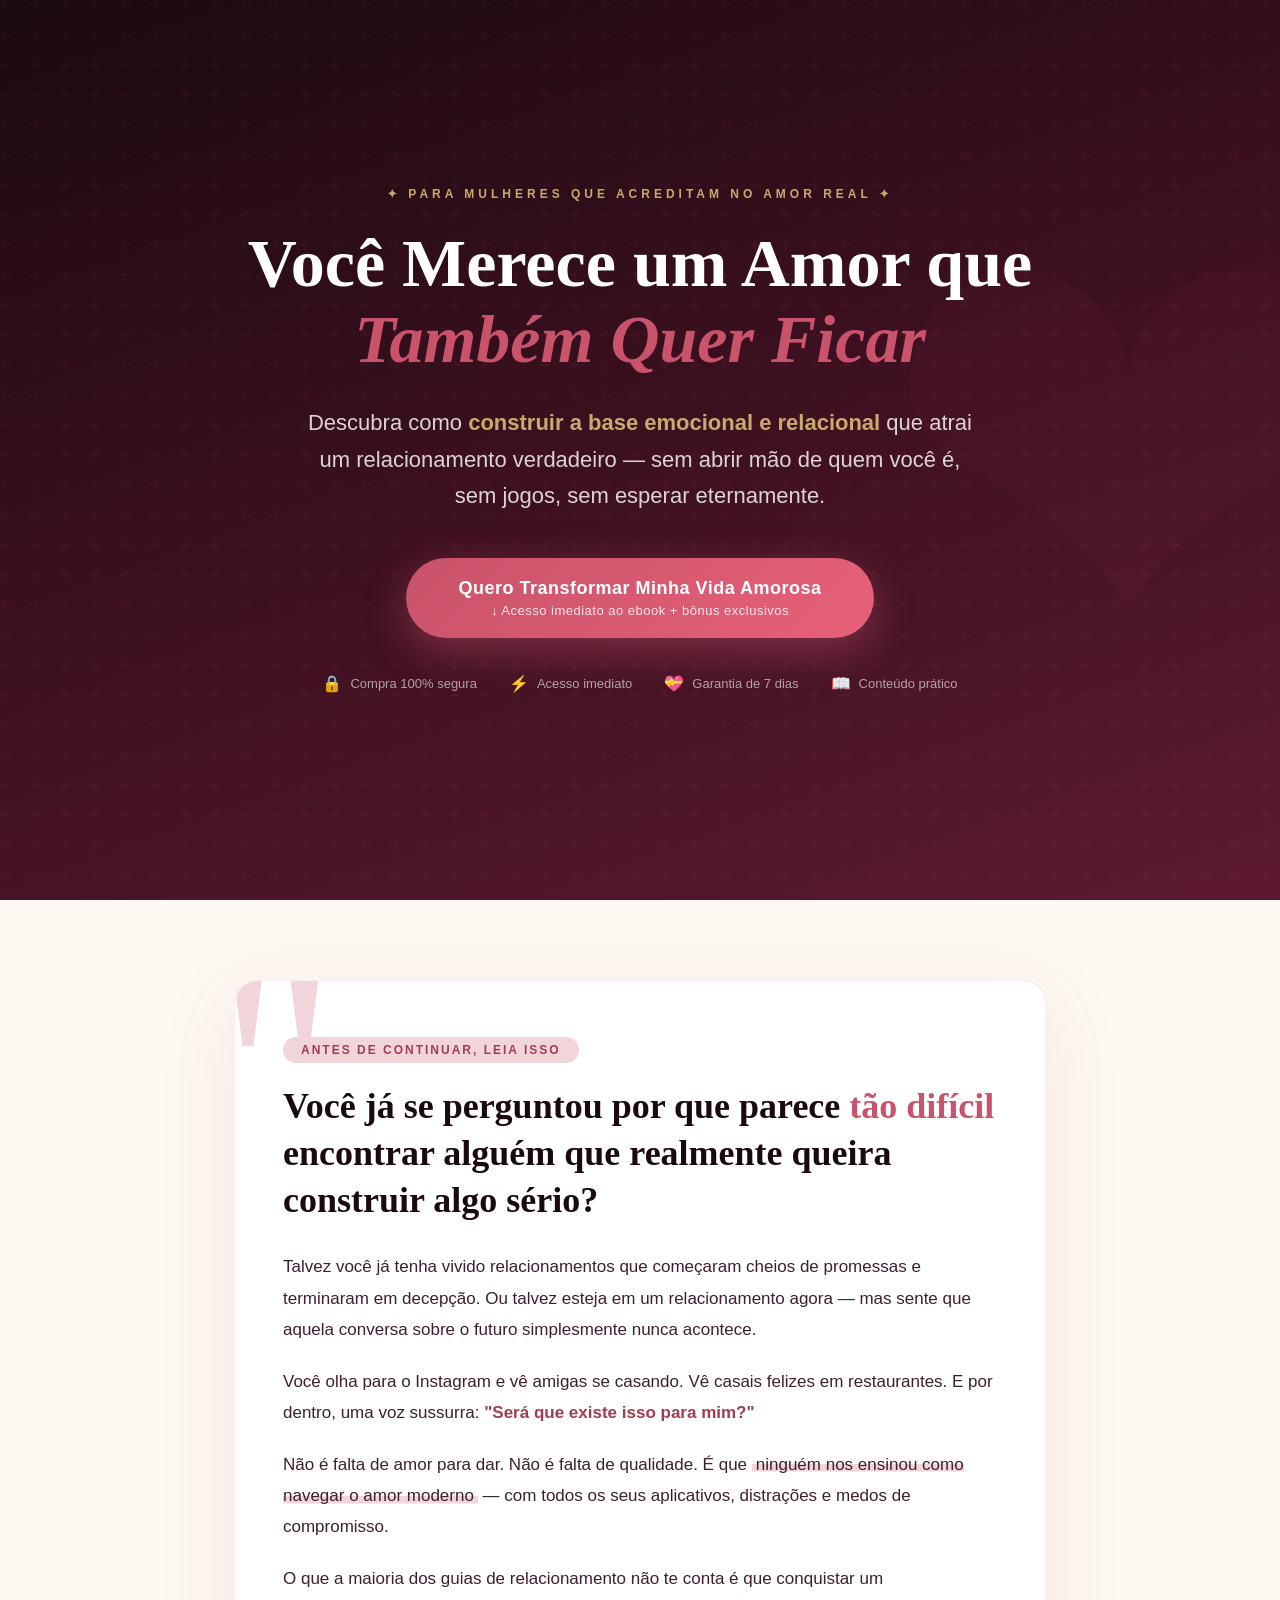
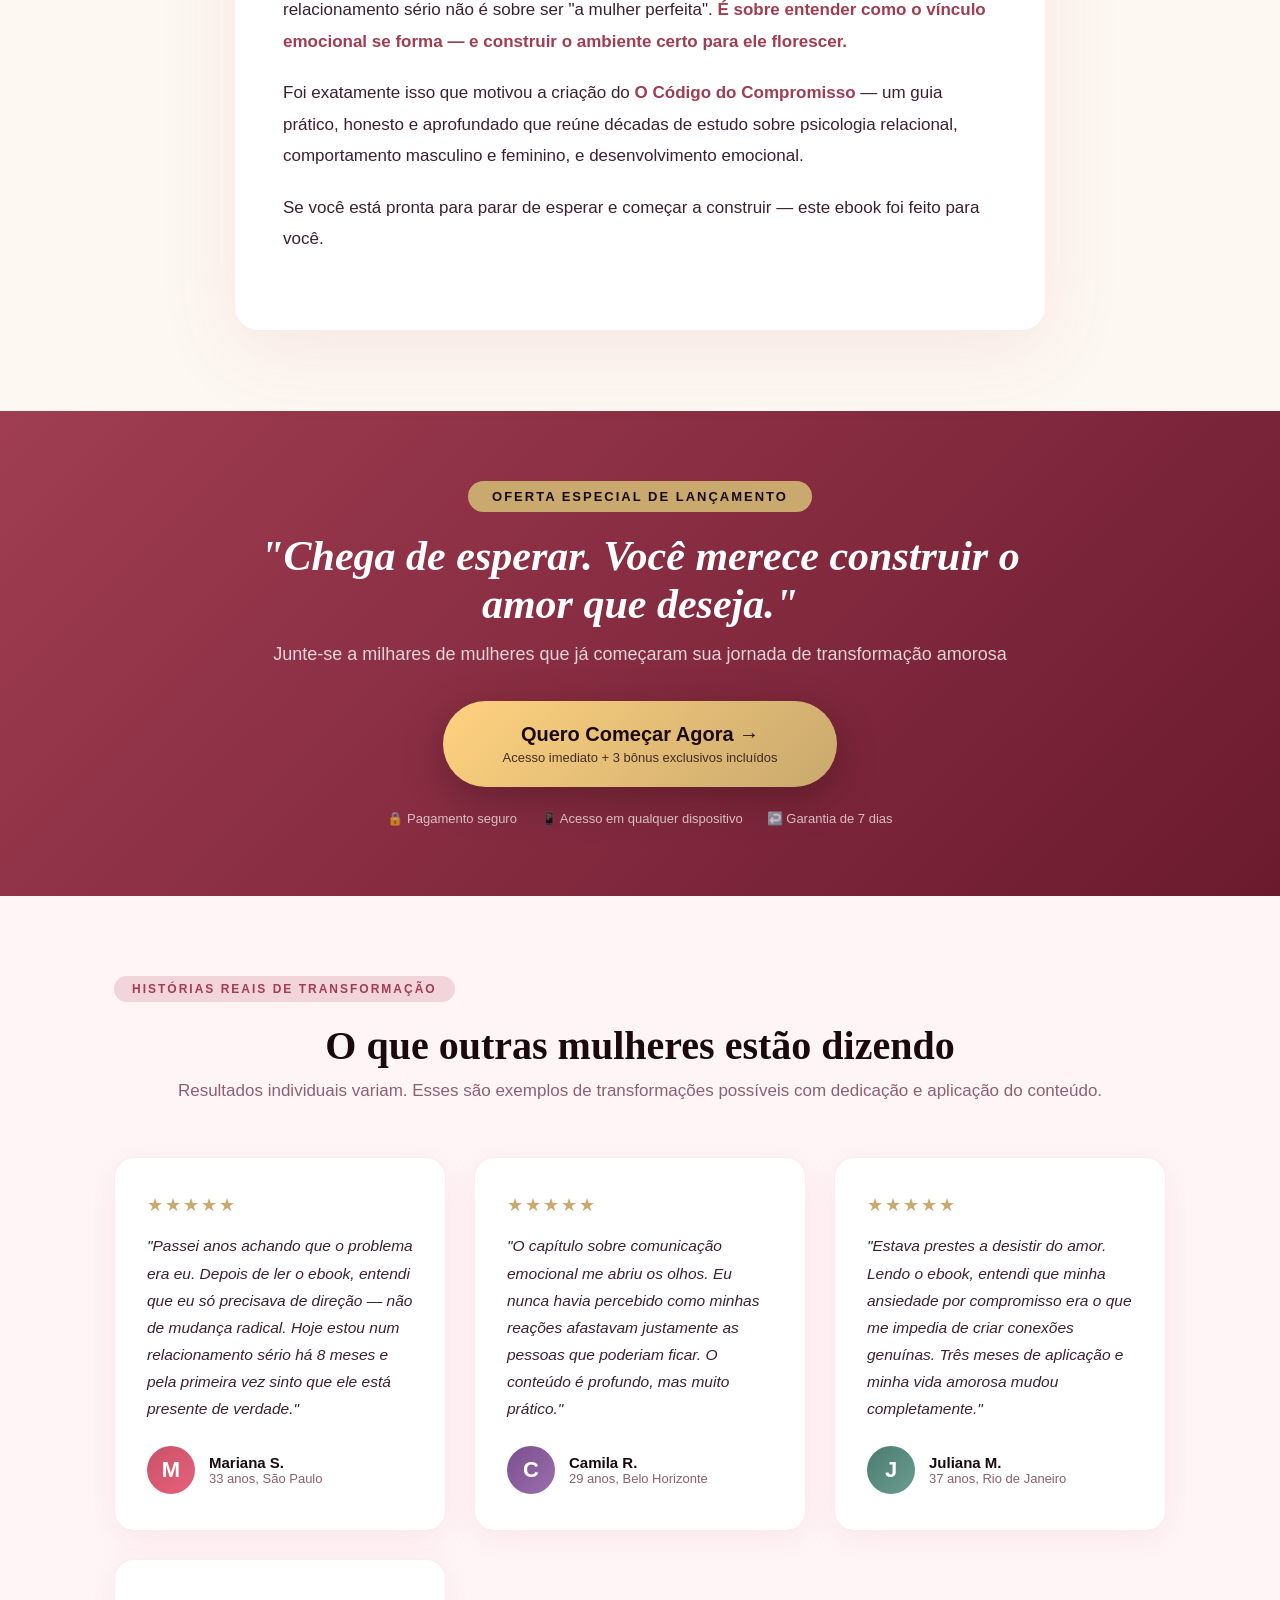
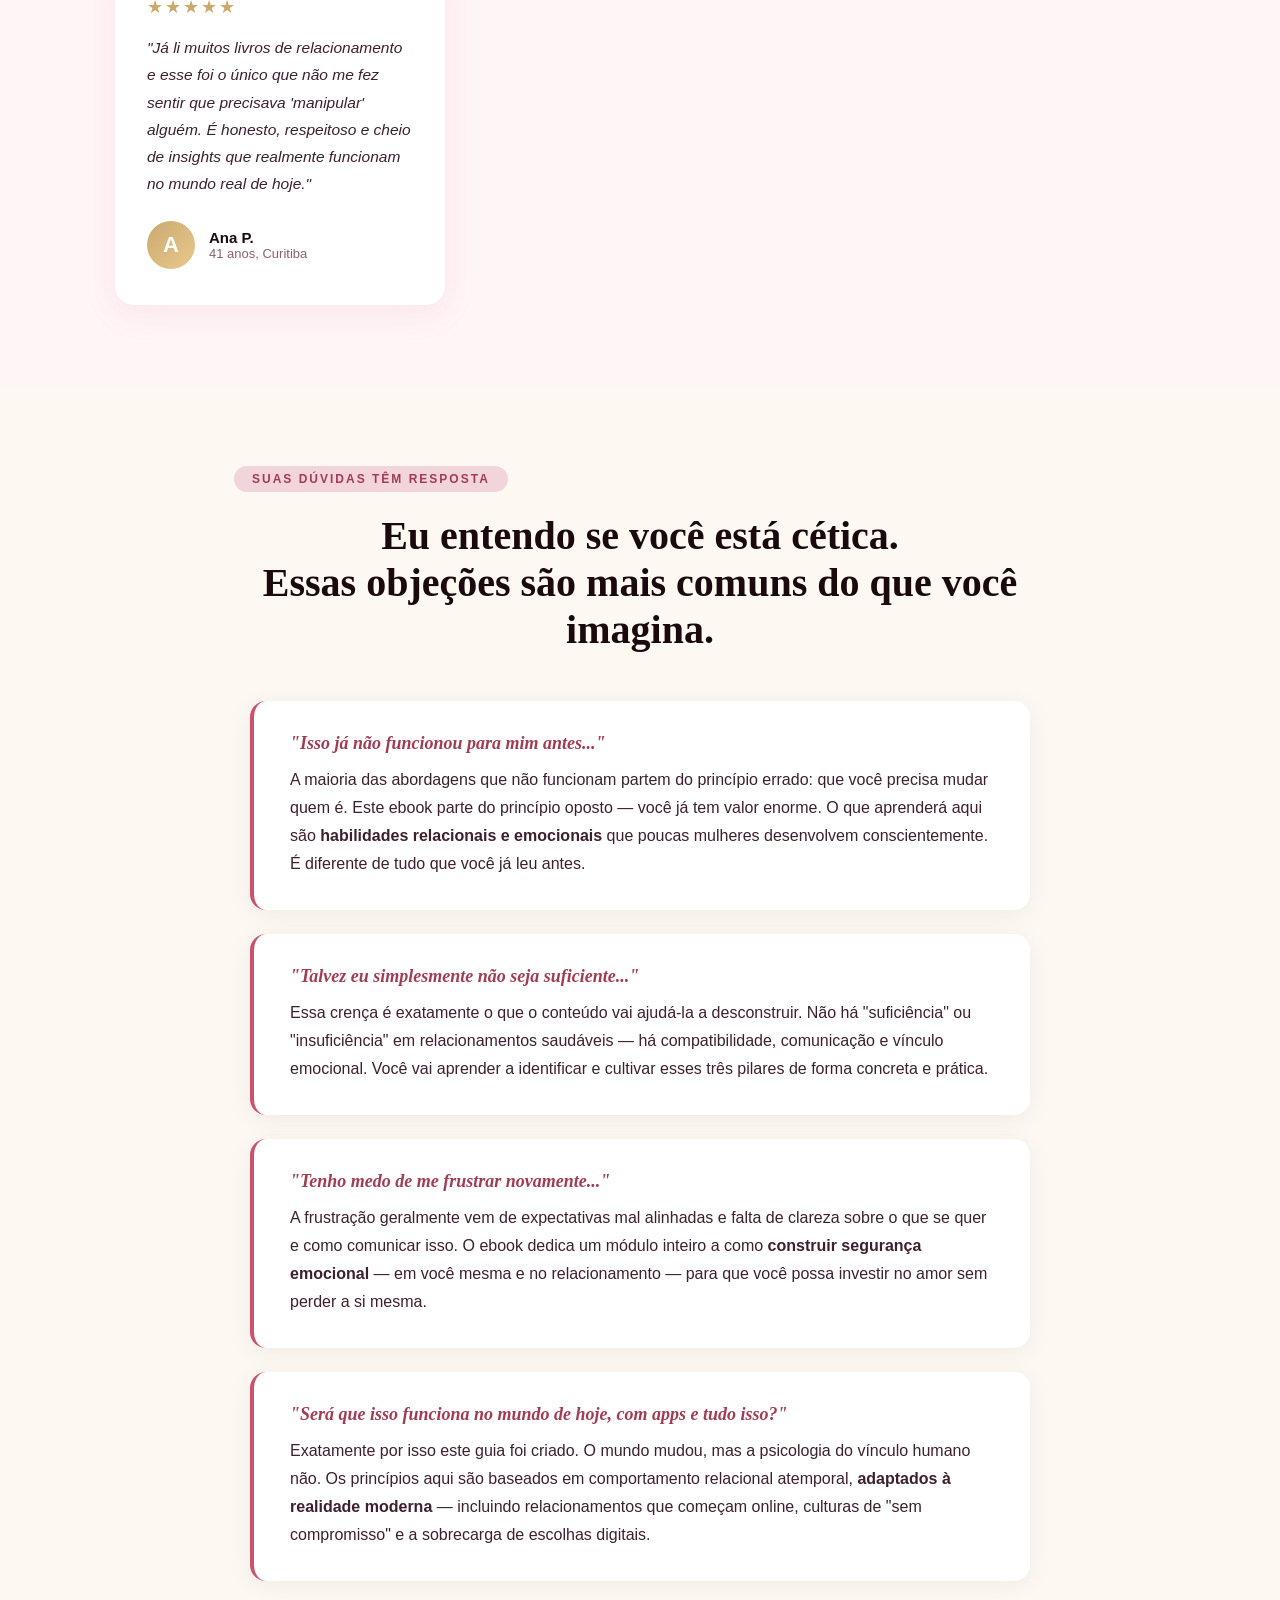
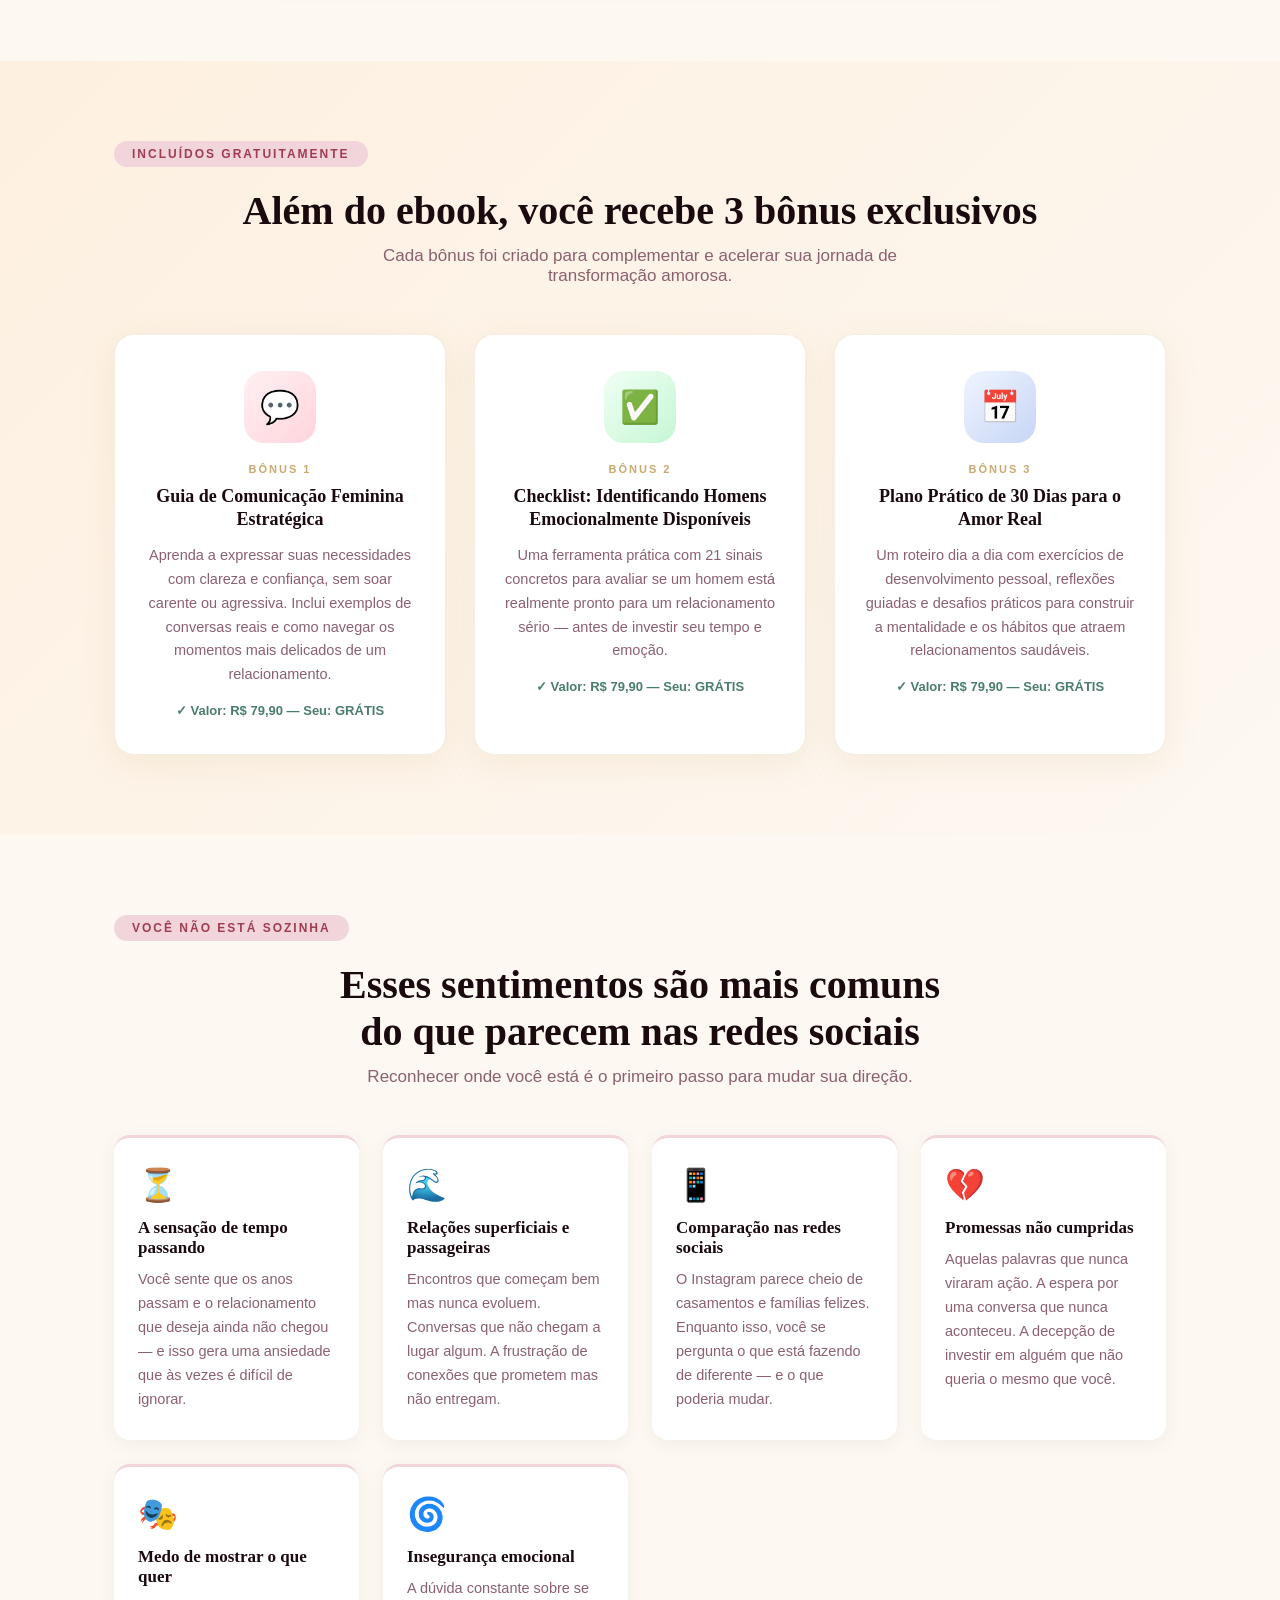
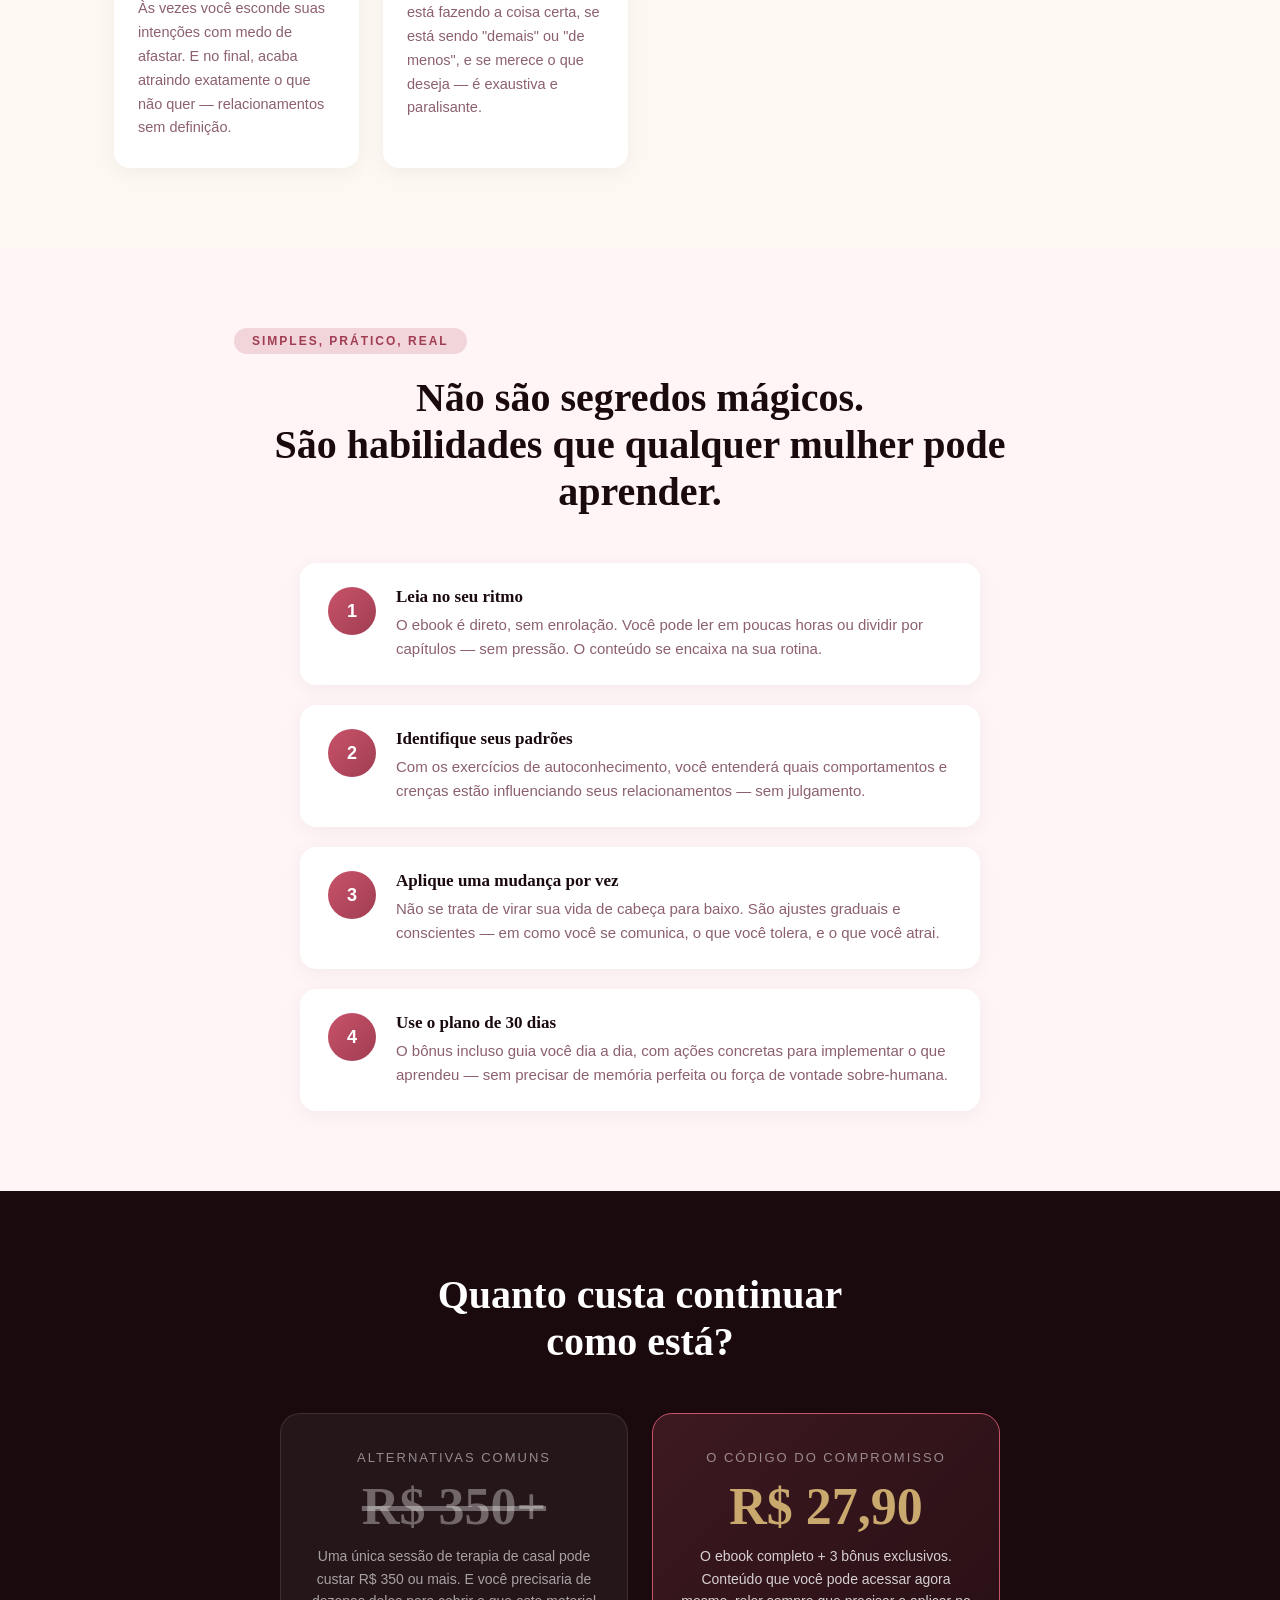
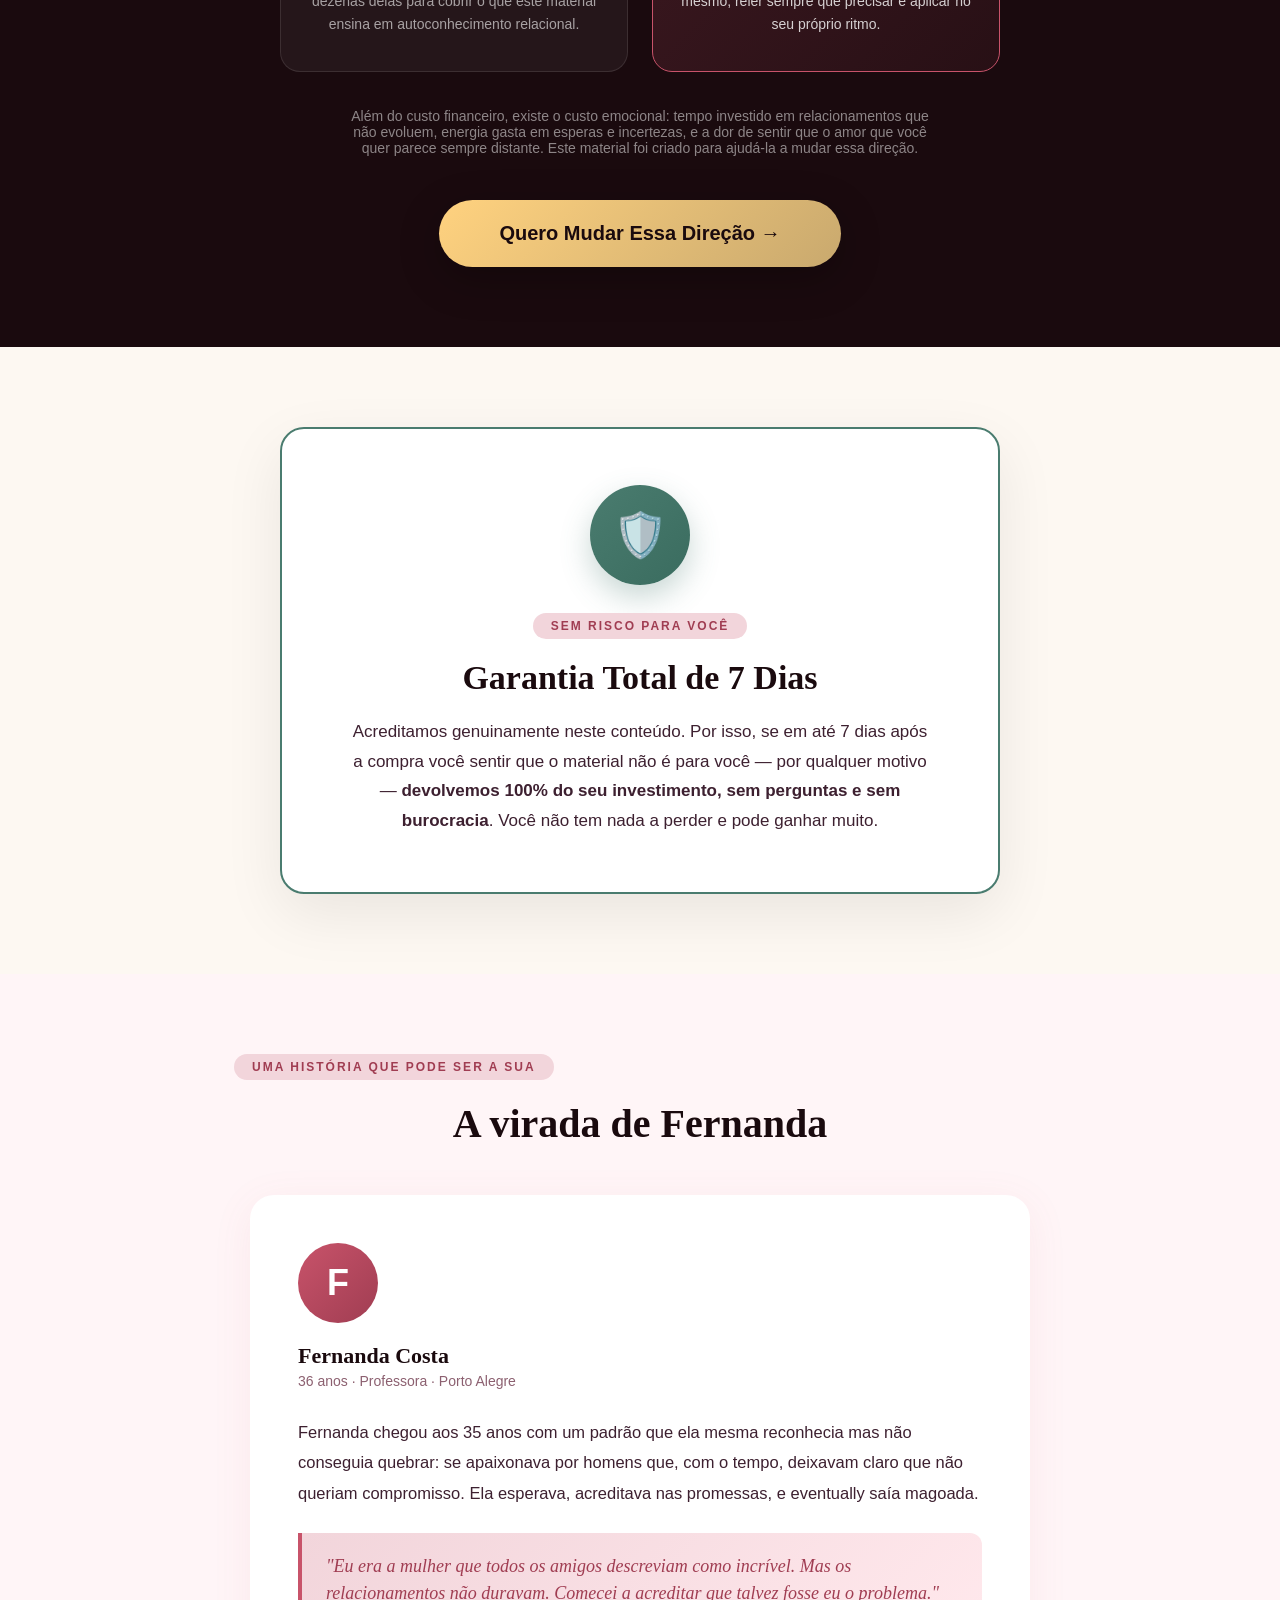
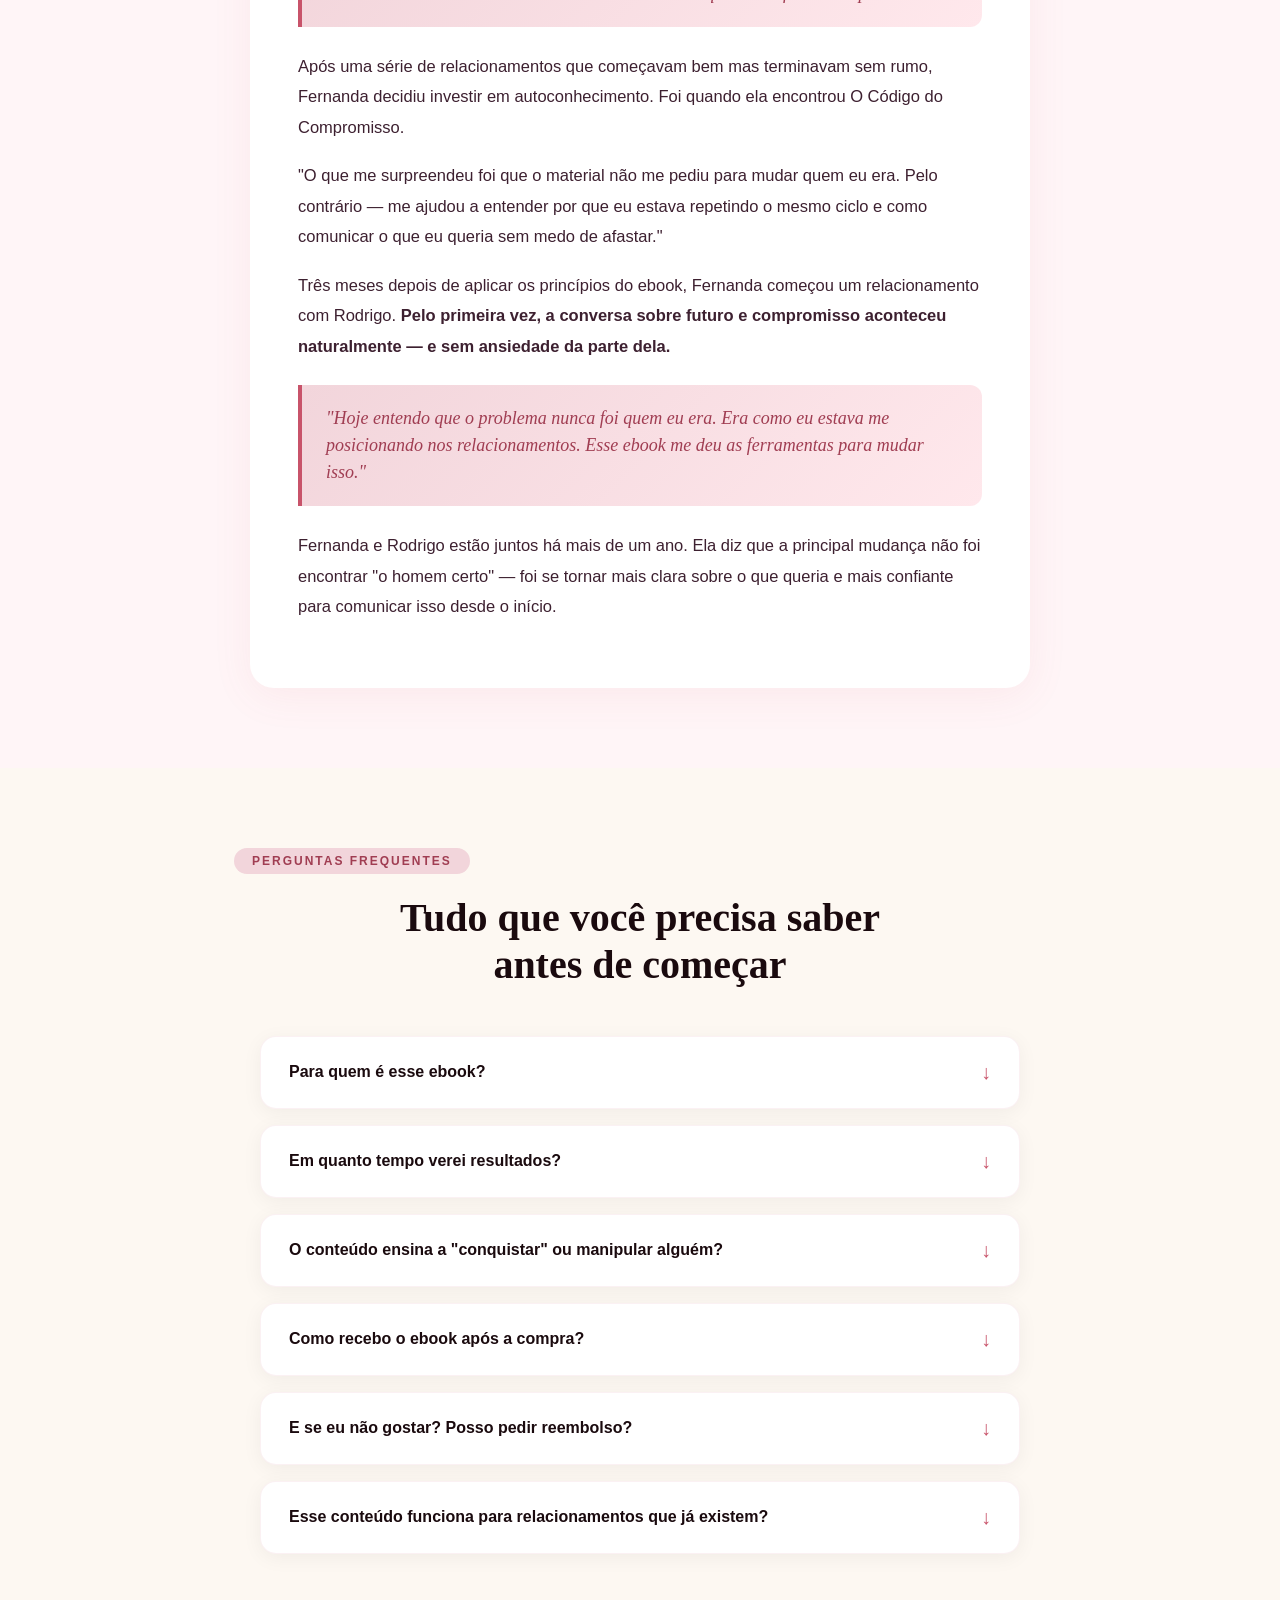
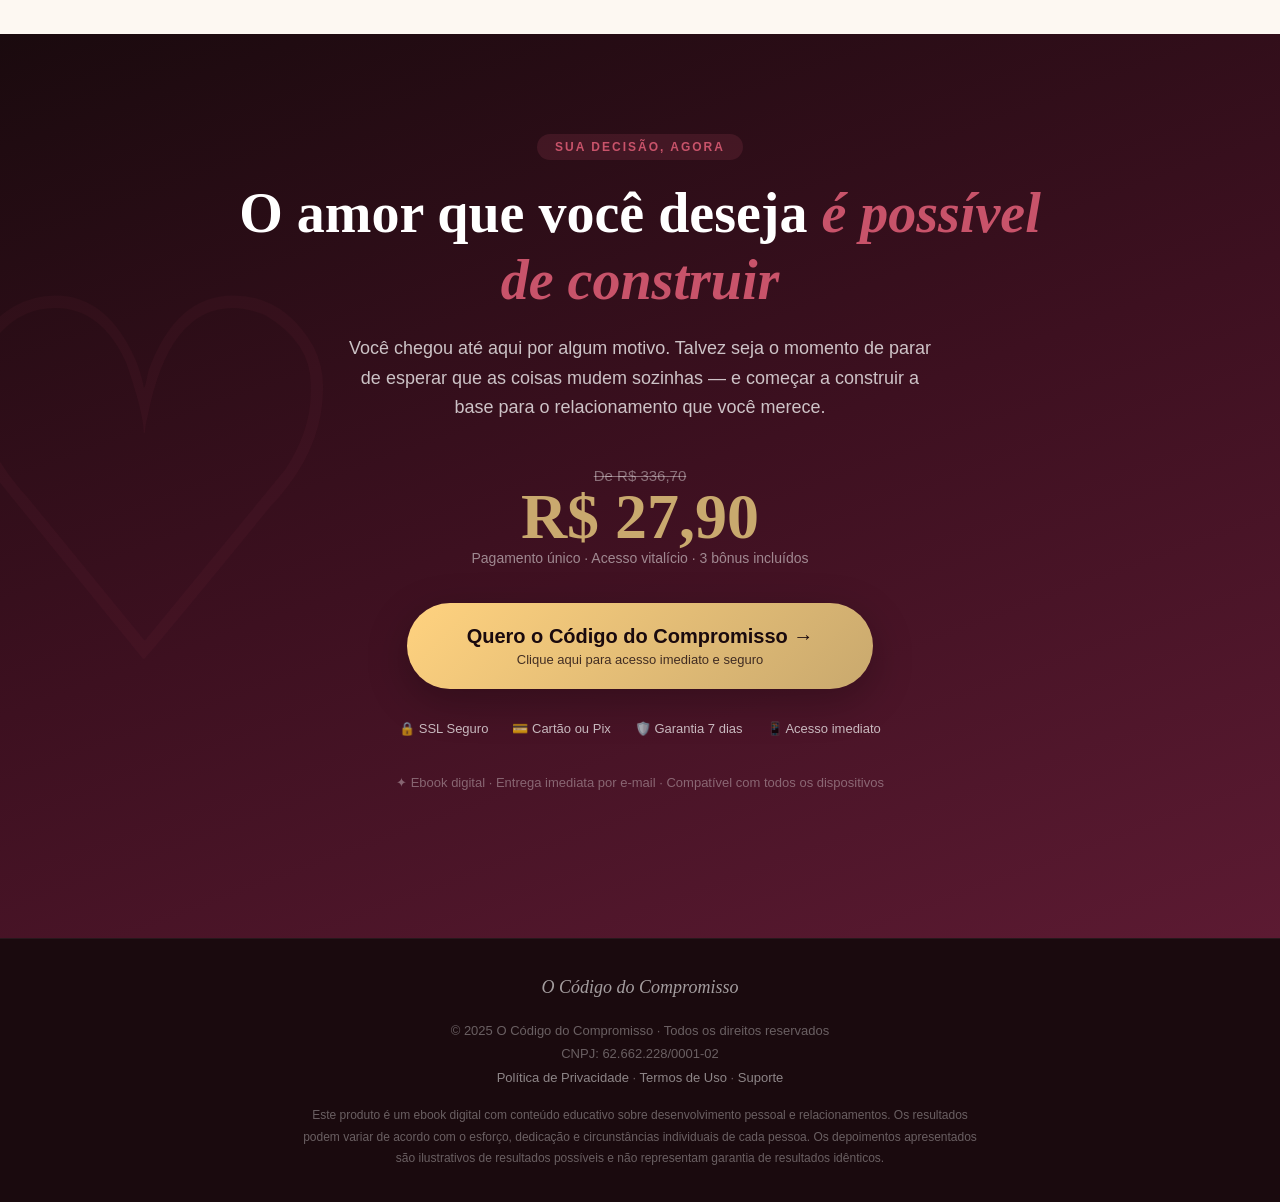
==== index.html @ a9b9dfe6 "Update price from R$ 27,00 to R$ 27,90" ====
<!DOCTYPE html>
<html lang="pt-BR">
<head>

<meta charset="UTF-8">
<meta name="viewport" content="width=device-width, initial-scale=1.0">
<title>O Código do Compromisso | Guia Prático para Construir um Amor Real</title>
<meta name="description" content="Descubra como construir relacionamentos verdadeiros e duradouros. Ebook + 3 bônus exclusivos para transformar sua vida amorosa de forma prática e segura.">

<!-- SEO Essencial -->
<link rel="canonical" href="https://metodocompromissoreal.com.br/">
<meta name="robots" content="index, follow">
<meta name="author" content="O Código do Compromisso">

<meta http-equiv="X-UA-Compatible" content="IE=edge">
<meta name="theme-color" content="#f97316">

<!-- Open Graph (Facebook / WhatsApp) -->
<meta property="og:title" content="O Código do Compromisso | Transforme sua Vida Amorosa">
<meta property="og:site_name" content="O Código do Compromisso">
<meta property="og:description" content="Aprenda a construir relacionamentos sérios e saudáveis com nosso guia prático e bônus exclusivos.">
<meta property="og:type" content="website">
<meta property="og:url" content="https://metodocompromissoreal.com.br/">
<meta property="og:image" content="https://metodocompromissoreal.com.br/imagem-compartilhamento.jpg">
<meta property="og:image:width" content="1200">
<meta property="og:image:height" content="630">
<meta property="og:locale" content="pt_BR">

<!-- Twitter Card -->
<meta name="twitter:card" content="summary_large_image">
<meta name="twitter:title" content="O Código do Compromisso">
<meta name="twitter:description" content="Construa relacionamentos reais com nosso guia prático e 3 bônus exclusivos.">
<meta name="twitter:image" content="https://metodocompromissoreal.com.br/imagem-compartilhamento.jpg">

<link rel="icon" href="/favicon.ico" type="image/x-icon">
<link rel="alternate" hreflang="pt-br" href="https://metodocompromissoreal.com.br/">

<script type="application/ld+json">
{
  "@context": "https://schema.org",
  "@type": "WebSite",
  "name": "O Código do Compromisso",
  "url": "https://metodocompromissoreal.com.br/",
  "logo": "https://metodocompromissoreal.com.br/imagem-compartilhamento.jpg",
  "description": "Guia prático para mulheres construírem relacionamentos reais e duradouros.",
  "publisher": {
    "@type": "Organization",
    "name": "O Código do Compromisso"
  },
  "inLanguage": "pt-BR"
}
</script>

<link rel="preconnect" href="https://fonts.googleapis.com">
<link rel="preconnect" href="https://fonts.gstatic.com" crossorigin>
<link rel="preload" as="image" href="/imagem-compartilhamento.jpg">
<link href="https://fonts.googleapis.com/css2?family=Crimson+Pro:wght@400;600;700&family=DM+Sans:wght@400;500;700&display=swap" rel="stylesheet">

<link rel="preload" href="/style.css" as="style">
<link rel="stylesheet" href="/style.css">

<!-- Meta Pixel Code -->
<script>
!function(f,b,e,v,n,t,s)
{if(f.fbq)return;n=f.fbq=function(){n.callMethod?
n.callMethod.apply(n,arguments):n.queue.push(arguments)};
if(!f._fbq)f._fbq=n;n.push=n;n.loaded=!0;n.version='2.0';
n.queue=[];t=b.createElement(e);t.async=!0;
t.src=v;s=b.getElementsByTagName(e)[0];
s.parentNode.insertBefore(t,s)}(window, document,'script',
'https://connect.facebook.net/en_US/fbevents.js');
fbq('init', '1723678015699316');
fbq('track', 'PageView');
</script>
<noscript><img height="1" width="1" style="display:none"
src="https://www.facebook.com/tr?id=1723678015699316&ev=PageView&noscript=1"
/></noscript>
<!-- End Meta Pixel Code -->
</head>
<body>

<!-- STICKY BAR -->
<div class="sticky-bar" id="stickyBar">
  <div class="logo">O Código do <span>Compromisso</span></div>
  <a href="#final-cta" class="btn-sm">Quero o Ebook →</a>
</div>

<!-- ═══════════════════════════════════════════
     1. HERO + MINI VSL
     ═══════════════════════════════════════════ -->
<section id="hero">
  <div class="container">
    <div class="hero-inner">
      <div class="hero-eyebrow">✦ Para mulheres que acreditam no amor real ✦</div>

      <h1>
        Você Merece um Amor que
        <em>Também Quer Ficar</em>
      </h1>

      <p class="hero-sub">
        Descubra como <strong>construir a base emocional e relacional</strong> que atrai um relacionamento verdadeiro — sem abrir mão de quem você é, sem jogos, sem esperar eternamente.
      </p>

      <a href="#final-cta" class="btn-primary">
        Quero Transformar Minha Vida Amorosa
        <span class="sub-text">↓ Acesso imediato ao ebook + bônus exclusivos</span>
      </a>

      <div class="hero-trust">
        <div class="trust-item"><span class="icon">🔒</span> Compra 100% segura</div>
        <div class="trust-item"><span class="icon">⚡</span> Acesso imediato</div>
        <div class="trust-item"><span class="icon">💝</span> Garantia de 7 dias</div>
        <div class="trust-item"><span class="icon">📖</span> Conteúdo prático</div>
      </div>
    </div>
  </div>
</section>

<!-- ─── MINI VSL ─── -->
<section id="vsl">
  <div class="container">
    <div class="vsl-box reveal">
      <div class="vsl-inner">
        <div class="tag">Antes de continuar, leia isso</div>
        <h2>Você já se perguntou por que parece <span>tão difícil</span> encontrar alguém que realmente queira construir algo sério?</h2>

        <div class="vsl-text">
          <p>Talvez você já tenha vivido relacionamentos que começaram cheios de promessas e terminaram em decepção. Ou talvez esteja em um relacionamento agora — mas sente que aquela conversa sobre o futuro simplesmente nunca acontece.</p>

          <p>Você olha para o Instagram e vê amigas se casando. Vê casais felizes em restaurantes. E por dentro, uma voz sussurra: <strong>"Será que existe isso para mim?"</strong></p>

          <p>Não é falta de amor para dar. Não é falta de qualidade. É que <span class="highlight">ninguém nos ensinou como navegar o amor moderno</span> — com todos os seus aplicativos, distrações e medos de compromisso.</p>

          <p>O que a maioria dos guias de relacionamento não te conta é que conquistar um relacionamento sério não é sobre ser "a mulher perfeita". <strong>É sobre entender como o vínculo emocional se forma — e construir o ambiente certo para ele florescer.</strong></p>

          <p>Foi exatamente isso que motivou a criação do <strong>O Código do Compromisso</strong> — um guia prático, honesto e aprofundado que reúne décadas de estudo sobre psicologia relacional, comportamento masculino e feminino, e desenvolvimento emocional.</p>

          <p>Se você está pronta para parar de esperar e começar a construir — este ebook foi feito para você.</p>
        </div>
      </div>
    </div>
  </div>
</section>

<!-- ═══════════════════════════════════════════
     2. CTA IMEDIATO
     ═══════════════════════════════════════════ -->
<section id="cta-1">
  <div class="container">
    <div class="price-tag">Oferta especial de lançamento</div>
    <h2>"Chega de esperar. Você merece construir o amor que deseja."</h2>
    <p>Junte-se a milhares de mulheres que já começaram sua jornada de transformação amorosa</p>

    <a href="#final-cta" class="btn-hero">
      Quero Começar Agora →
      <span class="sub-text">Acesso imediato + 3 bônus exclusivos incluídos</span>
    </a>

    <div class="security-badges">
      <div class="badge">🔒 Pagamento seguro</div>
      <div class="badge">📱 Acesso em qualquer dispositivo</div>
      <div class="badge">↩️ Garantia de 7 dias</div>
    </div>
  </div>
</section>

<!-- ═══════════════════════════════════════════
     3. PROVA SOCIAL
     ═══════════════════════════════════════════ -->
<section id="testimonials">
  <div class="container-wide">
    <div class="tag reveal">Histórias reais de transformação</div>
    <h2 class="reveal">O que outras mulheres estão dizendo</h2>
    <p class="subtitle reveal">Resultados individuais variam. Esses são exemplos de transformações possíveis com dedicação e aplicação do conteúdo.</p>

    <div class="testimonials-grid">

      <div class="testimonial-card reveal">
        <div class="stars">★★★★★</div>
        <p class="testimonial-text">"Passei anos achando que o problema era eu. Depois de ler o ebook, entendi que eu só precisava de direção — não de mudança radical. Hoje estou num relacionamento sério há 8 meses e pela primeira vez sinto que ele está presente de verdade."</p>
        <div class="testimonial-author">
          <div class="author-avatar av1">M</div>
          <div>
            <div class="author-name">Mariana S.</div>
            <div class="author-detail">33 anos, São Paulo</div>
          </div>
        </div>
      </div>

      <div class="testimonial-card reveal">
        <div class="stars">★★★★★</div>
        <p class="testimonial-text">"O capítulo sobre comunicação emocional me abriu os olhos. Eu nunca havia percebido como minhas reações afastavam justamente as pessoas que poderiam ficar. O conteúdo é profundo, mas muito prático."</p>
        <div class="testimonial-author">
          <div class="author-avatar av2">C</div>
          <div>
            <div class="author-name">Camila R.</div>
            <div class="author-detail">29 anos, Belo Horizonte</div>
          </div>
        </div>
      </div>

      <div class="testimonial-card reveal">
        <div class="stars">★★★★★</div>
        <p class="testimonial-text">"Estava prestes a desistir do amor. Lendo o ebook, entendi que minha ansiedade por compromisso era o que me impedia de criar conexões genuínas. Três meses de aplicação e minha vida amorosa mudou completamente."</p>
        <div class="testimonial-author">
          <div class="author-avatar av3">J</div>
          <div>
            <div class="author-name">Juliana M.</div>
            <div class="author-detail">37 anos, Rio de Janeiro</div>
          </div>
        </div>
      </div>

      <div class="testimonial-card reveal">
        <div class="stars">★★★★★</div>
        <p class="testimonial-text">"Já li muitos livros de relacionamento e esse foi o único que não me fez sentir que precisava 'manipular' alguém. É honesto, respeitoso e cheio de insights que realmente funcionam no mundo real de hoje."</p>
        <div class="testimonial-author">
          <div class="author-avatar av4">A</div>
          <div>
            <div class="author-name">Ana P.</div>
            <div class="author-detail">41 anos, Curitiba</div>
          </div>
        </div>
      </div>

    </div>
  </div>
</section>

<!-- ═══════════════════════════════════════════
     4. QUEBRA DE OBJEÇÕES
     ═══════════════════════════════════════════ -->
<section id="objections">
  <div class="container">
    <div class="tag reveal">Suas dúvidas têm resposta</div>
    <h2 class="reveal">Eu entendo se você está cética.<br>Essas objeções são mais comuns do que você imagina.</h2>

    <div class="objections-list">

      <div class="objection-card reveal">
        <div class="objection-q">"Isso já não funcionou para mim antes..."</div>
        <div class="objection-a">A maioria das abordagens que não funcionam partem do princípio errado: que você precisa mudar quem é. Este ebook parte do princípio oposto — você já tem valor enorme. O que aprenderá aqui são <strong>habilidades relacionais e emocionais</strong> que poucas mulheres desenvolvem conscientemente. É diferente de tudo que você já leu antes.</div>
      </div>

      <div class="objection-card reveal">
        <div class="objection-q">"Talvez eu simplesmente não seja suficiente..."</div>
        <div class="objection-a">Essa crença é exatamente o que o conteúdo vai ajudá-la a desconstruir. Não há "suficiência" ou "insuficiência" em relacionamentos saudáveis — há compatibilidade, comunicação e vínculo emocional. Você vai aprender a identificar e cultivar esses três pilares de forma concreta e prática.</div>
      </div>

      <div class="objection-card reveal">
        <div class="objection-q">"Tenho medo de me frustrar novamente..."</div>
        <div class="objection-a">A frustração geralmente vem de expectativas mal alinhadas e falta de clareza sobre o que se quer e como comunicar isso. O ebook dedica um módulo inteiro a como <strong>construir segurança emocional</strong> — em você mesma e no relacionamento — para que você possa investir no amor sem perder a si mesma.</div>
      </div>

      <div class="objection-card reveal">
        <div class="objection-q">"Será que isso funciona no mundo de hoje, com apps e tudo isso?"</div>
        <div class="objection-a">Exatamente por isso este guia foi criado. O mundo mudou, mas a psicologia do vínculo humano não. Os princípios aqui são baseados em comportamento relacional atemporal, <strong>adaptados à realidade moderna</strong> — incluindo relacionamentos que começam online, culturas de "sem compromisso" e a sobrecarga de escolhas digitais.</div>
      </div>

    </div>
  </div>
</section>

<!-- ═══════════════════════════════════════════
     5. BÔNUS
     ═══════════════════════════════════════════ -->
<section id="bonus">
  <div class="container-wide">
    <div class="tag reveal">Incluídos gratuitamente</div>
    <h2 class="reveal">Além do ebook, você recebe 3 bônus exclusivos</h2>
    <p style="text-align:center;color:var(--muted);font-size:17px;max-width:600px;margin:0 auto;" class="reveal">Cada bônus foi criado para complementar e acelerar sua jornada de transformação amorosa.</p>

    <div class="bonus-grid">

      <div class="bonus-card reveal">
        <div class="bonus-icon bi1">💬</div>
        <div class="bonus-label">Bônus 1</div>
        <div class="bonus-title">Guia de Comunicação Feminina Estratégica</div>
        <div class="bonus-desc">Aprenda a expressar suas necessidades com clareza e confiança, sem soar carente ou agressiva. Inclui exemplos de conversas reais e como navegar os momentos mais delicados de um relacionamento.</div>
        <div class="bonus-value">✓ Valor: R$ 79,90 — Seu: GRÁTIS</div>
      </div>

      <div class="bonus-card reveal">
        <div class="bonus-icon bi2">✅</div>
        <div class="bonus-label">Bônus 2</div>
        <div class="bonus-title">Checklist: Identificando Homens Emocionalmente Disponíveis</div>
        <div class="bonus-desc">Uma ferramenta prática com 21 sinais concretos para avaliar se um homem está realmente pronto para um relacionamento sério — antes de investir seu tempo e emoção.</div>
        <div class="bonus-value">✓ Valor: R$ 79,90 — Seu: GRÁTIS</div>
      </div>

      <div class="bonus-card reveal">
        <div class="bonus-icon bi3">📅</div>
        <div class="bonus-label">Bônus 3</div>
        <div class="bonus-title">Plano Prático de 30 Dias para o Amor Real</div>
        <div class="bonus-desc">Um roteiro dia a dia com exercícios de desenvolvimento pessoal, reflexões guiadas e desafios práticos para construir a mentalidade e os hábitos que atraem relacionamentos saudáveis.</div>
        <div class="bonus-value">✓ Valor: R$ 79,90 — Seu: GRÁTIS</div>
      </div>

    </div>
<!--
    <div class="total-value-box reveal">
      <div class="label">Valor total do pacote completo</div>
      <div class="value">R$ 336,70</div>
      <div class="sub">Ebook + 3 bônus exclusivos — por uma fração desse valor</div>
    </div>
  </div>
    -->
</section>

<!-- ═══════════════════════════════════════════
     6. DORES FREQUENTES
     ═══════════════════════════════════════════ -->
<section id="pains" class="section">
  <div class="container-wide">
    <div class="tag reveal">Você não está sozinha</div>
    <h2 class="reveal">Esses sentimentos são mais comuns<br>do que parecem nas redes sociais</h2>
    <p style="text-align:center;color:var(--muted);font-size:17px;max-width:600px;margin:12px auto 0;" class="reveal">Reconhecer onde você está é o primeiro passo para mudar sua direção.</p>

    <div class="pains-grid">

      <div class="pain-card reveal">
        <div class="pain-icon">⏳</div>
        <div class="pain-title">A sensação de tempo passando</div>
        <div class="pain-text">Você sente que os anos passam e o relacionamento que deseja ainda não chegou — e isso gera uma ansiedade que às vezes é difícil de ignorar.</div>
      </div>

      <div class="pain-card reveal">
        <div class="pain-icon">🌊</div>
        <div class="pain-title">Relações superficiais e passageiras</div>
        <div class="pain-text">Encontros que começam bem mas nunca evoluem. Conversas que não chegam a lugar algum. A frustração de conexões que prometem mas não entregam.</div>
      </div>

      <div class="pain-card reveal">
        <div class="pain-icon">📱</div>
        <div class="pain-title">Comparação nas redes sociais</div>
        <div class="pain-text">O Instagram parece cheio de casamentos e famílias felizes. Enquanto isso, você se pergunta o que está fazendo de diferente — e o que poderia mudar.</div>
      </div>

      <div class="pain-card reveal">
        <div class="pain-icon">💔</div>
        <div class="pain-title">Promessas não cumpridas</div>
        <div class="pain-text">Aquelas palavras que nunca viraram ação. A espera por uma conversa que nunca aconteceu. A decepção de investir em alguém que não queria o mesmo que você.</div>
      </div>

      <div class="pain-card reveal">
        <div class="pain-icon">🎭</div>
        <div class="pain-title">Medo de mostrar o que quer</div>
        <div class="pain-text">Às vezes você esconde suas intenções com medo de afastar. E no final, acaba atraindo exatamente o que não quer — relacionamentos sem definição.</div>
      </div>

      <div class="pain-card reveal">
        <div class="pain-icon">🌀</div>
        <div class="pain-title">Insegurança emocional</div>
        <div class="pain-text">A dúvida constante sobre se está fazendo a coisa certa, se está sendo "demais" ou "de menos", e se merece o que deseja — é exaustiva e paralisante.</div>
      </div>

    </div>
  </div>
</section>

<!-- ═══════════════════════════════════════════
     7. FACILIDADE DE APLICAÇÃO
     ═══════════════════════════════════════════ -->
<section id="easy">
  <div class="container">
    <div class="tag reveal">Simples, prático, real</div>
    <h2 class="reveal">Não são segredos mágicos.<br>São habilidades que qualquer mulher pode aprender.</h2>

    <div class="steps">

      <div class="step reveal">
        <div class="step-num">1</div>
        <div class="step-content">
          <h3>Leia no seu ritmo</h3>
          <p>O ebook é direto, sem enrolação. Você pode ler em poucas horas ou dividir por capítulos — sem pressão. O conteúdo se encaixa na sua rotina.</p>
        </div>
      </div>

      <div class="step reveal">
        <div class="step-num">2</div>
        <div class="step-content">
          <h3>Identifique seus padrões</h3>
          <p>Com os exercícios de autoconhecimento, você entenderá quais comportamentos e crenças estão influenciando seus relacionamentos — sem julgamento.</p>
        </div>
      </div>

      <div class="step reveal">
        <div class="step-num">3</div>
        <div class="step-content">
          <h3>Aplique uma mudança por vez</h3>
          <p>Não se trata de virar sua vida de cabeça para baixo. São ajustes graduais e conscientes — em como você se comunica, o que você tolera, e o que você atrai.</p>
        </div>
      </div>

      <div class="step reveal">
        <div class="step-num">4</div>
        <div class="step-content">
          <h3>Use o plano de 30 dias</h3>
          <p>O bônus incluso guia você dia a dia, com ações concretas para implementar o que aprendeu — sem precisar de memória perfeita ou força de vontade sobre-humana.</p>
        </div>
      </div>

    </div>
  </div>
</section>

<!-- ═══════════════════════════════════════════
     8. ANCORAGEM SUPREMA
     ═══════════════════════════════════════════ -->
<section id="anchor" class="section-dark">
  <div class="container">
    <h2 class="reveal">Quanto custa continuar<br>como está?</h2>

    <div class="price-comparison reveal">
      <div class="price-col regular">
        <div class="label">Alternativas comuns</div>
        <div class="amount">R$ 350+</div>
        <div class="detail">Uma única sessão de terapia de casal pode custar R$ 350 ou mais. E você precisaria de dezenas delas para cobrir o que este material ensina em autoconhecimento relacional.</div>
      </div>
      <div class="price-col featured">
        <div class="label">O Código do Compromisso</div>
        <div class="amount">R$ 27,90</div>
        <div class="detail">O ebook completo + 3 bônus exclusivos. Conteúdo que você pode acessar agora mesmo, reler sempre que precisar e aplicar no seu próprio ritmo.</div>
      </div>
    </div>

    <p style="text-align:center;color:rgba(255,255,255,0.5);font-size:14px;margin-top:36px;max-width:600px;margin-left:auto;margin-right:auto;" class="reveal">Além do custo financeiro, existe o custo emocional: tempo investido em relacionamentos que não evoluem, energia gasta em esperas e incertezas, e a dor de sentir que o amor que você quer parece sempre distante. Este material foi criado para ajudá-la a mudar essa direção.</p>

    <div style="text-align:center;margin-top:44px;" class="reveal">
      <a href="#final-cta" class="btn-hero">Quero Mudar Essa Direção →</a>
    </div>
  </div>
</section>

<!-- ═══════════════════════════════════════════
     9. GARANTIA
     ═══════════════════════════════════════════ -->
<section id="guarantee" class="section">
  <div class="container">
    <div class="guarantee-box reveal">
      <div class="guarantee-badge">🛡️</div>
      <div class="tag">Sem risco para você</div>
      <h2>Garantia Total de 7 Dias</h2>
      <p>Acreditamos genuinamente neste conteúdo. Por isso, se em até 7 dias após a compra você sentir que o material não é para você — por qualquer motivo — <strong>devolvemos 100% do seu investimento, sem perguntas e sem burocracia</strong>. Você não tem nada a perder e pode ganhar muito.</p>
    </div>
  </div>
</section>

<!-- ═══════════════════════════════════════════
     10. HISTÓRIA DE SUCESSO
     ═══════════════════════════════════════════ -->
<section id="story">
  <div class="container">
    <div class="tag reveal">Uma história que pode ser a sua</div>
    <h2 class="reveal">A virada de Fernanda</h2>

    <div class="story-box reveal">
      <div class="story-avatar">F</div>
      <div class="story-name">Fernanda Costa</div>
      <div class="story-meta">36 anos · Professora · Porto Alegre</div>

      <div class="story-text">
        <p>Fernanda chegou aos 35 anos com um padrão que ela mesma reconhecia mas não conseguia quebrar: se apaixonava por homens que, com o tempo, deixavam claro que não queriam compromisso. Ela esperava, acreditava nas promessas, e eventually saía magoada.</p>

        <div class="story-highlight">"Eu era a mulher que todos os amigos descreviam como incrível. Mas os relacionamentos não duravam. Comecei a acreditar que talvez fosse eu o problema."</div>

        <p>Após uma série de relacionamentos que começavam bem mas terminavam sem rumo, Fernanda decidiu investir em autoconhecimento. Foi quando ela encontrou O Código do Compromisso.</p>

        <p>"O que me surpreendeu foi que o material não me pediu para mudar quem eu era. Pelo contrário — me ajudou a entender por que eu estava repetindo o mesmo ciclo e como comunicar o que eu queria sem medo de afastar."</p>

        <p>Três meses depois de aplicar os princípios do ebook, Fernanda começou um relacionamento com Rodrigo. <strong>Pelo primeira vez, a conversa sobre futuro e compromisso aconteceu naturalmente — e sem ansiedade da parte dela.</strong></p>

        <div class="story-highlight">"Hoje entendo que o problema nunca foi quem eu era. Era como eu estava me posicionando nos relacionamentos. Esse ebook me deu as ferramentas para mudar isso."</div>

        <p>Fernanda e Rodrigo estão juntos há mais de um ano. Ela diz que a principal mudança não foi encontrar "o homem certo" — foi se tornar mais clara sobre o que queria e mais confiante para comunicar isso desde o início.</p>
      </div>
    </div>
  </div>
</section>

<!-- ═══════════════════════════════════════════
     11. FAQ
     ═══════════════════════════════════════════ -->
<section id="faq" class="section">
  <div class="container">
    <div class="tag reveal">Perguntas frequentes</div>
    <h2 class="reveal">Tudo que você precisa saber<br>antes de começar</h2>

    <div class="faq-list">

      <div class="faq-item reveal">
        <div class="faq-q">Para quem é esse ebook? <span class="faq-arrow">↓</span></div>
        <div class="faq-a">Para mulheres que desejam construir um relacionamento sério e duradouro, que já viveram decepções amorosas e querem entender como mudar o padrão — de forma saudável, sem manipulação, focando em crescimento pessoal e emocional. Funciona tanto para quem está solteira quanto para quem está em um relacionamento sem perspectiva de compromisso.</div>
      </div>

      <div class="faq-item reveal">
        <div class="faq-q">Em quanto tempo verei resultados? <span class="faq-arrow">↓</span></div>
        <div class="faq-a">Resultados em relacionamentos dependem de muitos fatores individuais, e seria irresponsável prometer um prazo fixo. O que posemos dizer é que as primeiras mudanças internas — clareza, confiança, autoconhecimento — costumam aparecer logo nas primeiras semanas de aplicação. Transformações relacionais duradouras levam tempo e dedicação consistente.</div>
      </div>

      <div class="faq-item reveal">
        <div class="faq-q">O conteúdo ensina a "conquistar" ou manipular alguém? <span class="faq-arrow">↓</span></div>
        <div class="faq-a">Absolutamente não. Este material é baseado em desenvolvimento pessoal, autoconhecimento e comunicação saudável. Não há técnicas de manipulação, jogos ou estratégias de sedução duvidosas. O objetivo é ajudá-la a construir relacionamentos autênticos e saudáveis, baseados em atração mútua genuína.</div>
      </div>

      <div class="faq-item reveal">
        <div class="faq-q">Como recebo o ebook após a compra? <span class="faq-arrow">↓</span></div>
        <div class="faq-a">Imediatamente após a confirmação do pagamento, você receberá um e-mail com o link para download do ebook e de todos os bônus. O acesso é instantâneo e você pode ler em qualquer dispositivo — celular, tablet ou computador.</div>
      </div>

      <div class="faq-item reveal">
        <div class="faq-q">E se eu não gostar? Posso pedir reembolso? <span class="faq-arrow">↓</span></div>
        <div class="faq-a">Sim, sem nenhuma complicação. Você tem 7 dias a partir da compra para solicitar o reembolso completo, sem precisar dar explicações. Basta entrar em contato com nossa equipe de suporte e a devolução será processada integralmente.</div>
      </div>

      <div class="faq-item reveal">
        <div class="faq-q">Esse conteúdo funciona para relacionamentos que já existem? <span class="faq-arrow">↓</span></div>
        <div class="faq-a">Sim. Muitas leitoras aplicaram os princípios em relacionamentos que estavam estagnados — sem definição, sem evolução. O material aborda tanto como atrair e construir novos vínculos quanto como fortalecer e direcionar relacionamentos existentes.</div>
      </div>

    </div>
  </div>
</section>

<!-- ═══════════════════════════════════════════
     FINAL CTA
     ═══════════════════════════════════════════ -->
<section id="final-cta">
  <div class="container">
    <div class="final-inner">
      <div class="tag reveal" style="background:rgba(200,83,106,0.15);color:var(--rose);">Sua decisão, agora</div>
      <h2 class="reveal">
        O amor que você deseja
        <em>é possível de construir</em>
      </h2>
      <p class="reveal">Você chegou até aqui por algum motivo. Talvez seja o momento de parar de esperar que as coisas mudem sozinhas — e começar a construir a base para o relacionamento que você merece.</p>

      <div class="final-price reveal">
        <span class="from">De R$ 336,70</span>
        <span class="to">R$ 27,90</span>
        <span class="per">Pagamento único · Acesso vitalício · 3 bônus incluídos</span>
      </div>

      <a href="https://pay.kiwify.com.br/aOHl2EX" target="_blank" class="btn-hero reveal">
        Quero o Código do Compromisso →
        <span class="sub-text">Clique aqui para acesso imediato e seguro</span>
      </a>

      <div class="security-badges reveal" style="margin-top:32px;">
        <div class="badge">🔒 SSL Seguro</div>
        <div class="badge">💳 Cartão ou Pix</div>
        <div class="badge">🛡️ Garantia 7 dias</div>
        <div class="badge">📱 Acesso imediato</div>
      </div>

      <p style="color:rgba(255,255,255,0.35);font-size:13px;margin-top:36px;" class="reveal">
        ✦ Ebook digital · Entrega imediata por e-mail · Compatível com todos os dispositivos
      </p>
    </div>
  </div>
</section>

<!-- ─── FOOTER ─── -->
<footer>
  <div class="container">
    <p style="font-family:'Playfair Display',serif;font-style:italic;color:rgba(255,255,255,0.6);font-size:18px;margin-bottom:16px;">O Código do Compromisso</p>
    <p>© 2025 O Código do Compromisso · Todos os direitos reservados<br>
    CNPJ: 62.662.228/0001-02<br>
    <a href="https://metodocompromissoreal.com.br/politica">Política de Privacidade</a> · <a href="https://metodocompromissoreal.com.br/termodeuso">Termos de Uso</a> · <a href="#">Suporte</a></p>
    <p style="margin-top:16px;font-size:12px;max-width:680px;margin-left:auto;margin-right:auto;">
      Este produto é um ebook digital com conteúdo educativo sobre desenvolvimento pessoal e relacionamentos. Os resultados podem variar de acordo com o esforço, dedicação e circunstâncias individuais de cada pessoa. Os depoimentos apresentados são ilustrativos de resultados possíveis e não representam garantia de resultados idênticos.
    </p>
  </div>
</footer>

<script>
  // Sticky bar on scroll
  const stickyBar = document.getElementById('stickyBar');
  window.addEventListener('scroll', () => {
    if (window.scrollY > 600) stickyBar.classList.add('visible');
    else stickyBar.classList.remove('visible');
  });

  // Reveal on scroll
  const reveals = document.querySelectorAll('.reveal');
  const observer = new IntersectionObserver((entries) => {
    entries.forEach((entry, i) => {
      if (entry.isIntersecting) {
        setTimeout(() => entry.target.classList.add('visible'), i * 80);
        observer.unobserve(entry.target);
      }
    });
  }, { threshold: 0.12 });
  reveals.forEach(el => observer.observe(el));

  // FAQ toggle
  document.querySelectorAll('.faq-q').forEach(q => {
    q.addEventListener('click', () => {
      const item = q.parentElement;
      const a = item.querySelector('.faq-a');
      const arrow = q.querySelector('.faq-arrow');
      const isOpen = a.style.display === 'block';
      // Close all
      document.querySelectorAll('.faq-a').forEach(el => el.style.display = 'none');
      document.querySelectorAll('.faq-arrow').forEach(el => { el.textContent = '↓'; el.style.transform = ''; });
      // Toggle clicked
      if (!isOpen) {
        a.style.display = 'block';
        arrow.textContent = '↑';
      }
    });
  });

  // Init FAQ hidden
  document.querySelectorAll('.faq-a').forEach(el => el.style.display = 'none');
</script>

</body>
</html>
---- style.css ----
:root {
    --rose: #C8536A;
    --rose-dark: #A03D52;
    --rose-light: #F2D5DB;
    --gold: #C9A96E;
    --gold-light: #F0E6D3;
    --cream: #FDF8F2;
    --deep: #1A0A0E;
    --text: #3D2030;
    --muted: #8C6070;
    --white: #FFFFFF;
    --green: #4A7C6F;
    --shadow: rgba(200, 83, 106, 0.18);
  }

  * { margin: 0; padding: 0; box-sizing: border-box; }

  html { scroll-behavior: smooth; }

  body {
    font-family: 'Lato', sans-serif;
    background: var(--cream);
    color: var(--text);
    overflow-x: hidden;
  }

  /* ─── UTILITIES ─── */
  .container { max-width: 860px; margin: 0 auto; padding: 0 24px; }
  .container-wide { max-width: 1100px; margin: 0 auto; padding: 0 24px; }
  .tag {
    display: inline-block;
    background: var(--rose-light);
    color: var(--rose-dark);
    font-size: 12px;
    font-weight: 700;
    letter-spacing: 2px;
    text-transform: uppercase;
    padding: 6px 18px;
    border-radius: 50px;
    margin-bottom: 20px;
  }
  .divider {
    width: 60px; height: 3px;
    background: linear-gradient(90deg, var(--rose), var(--gold));
    margin: 24px auto;
    border-radius: 2px;
  }
  .section { padding: 80px 0; }
  .section-alt { background: #FFF5F7; }
  .section-dark { background: var(--deep); color: var(--white); }
  .section-gold { background: linear-gradient(135deg, #FDF0E0, #FDF8F2); }

  /* ─── HERO ─── */
  #hero {
    background: linear-gradient(160deg, #1A0A0E 0%, #3D1020 50%, #5C1A32 100%);
    min-height: 100vh;
    display: flex;
    align-items: center;
    position: relative;
    overflow: hidden;
    padding: 60px 0 80px;
  }
  #hero::before {
    content: '';
    position: absolute; inset: 0;
    background: url("data:image/svg+xml,%3Csvg width='60' height='60' viewBox='0 0 60 60' xmlns='http://www.w3.org/2000/svg'%3E%3Cg fill='none' fill-rule='evenodd'%3E%3Cg fill='%23C8536A' fill-opacity='0.06'%3E%3Cpath d='M36 34v-4h-2v4h-4v2h4v4h2v-4h4v-2h-4zm0-30V0h-2v4h-4v2h4v4h2V6h4V4h-4zM6 34v-4H4v4H0v2h4v4h2v-4h4v-2H6zM6 4V0H4v4H0v2h4v4h2V6h4V4H6z'/%3E%3C/g%3E%3C/g%3E%3C/svg%3E");
  }
  #hero::after {
    content: '❤';
    position: absolute;
    font-size: 600px;
    color: rgba(200,83,106,0.04);
    right: -100px; top: 50%;
    transform: translateY(-50%);
    line-height: 1;
    pointer-events: none;
  }

  .hero-inner { position: relative; z-index: 2; text-align: center; }

  .hero-eyebrow {
    font-size: 12px;
    font-weight: 700;
    letter-spacing: 4px;
    text-transform: uppercase;
    color: var(--gold);
    margin-bottom: 24px;
    opacity: 0;
    animation: fadeUp 0.8s 0.2s forwards;
  }

  #hero h1 {
    font-family: 'Playfair Display', serif;
    font-size: clamp(36px, 6vw, 68px);
    font-weight: 900;
    color: var(--white);
    line-height: 1.12;
    margin-bottom: 28px;
    opacity: 0;
    animation: fadeUp 0.8s 0.4s forwards;
  }
  #hero h1 em {
    color: var(--rose);
    font-style: italic;
    display: block;
  }

  .hero-sub {
    font-size: clamp(17px, 2.2vw, 22px);
    color: rgba(255,255,255,0.82);
    line-height: 1.65;
    max-width: 680px;
    margin: 0 auto 44px;
    font-weight: 300;
    opacity: 0;
    animation: fadeUp 0.8s 0.6s forwards;
  }
  .hero-sub strong { color: var(--gold); font-weight: 700; }

  .btn-primary {
    display: inline-block;
    background: linear-gradient(135deg, var(--rose) 0%, #E8607A 100%);
    color: #fff;
    font-family: 'Lato', sans-serif;
    font-size: 18px;
    font-weight: 700;
    letter-spacing: 0.5px;
    padding: 20px 52px;
    border-radius: 60px;
    text-decoration: none;
    box-shadow: 0 12px 40px rgba(200,83,106,0.45);
    transition: all 0.3s;
    border: none; cursor: pointer;
    opacity: 0;
    animation: fadeUp 0.8s 0.8s forwards;
  }
  .btn-primary:hover {
    transform: translateY(-3px) scale(1.03);
    box-shadow: 0 20px 50px rgba(200,83,106,0.55);
  }
  .btn-primary .sub-text {
    display: block;
    font-size: 13px;
    font-weight: 400;
    opacity: 0.85;
    margin-top: 4px;
  }

  .hero-trust {
    margin-top: 36px;
    display: flex;
    justify-content: center;
    gap: 32px;
    flex-wrap: wrap;
    opacity: 0;
    animation: fadeUp 0.8s 1s forwards;
  }
  .trust-item {
    color: rgba(255,255,255,0.6);
    font-size: 13px;
    display: flex;
    align-items: center;
    gap: 8px;
  }
  .trust-item .icon { color: var(--gold); font-size: 16px; }

  /* ─── MINI VSL ─── */
  #vsl { padding: 80px 0; }
  .vsl-box {
    background: #fff;
    border-radius: 24px;
    padding: 56px 48px;
    box-shadow: 0 20px 80px rgba(200,83,106,0.1);
    border: 1px solid rgba(200,83,106,0.1);
    position: relative;
    overflow: hidden;
  }
  .vsl-box::before {
    content: '"';
    position: absolute;
    font-family: 'Playfair Display', serif;
    font-size: 300px;
    color: var(--rose-light);
    top: -60px; left: -20px;
    line-height: 1;
    pointer-events: none;
    z-index: 0;
  }
  .vsl-inner { position: relative; z-index: 1; }
  .vsl-box h2 {
    font-family: 'Playfair Display', serif;
    font-size: clamp(24px, 3.5vw, 36px);
    font-weight: 700;
    color: var(--deep);
    margin-bottom: 28px;
    line-height: 1.3;
  }
  .vsl-box h2 span { color: var(--rose); }
  .vsl-text {
    font-size: 17px;
    line-height: 1.85;
    color: var(--text);
  }
  .vsl-text p { margin-bottom: 20px; }
  .vsl-text strong { color: var(--rose-dark); }
  .vsl-text .highlight {
    background: linear-gradient(120deg, var(--rose-light) 0%, var(--rose-light) 100%);
    background-repeat: no-repeat;
    background-size: 100% 40%;
    background-position: 0 85%;
    padding: 0 4px;
  }

  /* ─── CTA SECTION ─── */
  #cta-1 {
    background: linear-gradient(135deg, var(--rose-dark) 0%, #6B1A2E 100%);
    padding: 70px 0;
    text-align: center;
  }
  #cta-1 h2 {
    font-family: 'Playfair Display', serif;
    font-size: clamp(28px, 4vw, 42px);
    color: var(--white);
    margin-bottom: 16px;
    font-style: italic;
  }
  #cta-1 p { color: rgba(255,255,255,0.8); font-size: 18px; margin-bottom: 36px; }
  .price-tag {
    display: inline-block;
    background: var(--gold);
    color: var(--deep);
    font-size: 13px;
    font-weight: 700;
    letter-spacing: 2px;
    text-transform: uppercase;
    padding: 8px 24px;
    border-radius: 50px;
    margin-bottom: 20px;
  }
  .btn-hero {
    display: inline-block;
    background: linear-gradient(135deg, #FFD27F 0%, var(--gold) 100%);
    color: var(--deep);
    font-family: 'Lato', sans-serif;
    font-size: 20px;
    font-weight: 700;
    padding: 22px 60px;
    border-radius: 60px;
    text-decoration: none;
    box-shadow: 0 12px 40px rgba(0,0,0,0.25);
    transition: all 0.3s;
    border: none; cursor: pointer;
  }
  .btn-hero:hover { transform: translateY(-3px) scale(1.03); box-shadow: 0 20px 50px rgba(0,0,0,0.35); }
  .btn-hero .sub-text { display: block; font-size: 13px; font-weight: 400; margin-top: 4px; opacity: 0.8; }
  .security-badges {
    margin-top: 24px;
    display: flex;
    justify-content: center;
    gap: 24px;
    flex-wrap: wrap;
  }
  .badge {
    color: rgba(255,255,255,0.7);
    font-size: 13px;
    display: flex;
    align-items: center;
    gap: 6px;
  }

  /* ─── TESTIMONIALS ─── */
  #testimonials { padding: 80px 0; background: #FFF5F7; }
  #testimonials h2 {
    font-family: 'Playfair Display', serif;
    font-size: clamp(28px, 4vw, 40px);
    text-align: center;
    color: var(--deep);
    margin-bottom: 12px;
  }
  #testimonials .subtitle {
    text-align: center;
    color: var(--muted);
    font-size: 17px;
    margin-bottom: 56px;
  }
  .testimonials-grid {
    display: grid;
    grid-template-columns: repeat(auto-fit, minmax(260px, 1fr));
    gap: 28px;
  }
  .testimonial-card {
    background: #fff;
    border-radius: 20px;
    padding: 36px 32px;
    box-shadow: 0 8px 32px rgba(200,83,106,0.09);
    border: 1px solid rgba(200,83,106,0.1);
    position: relative;
  }
  .stars { color: var(--gold); font-size: 18px; margin-bottom: 16px; letter-spacing: 2px; }
  .testimonial-text {
    font-size: 15.5px;
    line-height: 1.75;
    color: var(--text);
    margin-bottom: 24px;
    font-style: italic;
  }
  .testimonial-author {
    display: flex;
    align-items: center;
    gap: 14px;
  }
  .author-avatar {
    width: 48px; height: 48px;
    border-radius: 50%;
    display: flex;
    align-items: center;
    justify-content: center;
    font-size: 22px;
    font-weight: 700;
    color: #fff;
    flex-shrink: 0;
  }
  .av1 { background: linear-gradient(135deg, #C8536A, #E8607A); }
  .av2 { background: linear-gradient(135deg, #7B4F8E, #9B6FAE); }
  .av3 { background: linear-gradient(135deg, #4A7C6F, #6A9C8F); }
  .av4 { background: linear-gradient(135deg, #C9A96E, #E9C98E); }
  .author-name { font-weight: 700; font-size: 15px; color: var(--deep); }
  .author-detail { font-size: 13px; color: var(--muted); }

  /* ─── OBJECTIONS ─── */
  #objections { padding: 80px 0; }
  #objections h2 {
    font-family: 'Playfair Display', serif;
    font-size: clamp(28px, 4vw, 40px);
    text-align: center;
    color: var(--deep);
    margin-bottom: 12px;
  }
  .objections-list { max-width: 780px; margin: 48px auto 0; display: flex; flex-direction: column; gap: 24px; }
  .objection-card {
    background: #fff;
    border-radius: 16px;
    padding: 32px 36px;
    box-shadow: 0 4px 24px rgba(0,0,0,0.06);
    border-left: 4px solid var(--rose);
  }
  .objection-q {
    font-family: 'Playfair Display', serif;
    font-size: 18px;
    font-weight: 700;
    color: var(--rose-dark);
    margin-bottom: 12px;
    font-style: italic;
  }
  .objection-a { font-size: 16px; line-height: 1.75; color: var(--text); }

  /* ─── BONUS ─── */
  #bonus { padding: 80px 0; background: linear-gradient(135deg, #FDF0E0, #FDF8F2); }
  #bonus h2 {
    font-family: 'Playfair Display', serif;
    font-size: clamp(28px, 4vw, 40px);
    text-align: center;
    color: var(--deep);
    margin-bottom: 12px;
  }
  .bonus-grid {
    display: grid;
    grid-template-columns: repeat(auto-fit, minmax(240px, 1fr));
    gap: 28px;
    margin-top: 48px;
  }
  .bonus-card {
    background: #fff;
    border-radius: 20px;
    padding: 36px 28px;
    text-align: center;
    box-shadow: 0 8px 32px rgba(201,169,110,0.15);
    border: 1px solid rgba(201,169,110,0.2);
    transition: transform 0.3s;
  }
  .bonus-card:hover { transform: translateY(-6px); }
  .bonus-icon {
    width: 72px; height: 72px;
    border-radius: 20px;
    margin: 0 auto 20px;
    display: flex;
    align-items: center;
    justify-content: center;
    font-size: 32px;
  }
  .bi1 { background: linear-gradient(135deg, #FFF0F3, #FFD5DC); }
  .bi2 { background: linear-gradient(135deg, #F0FFF4, #C6F6D5); }
  .bi3 { background: linear-gradient(135deg, #F0F4FF, #C6D6F6); }
  .bonus-label {
    font-size: 11px;
    font-weight: 700;
    letter-spacing: 2px;
    text-transform: uppercase;
    color: var(--gold);
    margin-bottom: 10px;
  }
  .bonus-title {
    font-family: 'Playfair Display', serif;
    font-size: 18px;
    font-weight: 700;
    color: var(--deep);
    margin-bottom: 12px;
    line-height: 1.3;
  }
  .bonus-desc { font-size: 14.5px; color: var(--muted); line-height: 1.65; }
  .bonus-value {
    margin-top: 16px;
    font-size: 13px;
    font-weight: 700;
    color: var(--green);
  }
  .total-value-box {
    max-width: 500px;
    margin: 48px auto 0;
    background: #fff;
    border-radius: 20px;
    padding: 32px;
    text-align: center;
    box-shadow: 0 8px 40px rgba(0,0,0,0.08);
    border: 2px solid var(--gold);
  }
  .total-value-box .label { font-size: 13px; font-weight: 700; letter-spacing: 2px; text-transform: uppercase; color: var(--muted); }
  .total-value-box .value { font-family: 'Playfair Display', serif; font-size: 48px; font-weight: 900; color: var(--rose); }
  .total-value-box .sub { font-size: 14px; color: var(--muted); margin-top: 4px; }

  /* ─── PAINS ─── */
  #pains { padding: 80px 0; }
  #pains h2 {
    font-family: 'Playfair Display', serif;
    font-size: clamp(28px, 4vw, 40px);
    text-align: center;
    color: var(--deep);
    margin-bottom: 12px;
  }
  .pains-grid {
    display: grid;
    grid-template-columns: repeat(auto-fit, minmax(220px, 1fr));
    gap: 24px;
    margin-top: 48px;
  }
  .pain-card {
    background: #fff;
    border-radius: 16px;
    padding: 28px 24px;
    border-top: 3px solid var(--rose-light);
    box-shadow: 0 4px 20px rgba(0,0,0,0.05);
    transition: all 0.3s;
  }
  .pain-card:hover { border-top-color: var(--rose); transform: translateY(-4px); }
  .pain-icon { font-size: 32px; margin-bottom: 14px; }
  .pain-title { font-family: 'Playfair Display', serif; font-size: 17px; font-weight: 700; color: var(--deep); margin-bottom: 10px; }
  .pain-text { font-size: 14.5px; color: var(--muted); line-height: 1.65; }

  /* ─── EASY ─── */
  #easy { padding: 80px 0; background: #FFF5F7; }
  #easy h2 {
    font-family: 'Playfair Display', serif;
    font-size: clamp(28px, 4vw, 40px);
    text-align: center;
    color: var(--deep);
    margin-bottom: 12px;
  }
  .steps { max-width: 680px; margin: 48px auto 0; display: flex; flex-direction: column; gap: 20px; }
  .step {
    display: flex;
    gap: 20px;
    align-items: flex-start;
    background: #fff;
    border-radius: 16px;
    padding: 24px 28px;
    box-shadow: 0 4px 20px rgba(0,0,0,0.05);
  }
  .step-num {
    width: 48px; height: 48px;
    background: linear-gradient(135deg, var(--rose), var(--rose-dark));
    border-radius: 50%;
    display: flex;
    align-items: center;
    justify-content: center;
    color: #fff;
    font-weight: 900;
    font-size: 18px;
    flex-shrink: 0;
  }
  .step-content h3 { font-family: 'Playfair Display', serif; font-size: 17px; font-weight: 700; color: var(--deep); margin-bottom: 6px; }
  .step-content p { font-size: 15px; color: var(--muted); line-height: 1.6; }

  /* ─── ANCHOR ─── */
  #anchor { padding: 80px 0; background: var(--deep); }
  #anchor h2 {
    font-family: 'Playfair Display', serif;
    font-size: clamp(28px, 4vw, 40px);
    text-align: center;
    color: var(--white);
    margin-bottom: 48px;
  }
  .price-comparison {
    max-width: 720px;
    margin: 0 auto;
    display: grid;
    grid-template-columns: 1fr 1fr;
    gap: 24px;
  }
  @media(max-width: 580px) { .price-comparison { grid-template-columns: 1fr; } }
  .price-col {
    background: rgba(255,255,255,0.05);
    border-radius: 20px;
    padding: 36px 28px;
    text-align: center;
    border: 1px solid rgba(255,255,255,0.1);
  }
  .price-col.featured {
    background: linear-gradient(135deg, rgba(200,83,106,0.2), rgba(200,83,106,0.08));
    border-color: var(--rose);
  }
  .price-col .label { font-size: 13px; letter-spacing: 2px; text-transform: uppercase; color: rgba(255,255,255,0.5); margin-bottom: 16px; }
  .price-col .amount { font-family: 'Playfair Display', serif; font-size: 52px; font-weight: 900; line-height: 1; margin-bottom: 8px; }
  .price-col.regular .amount { color: rgba(255,255,255,0.35); text-decoration: line-through; }
  .price-col.featured .amount { color: var(--gold); }
  .price-col .detail { font-size: 14px; color: rgba(255,255,255,0.6); line-height: 1.6; margin-top: 12px; }
  .price-col.featured .detail { color: rgba(255,255,255,0.8); }

  /* ─── GUARANTEE ─── */
  #guarantee { padding: 80px 0; }
  .guarantee-box {
    max-width: 720px;
    margin: 0 auto;
    background: #fff;
    border-radius: 24px;
    padding: 56px 48px;
    text-align: center;
    box-shadow: 0 20px 60px rgba(0,0,0,0.08);
    border: 2px solid var(--green);
    position: relative;
  }
  .guarantee-badge {
    width: 100px; height: 100px;
    background: linear-gradient(135deg, var(--green), #3A6C5F);
    border-radius: 50%;
    display: flex;
    align-items: center;
    justify-content: center;
    font-size: 44px;
    margin: 0 auto 28px;
    box-shadow: 0 12px 30px rgba(74,124,111,0.3);
  }
  #guarantee h2 {
    font-family: 'Playfair Display', serif;
    font-size: clamp(24px, 3.5vw, 34px);
    color: var(--deep);
    margin-bottom: 20px;
  }
  #guarantee p { font-size: 17px; line-height: 1.75; color: var(--text); max-width: 580px; margin: 0 auto; }

  /* ─── STORY ─── */
  #story { padding: 80px 0; background: #FFF5F7; }
  #story h2 {
    font-family: 'Playfair Display', serif;
    font-size: clamp(28px, 4vw, 40px);
    text-align: center;
    color: var(--deep);
    margin-bottom: 48px;
  }
  .story-box {
    max-width: 780px;
    margin: 0 auto;
    background: #fff;
    border-radius: 24px;
    padding: 48px 48px;
    box-shadow: 0 8px 40px rgba(200,83,106,0.08);
    position: relative;
  }
  .story-avatar {
    width: 80px; height: 80px;
    background: linear-gradient(135deg, var(--rose), var(--rose-dark));
    border-radius: 50%;
    display: flex;
    align-items: center;
    justify-content: center;
    font-size: 36px;
    font-weight: 700;
    color: #fff;
    margin-bottom: 20px;
  }
  .story-name { font-family: 'Playfair Display', serif; font-size: 22px; font-weight: 700; color: var(--deep); margin-bottom: 4px; }
  .story-meta { font-size: 14px; color: var(--muted); margin-bottom: 28px; }
  .story-text { font-size: 16.5px; line-height: 1.85; color: var(--text); }
  .story-text p { margin-bottom: 18px; }
  .story-highlight {
    background: linear-gradient(135deg, var(--rose-light), #FFE8EC);
    border-left: 4px solid var(--rose);
    padding: 20px 24px;
    border-radius: 0 12px 12px 0;
    margin: 24px 0;
    font-style: italic;
    font-family: 'Playfair Display', serif;
    font-size: 18px;
    color: var(--rose-dark);
    line-height: 1.5;
  }

  /* ─── FAQ ─── */
  #faq { padding: 80px 0; }
  #faq h2 {
    font-family: 'Playfair Display', serif;
    font-size: clamp(28px, 4vw, 40px);
    text-align: center;
    color: var(--deep);
    margin-bottom: 48px;
  }
  .faq-list { max-width: 760px; margin: 0 auto; display: flex; flex-direction: column; gap: 16px; }
  .faq-item {
    background: #fff;
    border-radius: 16px;
    overflow: hidden;
    box-shadow: 0 4px 20px rgba(0,0,0,0.05);
    border: 1px solid rgba(200,83,106,0.08);
  }
  .faq-q {
    padding: 24px 28px;
    font-weight: 700;
    font-size: 16px;
    color: var(--deep);
    cursor: pointer;
    display: flex;
    justify-content: space-between;
    align-items: center;
    gap: 16px;
  }
  .faq-q:hover { color: var(--rose); }
  .faq-arrow { color: var(--rose); font-size: 20px; flex-shrink: 0; transition: transform 0.3s; }
  .faq-a {
    padding: 0 28px 24px;
    font-size: 15.5px;
    line-height: 1.75;
    color: var(--muted);
  }

  /* ─── FINAL CTA ─── */
  #final-cta {
    background: linear-gradient(160deg, #1A0A0E 0%, #3D1020 50%, #5C1A32 100%);
    padding: 100px 0;
    text-align: center;
    position: relative;
    overflow: hidden;
  }
  #final-cta::after {
    content: '♡';
    position: absolute;
    font-size: 500px;
    color: rgba(200,83,106,0.05);
    left: -80px; top: 50%;
    transform: translateY(-50%);
    pointer-events: none;
  }
  .final-inner { position: relative; z-index: 2; }
  #final-cta h2 {
    font-family: 'Playfair Display', serif;
    font-size: clamp(32px, 5vw, 56px);
    color: var(--white);
    margin-bottom: 20px;
    line-height: 1.2;
  }
  #final-cta h2 em { color: var(--rose); font-style: italic; }
  #final-cta p { color: rgba(255,255,255,0.75); font-size: 18px; max-width: 600px; margin: 0 auto 44px; line-height: 1.65; }
  .final-price {
    margin-bottom: 36px;
  }
  .final-price .from { font-size: 15px; color: rgba(255,255,255,0.4); text-decoration: line-through; }
  .final-price .to {
    font-family: 'Playfair Display', serif;
    font-size: 64px;
    font-weight: 900;
    color: var(--gold);
    line-height: 1;
    display: block;
  }
  .final-price .per { font-size: 14px; color: rgba(255,255,255,0.5); margin-top: 4px; }

  /* ─── FOOTER ─── */
  footer {
    background: var(--deep);
    padding: 32px 0;
    text-align: center;
    border-top: 1px solid rgba(255,255,255,0.06);
  }
  footer p { color: rgba(255,255,255,0.35); font-size: 13px; line-height: 1.8; }
  footer a { color: rgba(255,255,255,0.5); text-decoration: none; }
  footer a:hover { color: var(--rose); }

  /* ─── STICKY BAR ─── */
  .sticky-bar {
    position: fixed;
    top: 0; left: 0; right: 0;
    background: rgba(26,10,14,0.97);
    backdrop-filter: blur(12px);
    padding: 12px 24px;
    display: flex;
    justify-content: space-between;
    align-items: center;
    z-index: 1000;
    border-bottom: 1px solid rgba(200,83,106,0.2);
    transform: translateY(-100%);
    transition: transform 0.4s;
  }
  .sticky-bar.visible { transform: translateY(0); }
  .sticky-bar .logo {
    font-family: 'Playfair Display', serif;
    font-style: italic;
    color: var(--white);
    font-size: 18px;
    font-weight: 700;
  }
  .sticky-bar .logo span { color: var(--rose); }
  .btn-sm {
    background: var(--rose);
    color: #fff;
    font-size: 14px;
    font-weight: 700;
    padding: 10px 28px;
    border-radius: 50px;
    text-decoration: none;
    transition: all 0.3s;
    border: none; cursor: pointer;
  }
  .btn-sm:hover { background: var(--rose-dark); }

  /* ─── ANIMATIONS ─── */
  @keyframes fadeUp {
    from { opacity: 0; transform: translateY(28px); }
    to   { opacity: 1; transform: translateY(0); }
  }
  .reveal {
    opacity: 0;
    transform: translateY(32px);
    transition: opacity 0.7s, transform 0.7s;
  }
  .reveal.visible { opacity: 1; transform: translateY(0); }

  /* ─── RESPONSIVE ─── */
  @media(max-width: 768px) {
    .vsl-box { padding: 36px 24px; }
    .story-box { padding: 36px 24px; }
    .guarantee-box { padding: 40px 24px; }
    .hero-trust { gap: 16px; }
    .objection-card { padding: 28px 24px; }
  }
---- style.css ----
:root {
    --rose: #C8536A;
    --rose-dark: #A03D52;
    --rose-light: #F2D5DB;
    --gold: #C9A96E;
    --gold-light: #F0E6D3;
    --cream: #FDF8F2;
    --deep: #1A0A0E;
    --text: #3D2030;
    --muted: #8C6070;
    --white: #FFFFFF;
    --green: #4A7C6F;
    --shadow: rgba(200, 83, 106, 0.18);
  }

  * { margin: 0; padding: 0; box-sizing: border-box; }

  html { scroll-behavior: smooth; }

  body {
    font-family: 'Lato', sans-serif;
    background: var(--cream);
    color: var(--text);
    overflow-x: hidden;
  }

  /* ─── UTILITIES ─── */
  .container { max-width: 860px; margin: 0 auto; padding: 0 24px; }
  .container-wide { max-width: 1100px; margin: 0 auto; padding: 0 24px; }
  .tag {
    display: inline-block;
    background: var(--rose-light);
    color: var(--rose-dark);
    font-size: 12px;
    font-weight: 700;
    letter-spacing: 2px;
    text-transform: uppercase;
    padding: 6px 18px;
    border-radius: 50px;
    margin-bottom: 20px;
  }
  .divider {
    width: 60px; height: 3px;
    background: linear-gradient(90deg, var(--rose), var(--gold));
    margin: 24px auto;
    border-radius: 2px;
  }
  .section { padding: 80px 0; }
  .section-alt { background: #FFF5F7; }
  .section-dark { background: var(--deep); color: var(--white); }
  .section-gold { background: linear-gradient(135deg, #FDF0E0, #FDF8F2); }

  /* ─── HERO ─── */
  #hero {
    background: linear-gradient(160deg, #1A0A0E 0%, #3D1020 50%, #5C1A32 100%);
    min-height: 100vh;
    display: flex;
    align-items: center;
    position: relative;
    overflow: hidden;
    padding: 60px 0 80px;
  }
  #hero::before {
    content: '';
    position: absolute; inset: 0;
    background: url("data:image/svg+xml,%3Csvg width='60' height='60' viewBox='0 0 60 60' xmlns='http://www.w3.org/2000/svg'%3E%3Cg fill='none' fill-rule='evenodd'%3E%3Cg fill='%23C8536A' fill-opacity='0.06'%3E%3Cpath d='M36 34v-4h-2v4h-4v2h4v4h2v-4h4v-2h-4zm0-30V0h-2v4h-4v2h4v4h2V6h4V4h-4zM6 34v-4H4v4H0v2h4v4h2v-4h4v-2H6zM6 4V0H4v4H0v2h4v4h2V6h4V4H6z'/%3E%3C/g%3E%3C/g%3E%3C/svg%3E");
  }
  #hero::after {
    content: '❤';
    position: absolute;
    font-size: 600px;
    color: rgba(200,83,106,0.04);
    right: -100px; top: 50%;
    transform: translateY(-50%);
    line-height: 1;
    pointer-events: none;
  }

  .hero-inner { position: relative; z-index: 2; text-align: center; }

  .hero-eyebrow {
    font-size: 12px;
    font-weight: 700;
    letter-spacing: 4px;
    text-transform: uppercase;
    color: var(--gold);
    margin-bottom: 24px;
    opacity: 0;
    animation: fadeUp 0.8s 0.2s forwards;
  }

  #hero h1 {
    font-family: 'Playfair Display', serif;
    font-size: clamp(36px, 6vw, 68px);
    font-weight: 900;
    color: var(--white);
    line-height: 1.12;
    margin-bottom: 28px;
    opacity: 0;
    animation: fadeUp 0.8s 0.4s forwards;
  }
  #hero h1 em {
    color: var(--rose);
    font-style: italic;
    display: block;
  }

  .hero-sub {
    font-size: clamp(17px, 2.2vw, 22px);
    color: rgba(255,255,255,0.82);
    line-height: 1.65;
    max-width: 680px;
    margin: 0 auto 44px;
    font-weight: 300;
    opacity: 0;
    animation: fadeUp 0.8s 0.6s forwards;
  }
  .hero-sub strong { color: var(--gold); font-weight: 700; }

  .btn-primary {
    display: inline-block;
    background: linear-gradient(135deg, var(--rose) 0%, #E8607A 100%);
    color: #fff;
    font-family: 'Lato', sans-serif;
    font-size: 18px;
    font-weight: 700;
    letter-spacing: 0.5px;
    padding: 20px 52px;
    border-radius: 60px;
    text-decoration: none;
    box-shadow: 0 12px 40px rgba(200,83,106,0.45);
    transition: all 0.3s;
    border: none; cursor: pointer;
    opacity: 0;
    animation: fadeUp 0.8s 0.8s forwards;
  }
  .btn-primary:hover {
    transform: translateY(-3px) scale(1.03);
    box-shadow: 0 20px 50px rgba(200,83,106,0.55);
  }
  .btn-primary .sub-text {
    display: block;
    font-size: 13px;
    font-weight: 400;
    opacity: 0.85;
    margin-top: 4px;
  }

  .hero-trust {
    margin-top: 36px;
    display: flex;
    justify-content: center;
    gap: 32px;
    flex-wrap: wrap;
    opacity: 0;
    animation: fadeUp 0.8s 1s forwards;
  }
  .trust-item {
    color: rgba(255,255,255,0.6);
    font-size: 13px;
    display: flex;
    align-items: center;
    gap: 8px;
  }
  .trust-item .icon { color: var(--gold); font-size: 16px; }

  /* ─── MINI VSL ─── */
  #vsl { padding: 80px 0; }
  .vsl-box {
    background: #fff;
    border-radius: 24px;
    padding: 56px 48px;
    box-shadow: 0 20px 80px rgba(200,83,106,0.1);
    border: 1px solid rgba(200,83,106,0.1);
    position: relative;
    overflow: hidden;
  }
  .vsl-box::before {
    content: '"';
    position: absolute;
    font-family: 'Playfair Display', serif;
    font-size: 300px;
    color: var(--rose-light);
    top: -60px; left: -20px;
    line-height: 1;
    pointer-events: none;
    z-index: 0;
  }
  .vsl-inner { position: relative; z-index: 1; }
  .vsl-box h2 {
    font-family: 'Playfair Display', serif;
    font-size: clamp(24px, 3.5vw, 36px);
    font-weight: 700;
    color: var(--deep);
    margin-bottom: 28px;
    line-height: 1.3;
  }
  .vsl-box h2 span { color: var(--rose); }
  .vsl-text {
    font-size: 17px;
    line-height: 1.85;
    color: var(--text);
  }
  .vsl-text p { margin-bottom: 20px; }
  .vsl-text strong { color: var(--rose-dark); }
  .vsl-text .highlight {
    background: linear-gradient(120deg, var(--rose-light) 0%, var(--rose-light) 100%);
    background-repeat: no-repeat;
    background-size: 100% 40%;
    background-position: 0 85%;
    padding: 0 4px;
  }

  /* ─── CTA SECTION ─── */
  #cta-1 {
    background: linear-gradient(135deg, var(--rose-dark) 0%, #6B1A2E 100%);
    padding: 70px 0;
    text-align: center;
  }
  #cta-1 h2 {
    font-family: 'Playfair Display', serif;
    font-size: clamp(28px, 4vw, 42px);
    color: var(--white);
    margin-bottom: 16px;
    font-style: italic;
  }
  #cta-1 p { color: rgba(255,255,255,0.8); font-size: 18px; margin-bottom: 36px; }
  .price-tag {
    display: inline-block;
    background: var(--gold);
    color: var(--deep);
    font-size: 13px;
    font-weight: 700;
    letter-spacing: 2px;
    text-transform: uppercase;
    padding: 8px 24px;
    border-radius: 50px;
    margin-bottom: 20px;
  }
  .btn-hero {
    display: inline-block;
    background: linear-gradient(135deg, #FFD27F 0%, var(--gold) 100%);
    color: var(--deep);
    font-family: 'Lato', sans-serif;
    font-size: 20px;
    font-weight: 700;
    padding: 22px 60px;
    border-radius: 60px;
    text-decoration: none;
    box-shadow: 0 12px 40px rgba(0,0,0,0.25);
    transition: all 0.3s;
    border: none; cursor: pointer;
  }
  .btn-hero:hover { transform: translateY(-3px) scale(1.03); box-shadow: 0 20px 50px rgba(0,0,0,0.35); }
  .btn-hero .sub-text { display: block; font-size: 13px; font-weight: 400; margin-top: 4px; opacity: 0.8; }
  .security-badges {
    margin-top: 24px;
    display: flex;
    justify-content: center;
    gap: 24px;
    flex-wrap: wrap;
  }
  .badge {
    color: rgba(255,255,255,0.7);
    font-size: 13px;
    display: flex;
    align-items: center;
    gap: 6px;
  }

  /* ─── TESTIMONIALS ─── */
  #testimonials { padding: 80px 0; background: #FFF5F7; }
  #testimonials h2 {
    font-family: 'Playfair Display', serif;
    font-size: clamp(28px, 4vw, 40px);
    text-align: center;
    color: var(--deep);
    margin-bottom: 12px;
  }
  #testimonials .subtitle {
    text-align: center;
    color: var(--muted);
    font-size: 17px;
    margin-bottom: 56px;
  }
  .testimonials-grid {
    display: grid;
    grid-template-columns: repeat(auto-fit, minmax(260px, 1fr));
    gap: 28px;
  }
  .testimonial-card {
    background: #fff;
    border-radius: 20px;
    padding: 36px 32px;
    box-shadow: 0 8px 32px rgba(200,83,106,0.09);
    border: 1px solid rgba(200,83,106,0.1);
    position: relative;
  }
  .stars { color: var(--gold); font-size: 18px; margin-bottom: 16px; letter-spacing: 2px; }
  .testimonial-text {
    font-size: 15.5px;
    line-height: 1.75;
    color: var(--text);
    margin-bottom: 24px;
    font-style: italic;
  }
  .testimonial-author {
    display: flex;
    align-items: center;
    gap: 14px;
  }
  .author-avatar {
    width: 48px; height: 48px;
    border-radius: 50%;
    display: flex;
    align-items: center;
    justify-content: center;
    font-size: 22px;
    font-weight: 700;
    color: #fff;
    flex-shrink: 0;
  }
  .av1 { background: linear-gradient(135deg, #C8536A, #E8607A); }
  .av2 { background: linear-gradient(135deg, #7B4F8E, #9B6FAE); }
  .av3 { background: linear-gradient(135deg, #4A7C6F, #6A9C8F); }
  .av4 { background: linear-gradient(135deg, #C9A96E, #E9C98E); }
  .author-name { font-weight: 700; font-size: 15px; color: var(--deep); }
  .author-detail { font-size: 13px; color: var(--muted); }

  /* ─── OBJECTIONS ─── */
  #objections { padding: 80px 0; }
  #objections h2 {
    font-family: 'Playfair Display', serif;
    font-size: clamp(28px, 4vw, 40px);
    text-align: center;
    color: var(--deep);
    margin-bottom: 12px;
  }
  .objections-list { max-width: 780px; margin: 48px auto 0; display: flex; flex-direction: column; gap: 24px; }
  .objection-card {
    background: #fff;
    border-radius: 16px;
    padding: 32px 36px;
    box-shadow: 0 4px 24px rgba(0,0,0,0.06);
    border-left: 4px solid var(--rose);
  }
  .objection-q {
    font-family: 'Playfair Display', serif;
    font-size: 18px;
    font-weight: 700;
    color: var(--rose-dark);
    margin-bottom: 12px;
    font-style: italic;
  }
  .objection-a { font-size: 16px; line-height: 1.75; color: var(--text); }

  /* ─── BONUS ─── */
  #bonus { padding: 80px 0; background: linear-gradient(135deg, #FDF0E0, #FDF8F2); }
  #bonus h2 {
    font-family: 'Playfair Display', serif;
    font-size: clamp(28px, 4vw, 40px);
    text-align: center;
    color: var(--deep);
    margin-bottom: 12px;
  }
  .bonus-grid {
    display: grid;
    grid-template-columns: repeat(auto-fit, minmax(240px, 1fr));
    gap: 28px;
    margin-top: 48px;
  }
  .bonus-card {
    background: #fff;
    border-radius: 20px;
    padding: 36px 28px;
    text-align: center;
    box-shadow: 0 8px 32px rgba(201,169,110,0.15);
    border: 1px solid rgba(201,169,110,0.2);
    transition: transform 0.3s;
  }
  .bonus-card:hover { transform: translateY(-6px); }
  .bonus-icon {
    width: 72px; height: 72px;
    border-radius: 20px;
    margin: 0 auto 20px;
    display: flex;
    align-items: center;
    justify-content: center;
    font-size: 32px;
  }
  .bi1 { background: linear-gradient(135deg, #FFF0F3, #FFD5DC); }
  .bi2 { background: linear-gradient(135deg, #F0FFF4, #C6F6D5); }
  .bi3 { background: linear-gradient(135deg, #F0F4FF, #C6D6F6); }
  .bonus-label {
    font-size: 11px;
    font-weight: 700;
    letter-spacing: 2px;
    text-transform: uppercase;
    color: var(--gold);
    margin-bottom: 10px;
  }
  .bonus-title {
    font-family: 'Playfair Display', serif;
    font-size: 18px;
    font-weight: 700;
    color: var(--deep);
    margin-bottom: 12px;
    line-height: 1.3;
  }
  .bonus-desc { font-size: 14.5px; color: var(--muted); line-height: 1.65; }
  .bonus-value {
    margin-top: 16px;
    font-size: 13px;
    font-weight: 700;
    color: var(--green);
  }
  .total-value-box {
    max-width: 500px;
    margin: 48px auto 0;
    background: #fff;
    border-radius: 20px;
    padding: 32px;
    text-align: center;
    box-shadow: 0 8px 40px rgba(0,0,0,0.08);
    border: 2px solid var(--gold);
  }
  .total-value-box .label { font-size: 13px; font-weight: 700; letter-spacing: 2px; text-transform: uppercase; color: var(--muted); }
  .total-value-box .value { font-family: 'Playfair Display', serif; font-size: 48px; font-weight: 900; color: var(--rose); }
  .total-value-box .sub { font-size: 14px; color: var(--muted); margin-top: 4px; }

  /* ─── PAINS ─── */
  #pains { padding: 80px 0; }
  #pains h2 {
    font-family: 'Playfair Display', serif;
    font-size: clamp(28px, 4vw, 40px);
    text-align: center;
    color: var(--deep);
    margin-bottom: 12px;
  }
  .pains-grid {
    display: grid;
    grid-template-columns: repeat(auto-fit, minmax(220px, 1fr));
    gap: 24px;
    margin-top: 48px;
  }
  .pain-card {
    background: #fff;
    border-radius: 16px;
    padding: 28px 24px;
    border-top: 3px solid var(--rose-light);
    box-shadow: 0 4px 20px rgba(0,0,0,0.05);
    transition: all 0.3s;
  }
  .pain-card:hover { border-top-color: var(--rose); transform: translateY(-4px); }
  .pain-icon { font-size: 32px; margin-bottom: 14px; }
  .pain-title { font-family: 'Playfair Display', serif; font-size: 17px; font-weight: 700; color: var(--deep); margin-bottom: 10px; }
  .pain-text { font-size: 14.5px; color: var(--muted); line-height: 1.65; }

  /* ─── EASY ─── */
  #easy { padding: 80px 0; background: #FFF5F7; }
  #easy h2 {
    font-family: 'Playfair Display', serif;
    font-size: clamp(28px, 4vw, 40px);
    text-align: center;
    color: var(--deep);
    margin-bottom: 12px;
  }
  .steps { max-width: 680px; margin: 48px auto 0; display: flex; flex-direction: column; gap: 20px; }
  .step {
    display: flex;
    gap: 20px;
    align-items: flex-start;
    background: #fff;
    border-radius: 16px;
    padding: 24px 28px;
    box-shadow: 0 4px 20px rgba(0,0,0,0.05);
  }
  .step-num {
    width: 48px; height: 48px;
    background: linear-gradient(135deg, var(--rose), var(--rose-dark));
    border-radius: 50%;
    display: flex;
    align-items: center;
    justify-content: center;
    color: #fff;
    font-weight: 900;
    font-size: 18px;
    flex-shrink: 0;
  }
  .step-content h3 { font-family: 'Playfair Display', serif; font-size: 17px; font-weight: 700; color: var(--deep); margin-bottom: 6px; }
  .step-content p { font-size: 15px; color: var(--muted); line-height: 1.6; }

  /* ─── ANCHOR ─── */
  #anchor { padding: 80px 0; background: var(--deep); }
  #anchor h2 {
    font-family: 'Playfair Display', serif;
    font-size: clamp(28px, 4vw, 40px);
    text-align: center;
    color: var(--white);
    margin-bottom: 48px;
  }
  .price-comparison {
    max-width: 720px;
    margin: 0 auto;
    display: grid;
    grid-template-columns: 1fr 1fr;
    gap: 24px;
  }
  @media(max-width: 580px) { .price-comparison { grid-template-columns: 1fr; } }
  .price-col {
    background: rgba(255,255,255,0.05);
    border-radius: 20px;
    padding: 36px 28px;
    text-align: center;
    border: 1px solid rgba(255,255,255,0.1);
  }
  .price-col.featured {
    background: linear-gradient(135deg, rgba(200,83,106,0.2), rgba(200,83,106,0.08));
    border-color: var(--rose);
  }
  .price-col .label { font-size: 13px; letter-spacing: 2px; text-transform: uppercase; color: rgba(255,255,255,0.5); margin-bottom: 16px; }
  .price-col .amount { font-family: 'Playfair Display', serif; font-size: 52px; font-weight: 900; line-height: 1; margin-bottom: 8px; }
  .price-col.regular .amount { color: rgba(255,255,255,0.35); text-decoration: line-through; }
  .price-col.featured .amount { color: var(--gold); }
  .price-col .detail { font-size: 14px; color: rgba(255,255,255,0.6); line-height: 1.6; margin-top: 12px; }
  .price-col.featured .detail { color: rgba(255,255,255,0.8); }

  /* ─── GUARANTEE ─── */
  #guarantee { padding: 80px 0; }
  .guarantee-box {
    max-width: 720px;
    margin: 0 auto;
    background: #fff;
    border-radius: 24px;
    padding: 56px 48px;
    text-align: center;
    box-shadow: 0 20px 60px rgba(0,0,0,0.08);
    border: 2px solid var(--green);
    position: relative;
  }
  .guarantee-badge {
    width: 100px; height: 100px;
    background: linear-gradient(135deg, var(--green), #3A6C5F);
    border-radius: 50%;
    display: flex;
    align-items: center;
    justify-content: center;
    font-size: 44px;
    margin: 0 auto 28px;
    box-shadow: 0 12px 30px rgba(74,124,111,0.3);
  }
  #guarantee h2 {
    font-family: 'Playfair Display', serif;
    font-size: clamp(24px, 3.5vw, 34px);
    color: var(--deep);
    margin-bottom: 20px;
  }
  #guarantee p { font-size: 17px; line-height: 1.75; color: var(--text); max-width: 580px; margin: 0 auto; }

  /* ─── STORY ─── */
  #story { padding: 80px 0; background: #FFF5F7; }
  #story h2 {
    font-family: 'Playfair Display', serif;
    font-size: clamp(28px, 4vw, 40px);
    text-align: center;
    color: var(--deep);
    margin-bottom: 48px;
  }
  .story-box {
    max-width: 780px;
    margin: 0 auto;
    background: #fff;
    border-radius: 24px;
    padding: 48px 48px;
    box-shadow: 0 8px 40px rgba(200,83,106,0.08);
    position: relative;
  }
  .story-avatar {
    width: 80px; height: 80px;
    background: linear-gradient(135deg, var(--rose), var(--rose-dark));
    border-radius: 50%;
    display: flex;
    align-items: center;
    justify-content: center;
    font-size: 36px;
    font-weight: 700;
    color: #fff;
    margin-bottom: 20px;
  }
  .story-name { font-family: 'Playfair Display', serif; font-size: 22px; font-weight: 700; color: var(--deep); margin-bottom: 4px; }
  .story-meta { font-size: 14px; color: var(--muted); margin-bottom: 28px; }
  .story-text { font-size: 16.5px; line-height: 1.85; color: var(--text); }
  .story-text p { margin-bottom: 18px; }
  .story-highlight {
    background: linear-gradient(135deg, var(--rose-light), #FFE8EC);
    border-left: 4px solid var(--rose);
    padding: 20px 24px;
    border-radius: 0 12px 12px 0;
    margin: 24px 0;
    font-style: italic;
    font-family: 'Playfair Display', serif;
    font-size: 18px;
    color: var(--rose-dark);
    line-height: 1.5;
  }

  /* ─── FAQ ─── */
  #faq { padding: 80px 0; }
  #faq h2 {
    font-family: 'Playfair Display', serif;
    font-size: clamp(28px, 4vw, 40px);
    text-align: center;
    color: var(--deep);
    margin-bottom: 48px;
  }
  .faq-list { max-width: 760px; margin: 0 auto; display: flex; flex-direction: column; gap: 16px; }
  .faq-item {
    background: #fff;
    border-radius: 16px;
    overflow: hidden;
    box-shadow: 0 4px 20px rgba(0,0,0,0.05);
    border: 1px solid rgba(200,83,106,0.08);
  }
  .faq-q {
    padding: 24px 28px;
    font-weight: 700;
    font-size: 16px;
    color: var(--deep);
    cursor: pointer;
    display: flex;
    justify-content: space-between;
    align-items: center;
    gap: 16px;
  }
  .faq-q:hover { color: var(--rose); }
  .faq-arrow { color: var(--rose); font-size: 20px; flex-shrink: 0; transition: transform 0.3s; }
  .faq-a {
    padding: 0 28px 24px;
    font-size: 15.5px;
    line-height: 1.75;
    color: var(--muted);
  }

  /* ─── FINAL CTA ─── */
  #final-cta {
    background: linear-gradient(160deg, #1A0A0E 0%, #3D1020 50%, #5C1A32 100%);
    padding: 100px 0;
    text-align: center;
    position: relative;
    overflow: hidden;
  }
  #final-cta::after {
    content: '♡';
    position: absolute;
    font-size: 500px;
    color: rgba(200,83,106,0.05);
    left: -80px; top: 50%;
    transform: translateY(-50%);
    pointer-events: none;
  }
  .final-inner { position: relative; z-index: 2; }
  #final-cta h2 {
    font-family: 'Playfair Display', serif;
    font-size: clamp(32px, 5vw, 56px);
    color: var(--white);
    margin-bottom: 20px;
    line-height: 1.2;
  }
  #final-cta h2 em { color: var(--rose); font-style: italic; }
  #final-cta p { color: rgba(255,255,255,0.75); font-size: 18px; max-width: 600px; margin: 0 auto 44px; line-height: 1.65; }
  .final-price {
    margin-bottom: 36px;
  }
  .final-price .from { font-size: 15px; color: rgba(255,255,255,0.4); text-decoration: line-through; }
  .final-price .to {
    font-family: 'Playfair Display', serif;
    font-size: 64px;
    font-weight: 900;
    color: var(--gold);
    line-height: 1;
    display: block;
  }
  .final-price .per { font-size: 14px; color: rgba(255,255,255,0.5); margin-top: 4px; }

  /* ─── FOOTER ─── */
  footer {
    background: var(--deep);
    padding: 32px 0;
    text-align: center;
    border-top: 1px solid rgba(255,255,255,0.06);
  }
  footer p { color: rgba(255,255,255,0.35); font-size: 13px; line-height: 1.8; }
  footer a { color: rgba(255,255,255,0.5); text-decoration: none; }
  footer a:hover { color: var(--rose); }

  /* ─── STICKY BAR ─── */
  .sticky-bar {
    position: fixed;
    top: 0; left: 0; right: 0;
    background: rgba(26,10,14,0.97);
    backdrop-filter: blur(12px);
    padding: 12px 24px;
    display: flex;
    justify-content: space-between;
    align-items: center;
    z-index: 1000;
    border-bottom: 1px solid rgba(200,83,106,0.2);
    transform: translateY(-100%);
    transition: transform 0.4s;
  }
  .sticky-bar.visible { transform: translateY(0); }
  .sticky-bar .logo {
    font-family: 'Playfair Display', serif;
    font-style: italic;
    color: var(--white);
    font-size: 18px;
    font-weight: 700;
  }
  .sticky-bar .logo span { color: var(--rose); }
  .btn-sm {
    background: var(--rose);
    color: #fff;
    font-size: 14px;
    font-weight: 700;
    padding: 10px 28px;
    border-radius: 50px;
    text-decoration: none;
    transition: all 0.3s;
    border: none; cursor: pointer;
  }
  .btn-sm:hover { background: var(--rose-dark); }

  /* ─── ANIMATIONS ─── */
  @keyframes fadeUp {
    from { opacity: 0; transform: translateY(28px); }
    to   { opacity: 1; transform: translateY(0); }
  }
  .reveal {
    opacity: 0;
    transform: translateY(32px);
    transition: opacity 0.7s, transform 0.7s;
  }
  .reveal.visible { opacity: 1; transform: translateY(0); }

  /* ─── RESPONSIVE ─── */
  @media(max-width: 768px) {
    .vsl-box { padding: 36px 24px; }
    .story-box { padding: 36px 24px; }
    .guarantee-box { padding: 40px 24px; }
    .hero-trust { gap: 16px; }
    .objection-card { padding: 28px 24px; }
  }
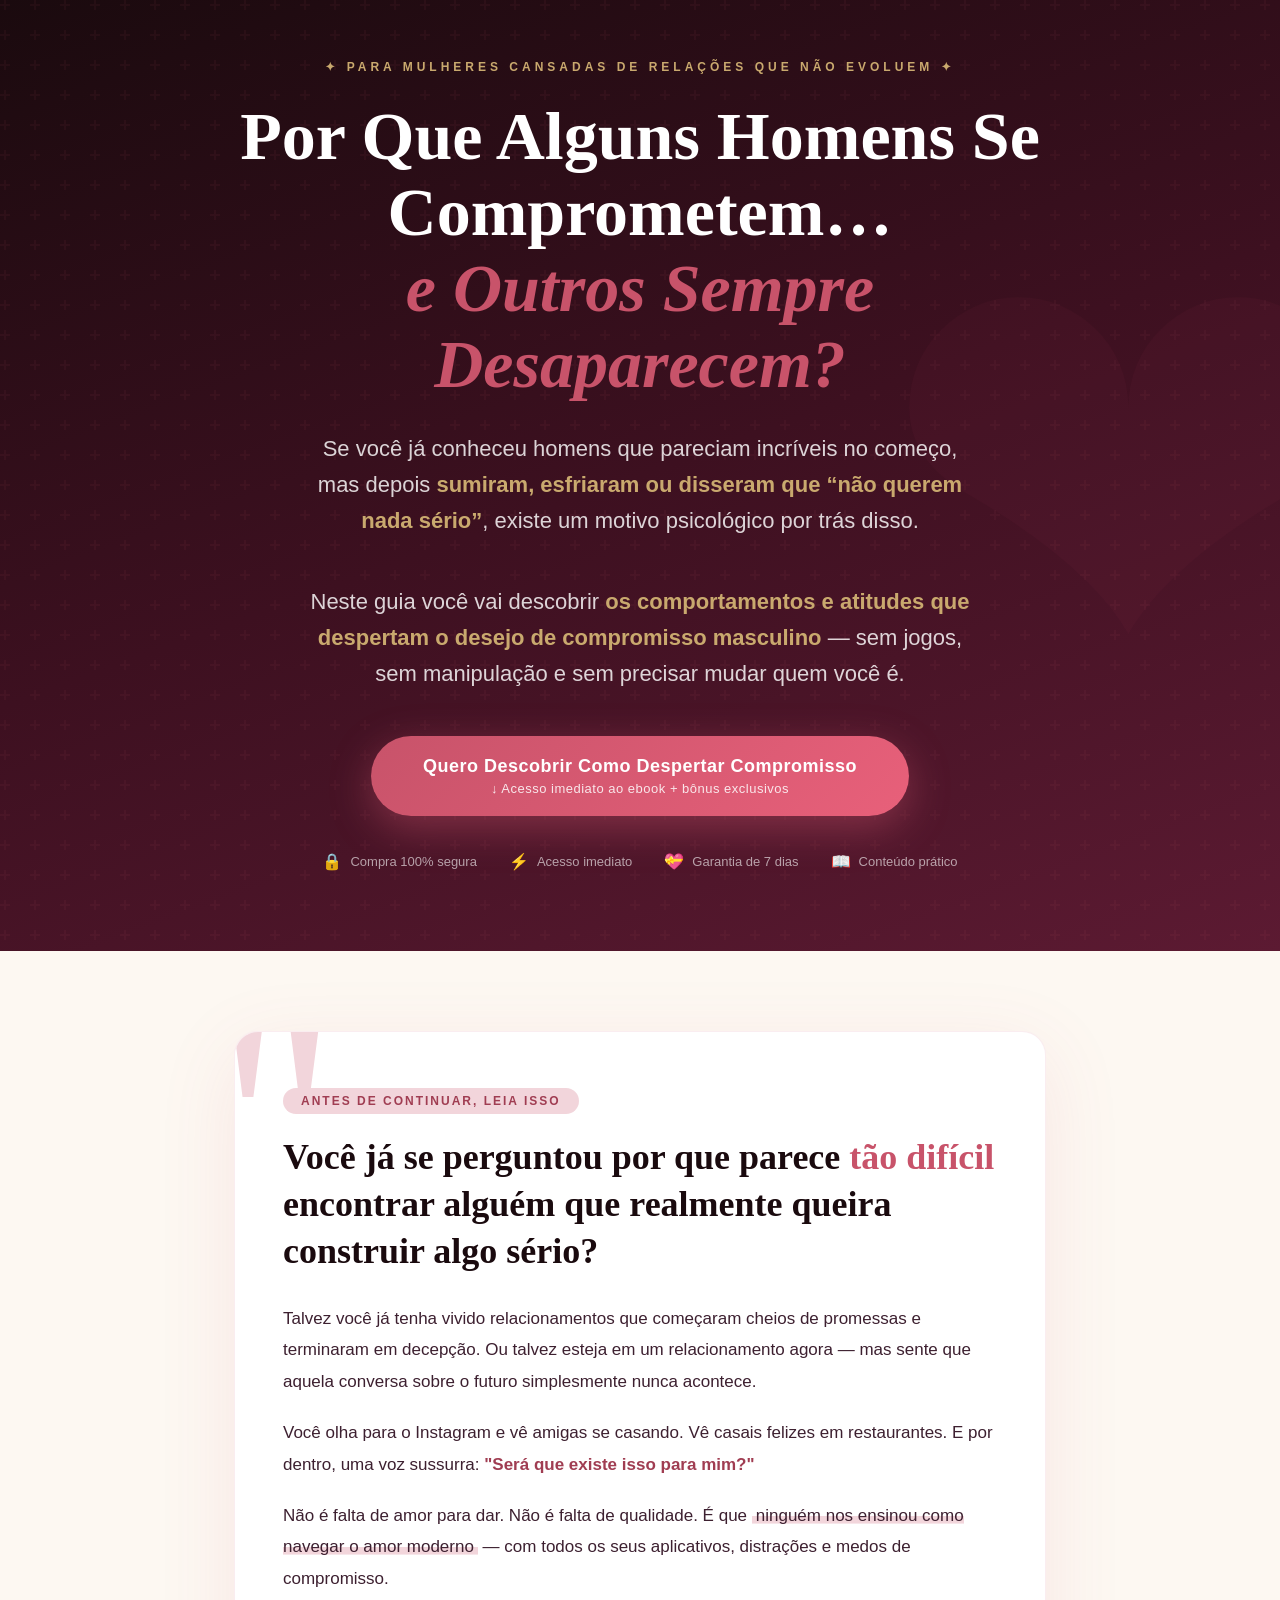
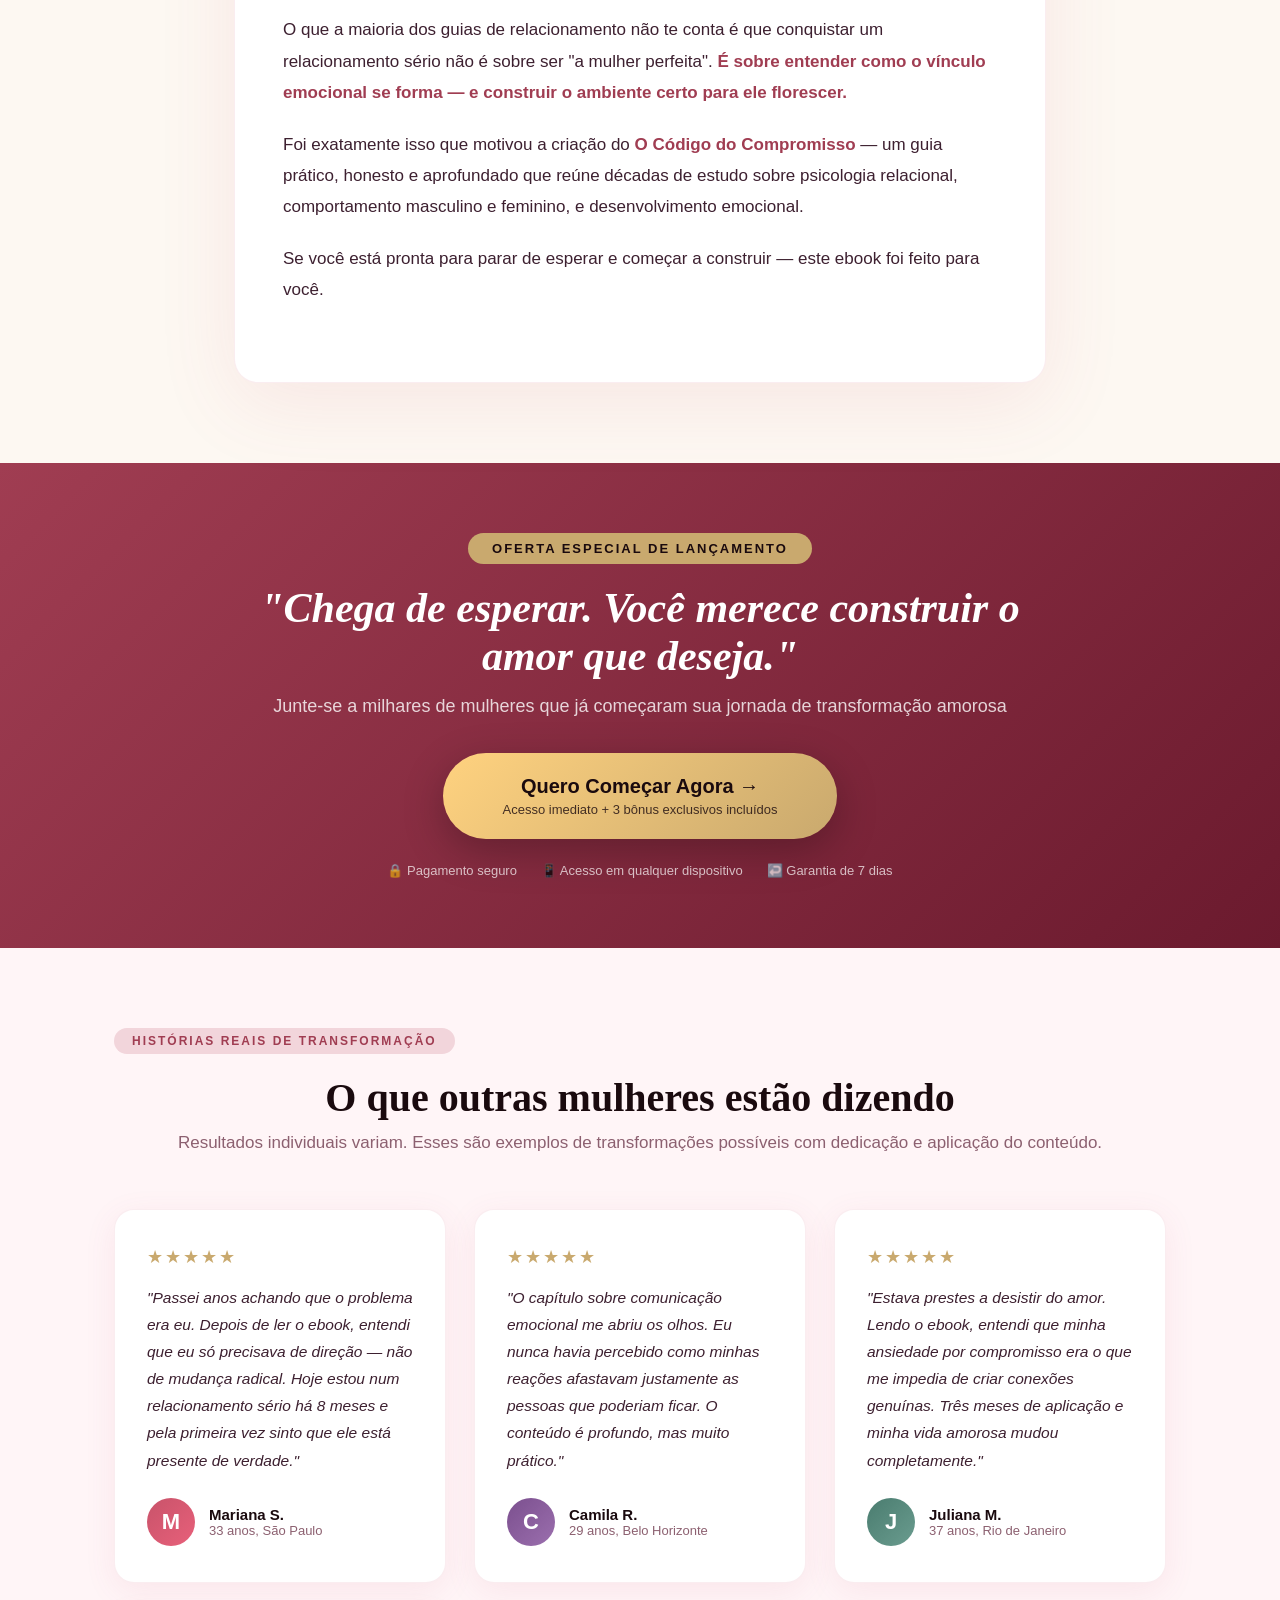
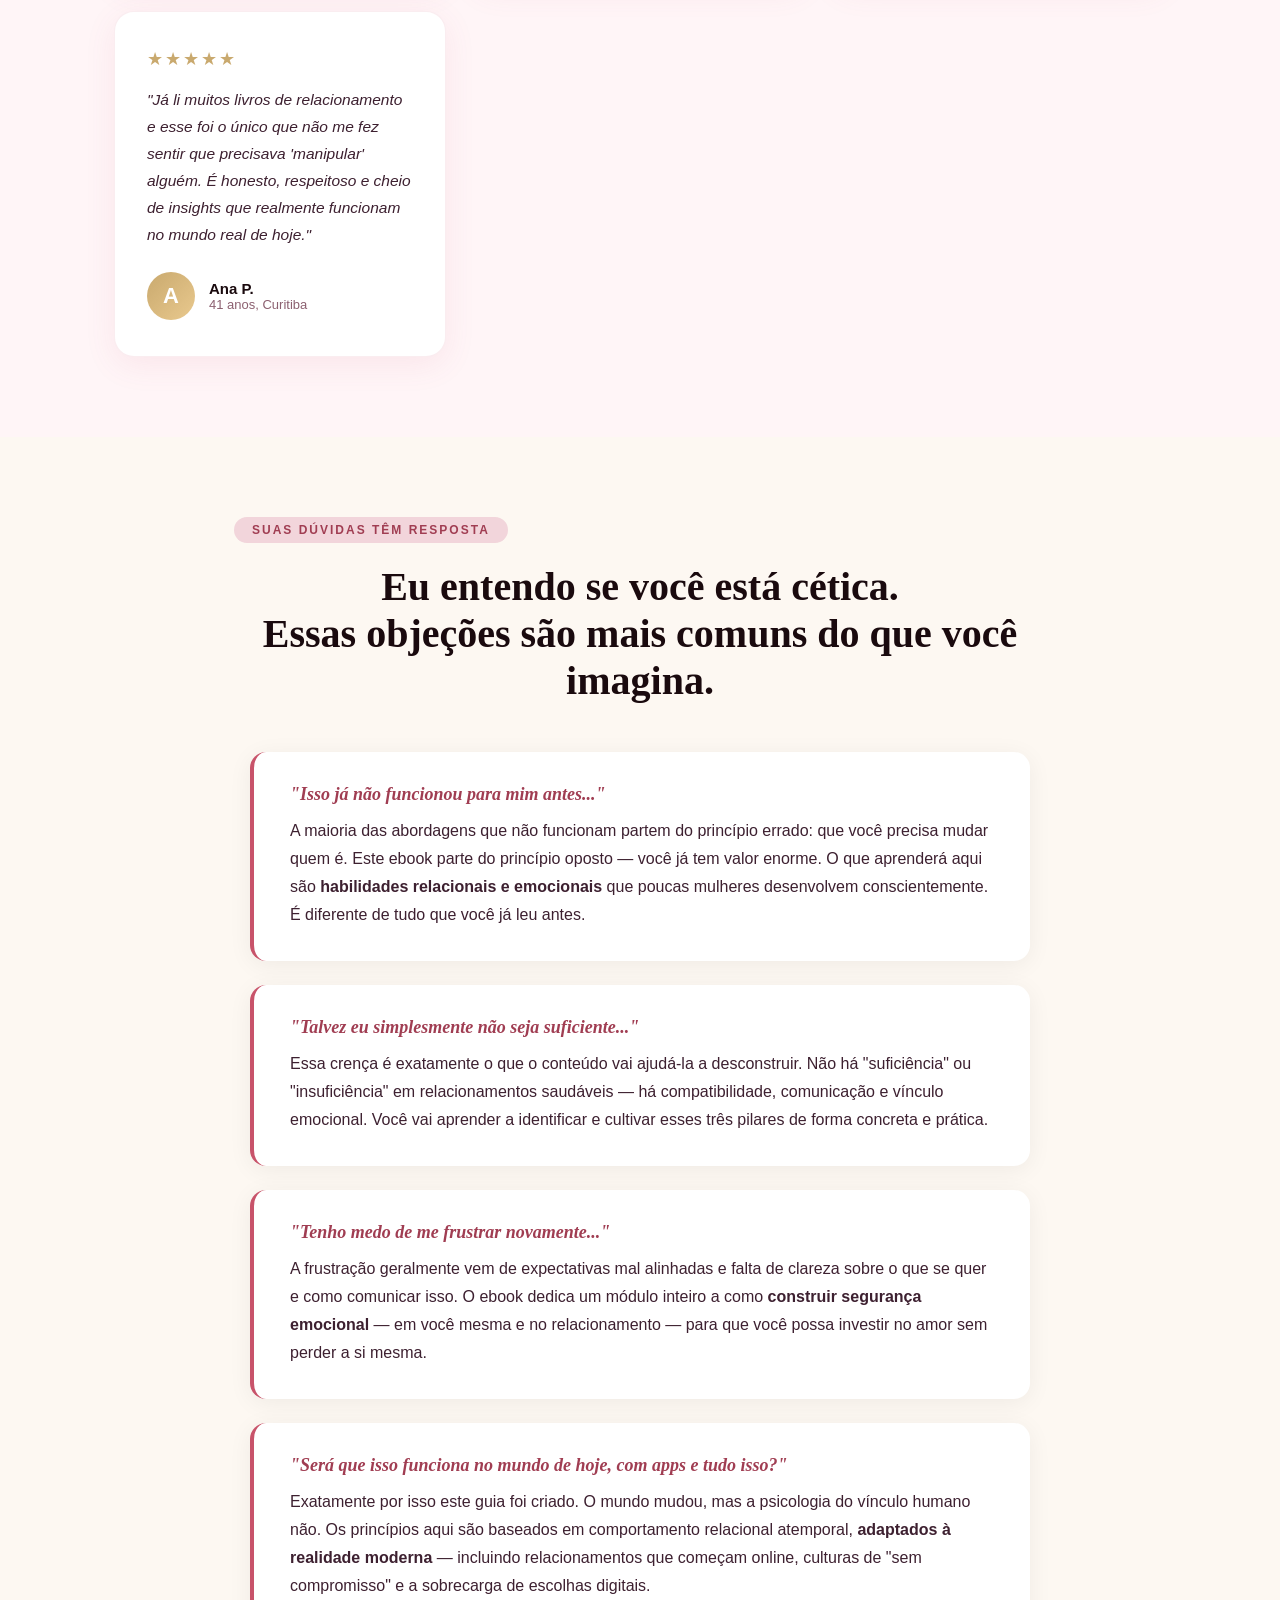
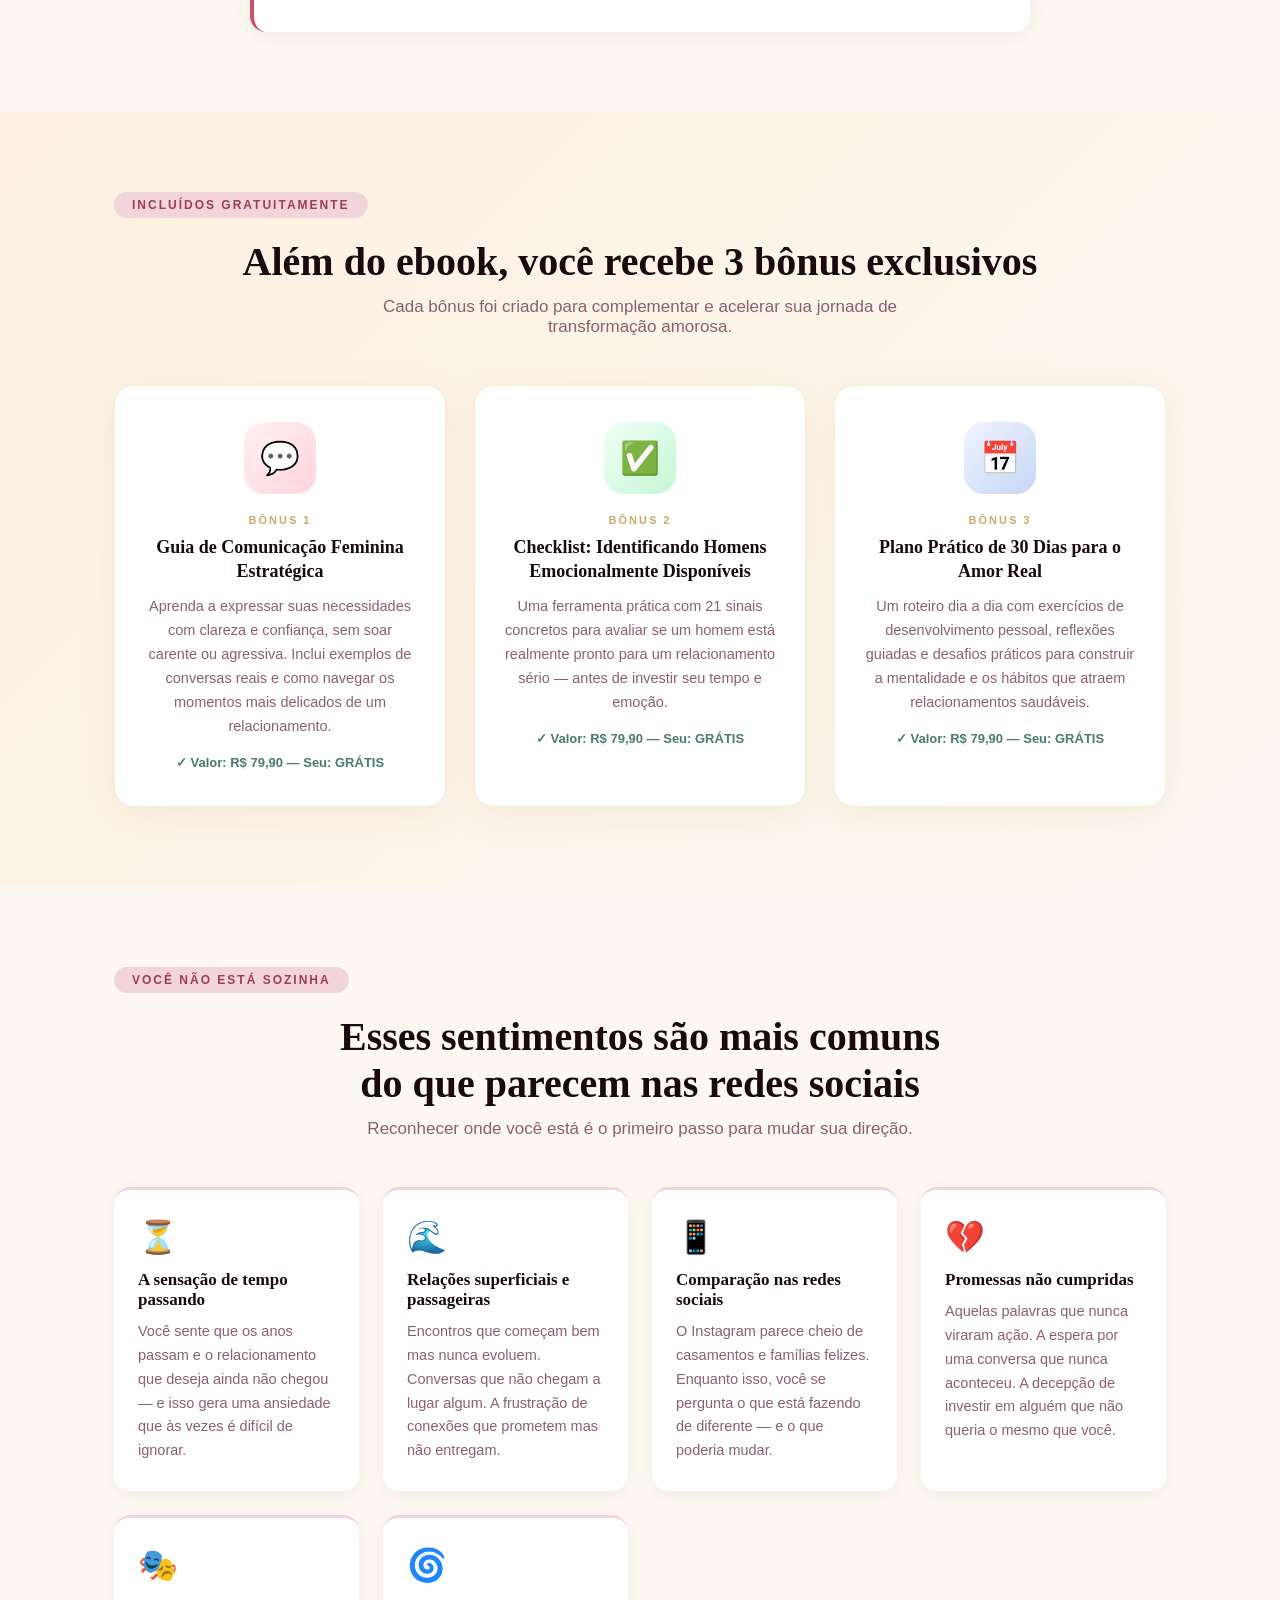
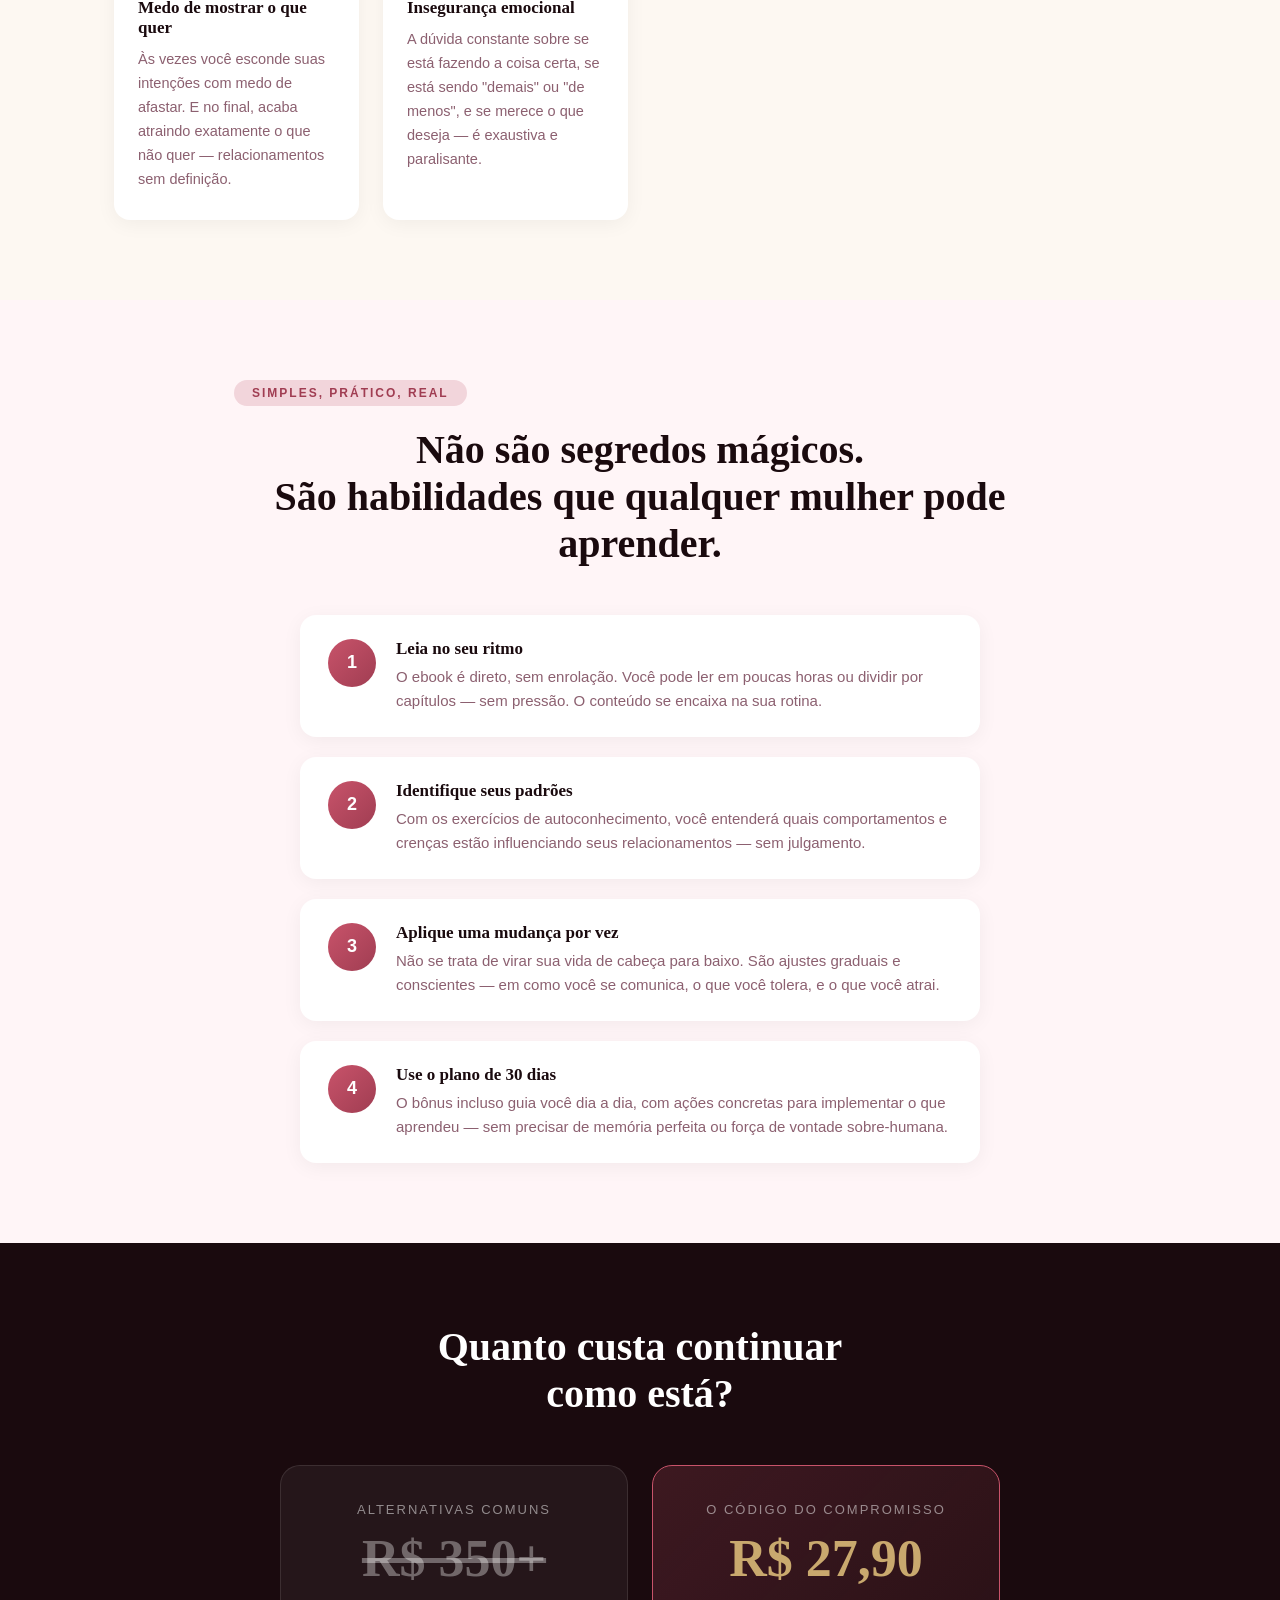
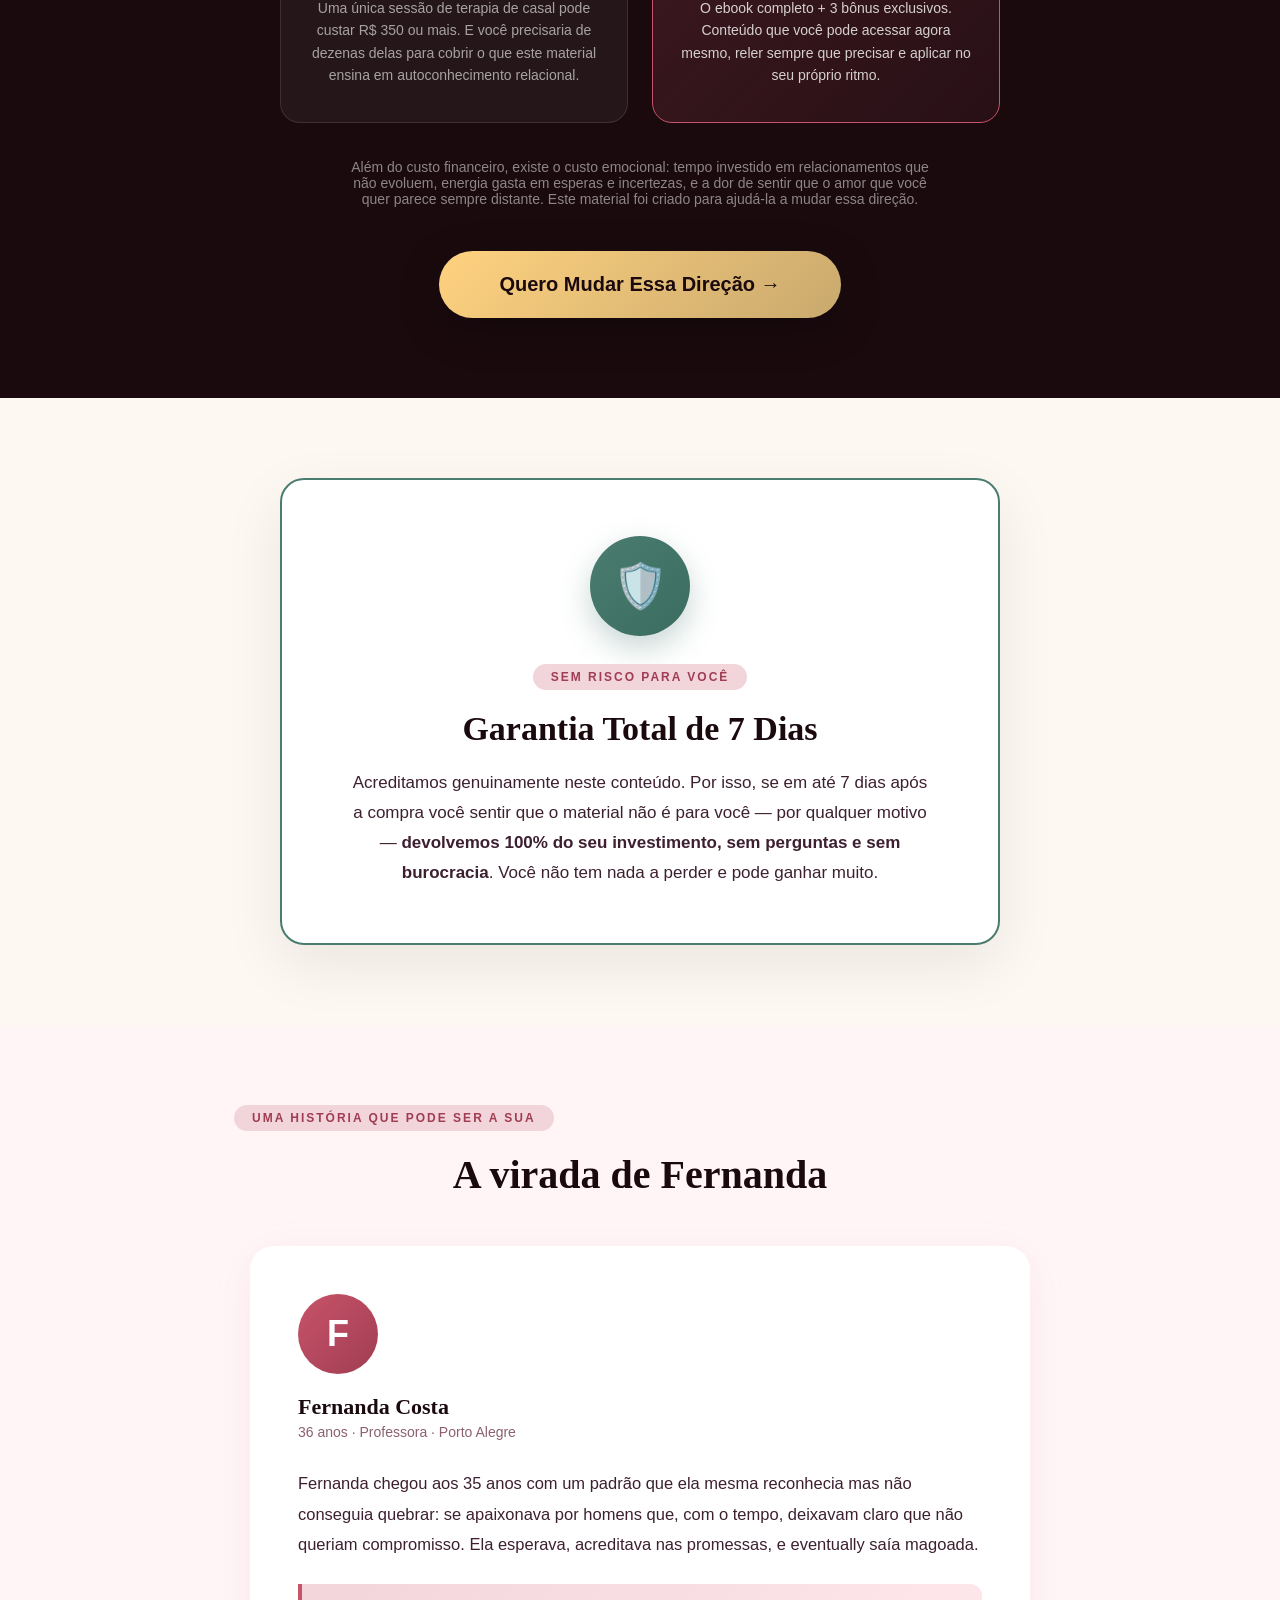
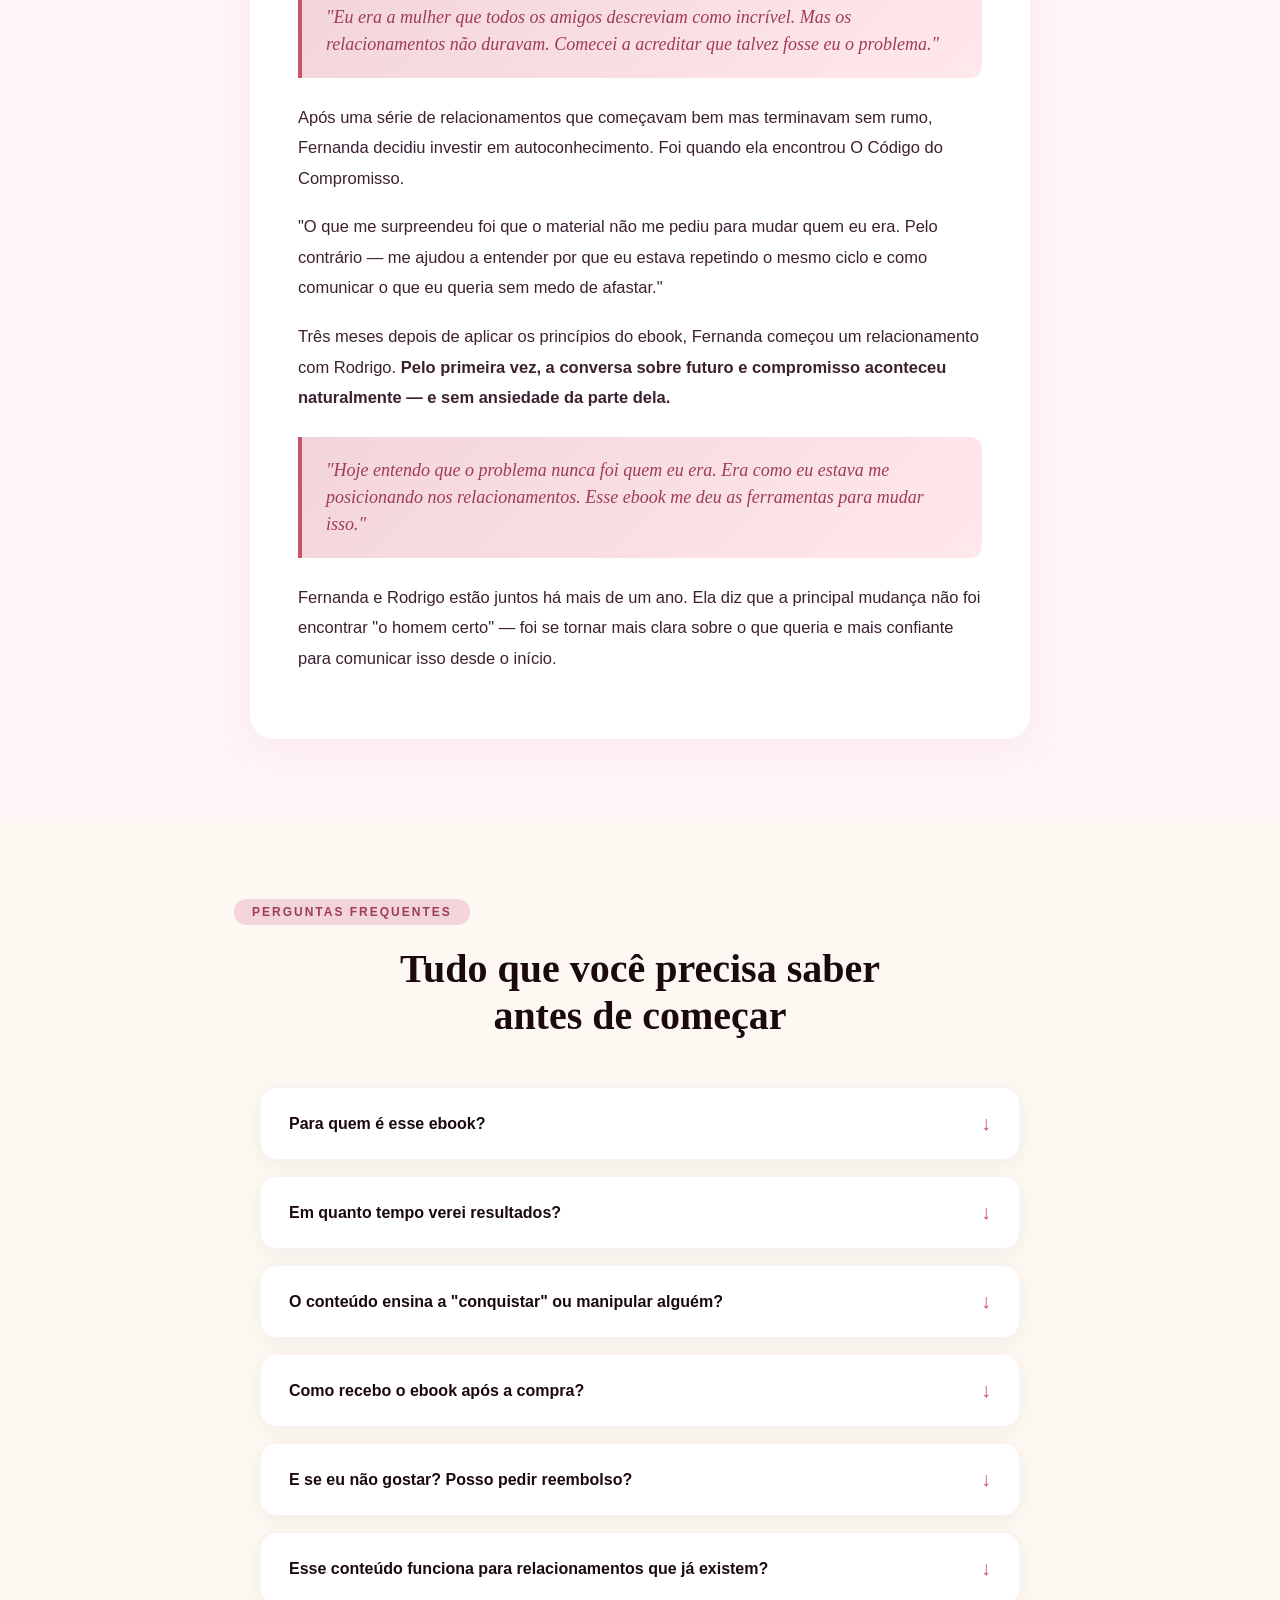
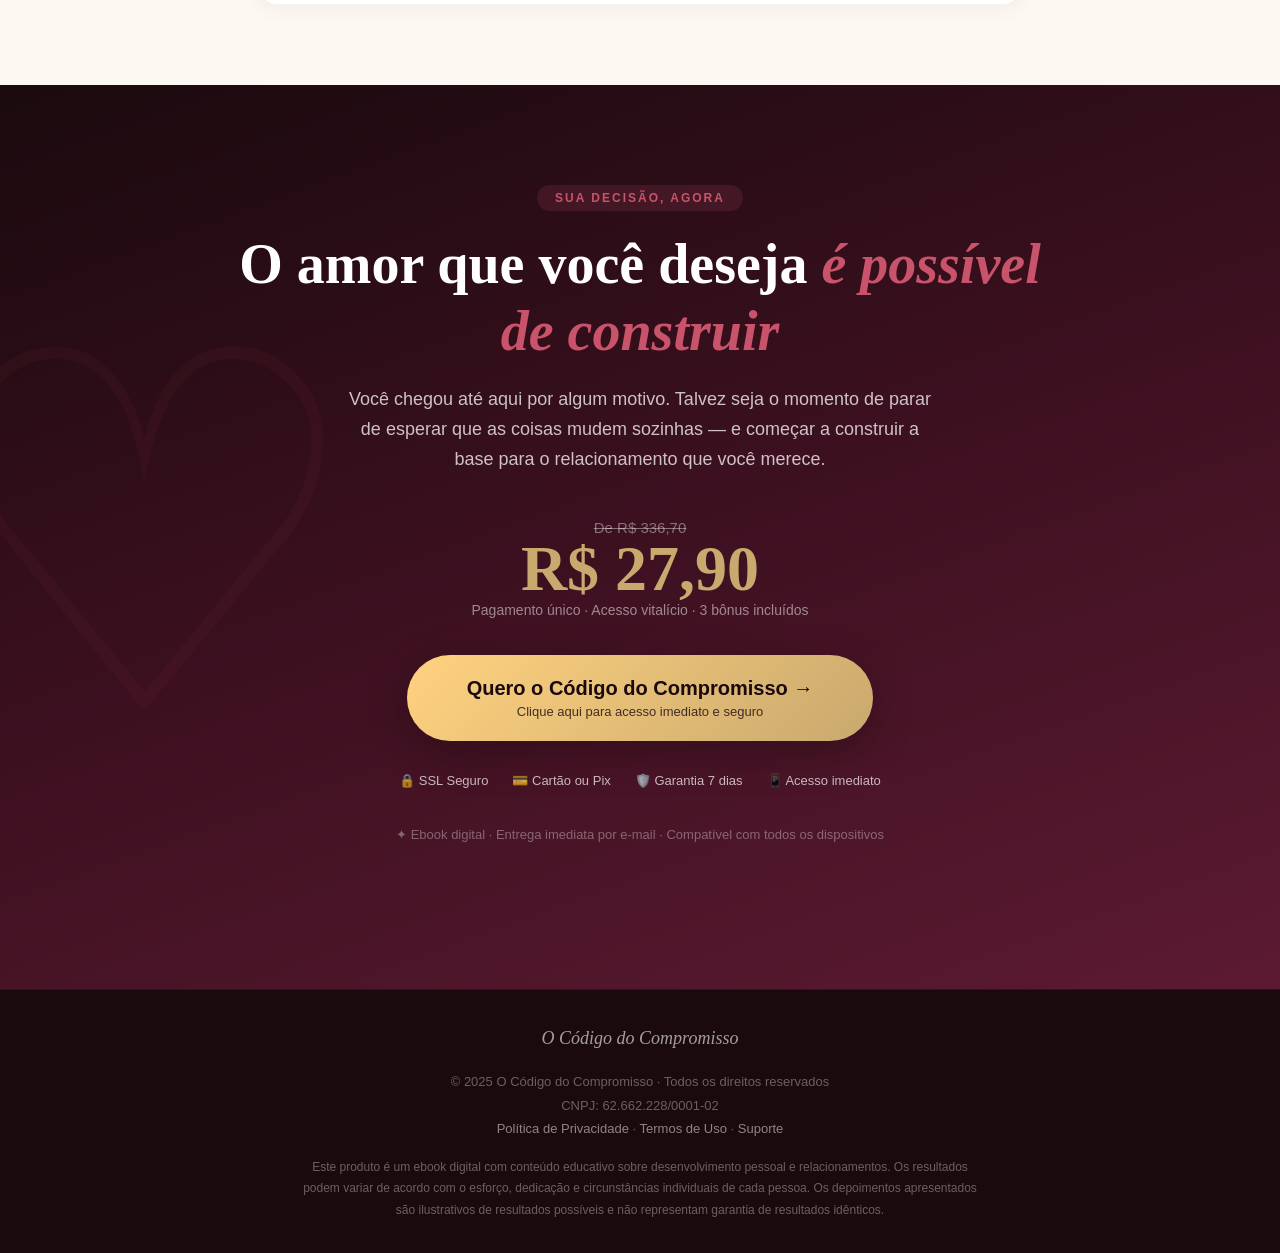
==== commit ed234884: "Update hero section content in index.html" ====
--- a/index.html
+++ b/index.html
@@ -89,34 +89,62 @@
      1. HERO + MINI VSL
      ═══════════════════════════════════════════ -->
 <section id="hero">
-  <div class="container">
+
+  <div class="container">
+
     <div class="hero-inner">
-      <div class="hero-eyebrow">✦ Para mulheres que acreditam no amor real ✦</div>
+
+      <div class="hero-eyebrow">
+        ✦ Para mulheres cansadas de relações que não evoluem ✦
+      </div>
 
       <h1>
-        Você Merece um Amor que
-        <em>Também Quer Ficar</em>
+        Por Que Alguns Homens Se Comprometem…
+        <em>e Outros Sempre Desaparecem?</em>
       </h1>
 
       <p class="hero-sub">
-        Descubra como <strong>construir a base emocional e relacional</strong> que atrai um relacionamento verdadeiro — sem abrir mão de quem você é, sem jogos, sem esperar eternamente.
+        Se você já conheceu homens que pareciam incríveis no começo,
+        mas depois <strong>sumiram, esfriaram ou disseram que “não querem nada sério”</strong>,
+        existe um motivo psicológico por trás disso.
       </p>
 
-      <a href="#final-cta" class="btn-primary">
-        Quero Transformar Minha Vida Amorosa
-        <span class="sub-text">↓ Acesso imediato ao ebook + bônus exclusivos</span>
+      <p class="hero-sub">
+        Neste guia você vai descobrir <strong>os comportamentos e atitudes que despertam o desejo de compromisso masculino</strong> — sem jogos, sem manipulação e sem precisar mudar quem você é.
+      </p>
+
+      <a href="#final-cta" class="btn-primary" role="button">
+        Quero Descobrir Como Despertar Compromisso
+        <span class="sub-text">
+          ↓ Acesso imediato ao ebook + bônus exclusivos
+        </span>
       </a>
 
       <div class="hero-trust">
-        <div class="trust-item"><span class="icon">🔒</span> Compra 100% segura</div>
-        <div class="trust-item"><span class="icon">⚡</span> Acesso imediato</div>
-        <div class="trust-item"><span class="icon">💝</span> Garantia de 7 dias</div>
-        <div class="trust-item"><span class="icon">📖</span> Conteúdo prático</div>
-      </div>
-    </div>
-  </div>
-</section>
-
+
+        <div class="trust-item">
+          <span class="icon">🔒</span> Compra 100% segura
+        </div>
+
+        <div class="trust-item">
+          <span class="icon">⚡</span> Acesso imediato
+        </div>
+
+        <div class="trust-item">
+          <span class="icon">💝</span> Garantia de 7 dias
+        </div>
+
+        <div class="trust-item">
+          <span class="icon">📖</span> Conteúdo prático
+        </div>
+
+      </div>
+
+    </div>
+
+  </div>
+
+</section>
 <!-- ─── MINI VSL ─── -->
 <section id="vsl">
   <div class="container">
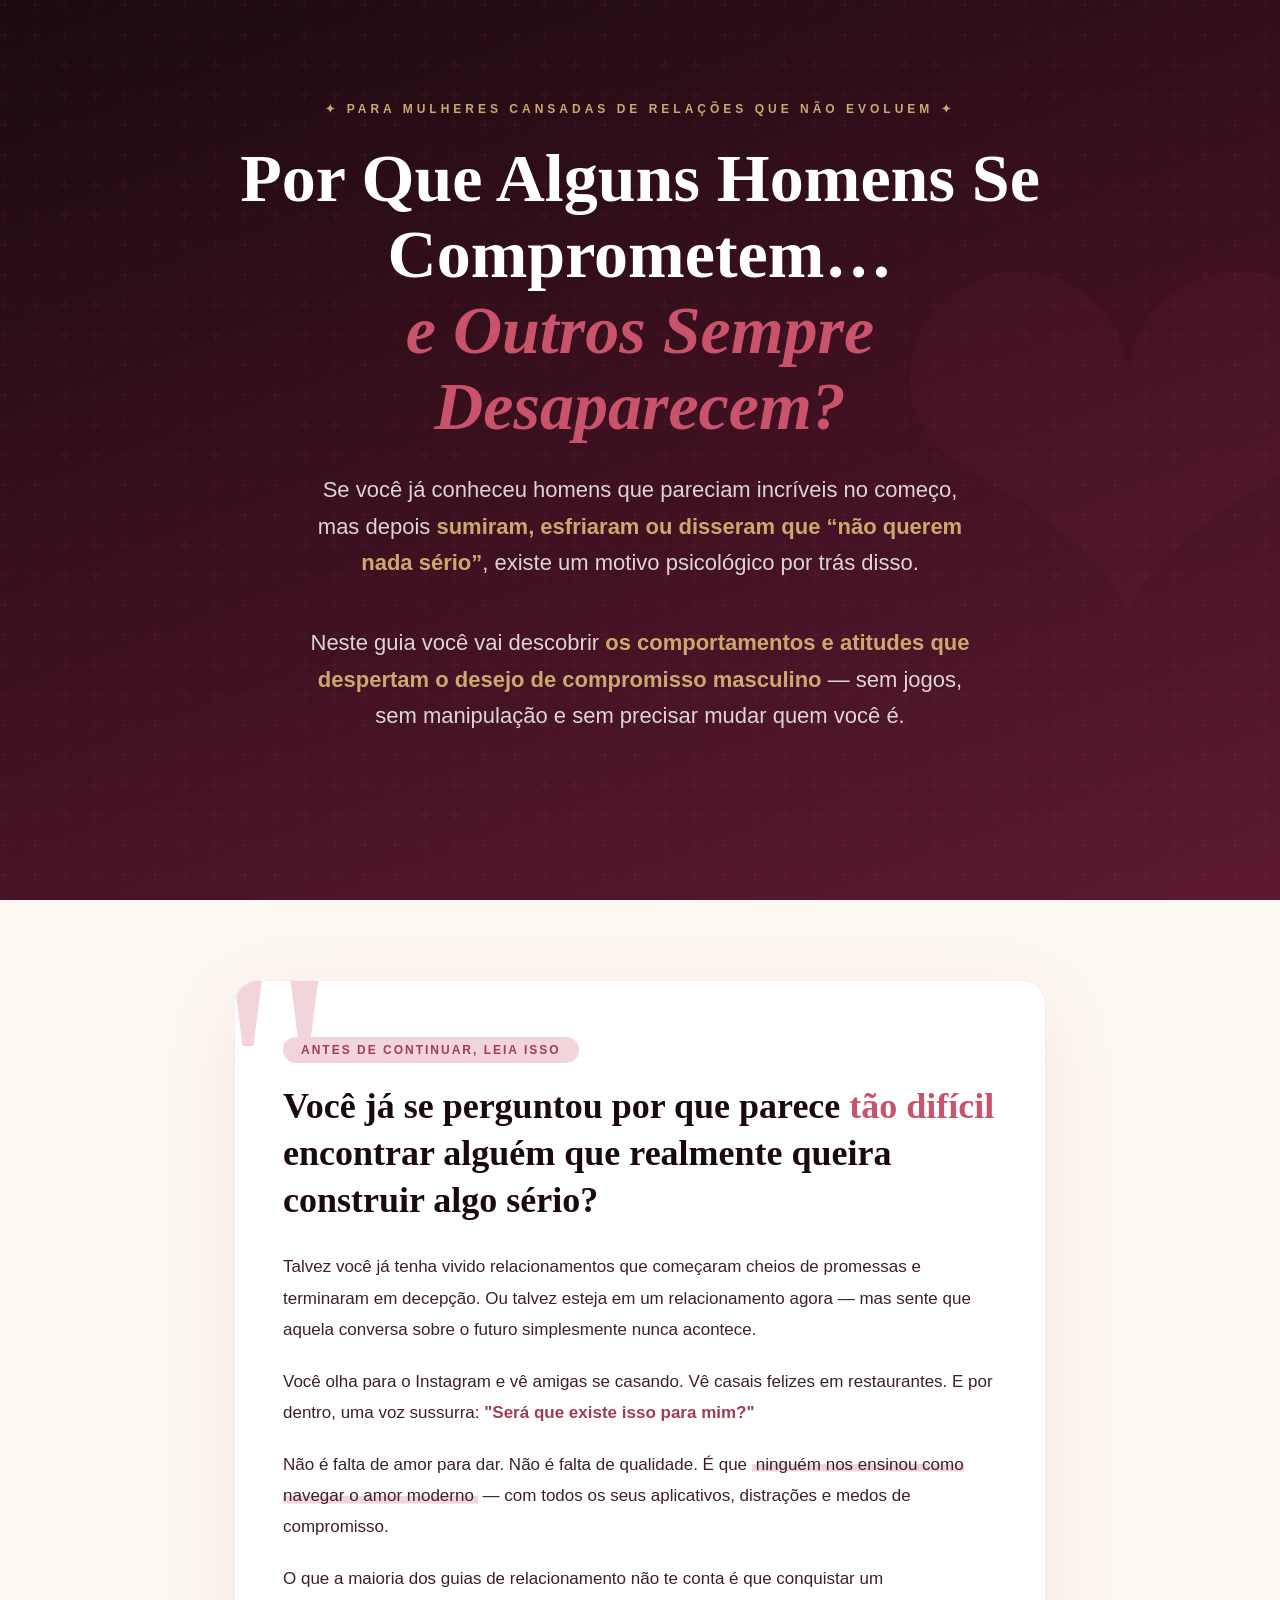
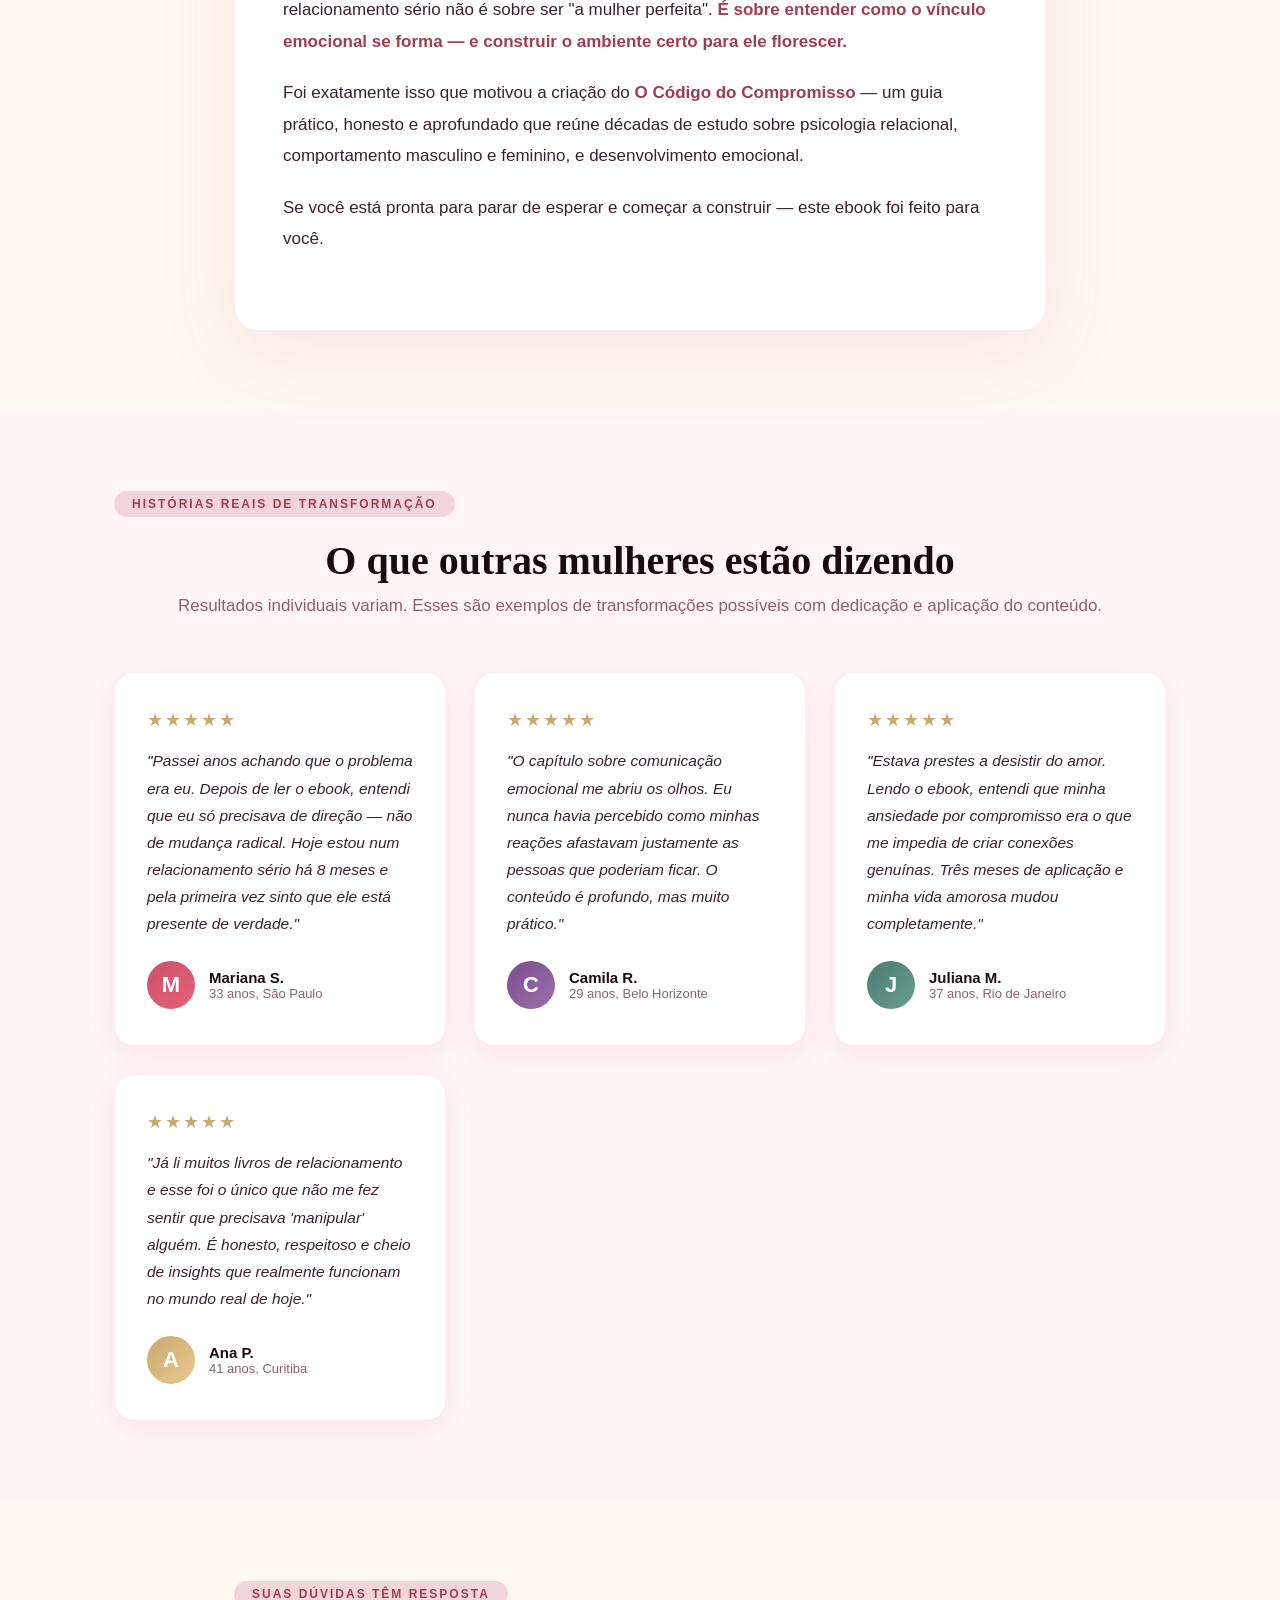
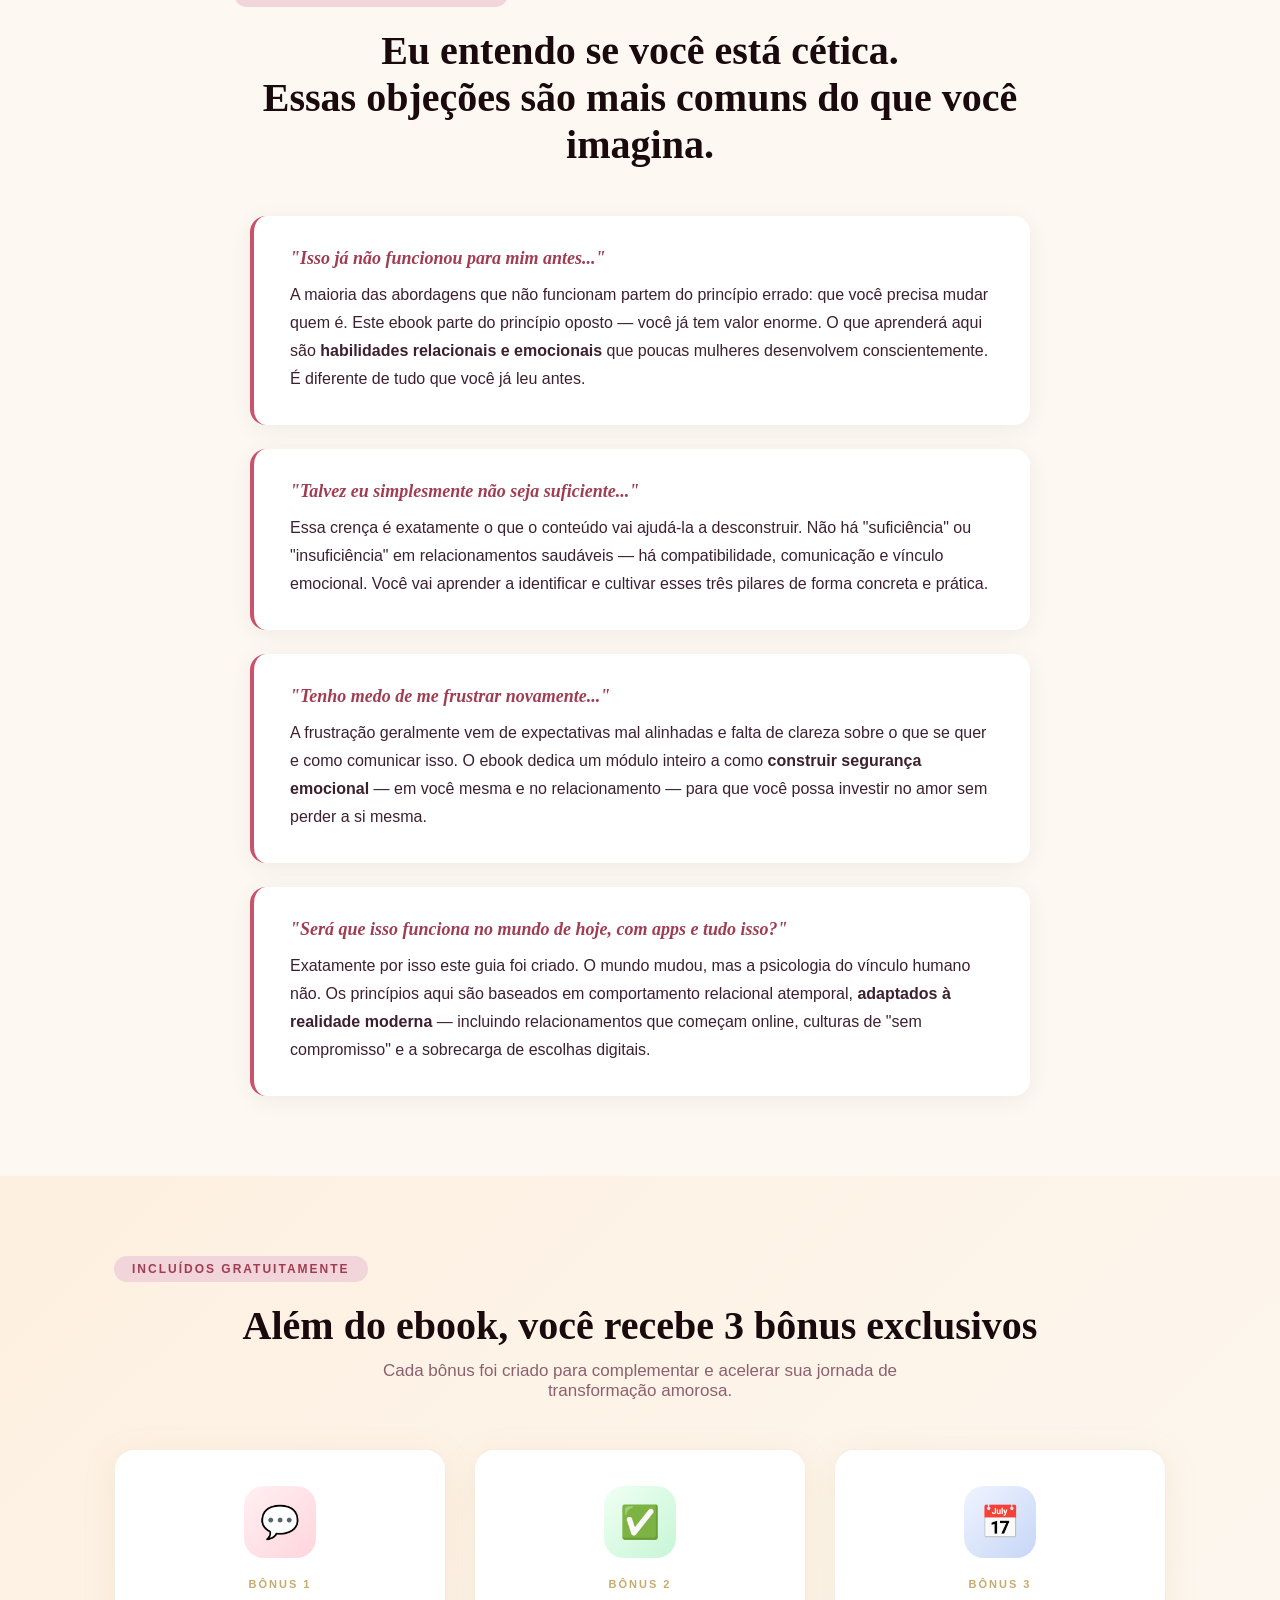
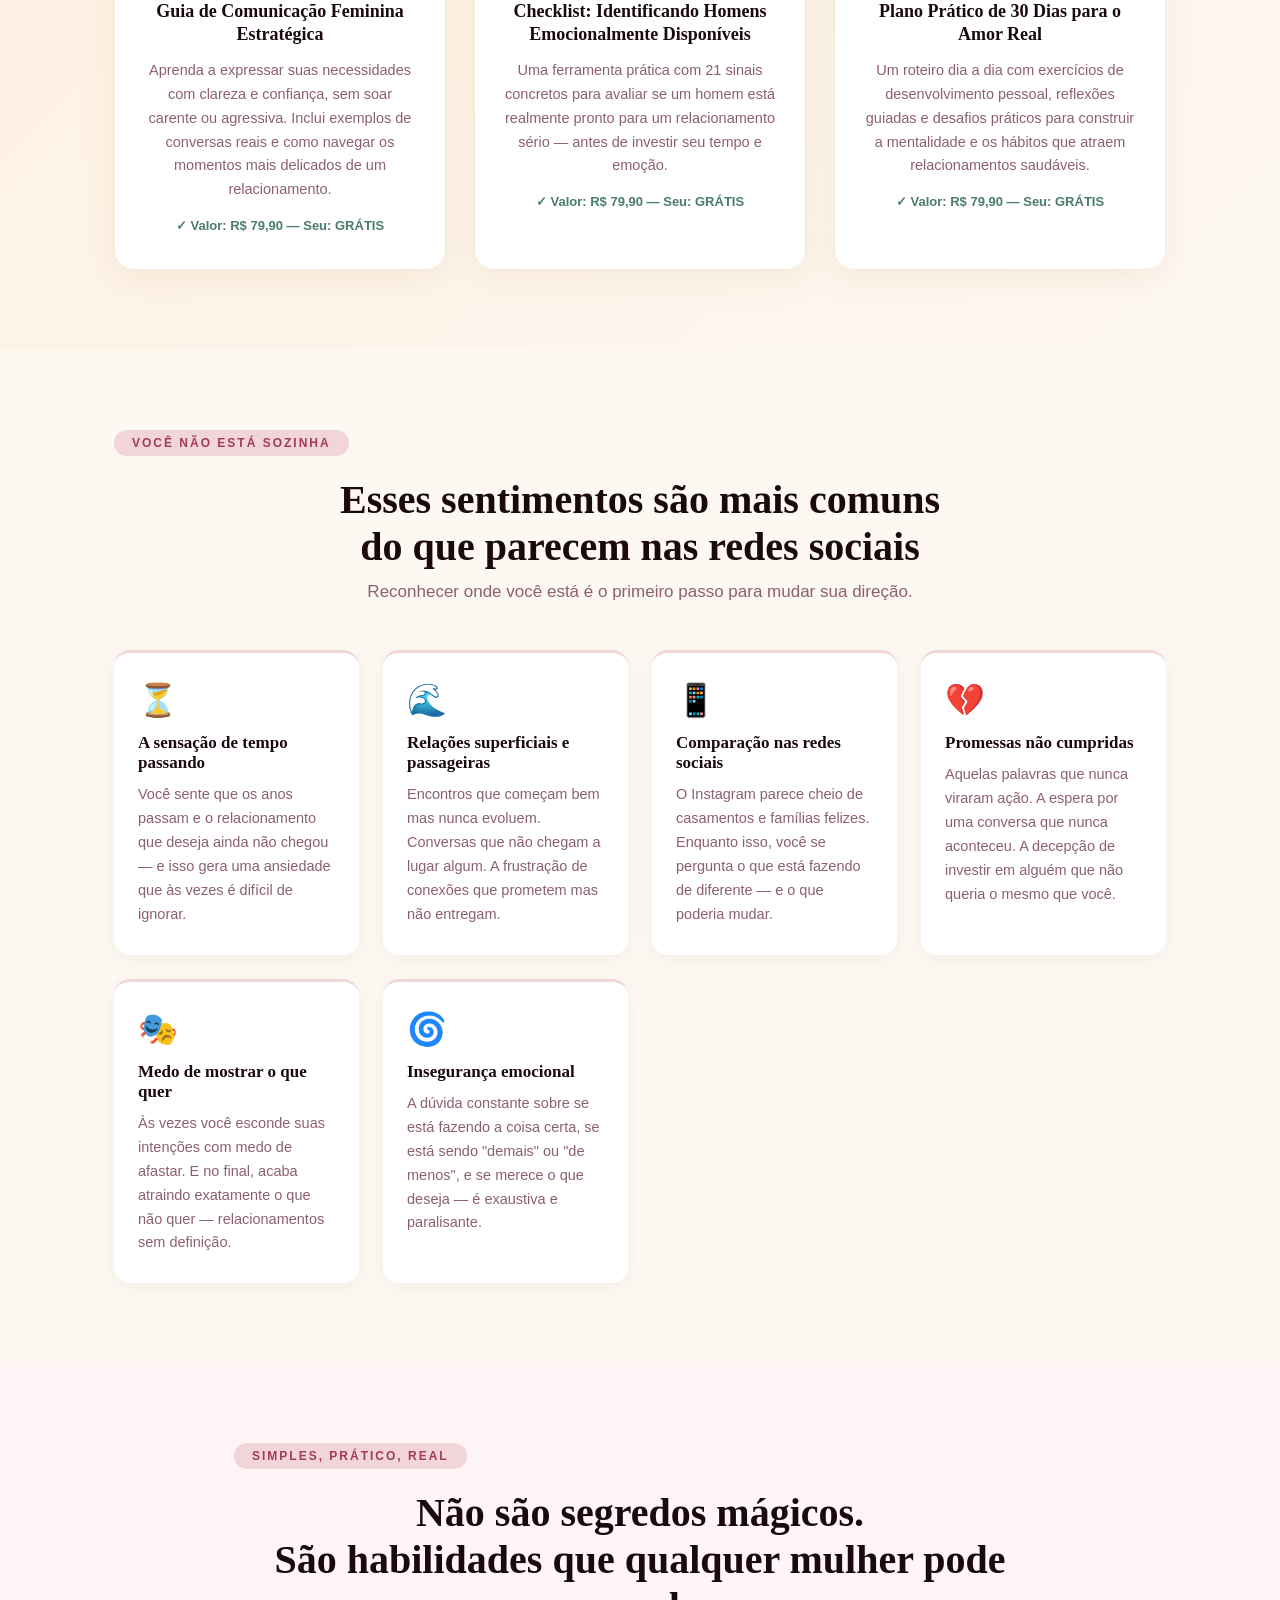
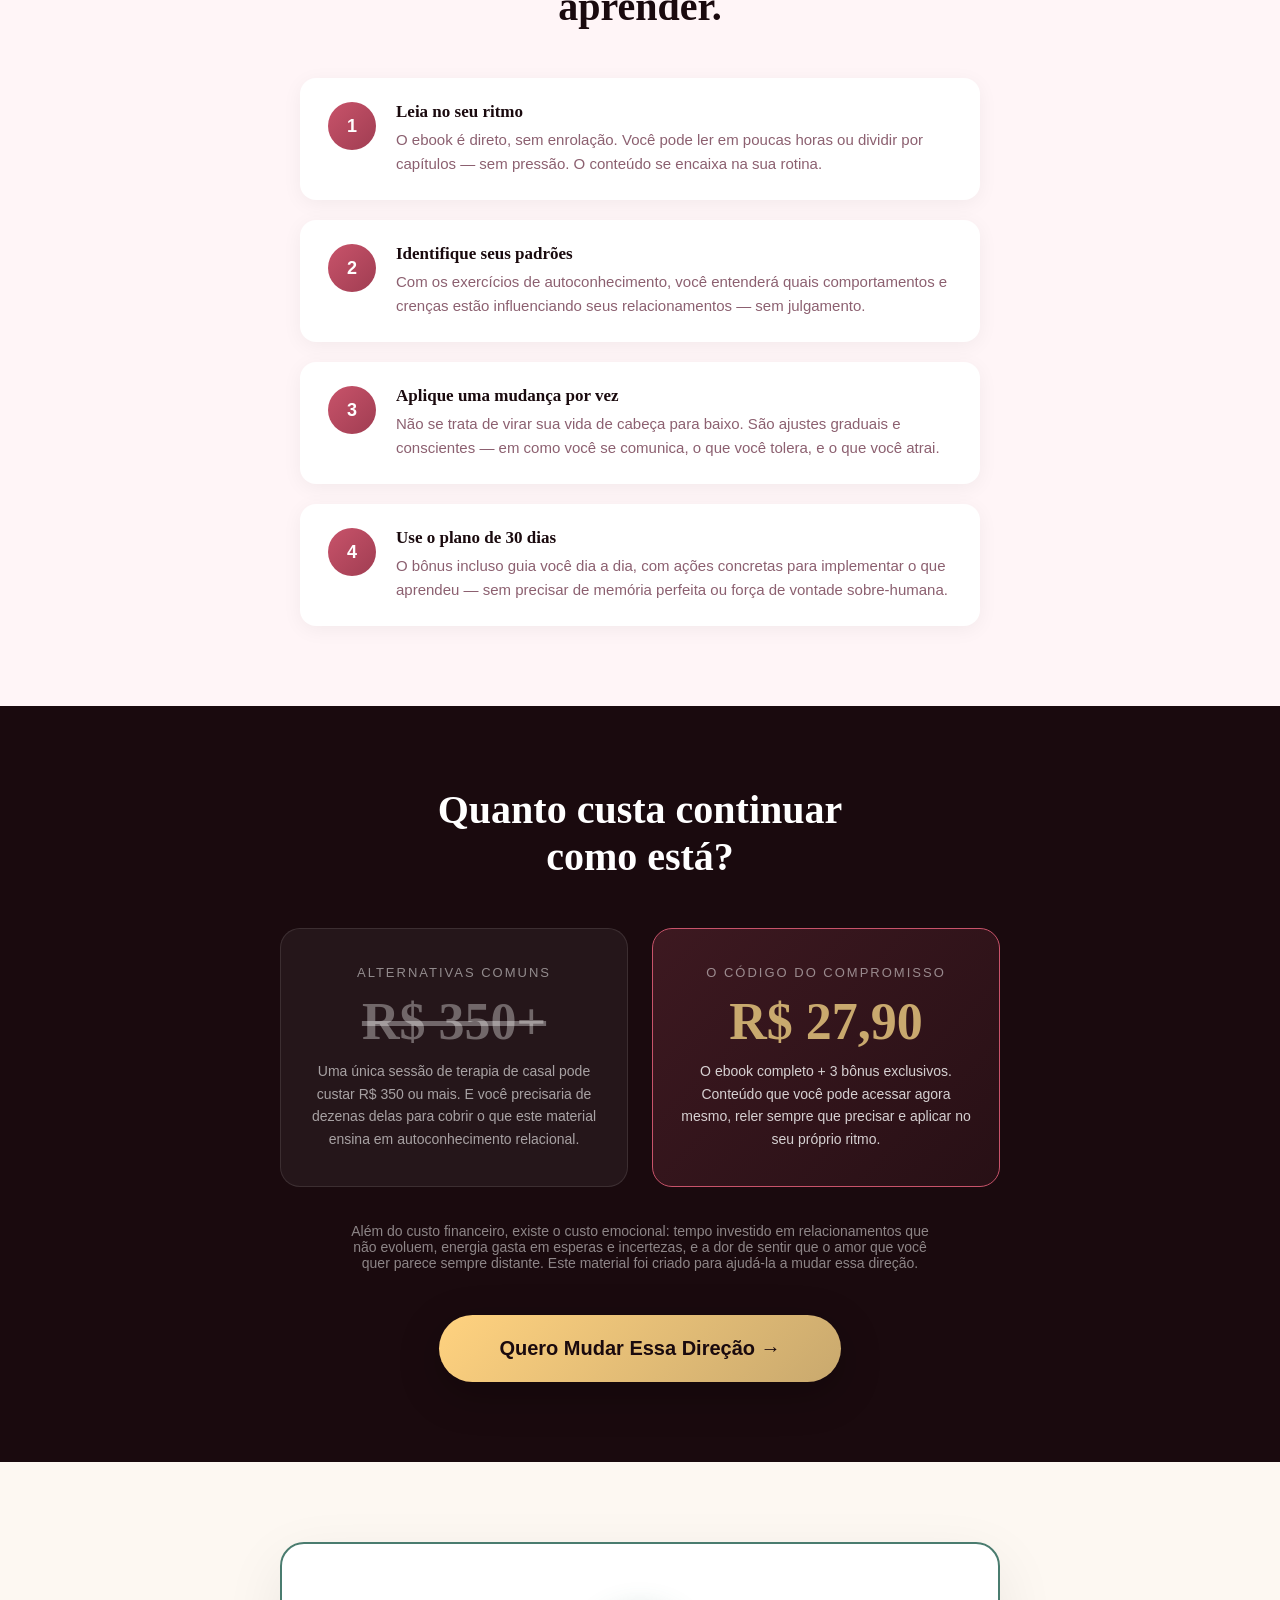
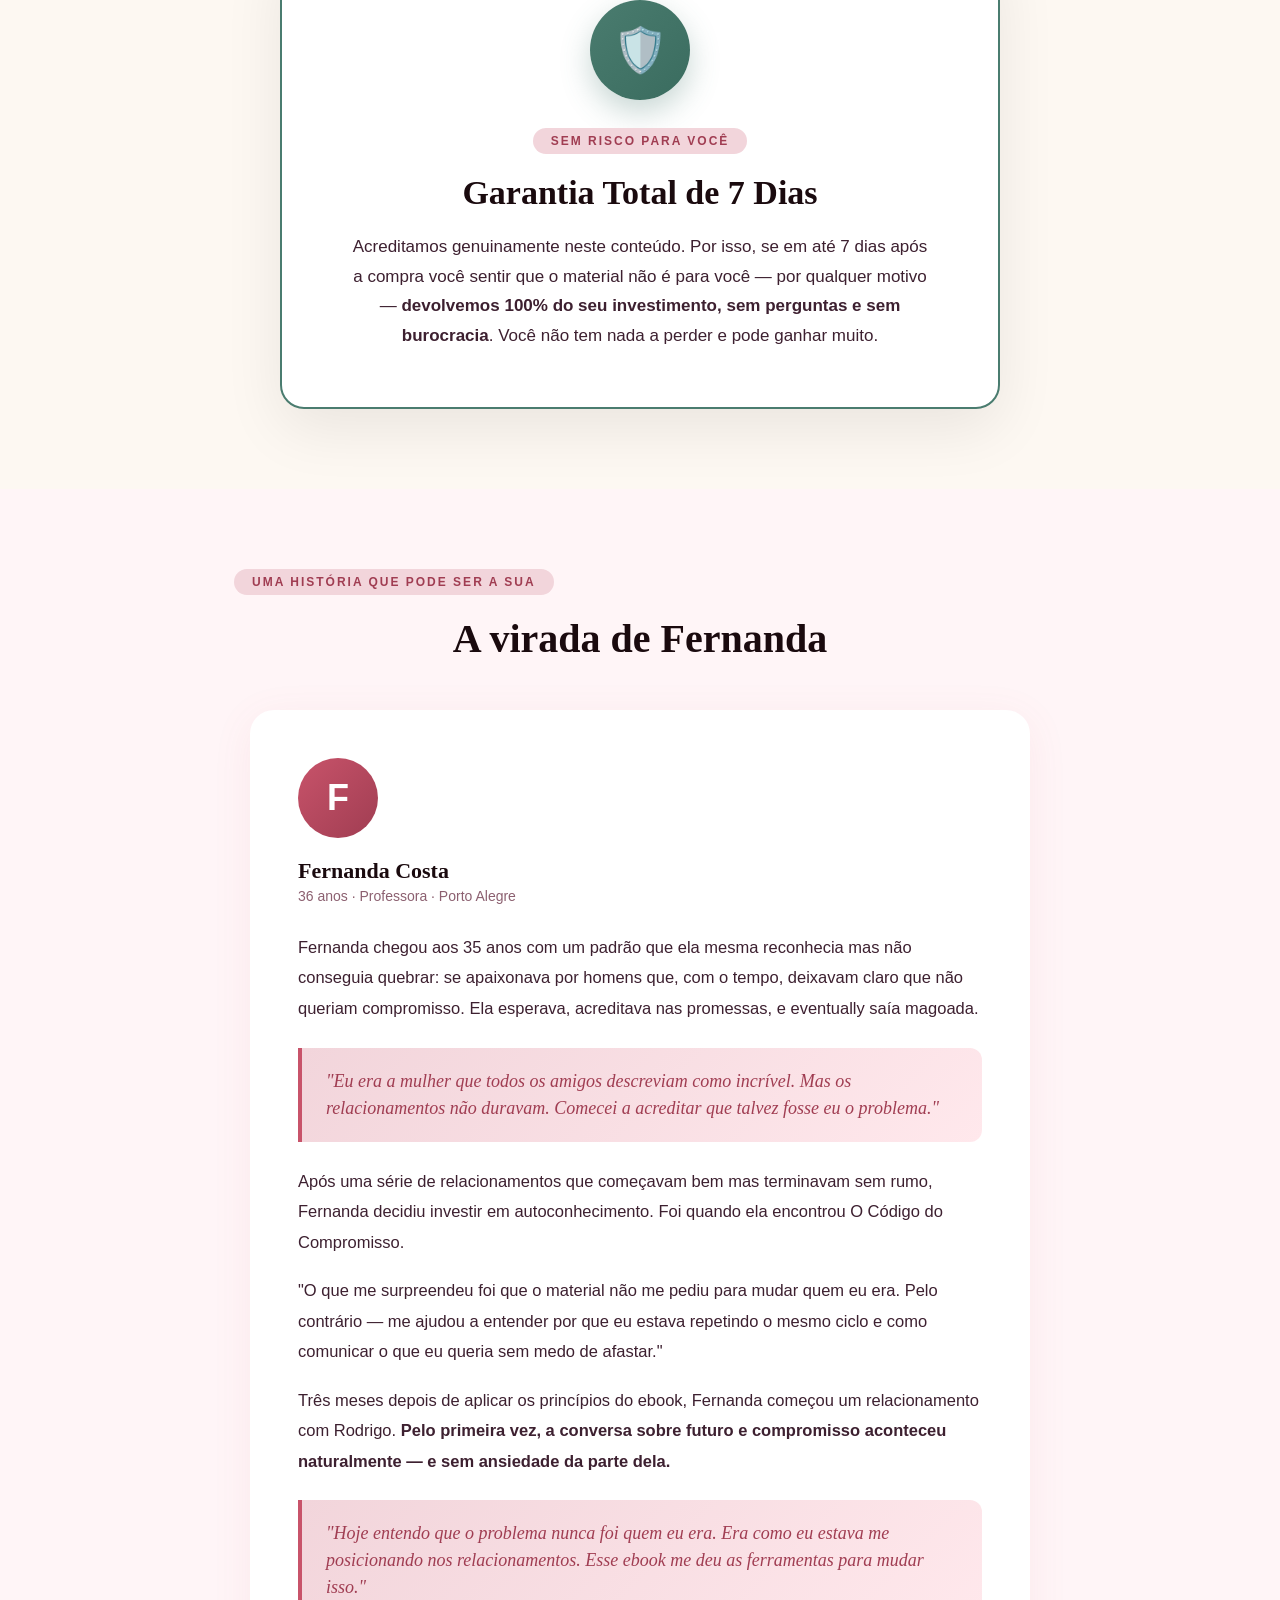
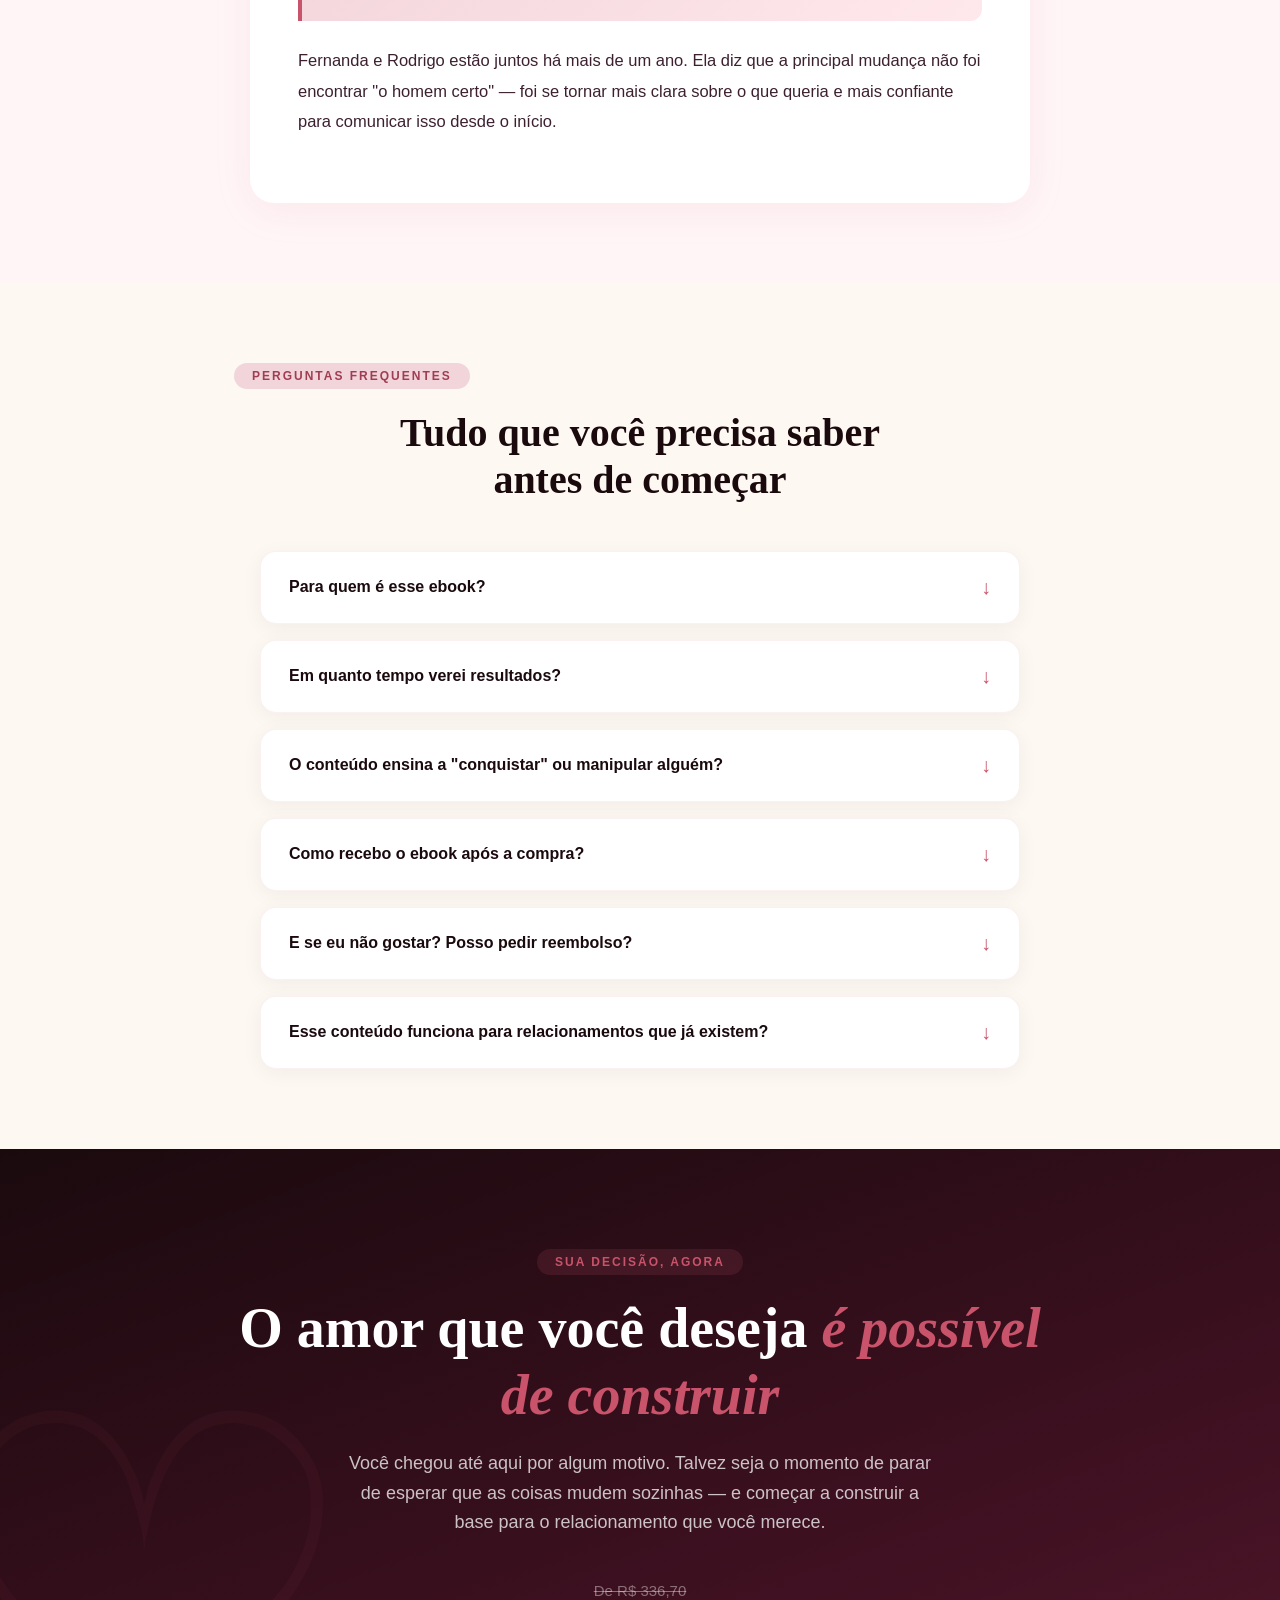
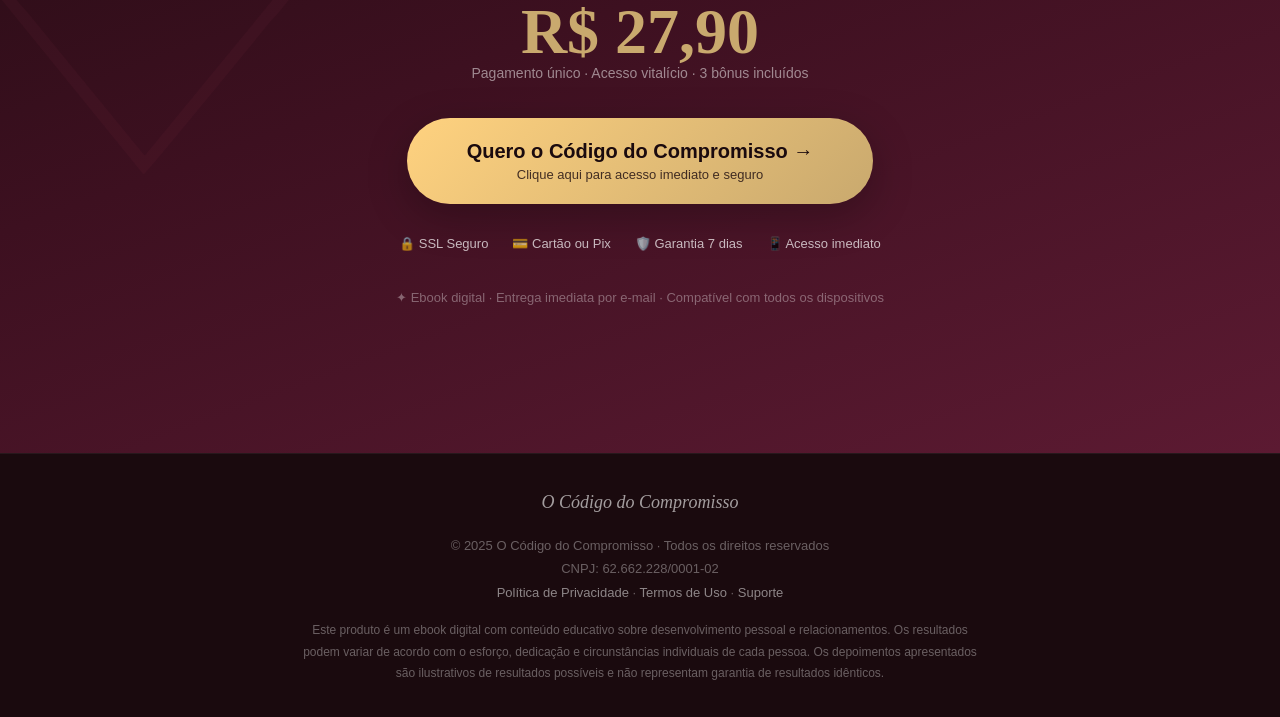
==== commit 1151152c: "Comment out sticky bar and final CTA sections" ====
--- a/index.html
+++ b/index.html
@@ -79,11 +79,11 @@
 </head>
 <body>
 
-<!-- STICKY BAR -->
+<!-- STICKY BAR 
 <div class="sticky-bar" id="stickyBar">
   <div class="logo">O Código do <span>Compromisso</span></div>
   <a href="#final-cta" class="btn-sm">Quero o Ebook →</a>
-</div>
+</div> -->
 
 <!-- ═══════════════════════════════════════════
      1. HERO + MINI VSL
@@ -113,6 +113,10 @@
         Neste guia você vai descobrir <strong>os comportamentos e atitudes que despertam o desejo de compromisso masculino</strong> — sem jogos, sem manipulação e sem precisar mudar quem você é.
       </p>
 
+      
+<!-- ─── BOTÃO FINAL CTA ───
+
+      
       <a href="#final-cta" class="btn-primary" role="button">
         Quero Descobrir Como Despertar Compromisso
         <span class="sub-text">
@@ -138,7 +142,7 @@
           <span class="icon">📖</span> Conteúdo prático
         </div>
 
-      </div>
+      </div>  -->
 
     </div>
 
@@ -173,7 +177,7 @@
 
 <!-- ═══════════════════════════════════════════
      2. CTA IMEDIATO
-     ═══════════════════════════════════════════ -->
+     ═══════════════════════════════════════════ 
 <section id="cta-1">
   <div class="container">
     <div class="price-tag">Oferta especial de lançamento</div>
@@ -191,7 +195,7 @@
       <div class="badge">↩️ Garantia de 7 dias</div>
     </div>
   </div>
-</section>
+</section> -->
 
 <!-- ═══════════════════════════════════════════
      3. PROVA SOCIAL
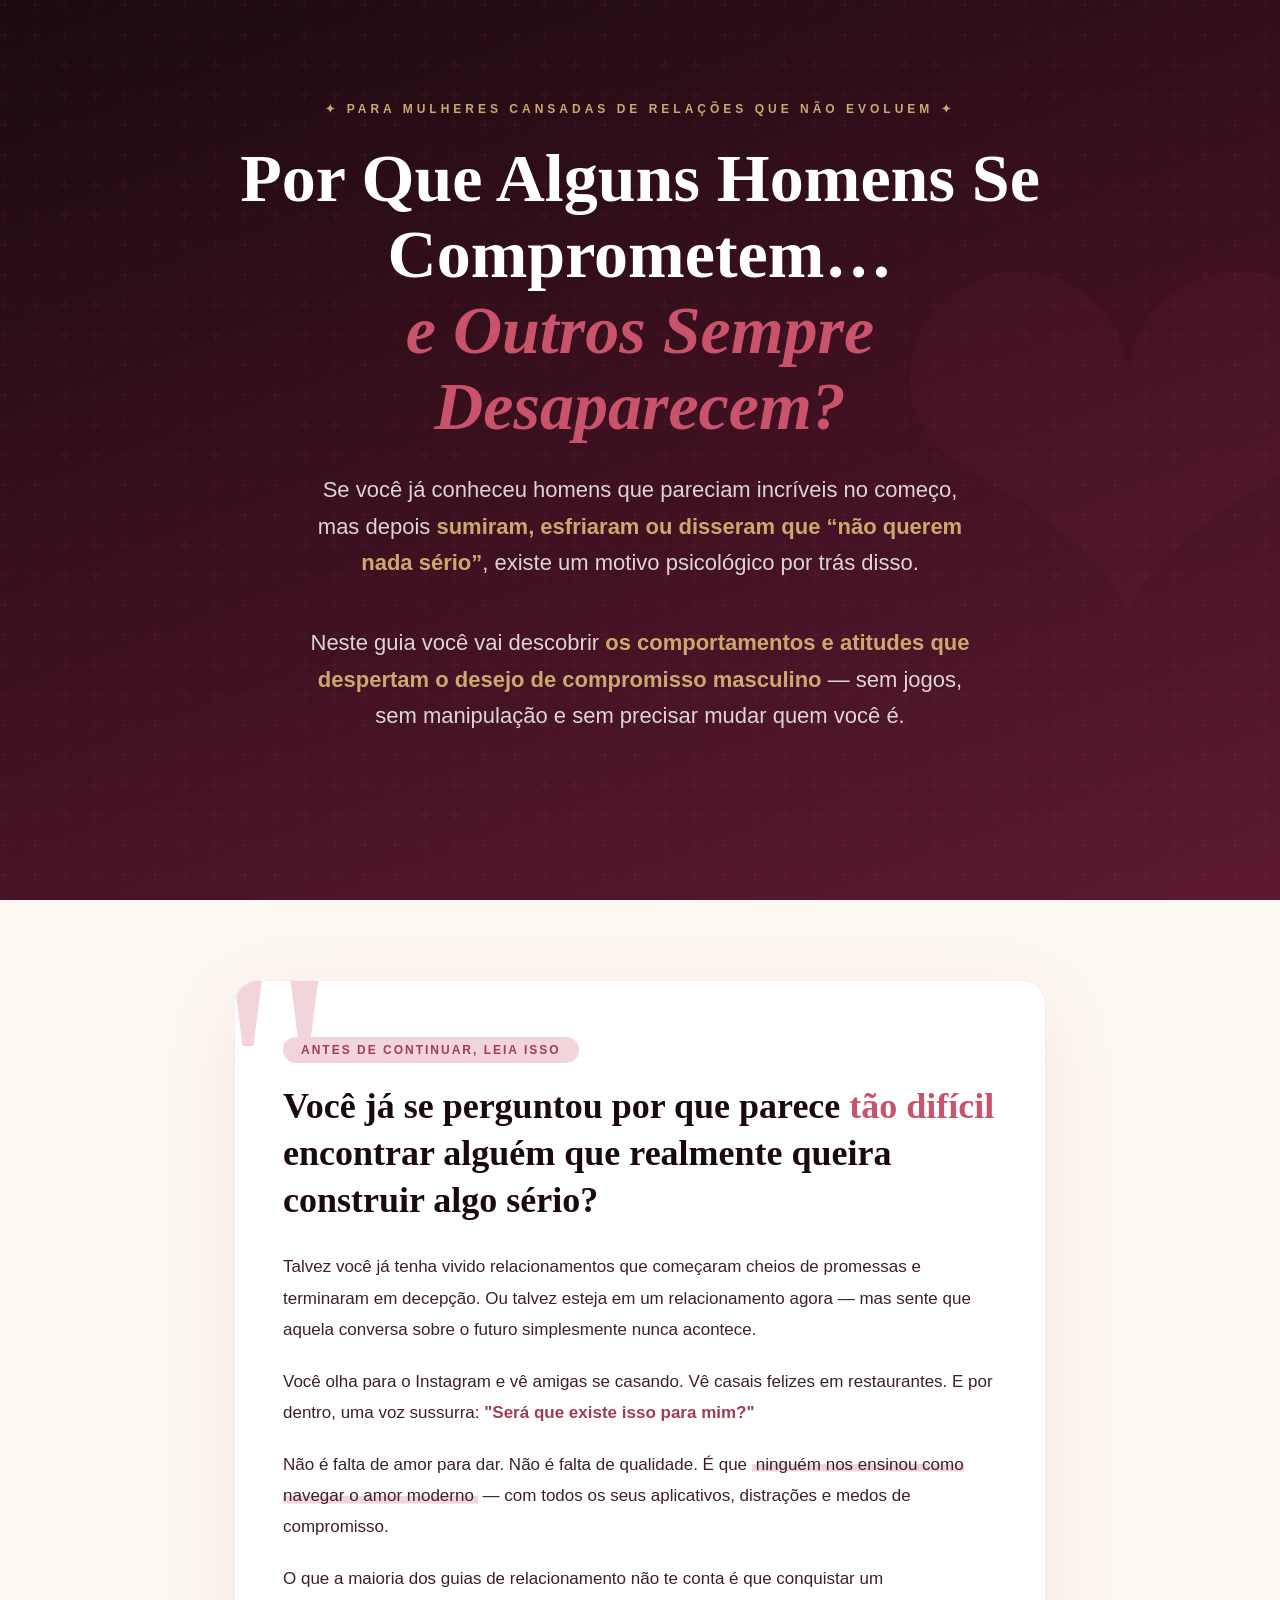
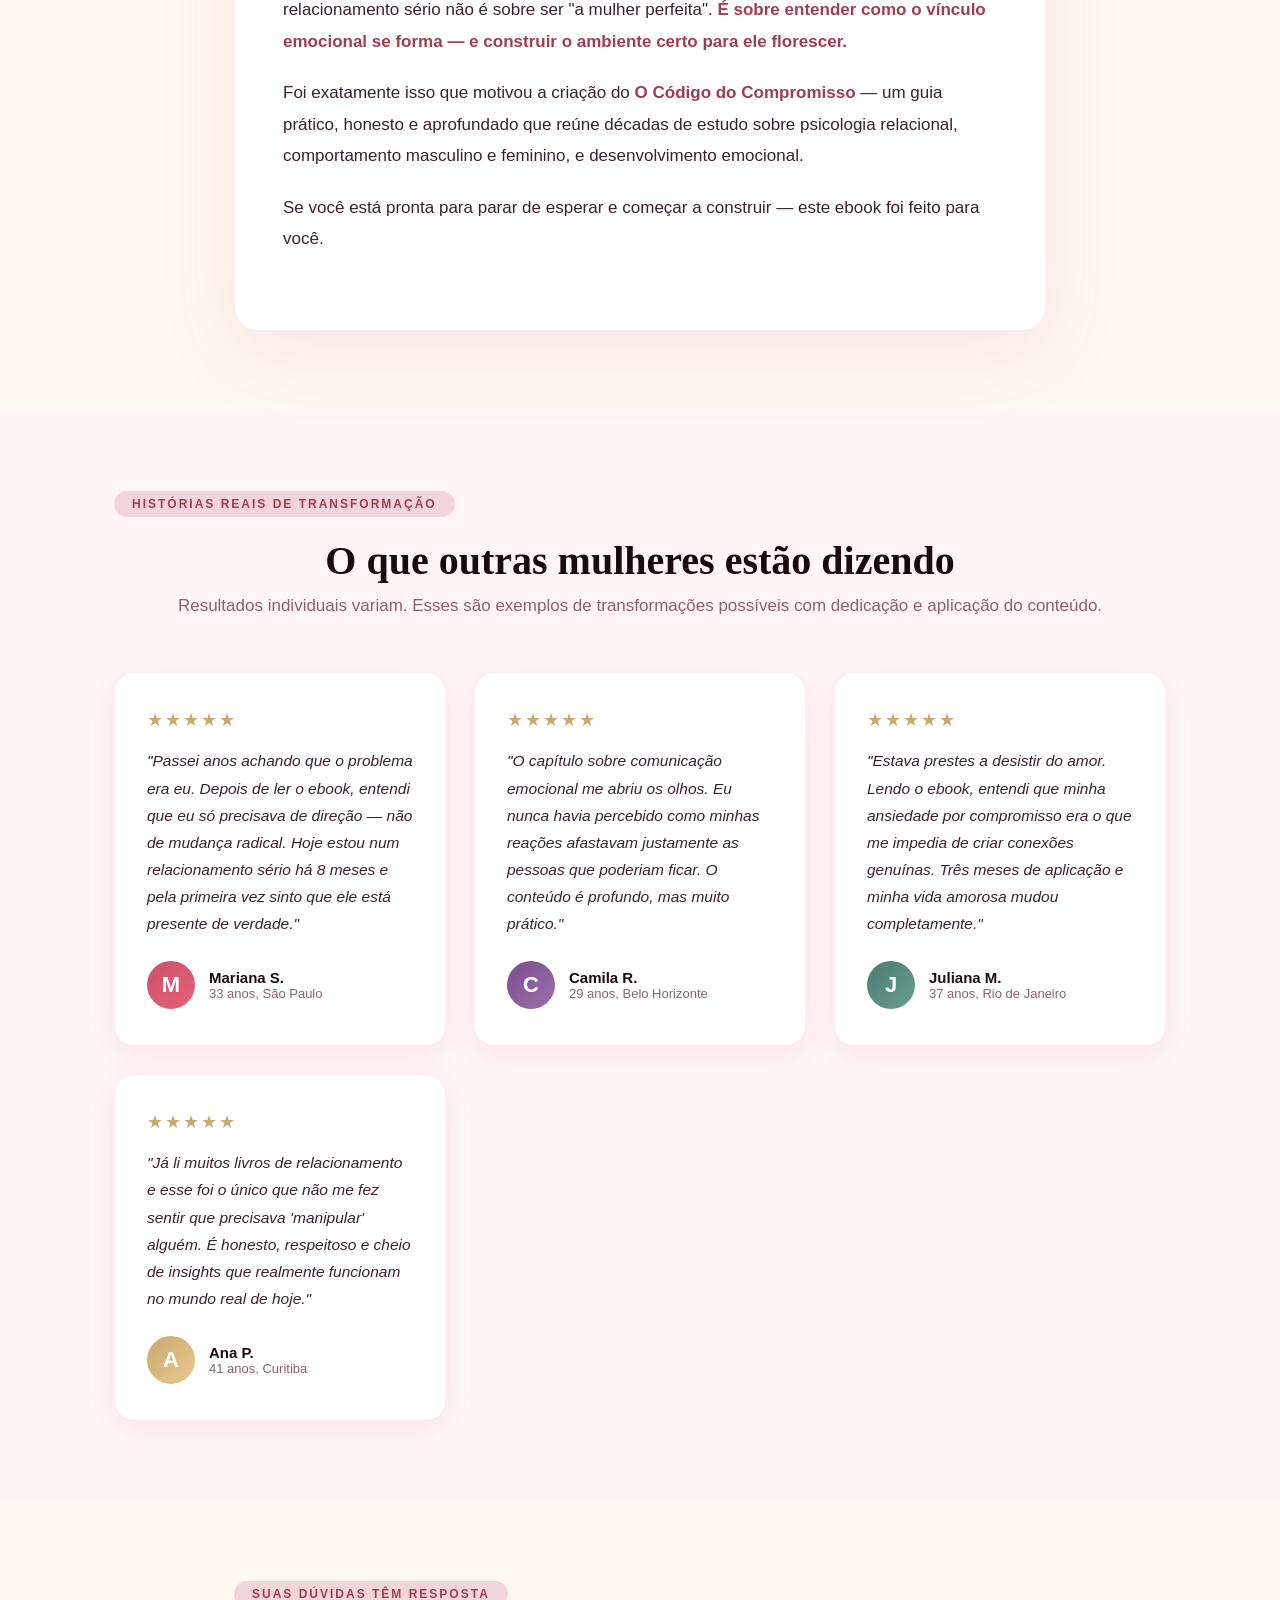
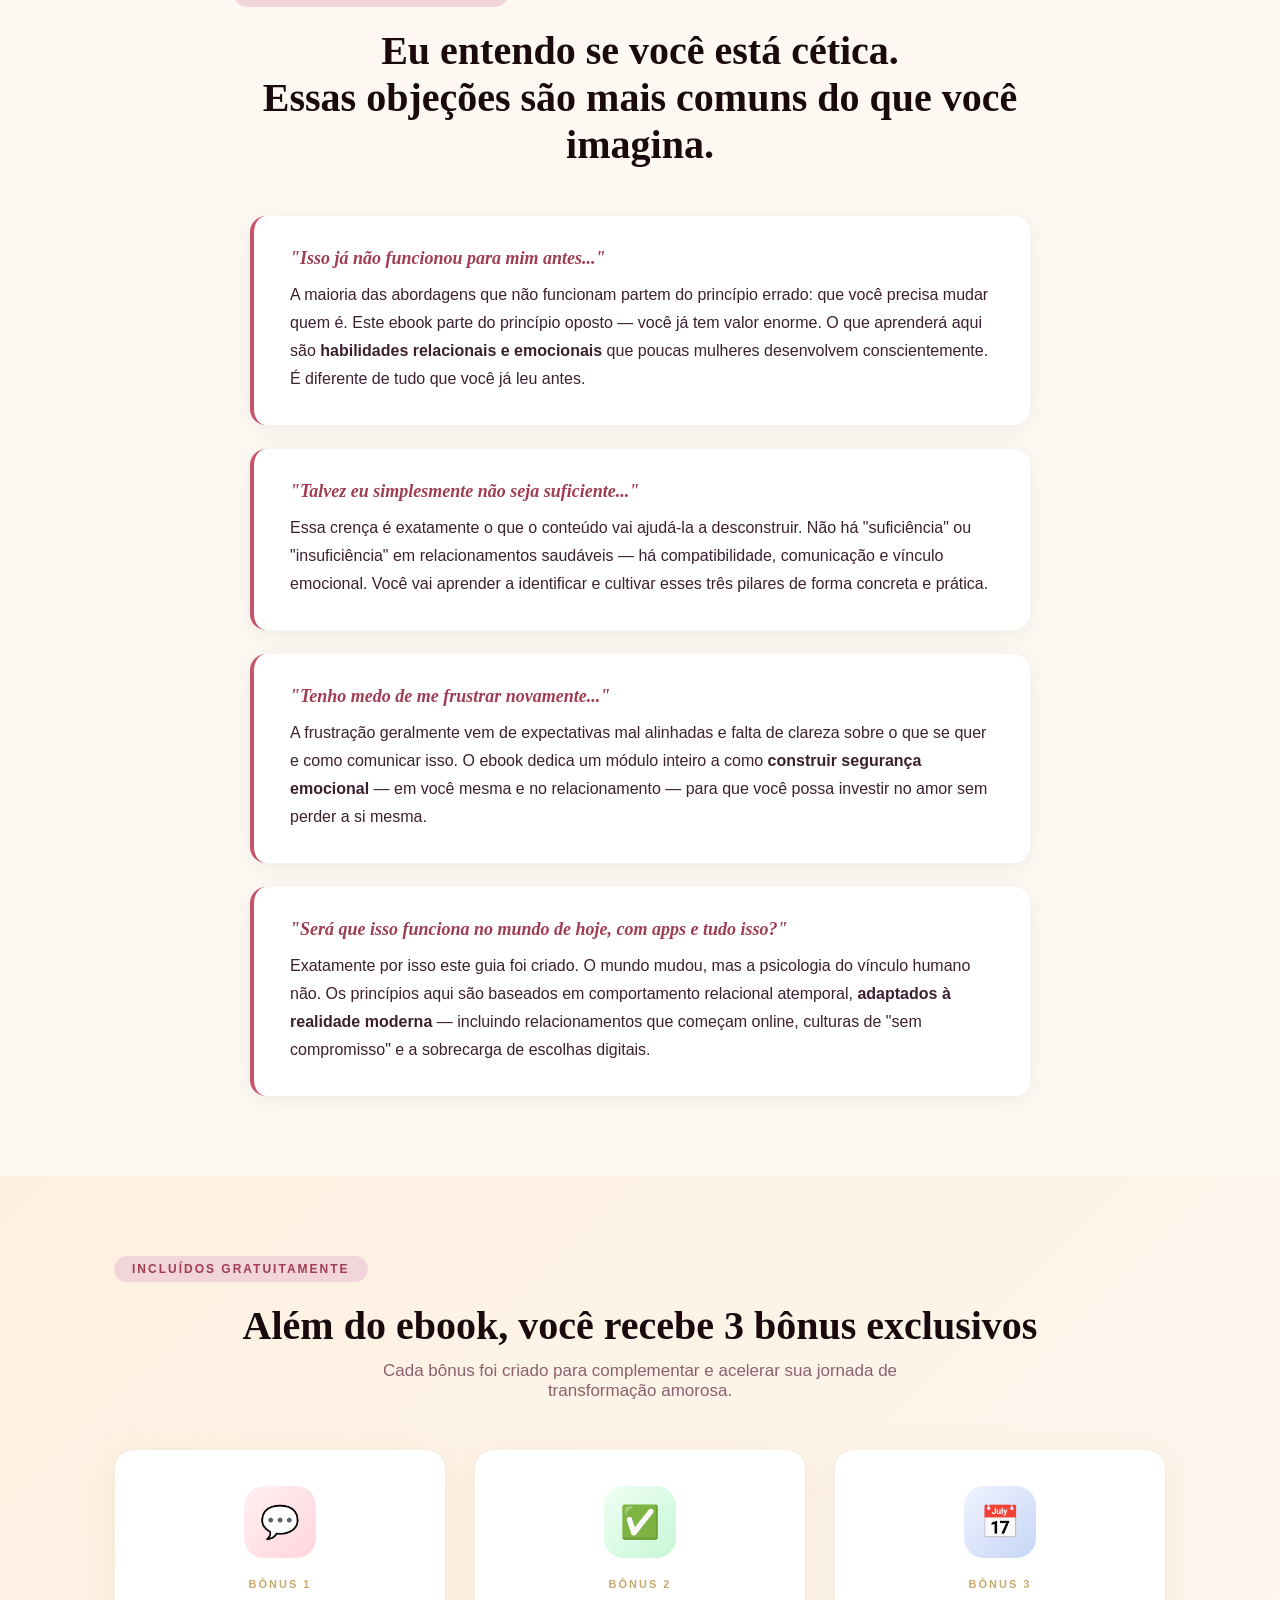
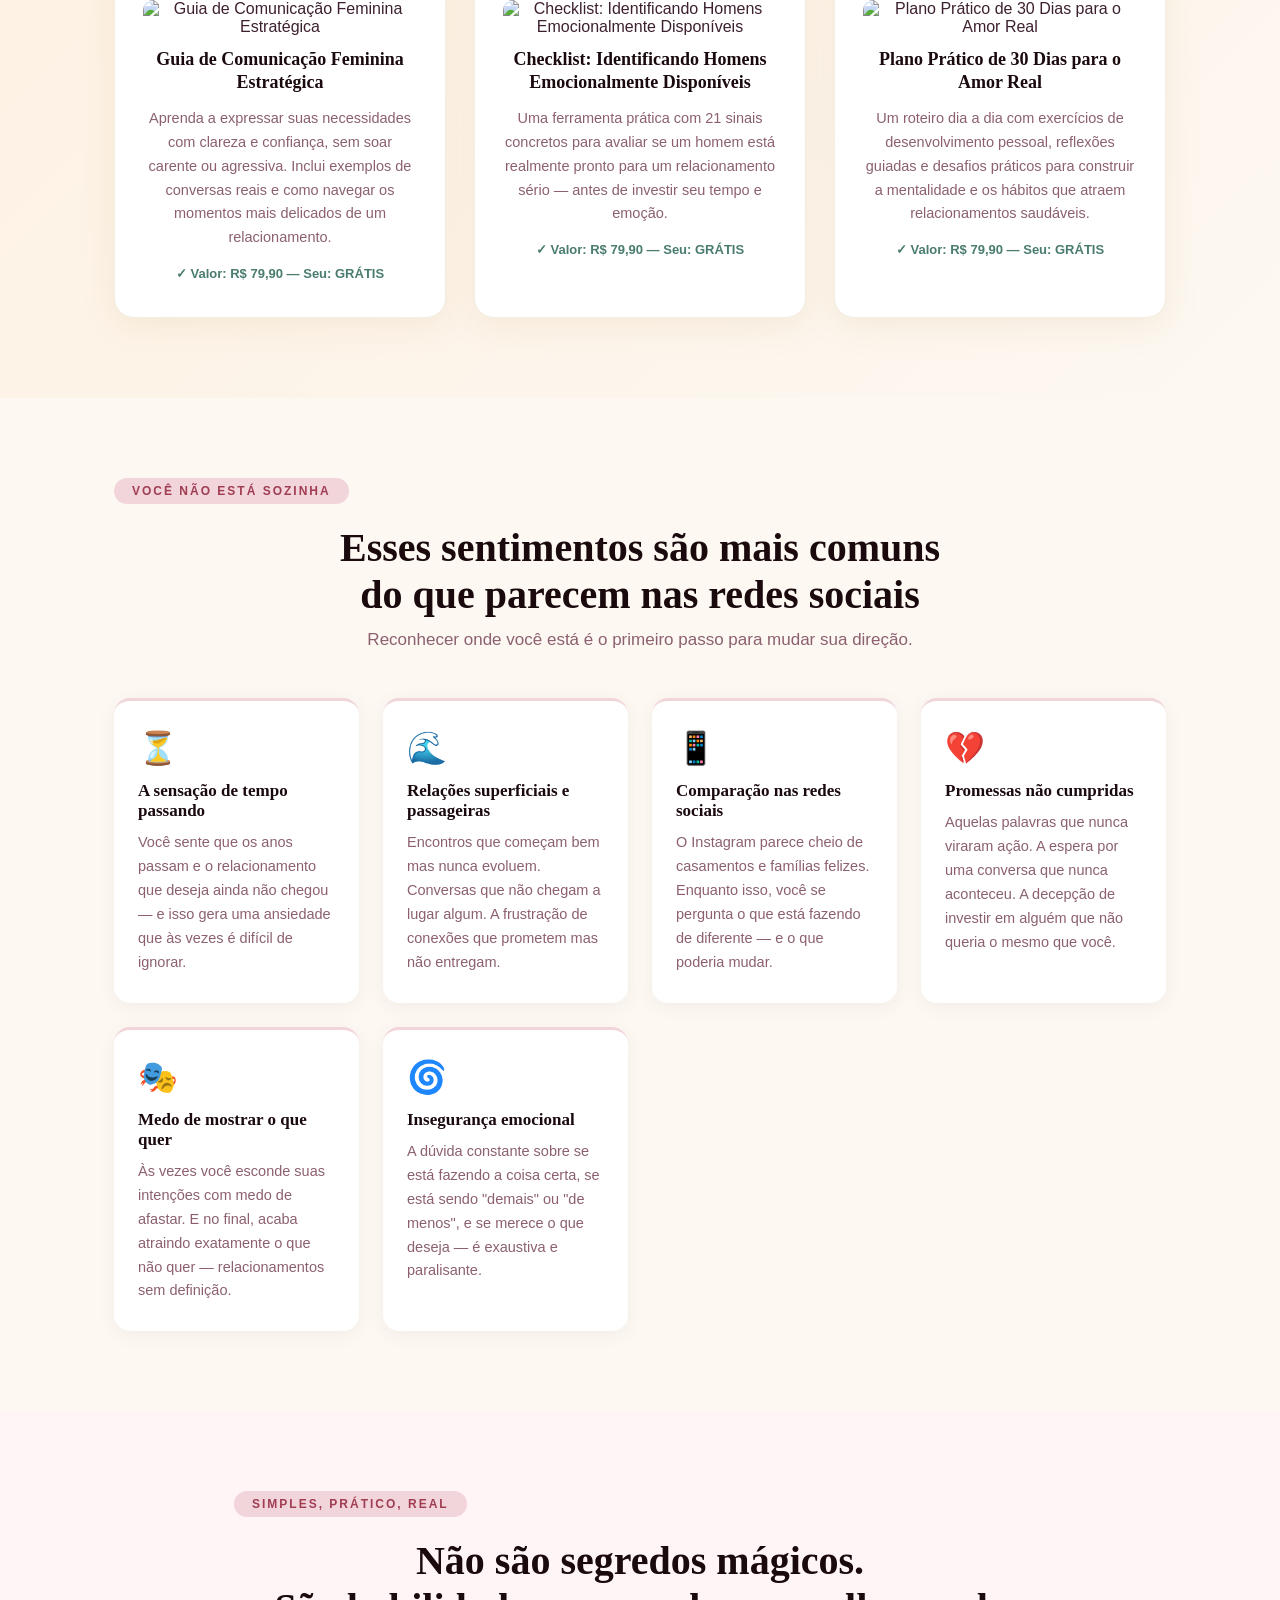
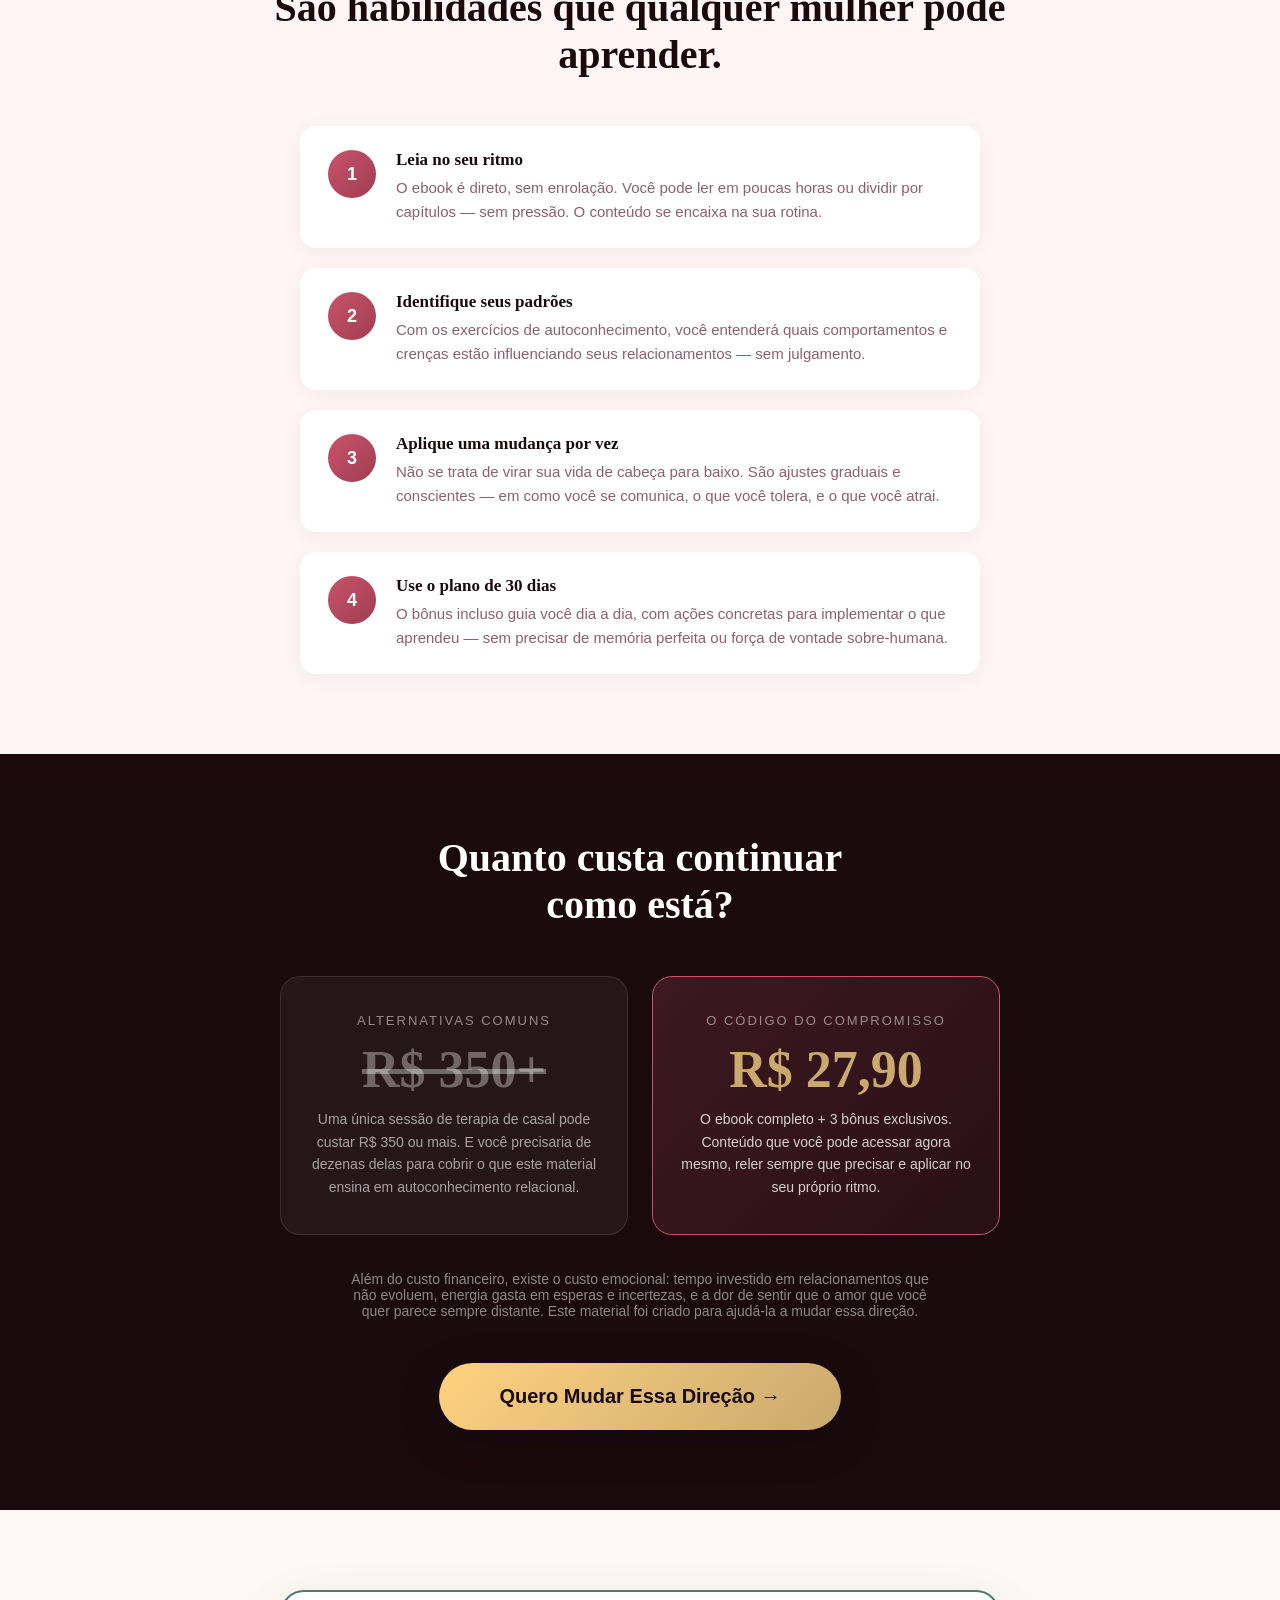
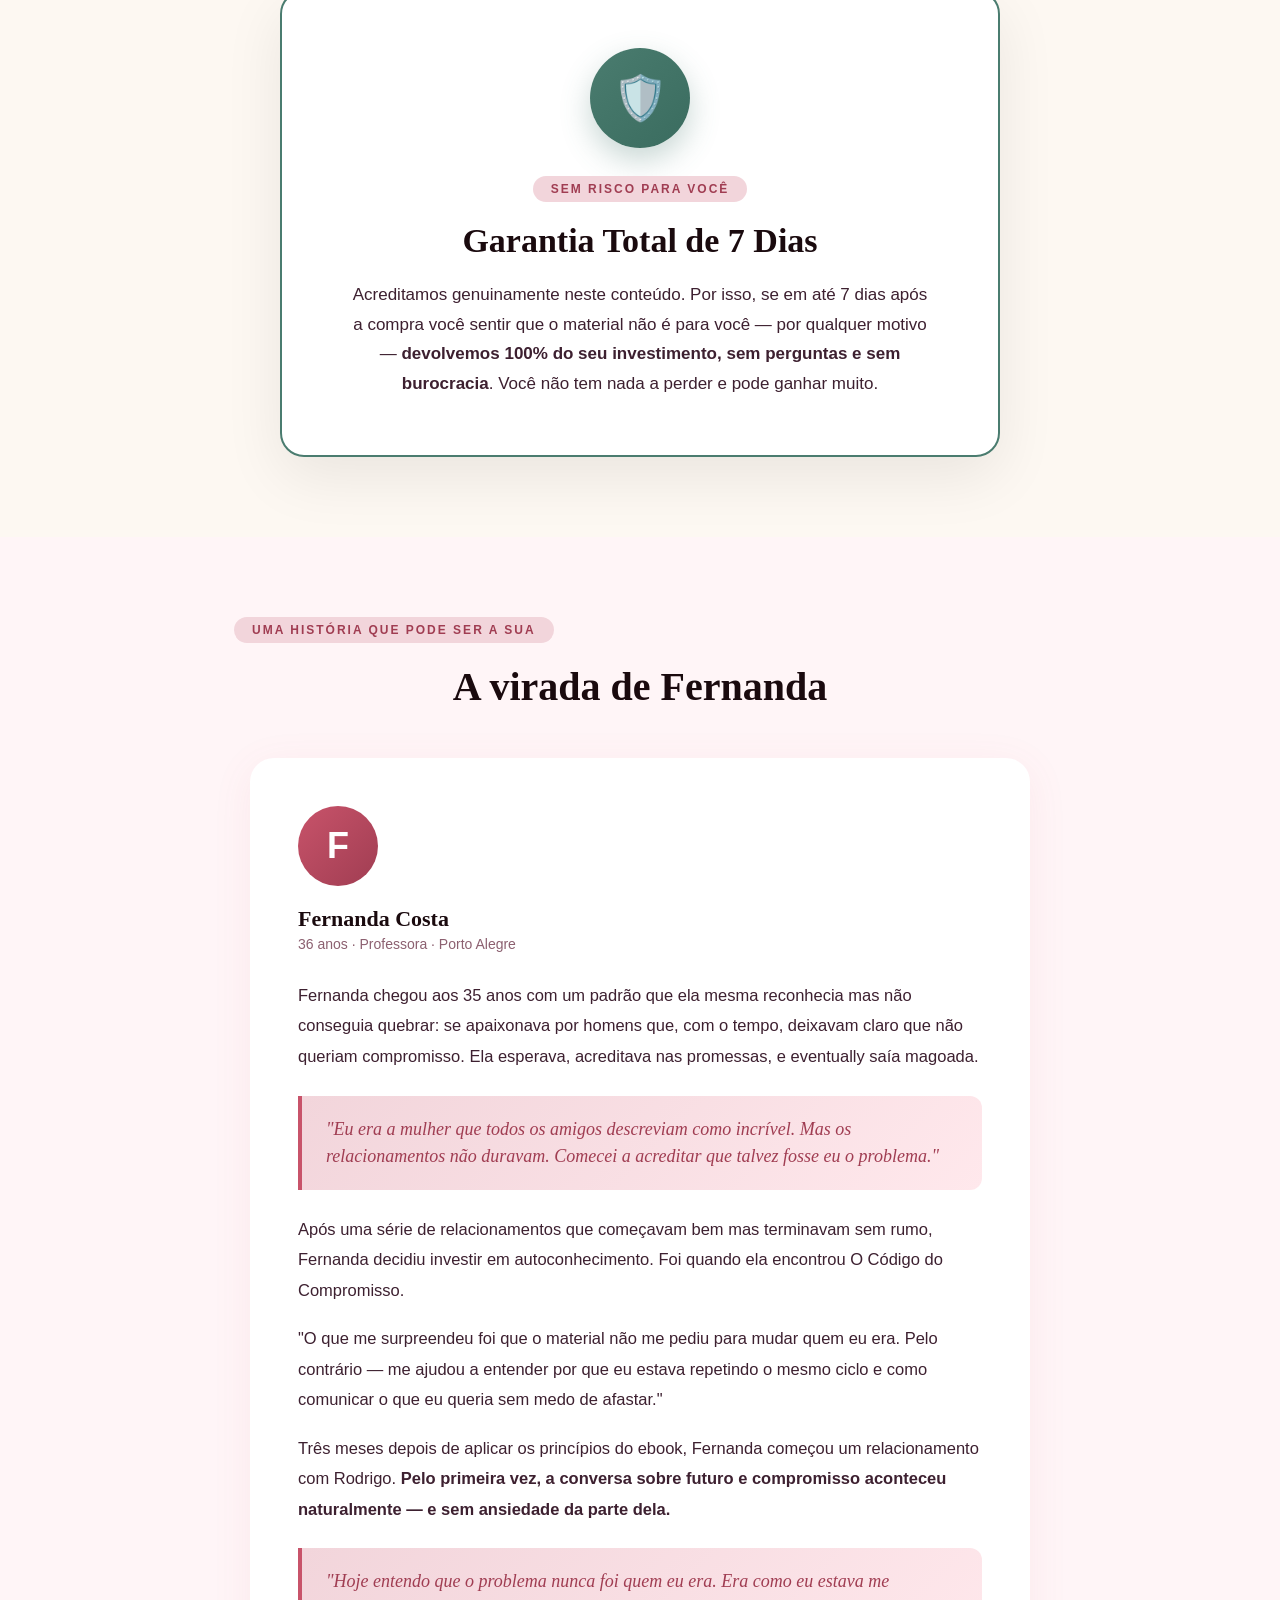
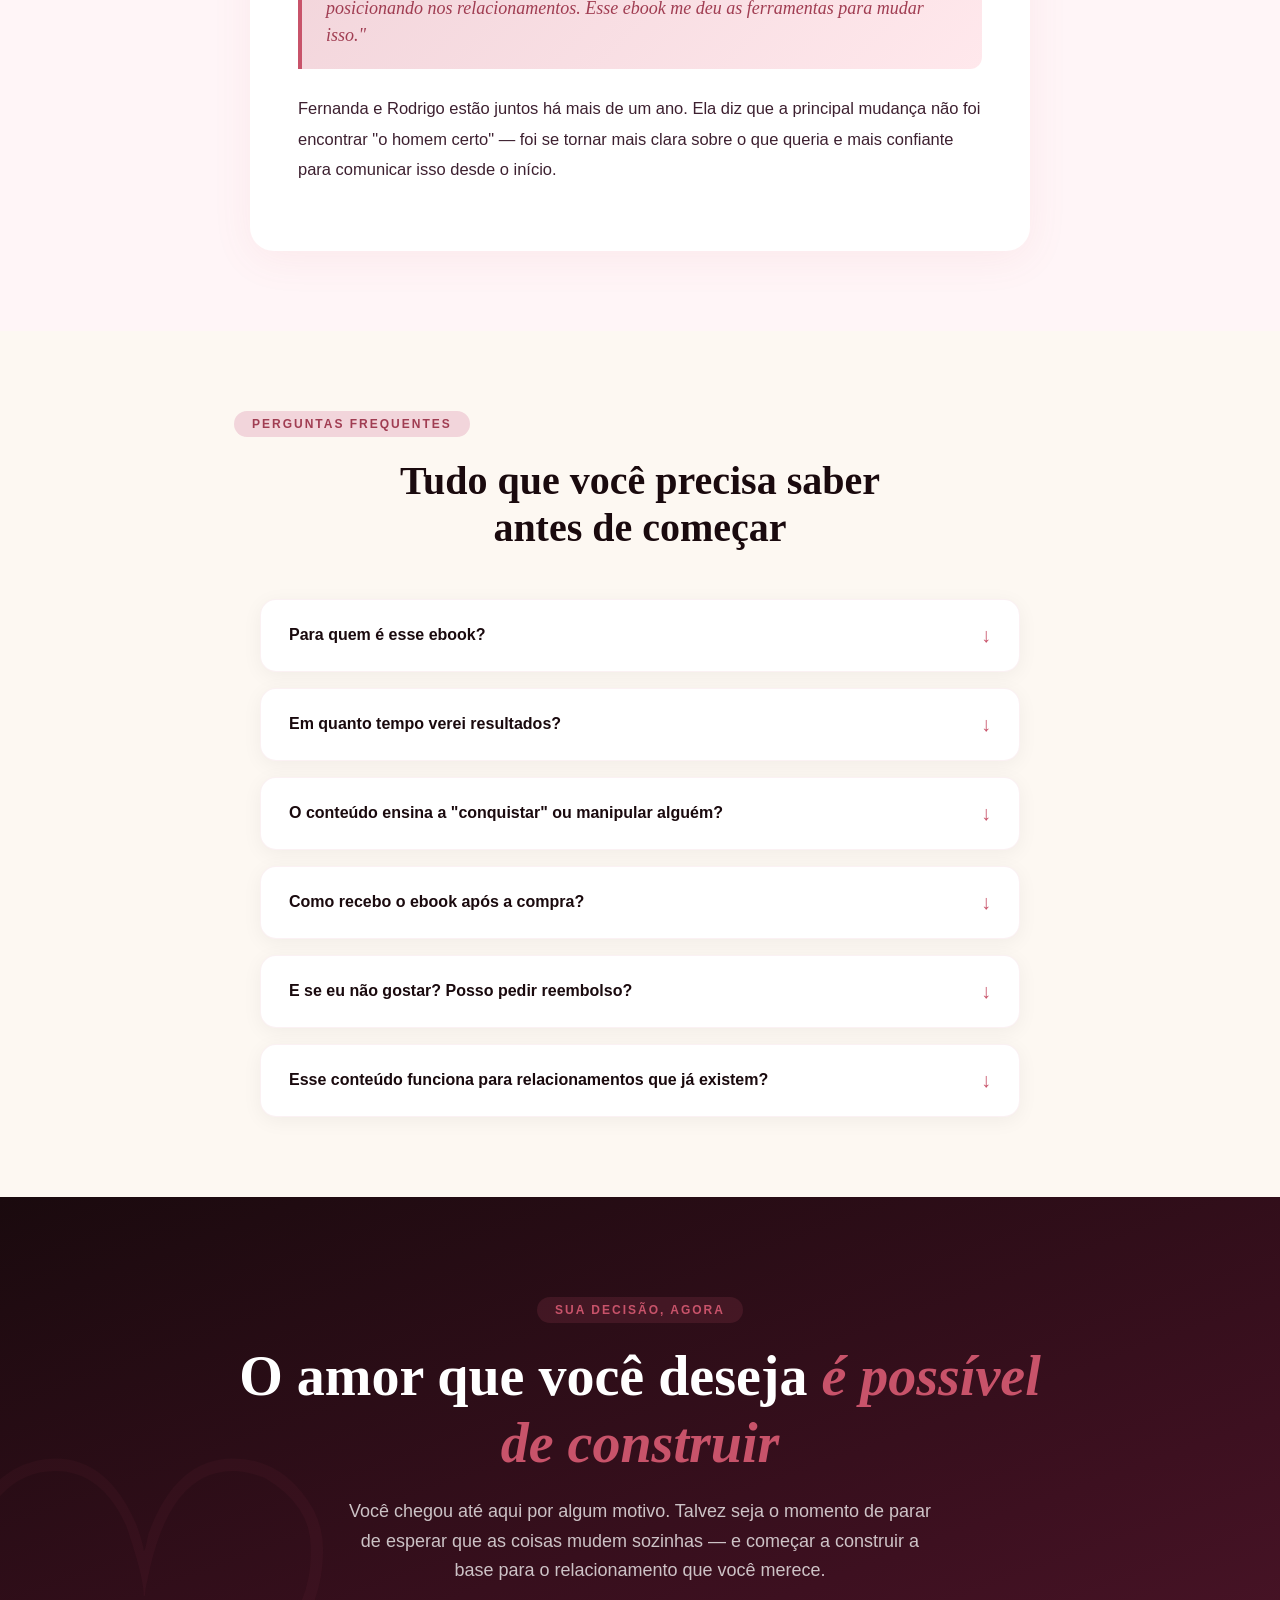
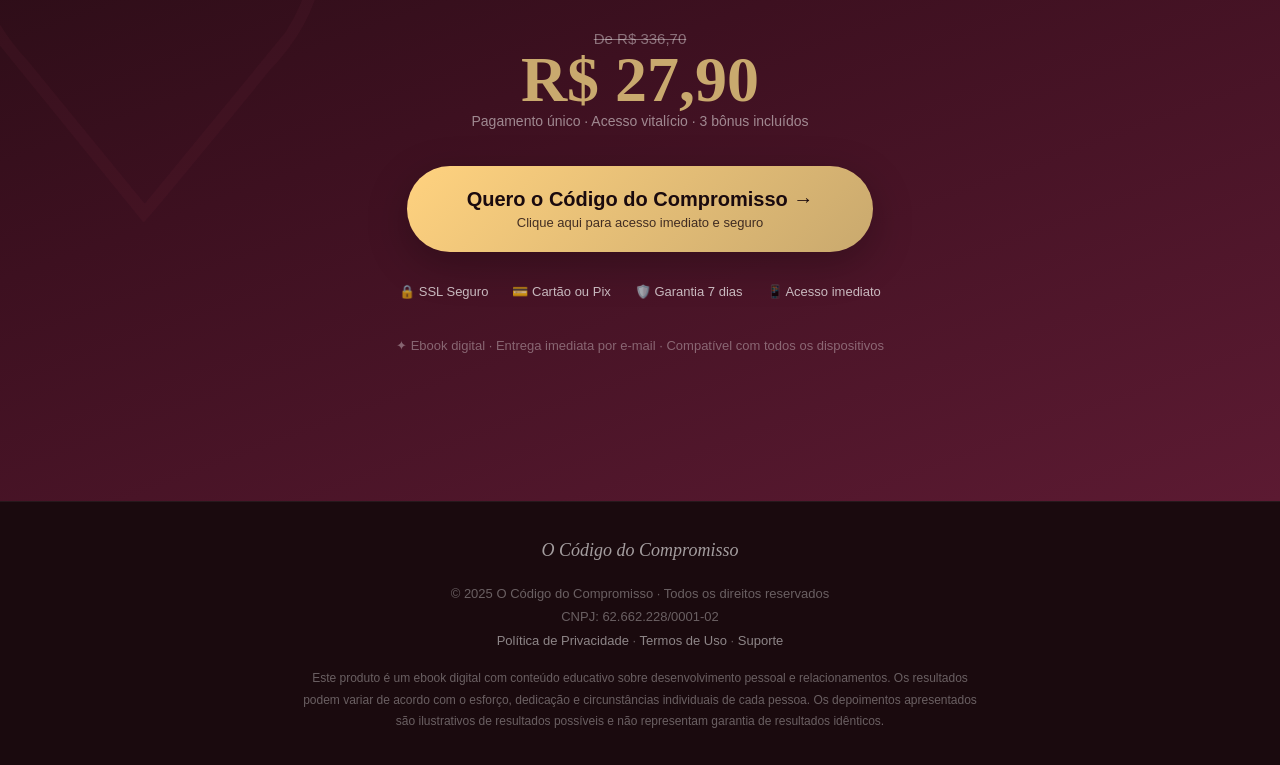
==== commit 88212464: "Add bonus images and descriptions to index.html" ====
--- a/index.html
+++ b/index.html
@@ -308,6 +308,7 @@
       <div class="bonus-card reveal">
         <div class="bonus-icon bi1">💬</div>
         <div class="bonus-label">Bônus 1</div>
+        <img src="https://metodocompromissoreal.com.br/1773164813.jpg" alt="Guia de Comunicação Feminina Estratégica" style="width:100%; border-radius:10px; margin-bottom:12px;">
         <div class="bonus-title">Guia de Comunicação Feminina Estratégica</div>
         <div class="bonus-desc">Aprenda a expressar suas necessidades com clareza e confiança, sem soar carente ou agressiva. Inclui exemplos de conversas reais e como navegar os momentos mais delicados de um relacionamento.</div>
         <div class="bonus-value">✓ Valor: R$ 79,90 — Seu: GRÁTIS</div>
@@ -316,6 +317,7 @@
       <div class="bonus-card reveal">
         <div class="bonus-icon bi2">✅</div>
         <div class="bonus-label">Bônus 2</div>
+        <img src="https://metodocompromissoreal.com.br/1773165146.jpg" alt="Checklist: Identificando Homens Emocionalmente Disponíveis" style="width:100%; border-radius:10px; margin-bottom:12px;">
         <div class="bonus-title">Checklist: Identificando Homens Emocionalmente Disponíveis</div>
         <div class="bonus-desc">Uma ferramenta prática com 21 sinais concretos para avaliar se um homem está realmente pronto para um relacionamento sério — antes de investir seu tempo e emoção.</div>
         <div class="bonus-value">✓ Valor: R$ 79,90 — Seu: GRÁTIS</div>
@@ -324,6 +326,7 @@
       <div class="bonus-card reveal">
         <div class="bonus-icon bi3">📅</div>
         <div class="bonus-label">Bônus 3</div>
+        <img src="https://metodocompromissoreal.com.br/1773165289.jpg" alt="Plano Prático de 30 Dias para o Amor Real" style="width:100%; border-radius:10px; margin-bottom:12px;">
         <div class="bonus-title">Plano Prático de 30 Dias para o Amor Real</div>
         <div class="bonus-desc">Um roteiro dia a dia com exercícios de desenvolvimento pessoal, reflexões guiadas e desafios práticos para construir a mentalidade e os hábitos que atraem relacionamentos saudáveis.</div>
         <div class="bonus-value">✓ Valor: R$ 79,90 — Seu: GRÁTIS</div>
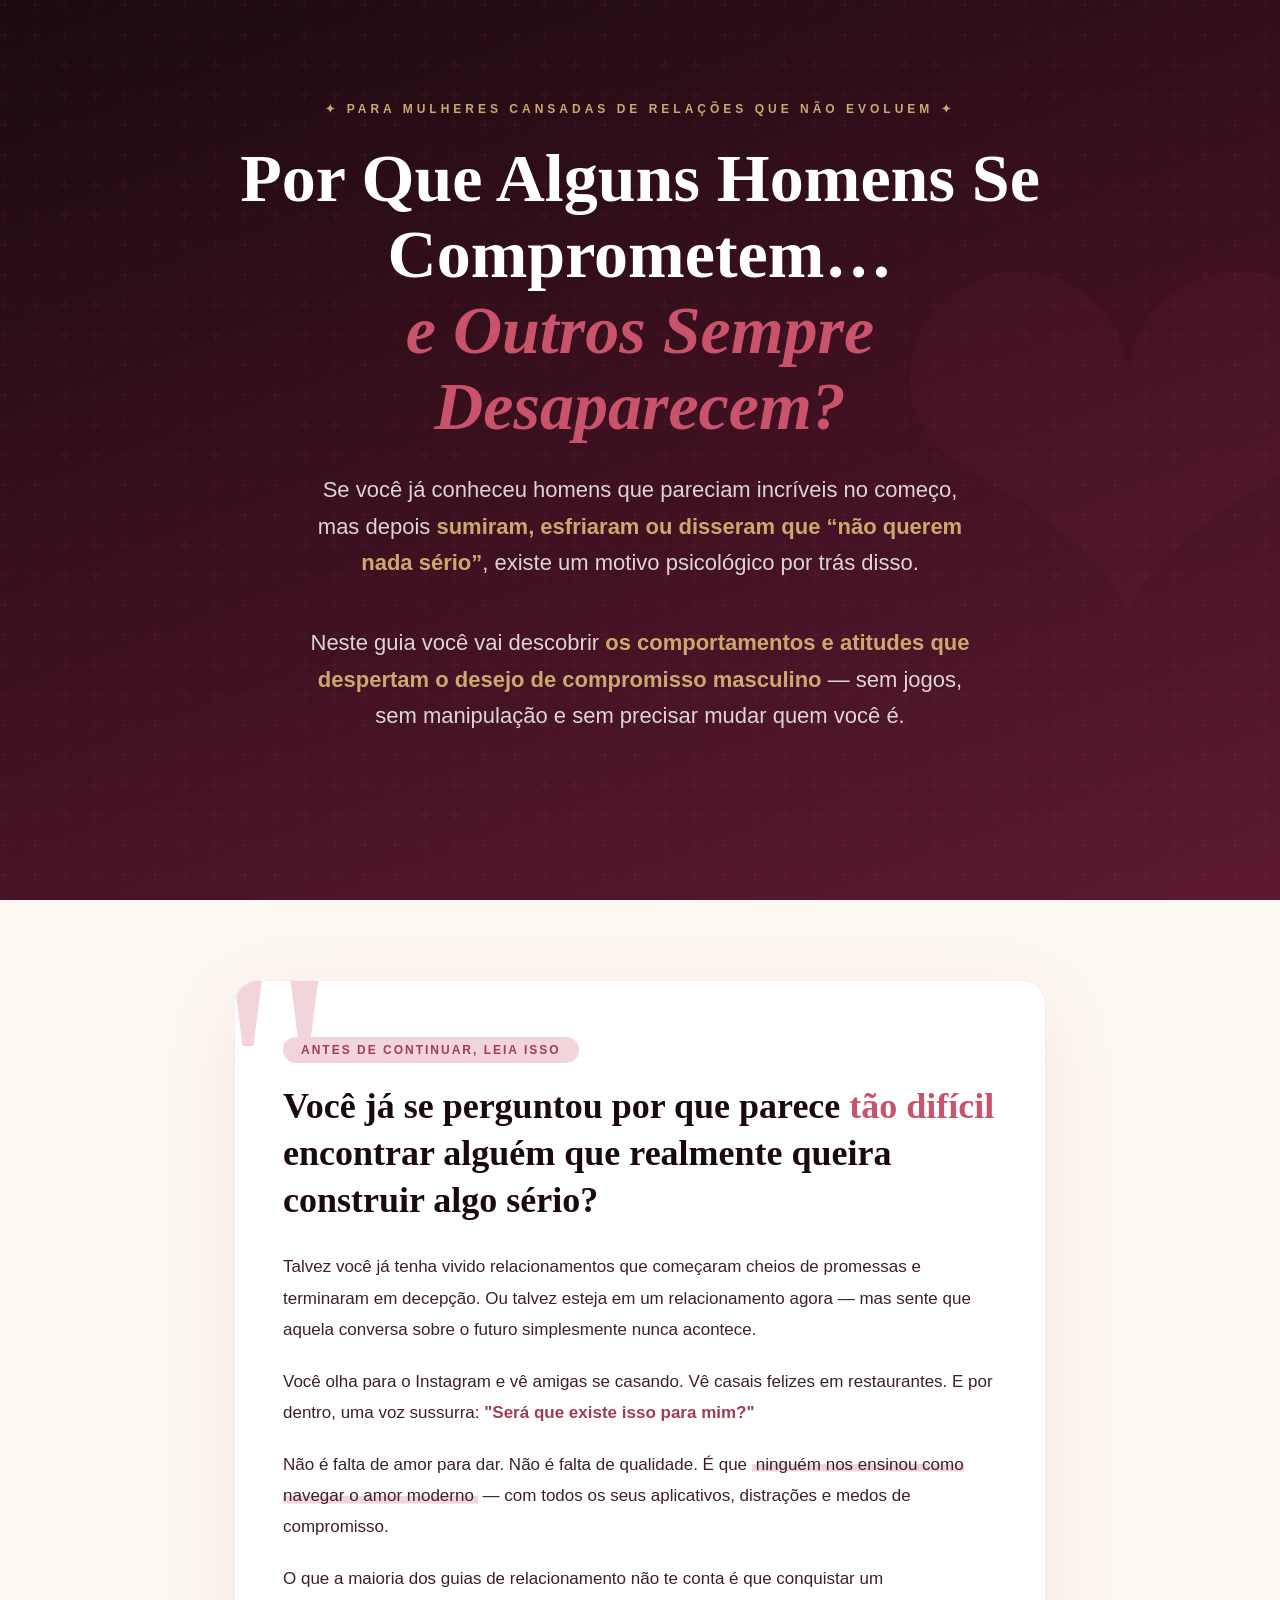
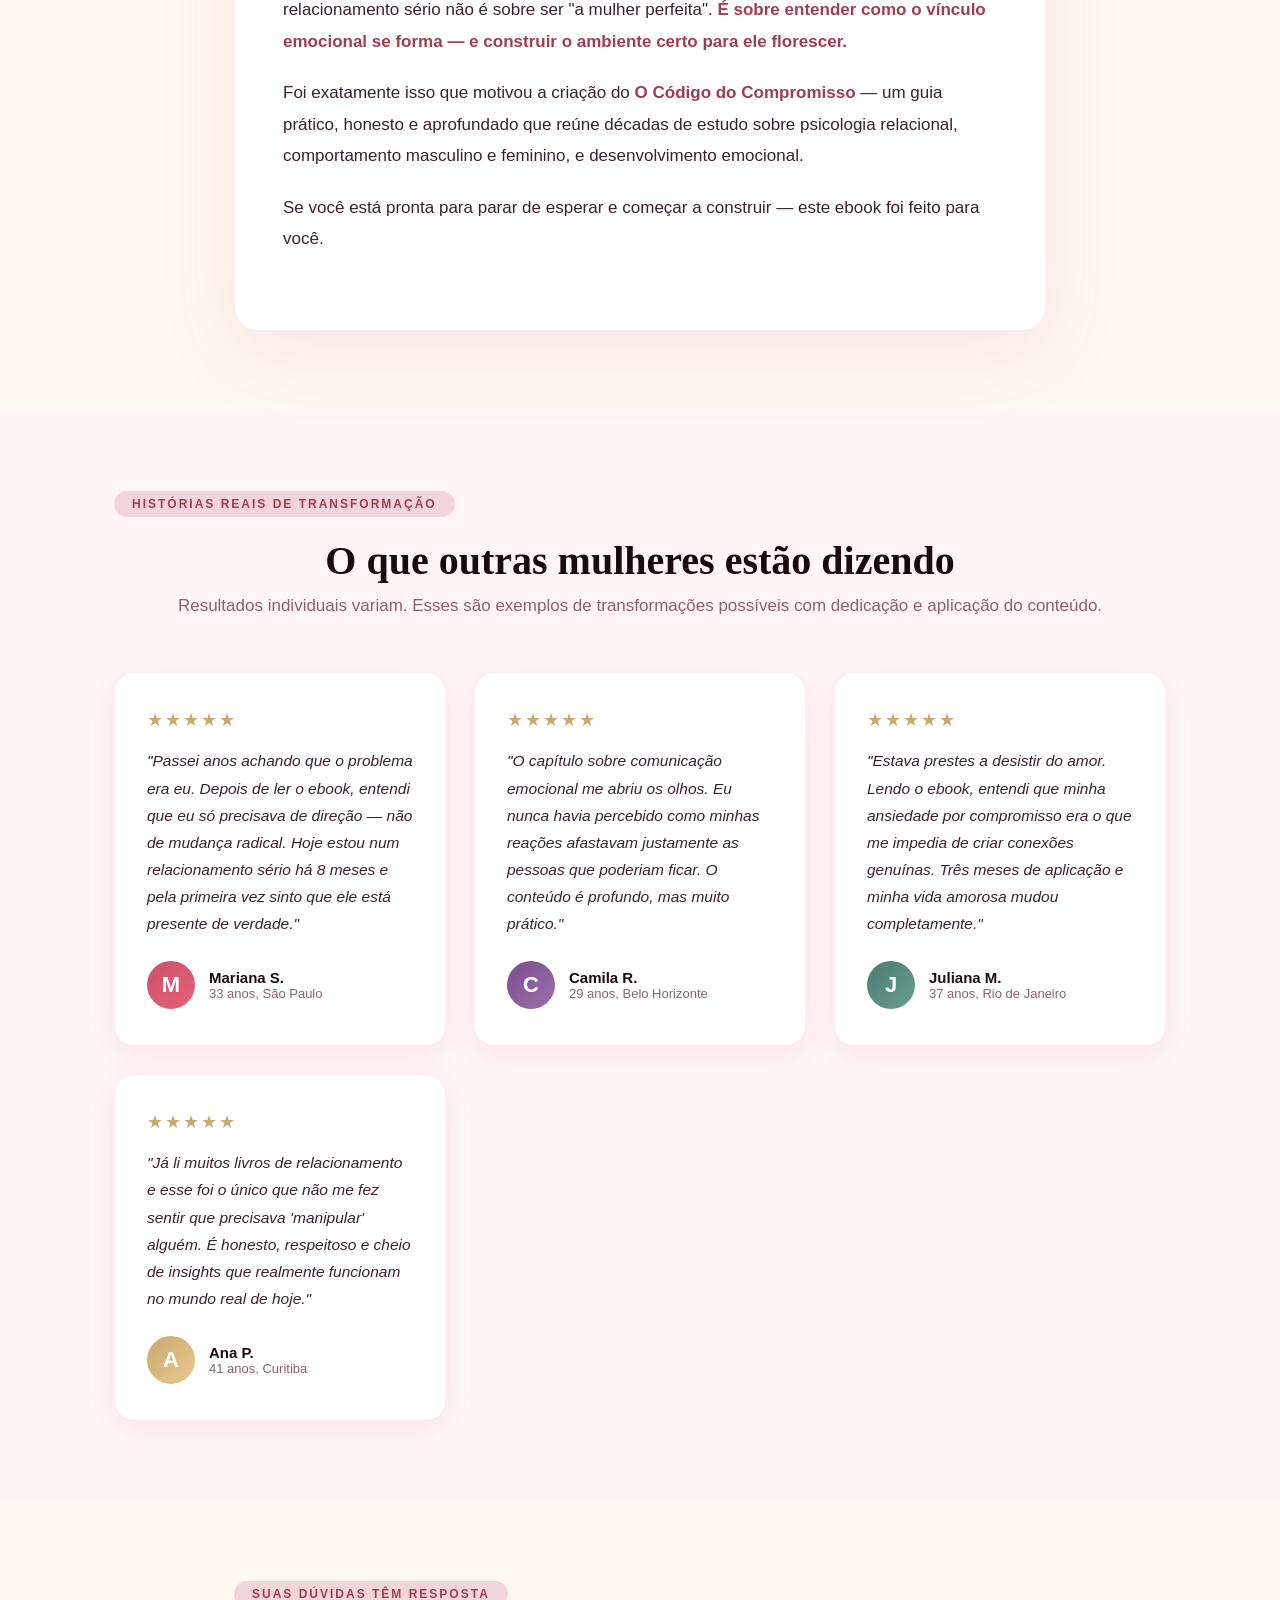
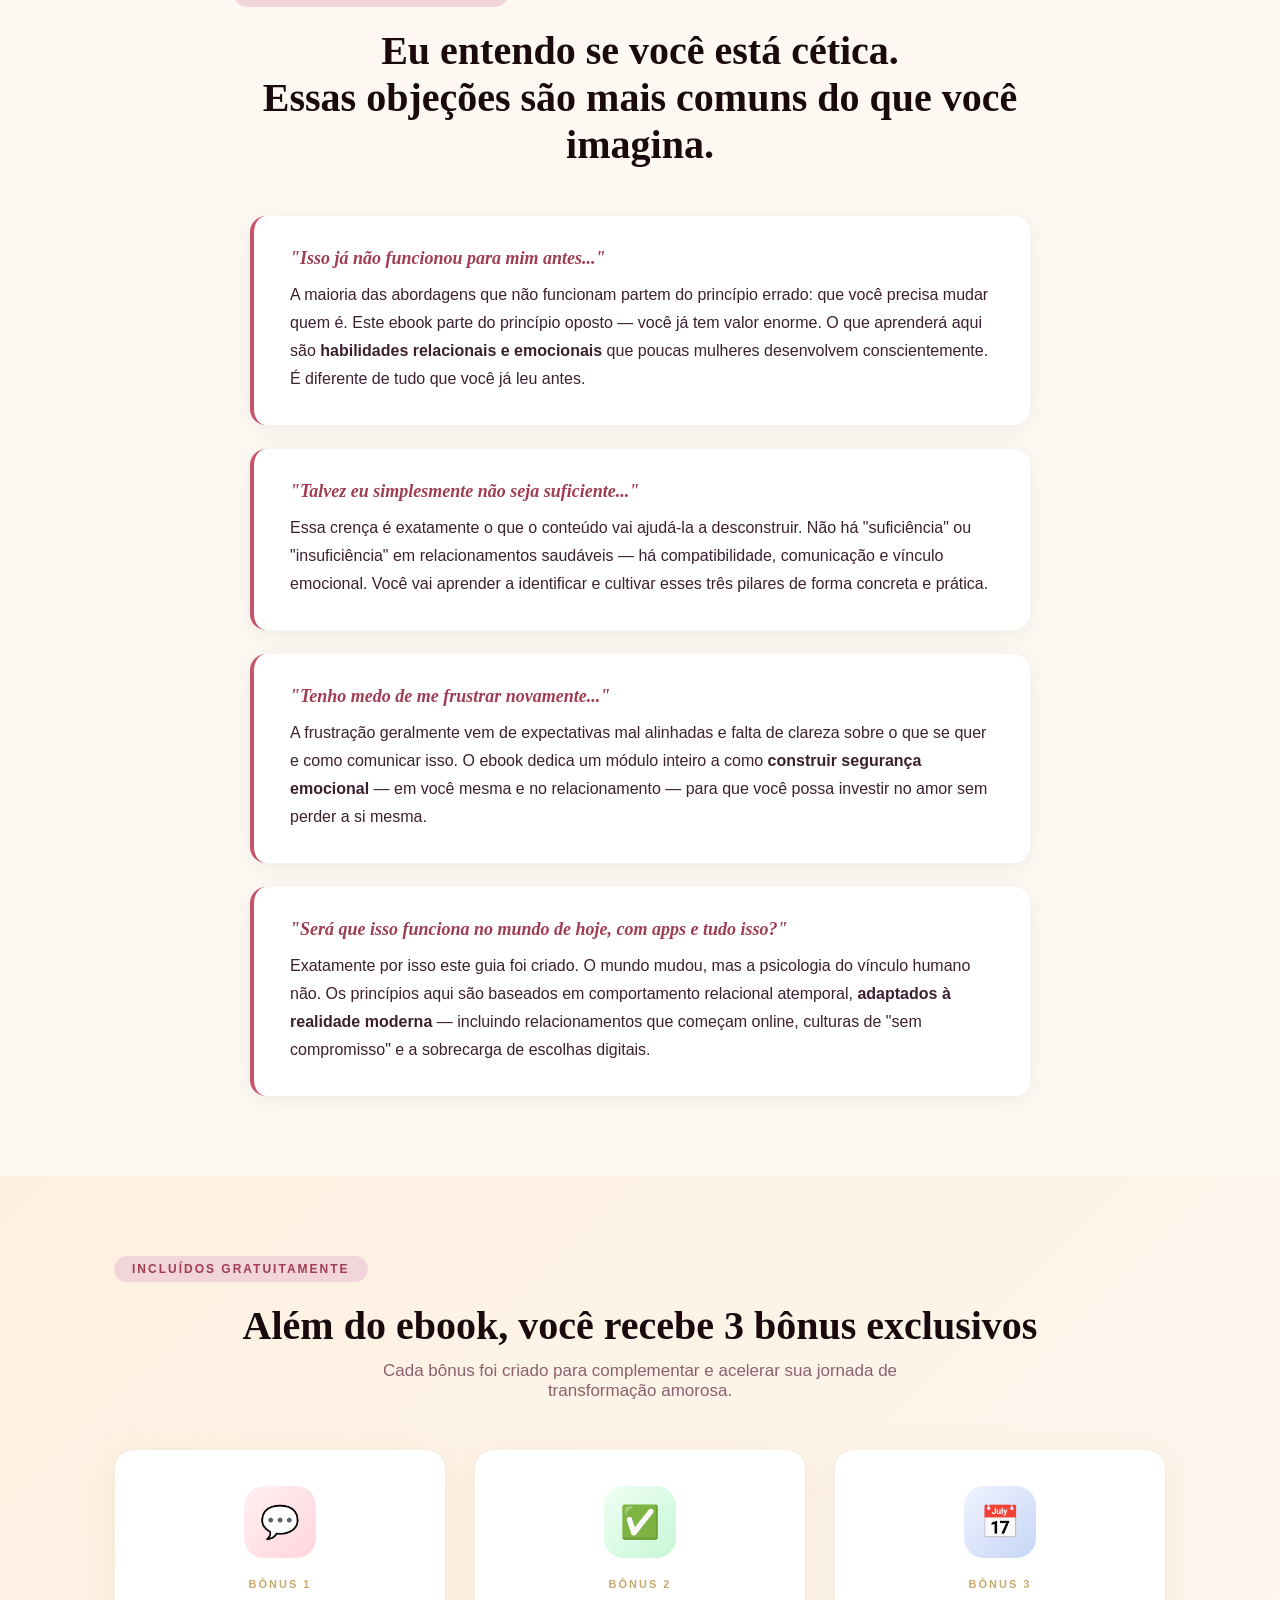
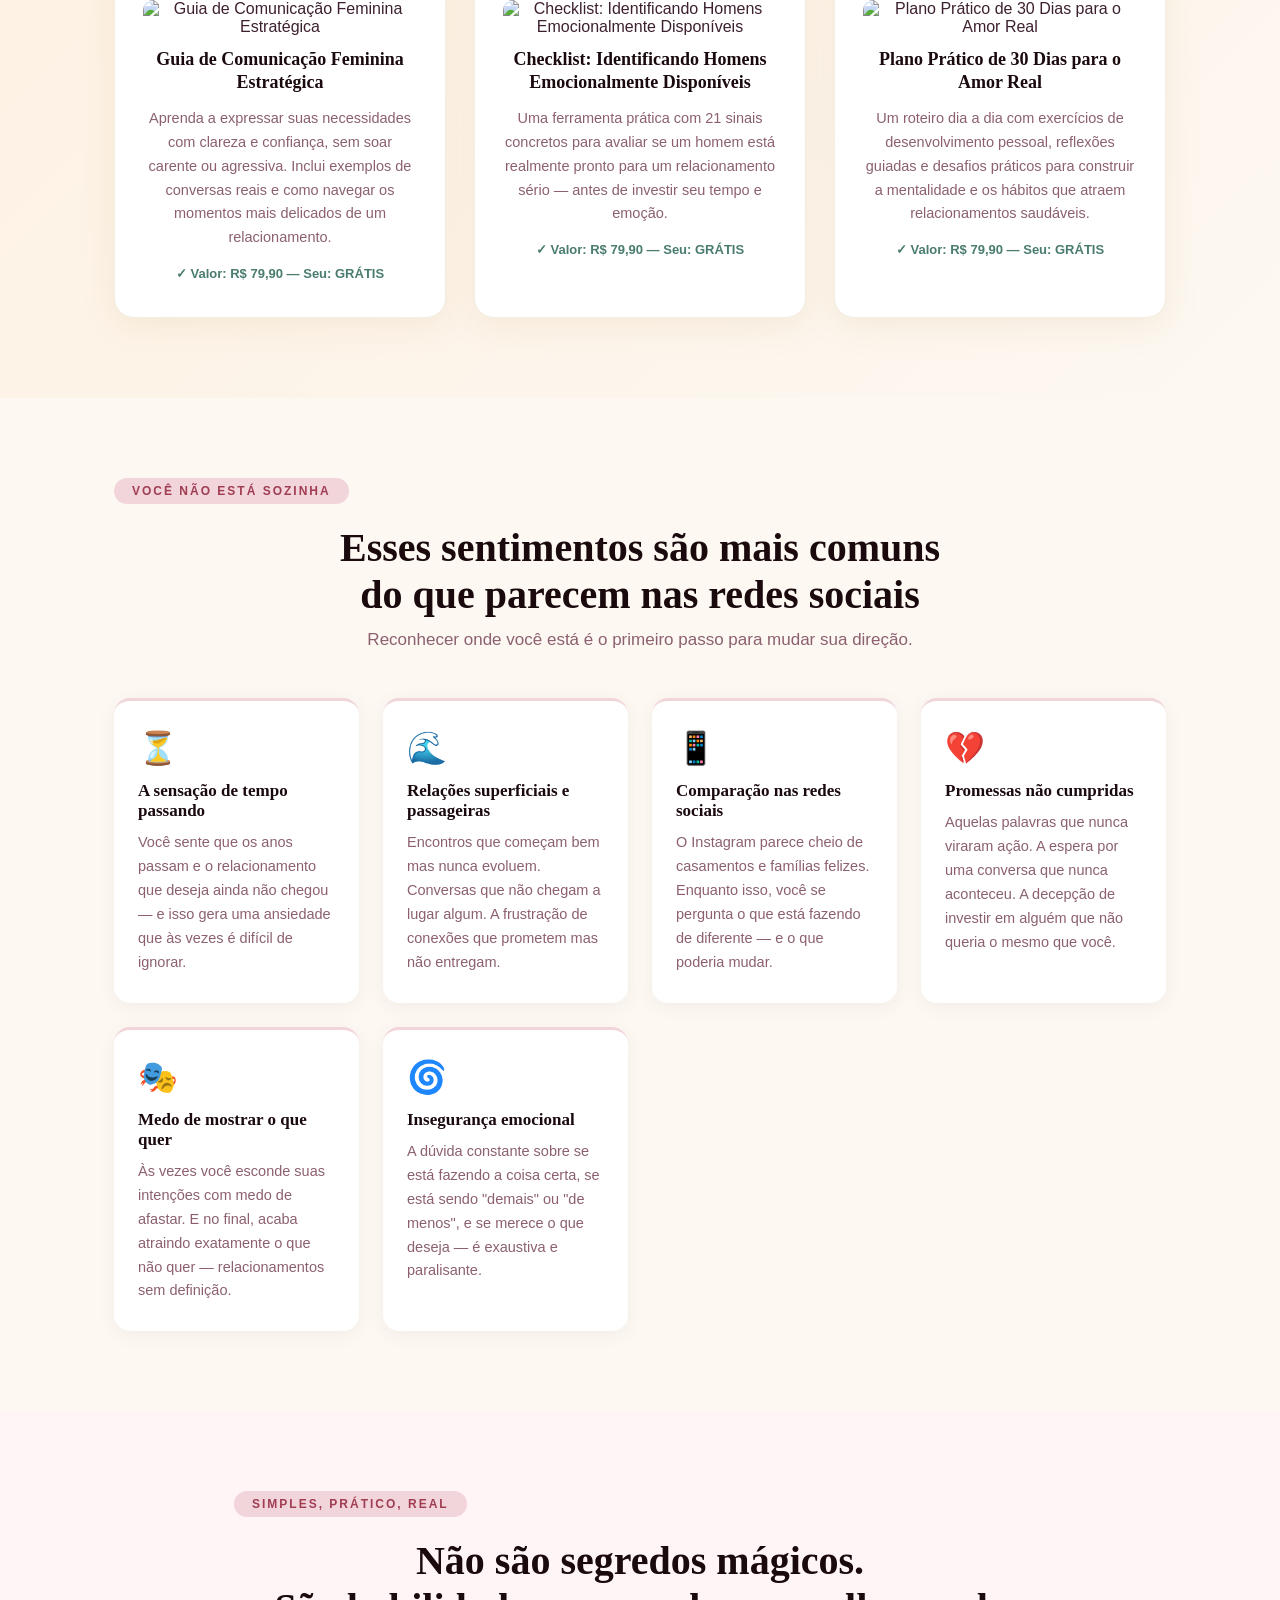
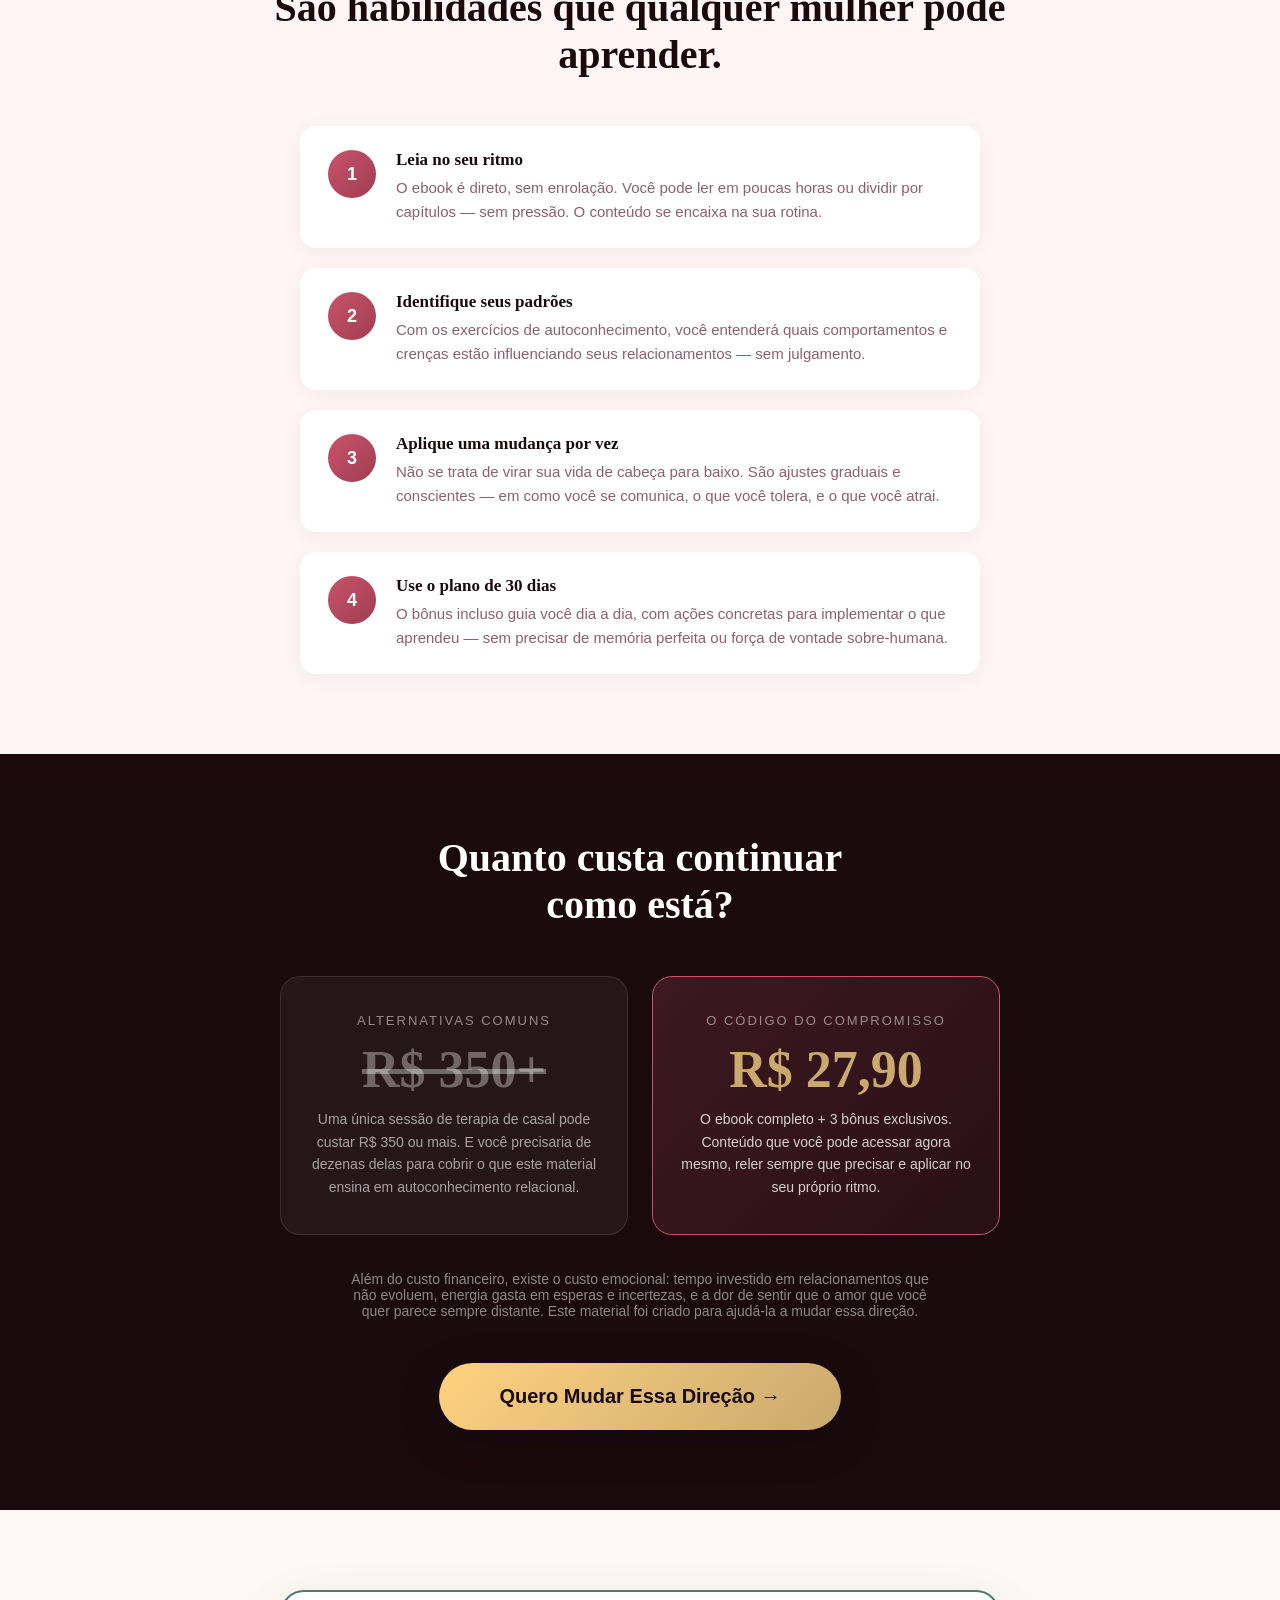
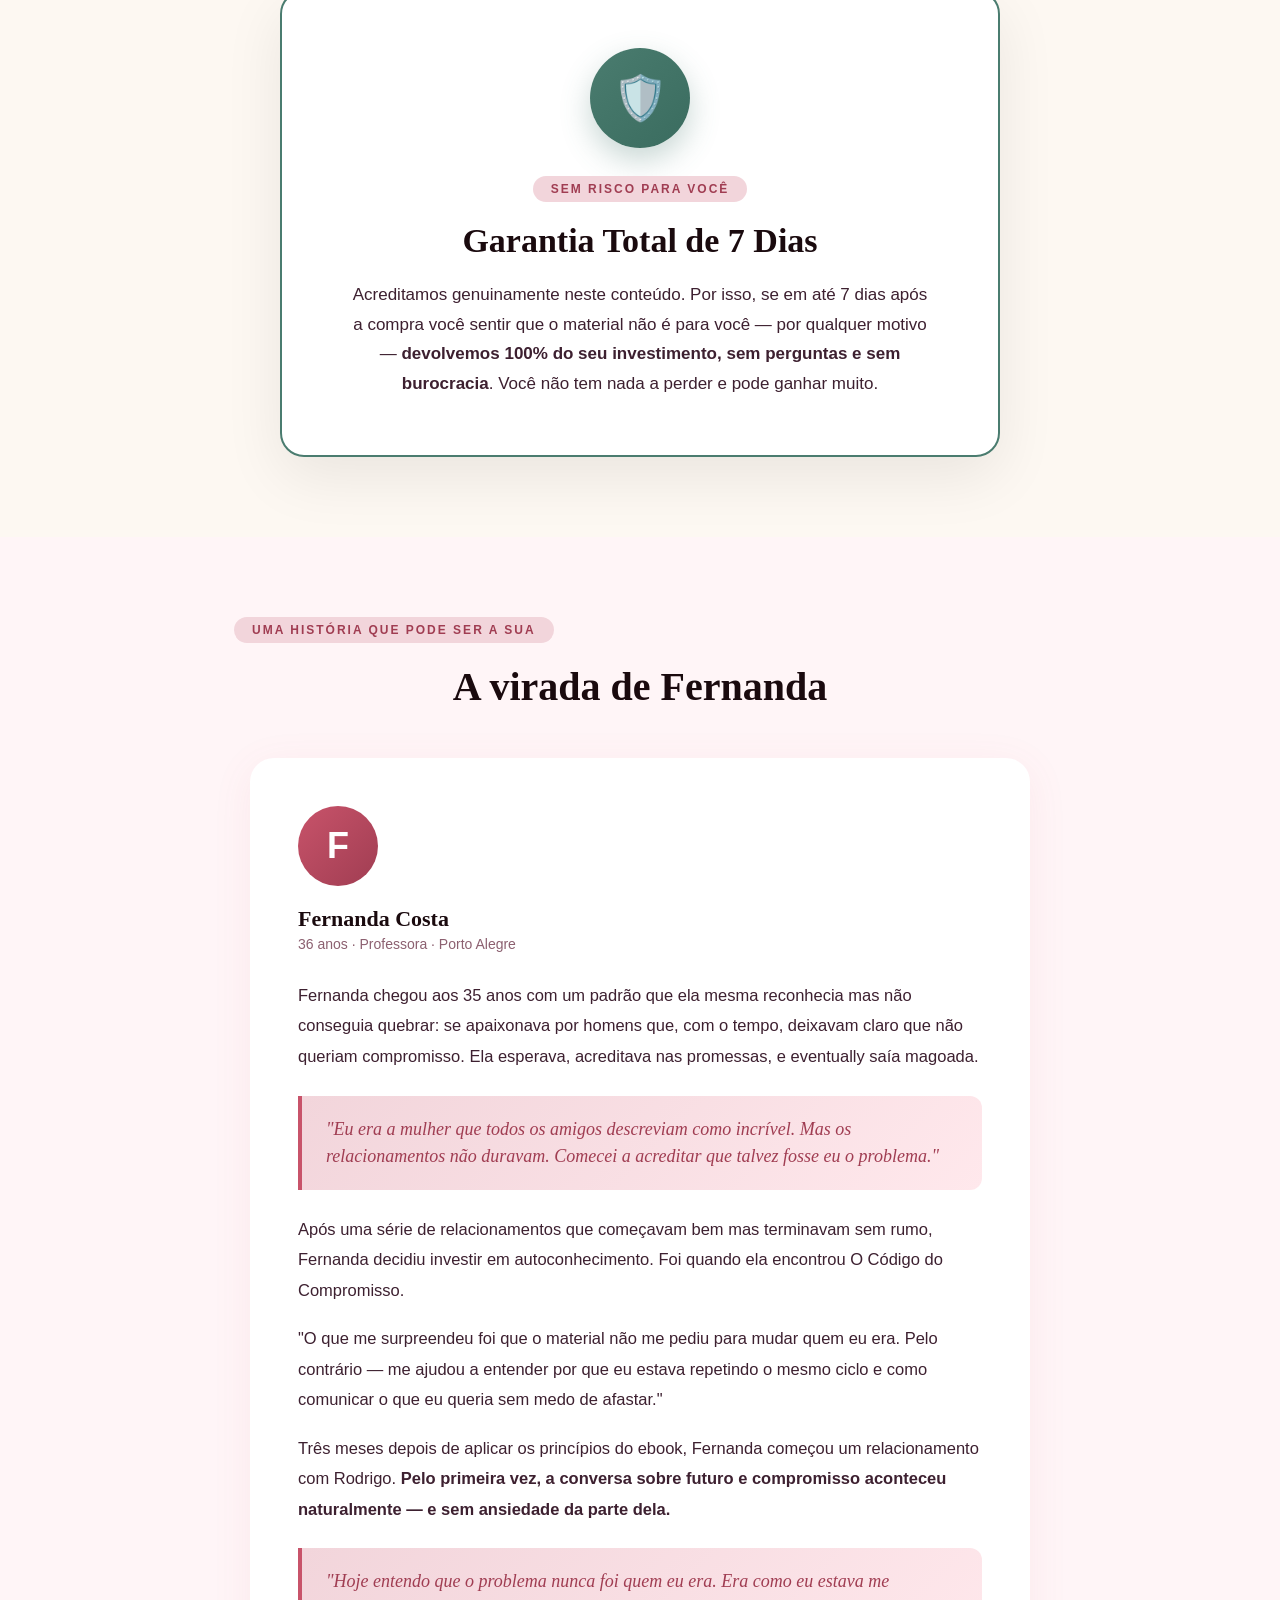
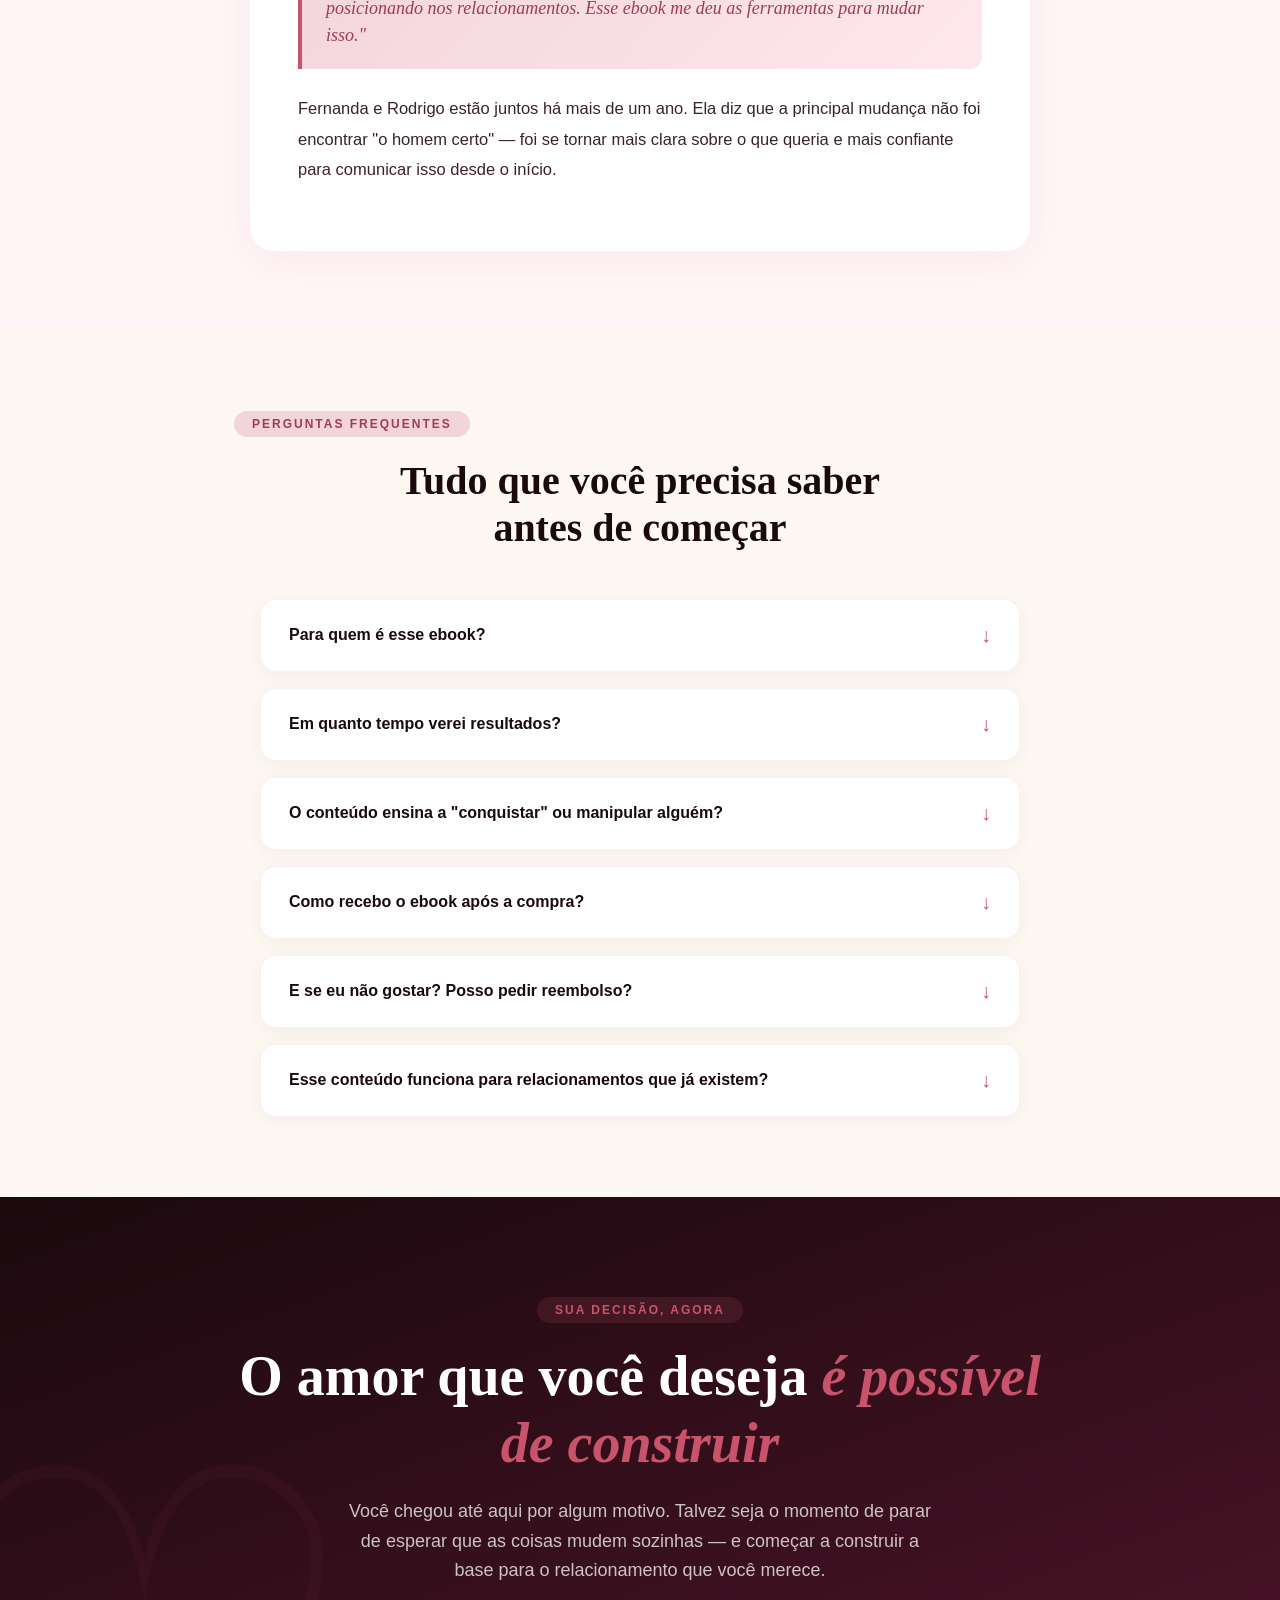
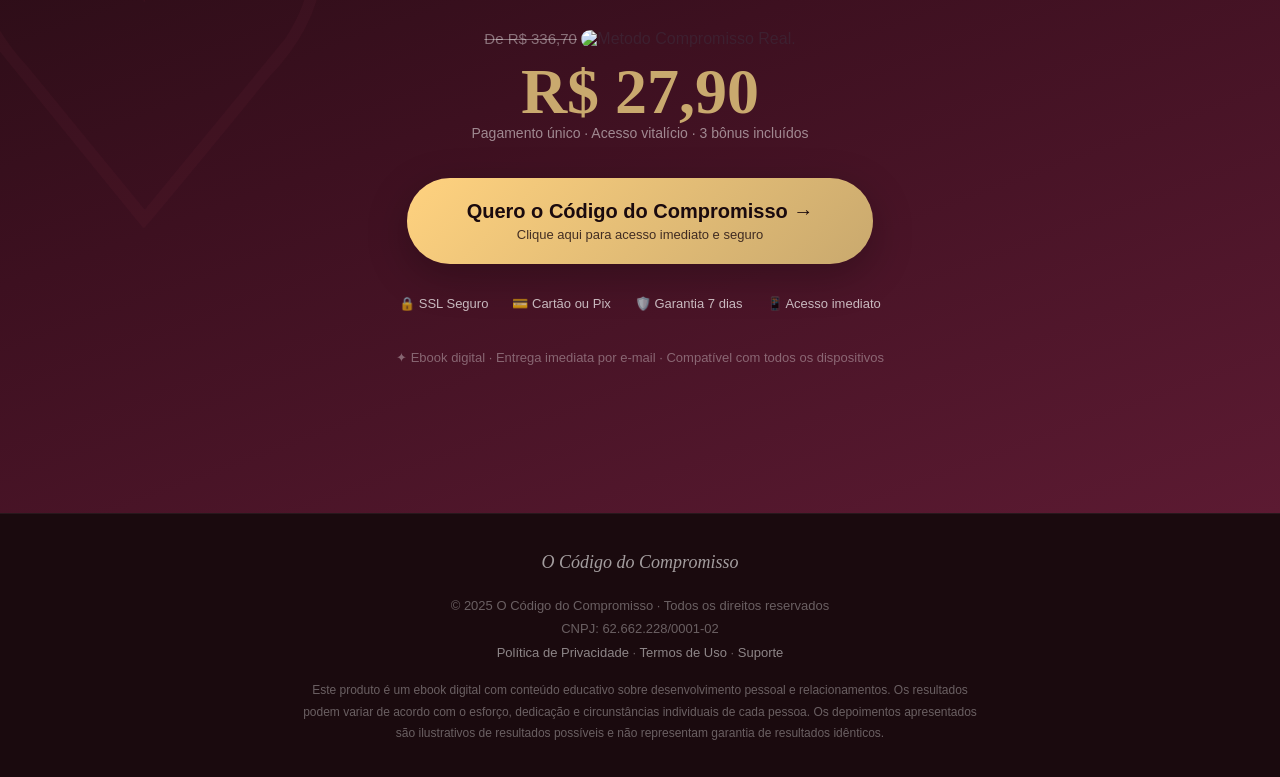
==== commit d63ac403: "Add image to final price section in index.html" ====
--- a/index.html
+++ b/index.html
@@ -573,6 +573,7 @@
 
       <div class="final-price reveal">
         <span class="from">De R$ 336,70</span>
+        <img src="https://metodocompromissoreal.com.br/1773166961.png" alt="Metodo Compromisso Real." style="width:100%; border-radius:10px; margin-bottom:12px;">
         <span class="to">R$ 27,90</span>
         <span class="per">Pagamento único · Acesso vitalício · 3 bônus incluídos</span>
       </div>
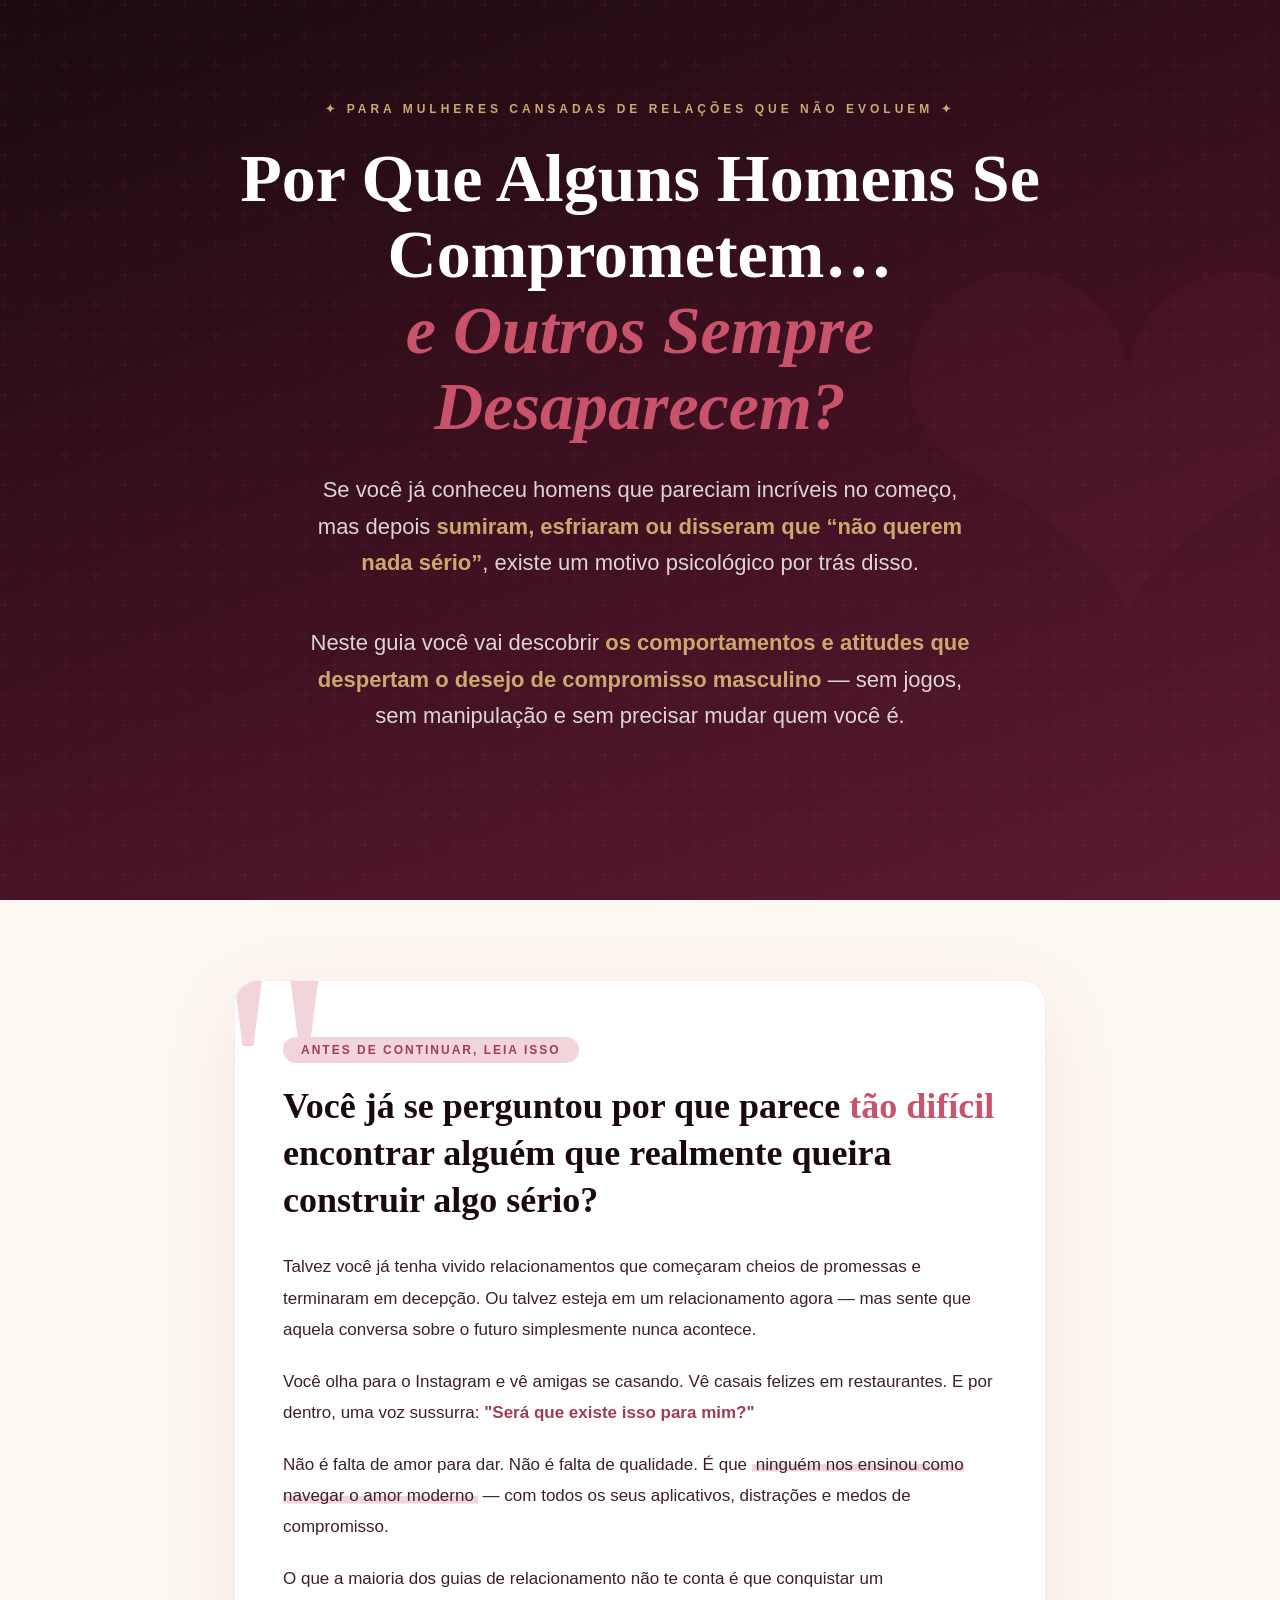
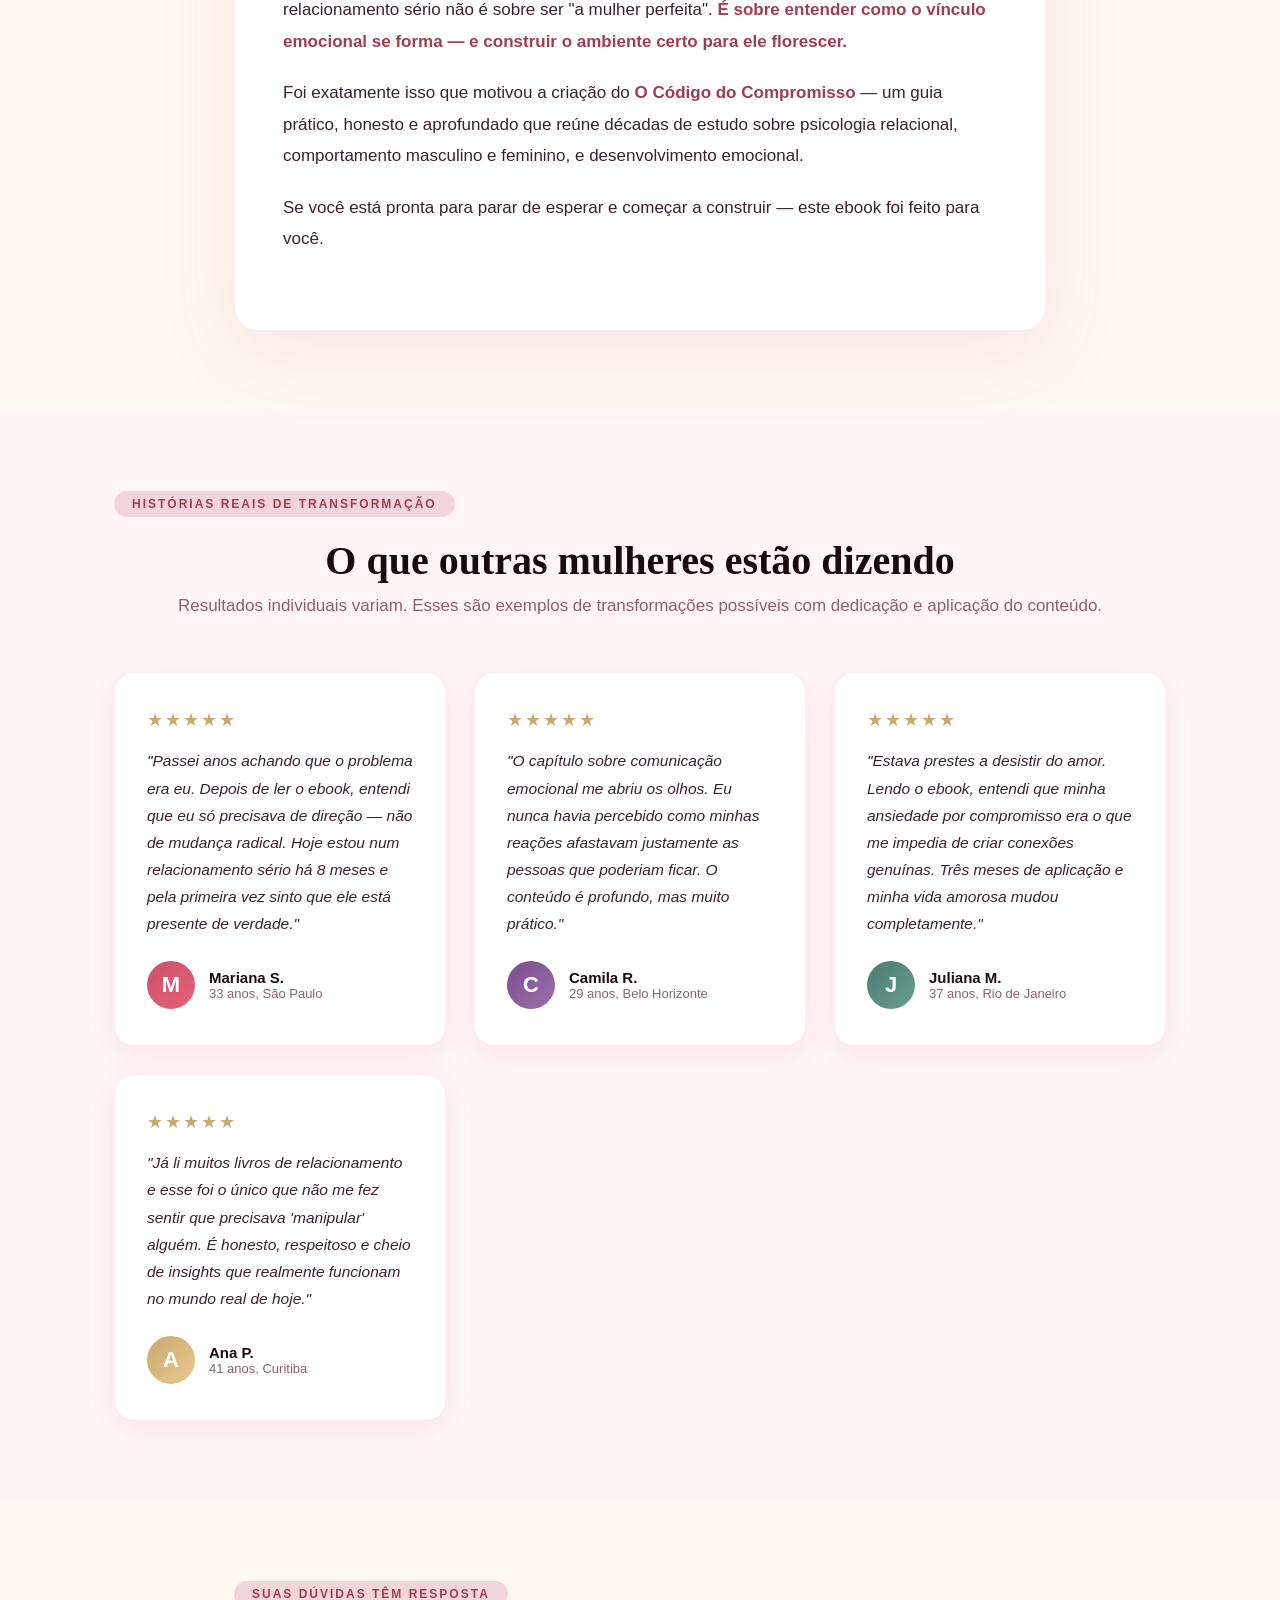
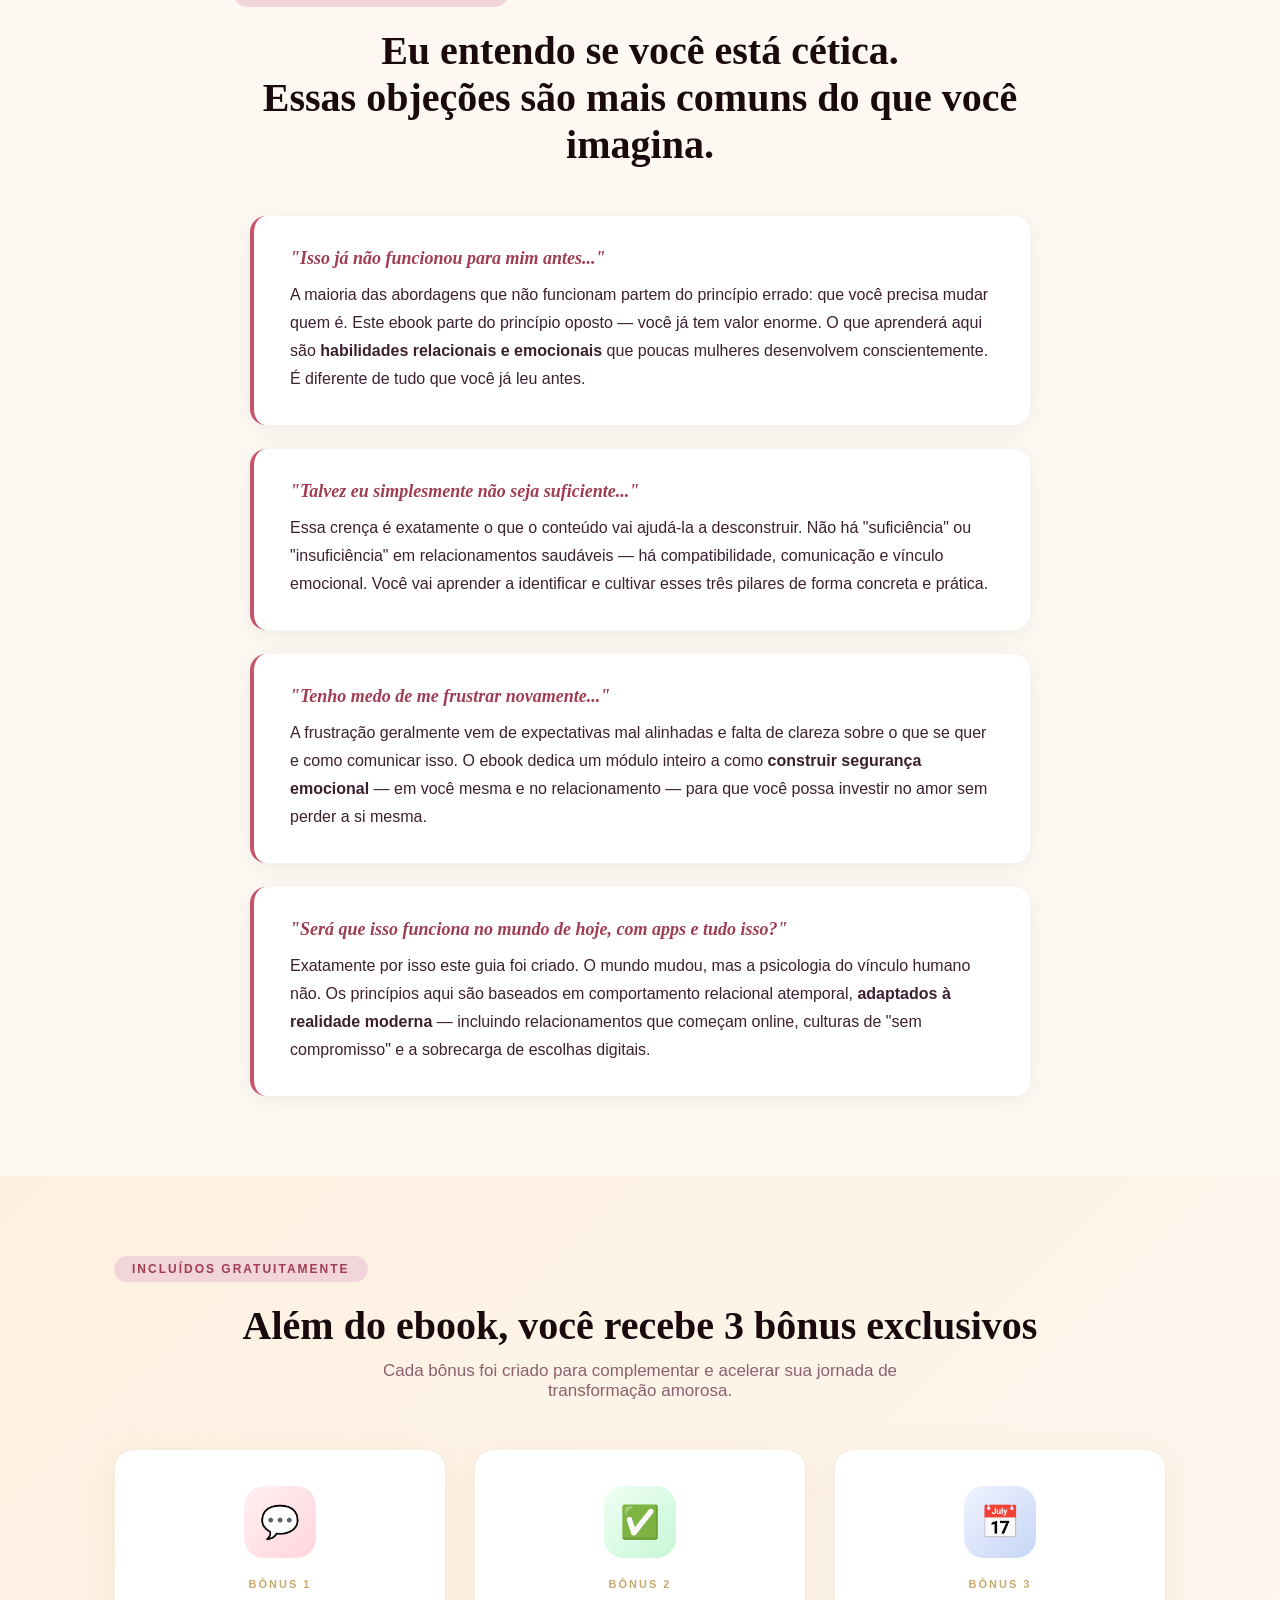
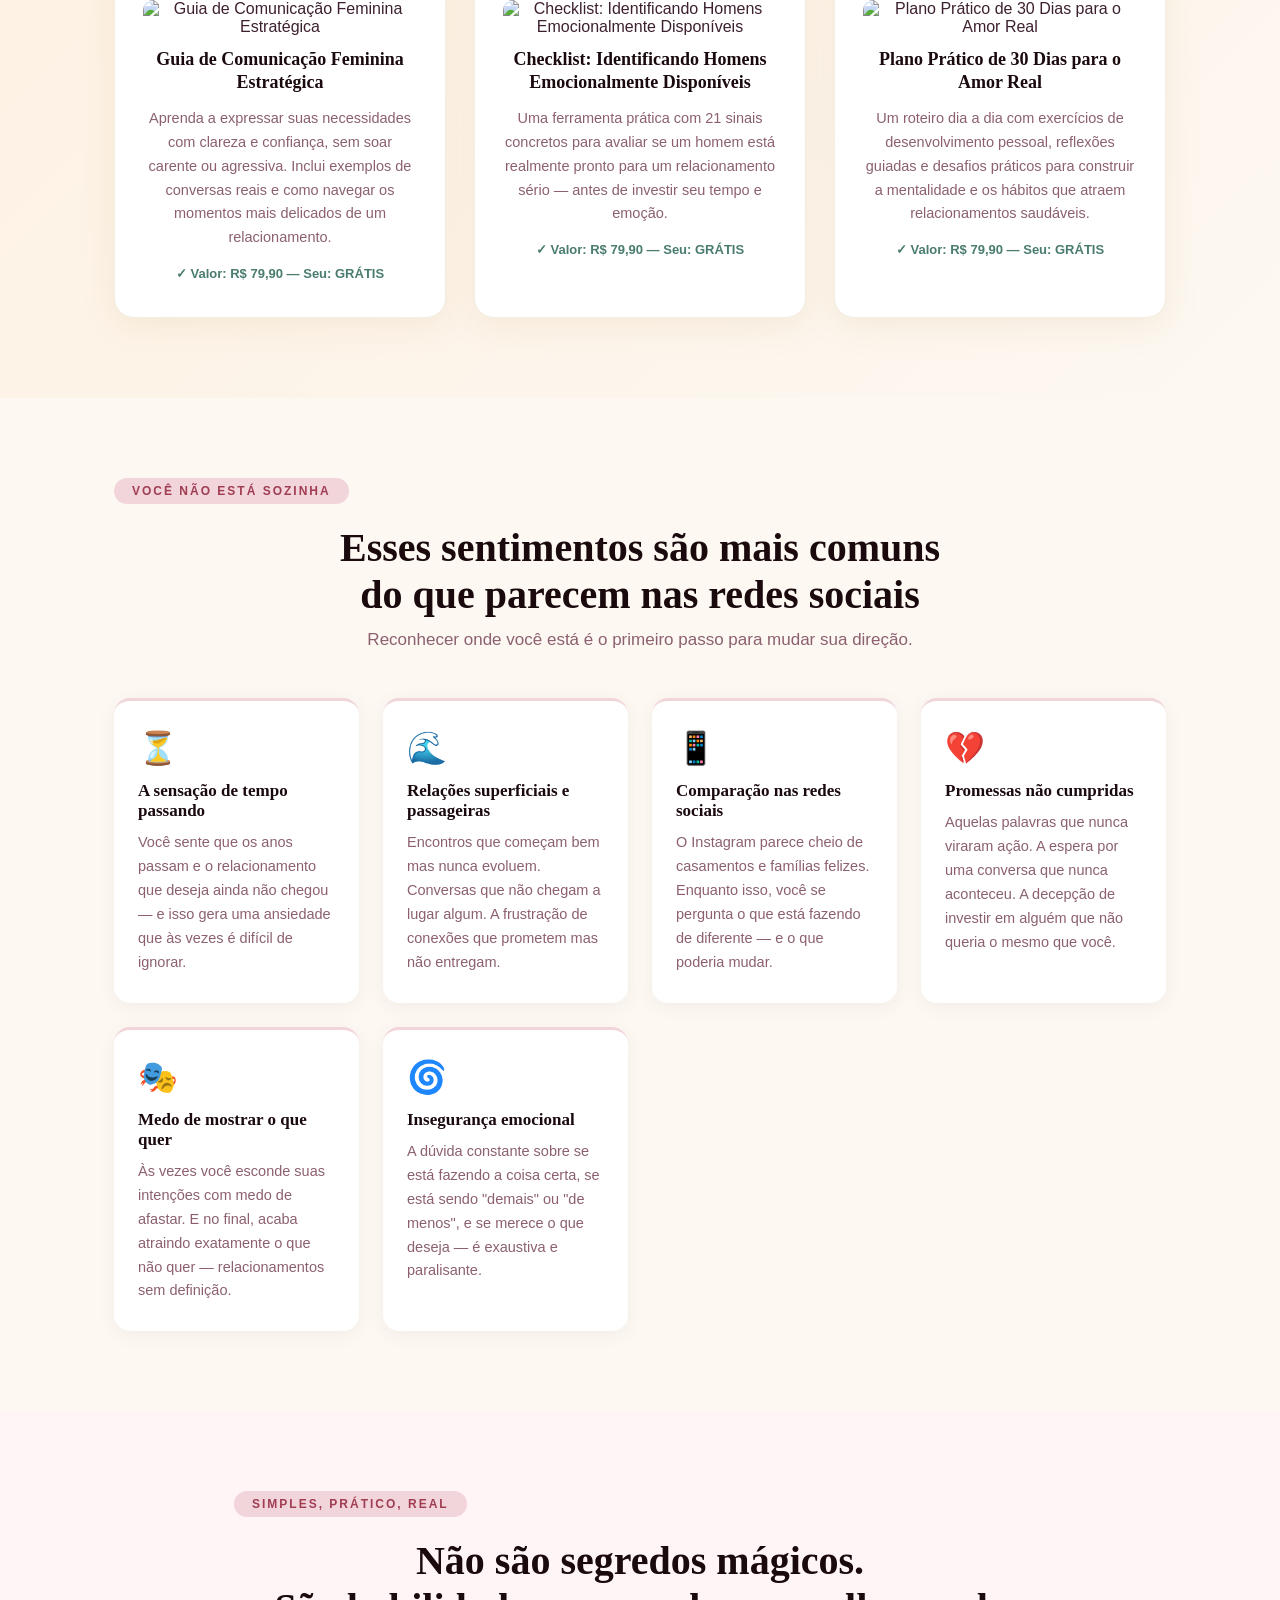
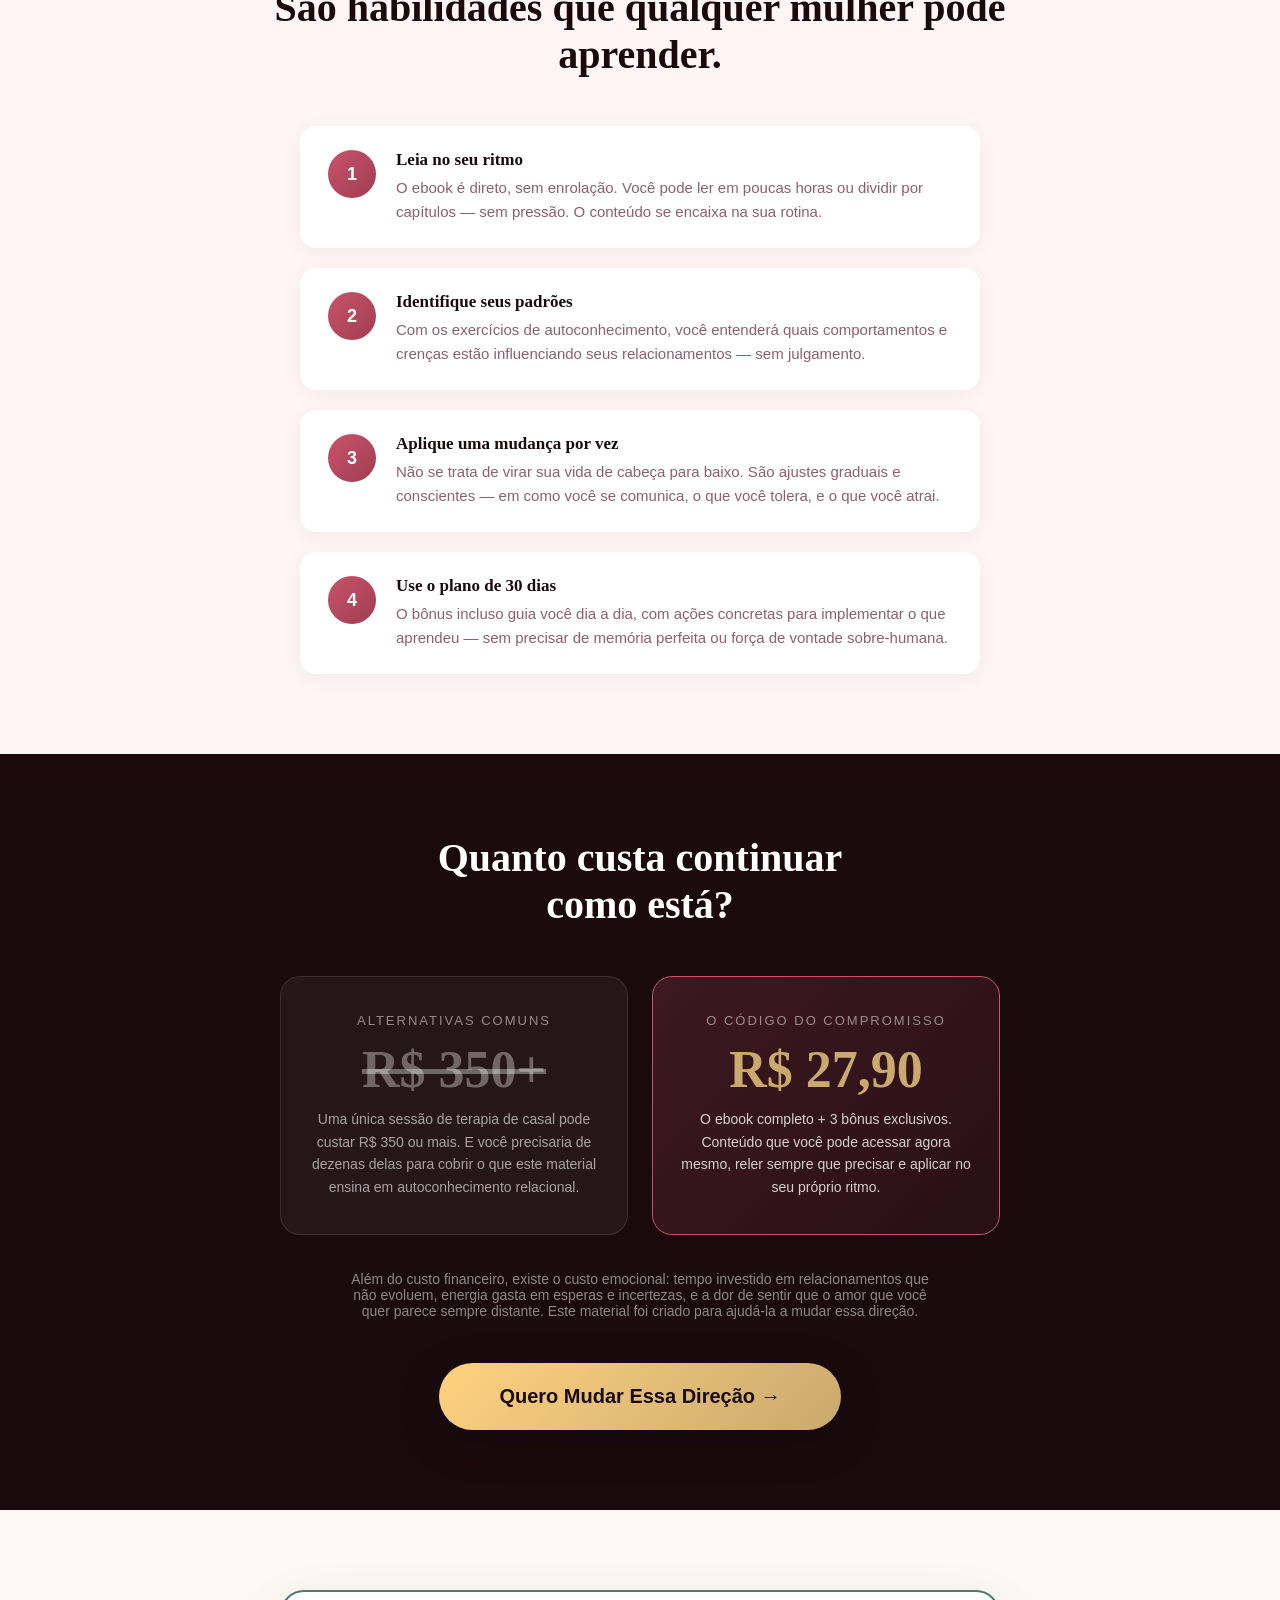
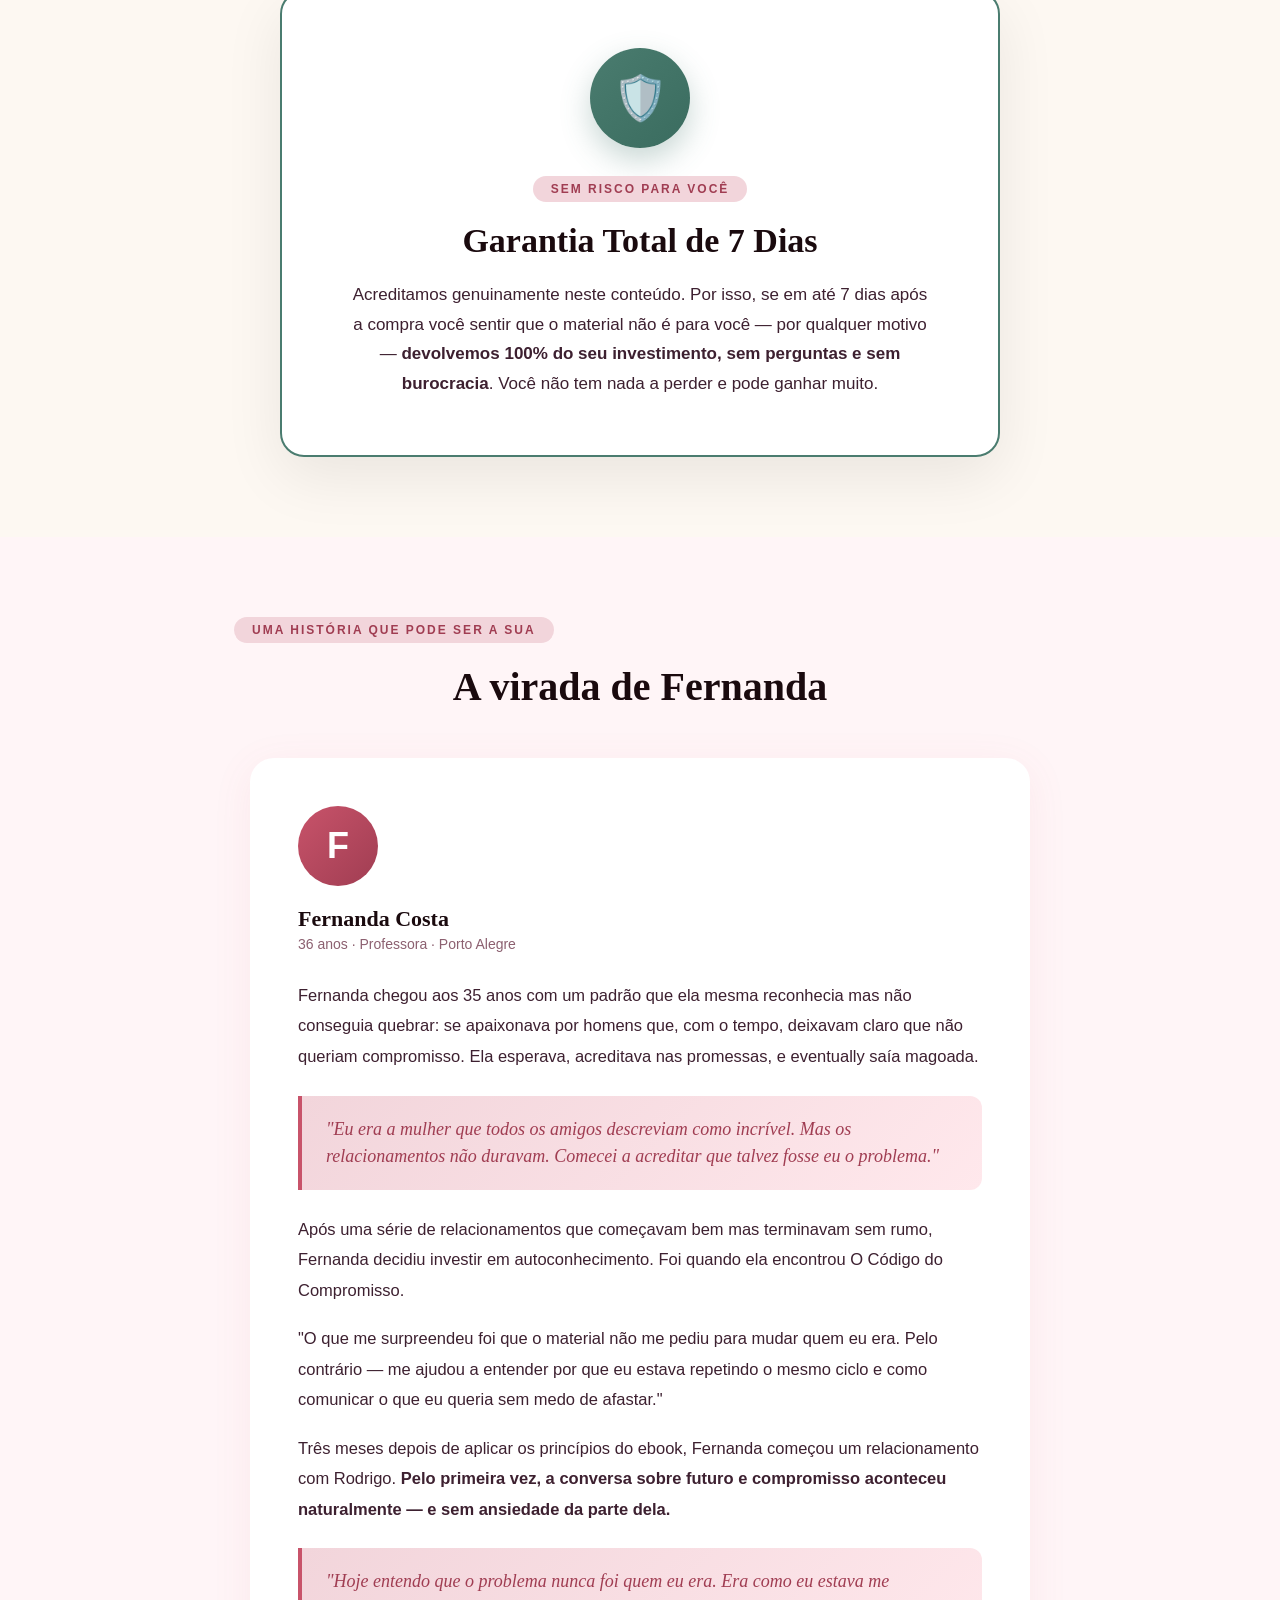
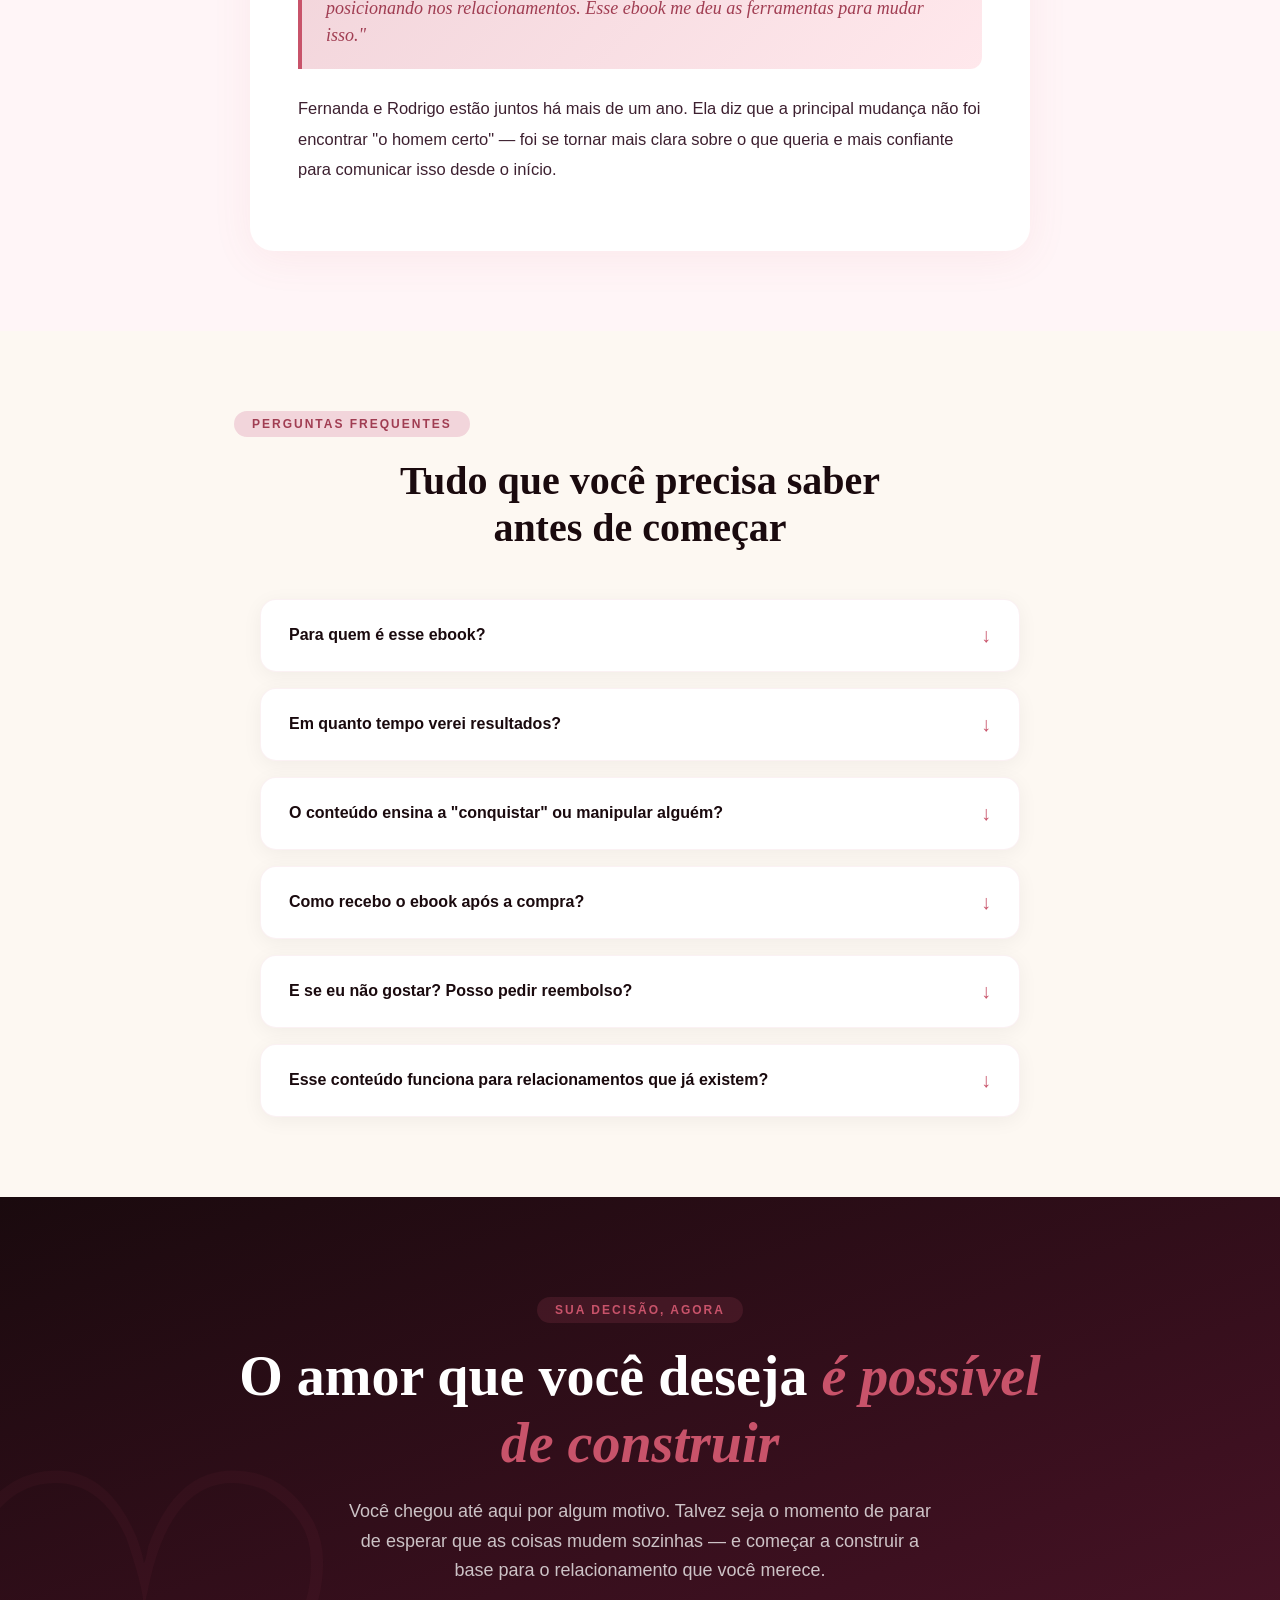
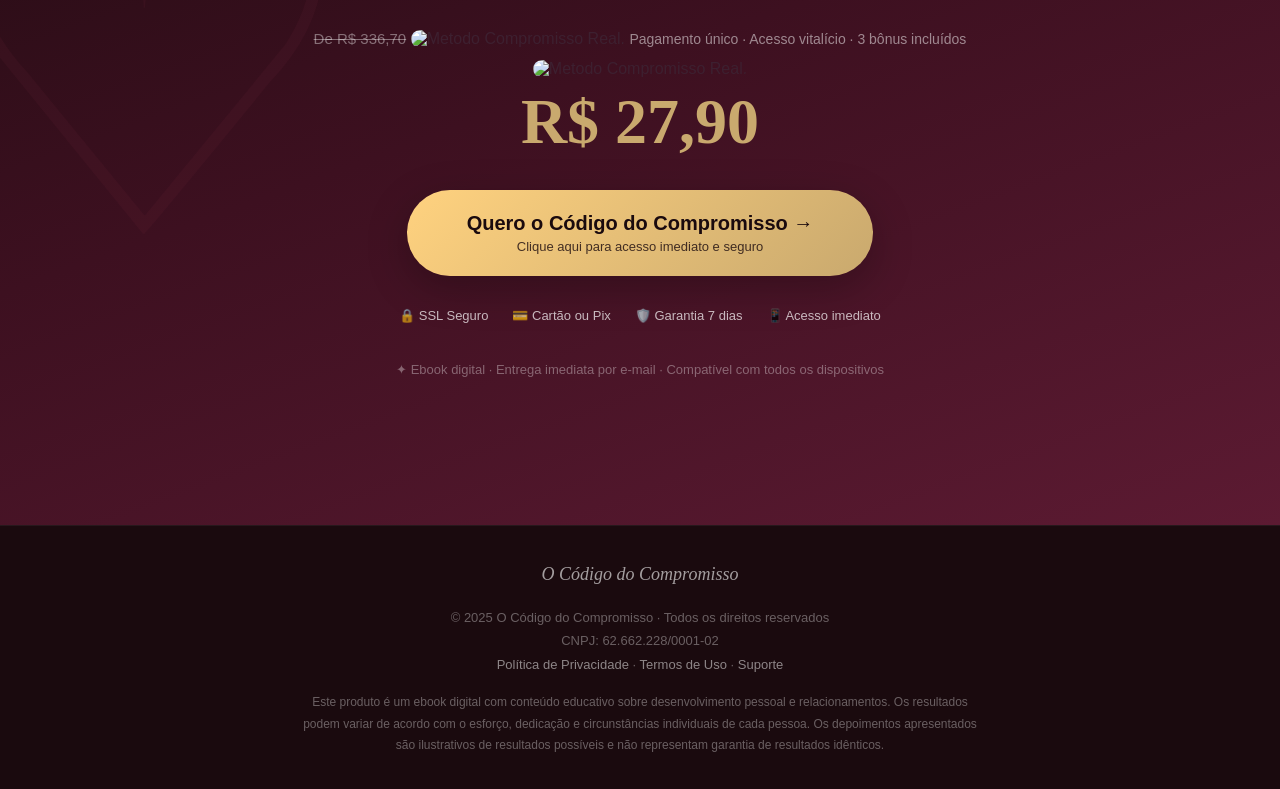
==== commit 5fe9a109: "Add bonus image and update final price display" ====
--- a/index.html
+++ b/index.html
@@ -574,8 +574,9 @@
       <div class="final-price reveal">
         <span class="from">De R$ 336,70</span>
         <img src="https://metodocompromissoreal.com.br/1773166961.png" alt="Metodo Compromisso Real." style="width:100%; border-radius:10px; margin-bottom:12px;">
-        <span class="to">R$ 27,90</span>
         <span class="per">Pagamento único · Acesso vitalício · 3 bônus incluídos</span>
+        <img src="https://metodocompromissoreal.com.br/bonus-removebg-preview.png" alt="Metodo Compromisso Real." style="width:100%; border-radius:10px; margin-bottom:12px;">
+        <span class="to">R$ 27,90</span> 
       </div>
 
       <a href="https://pay.kiwify.com.br/aOHl2EX" target="_blank" class="btn-hero reveal">
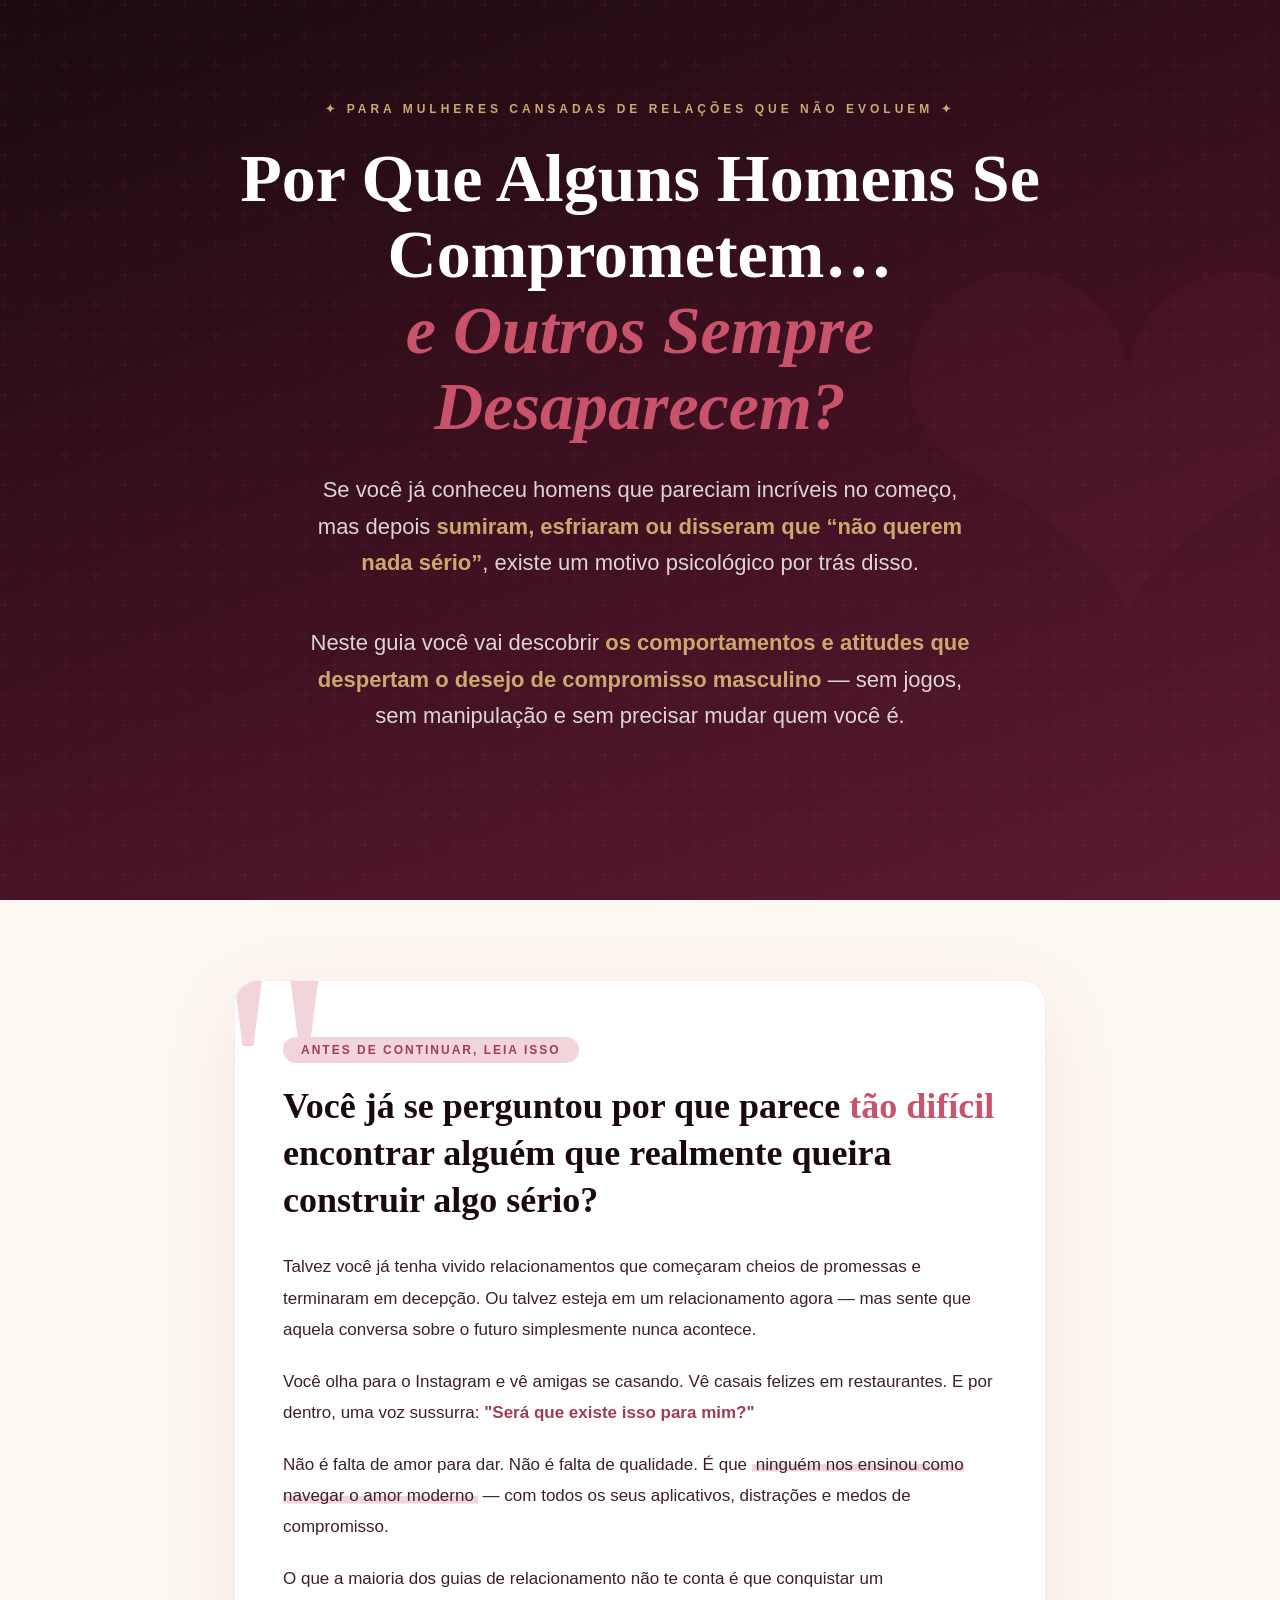
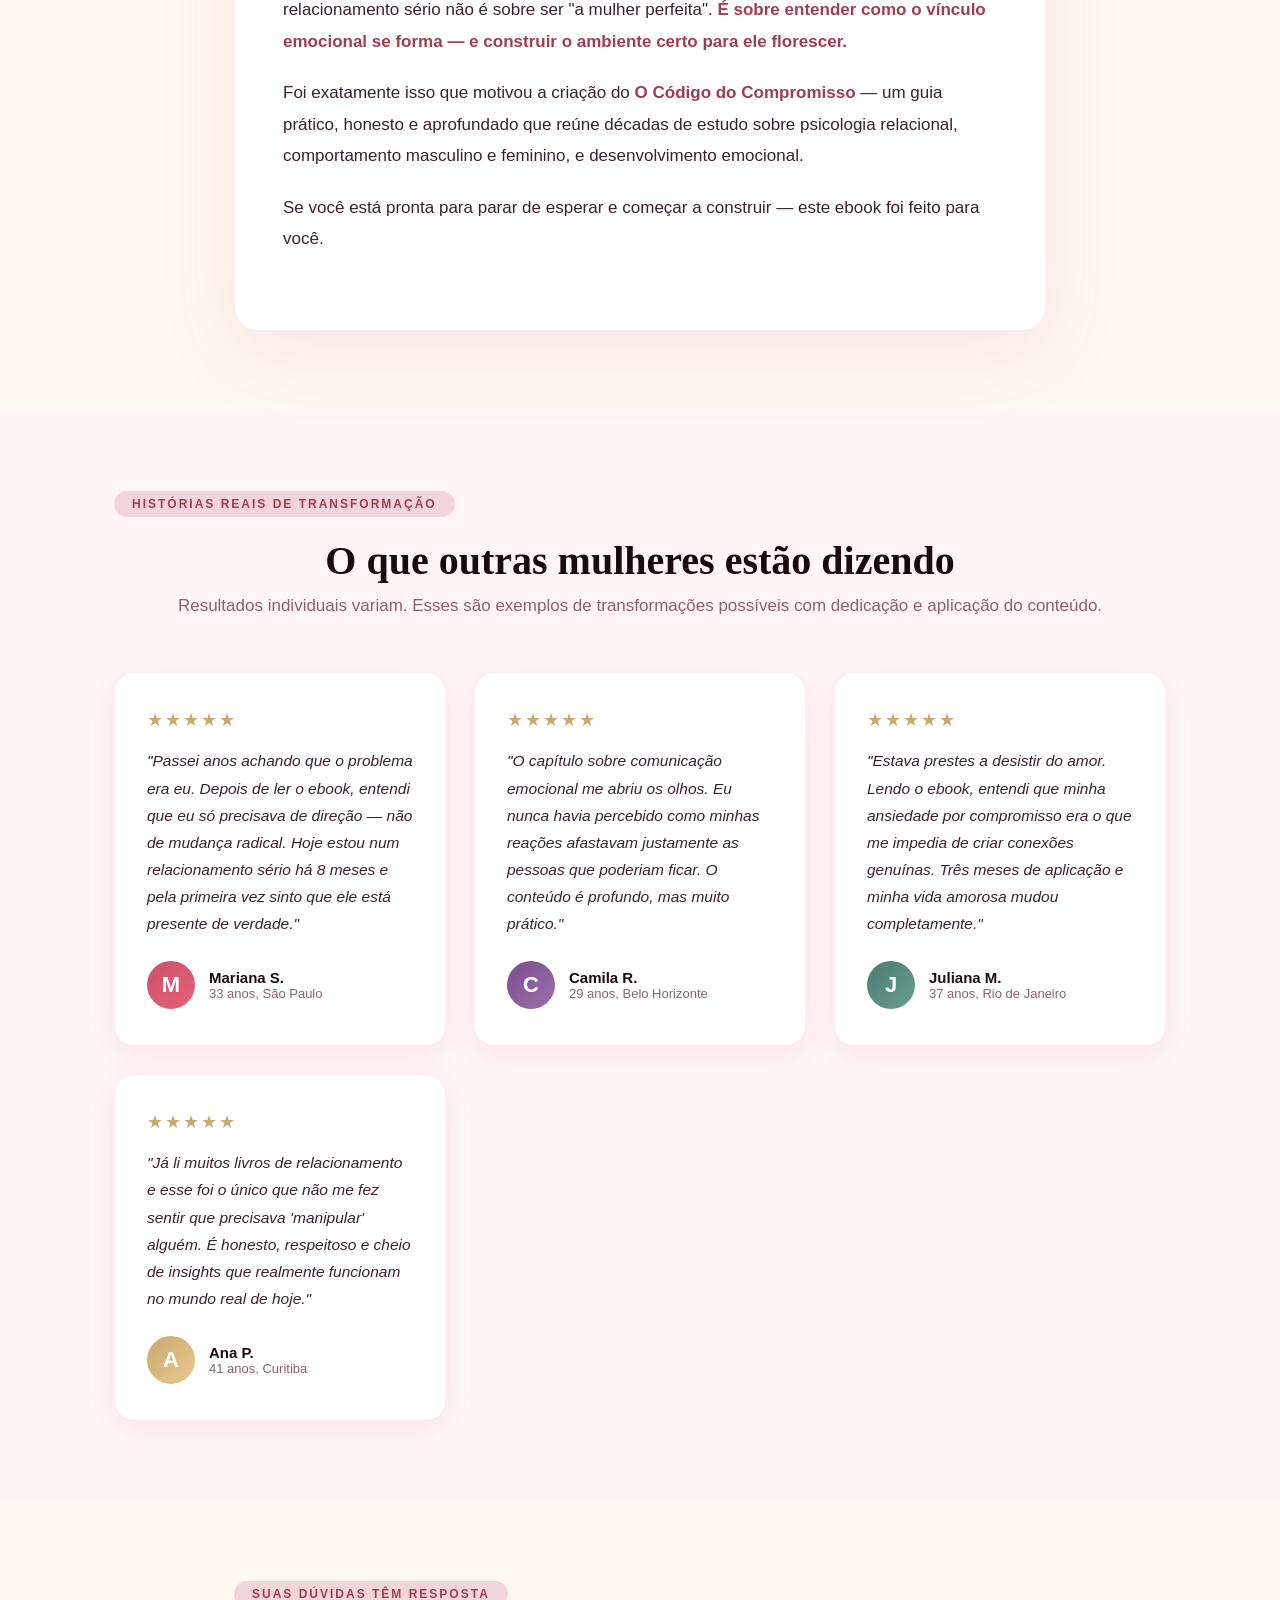
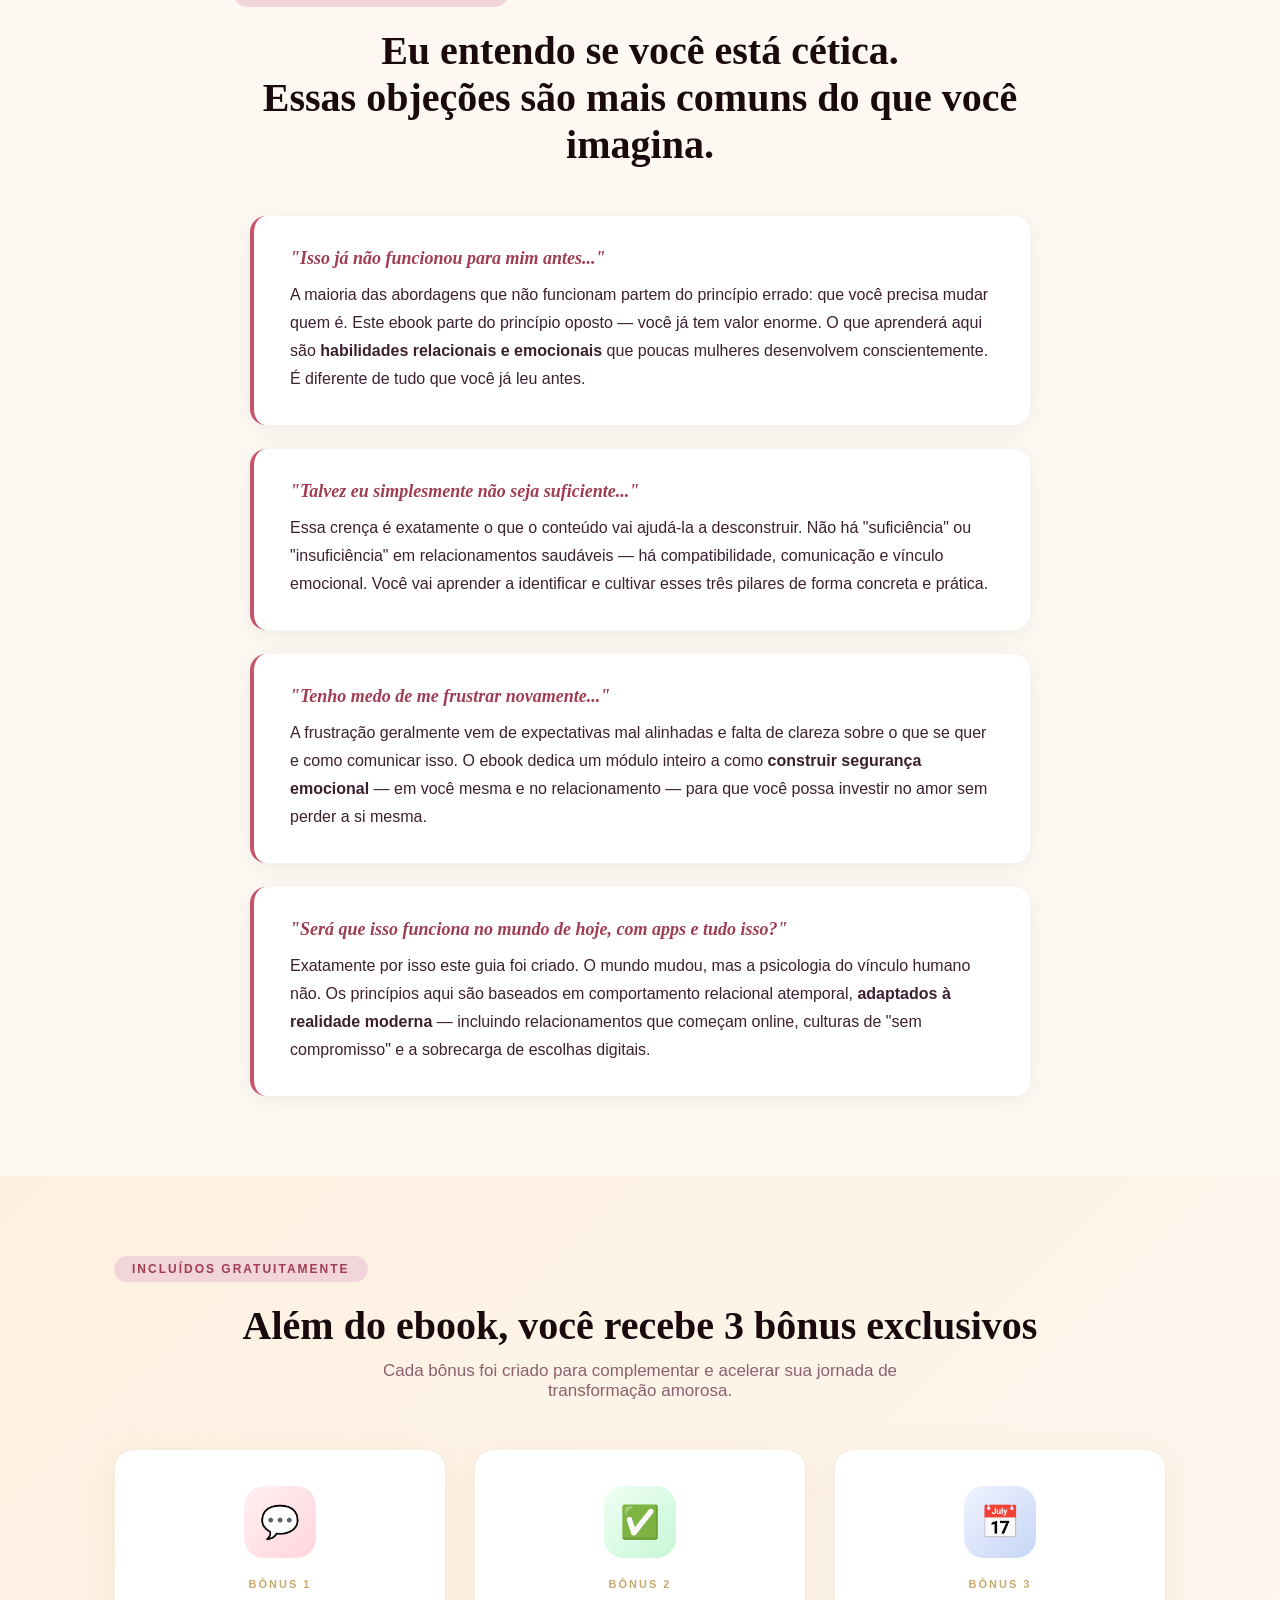
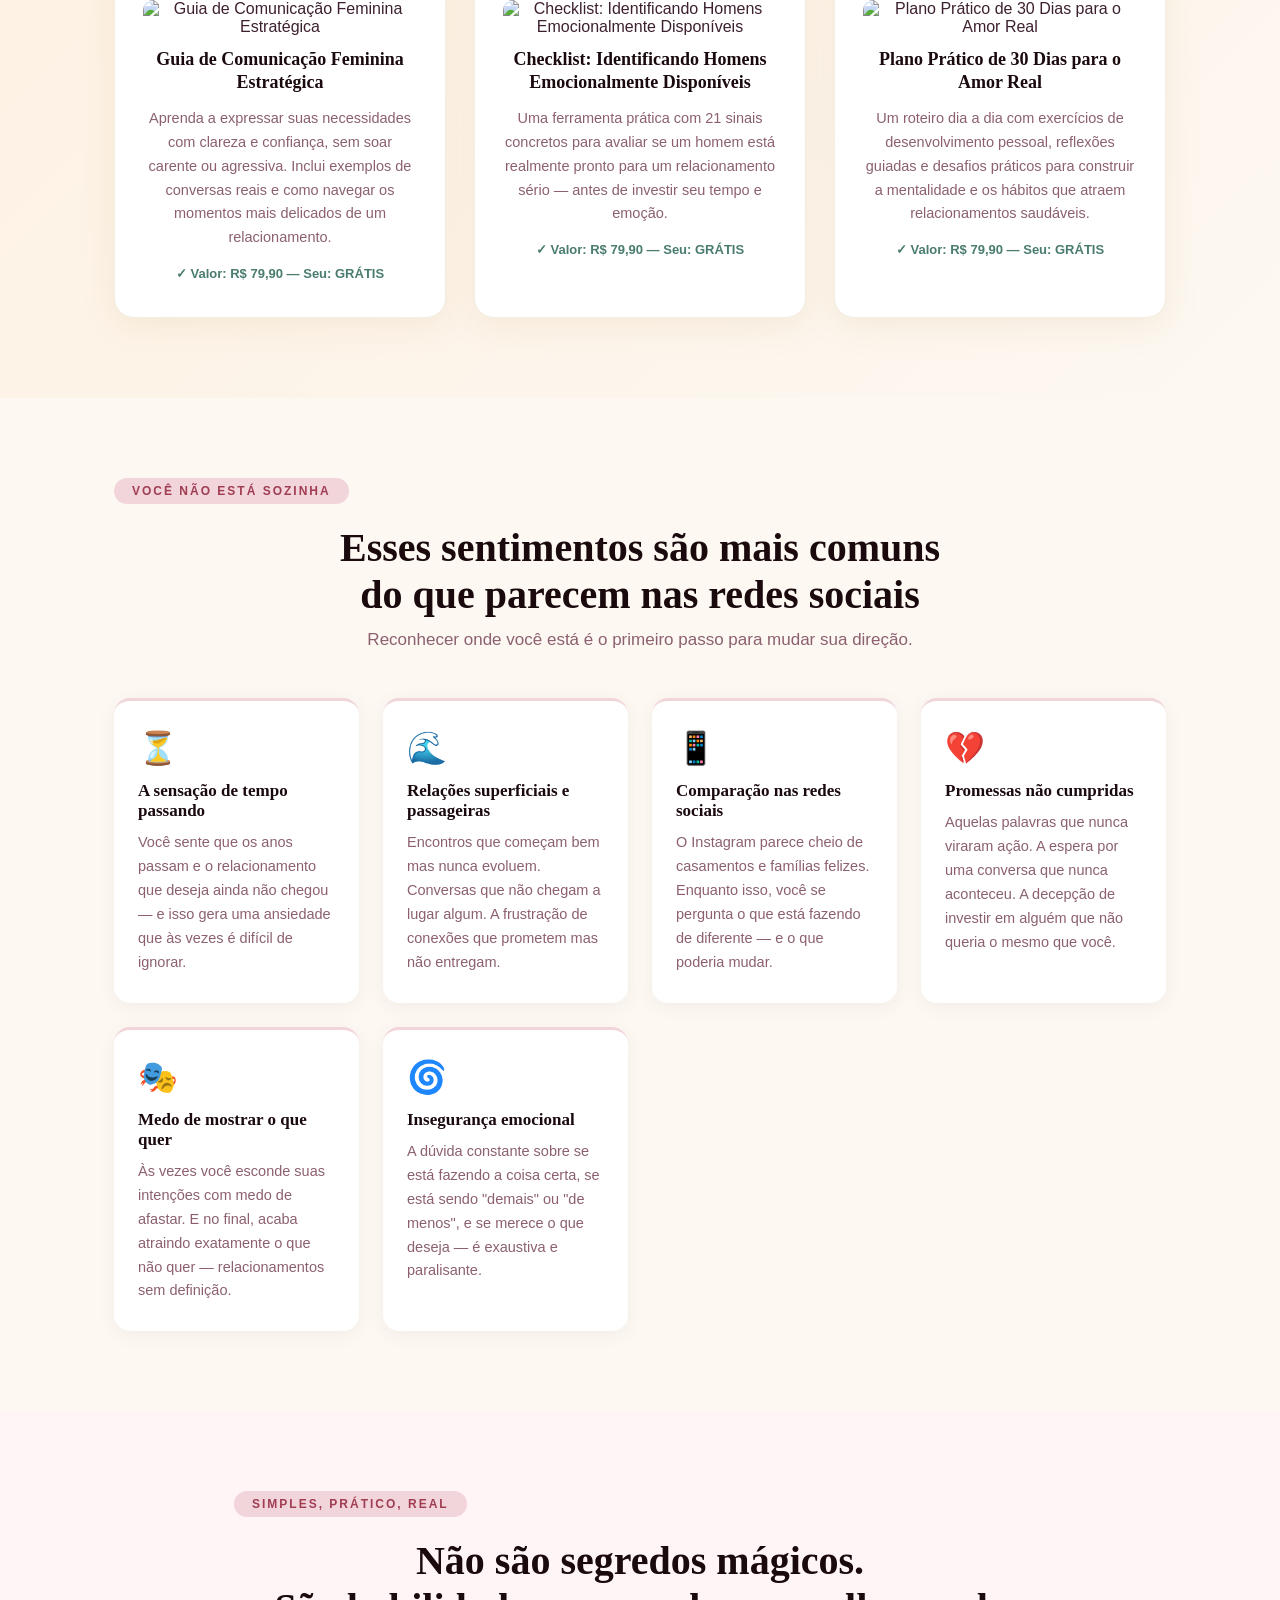
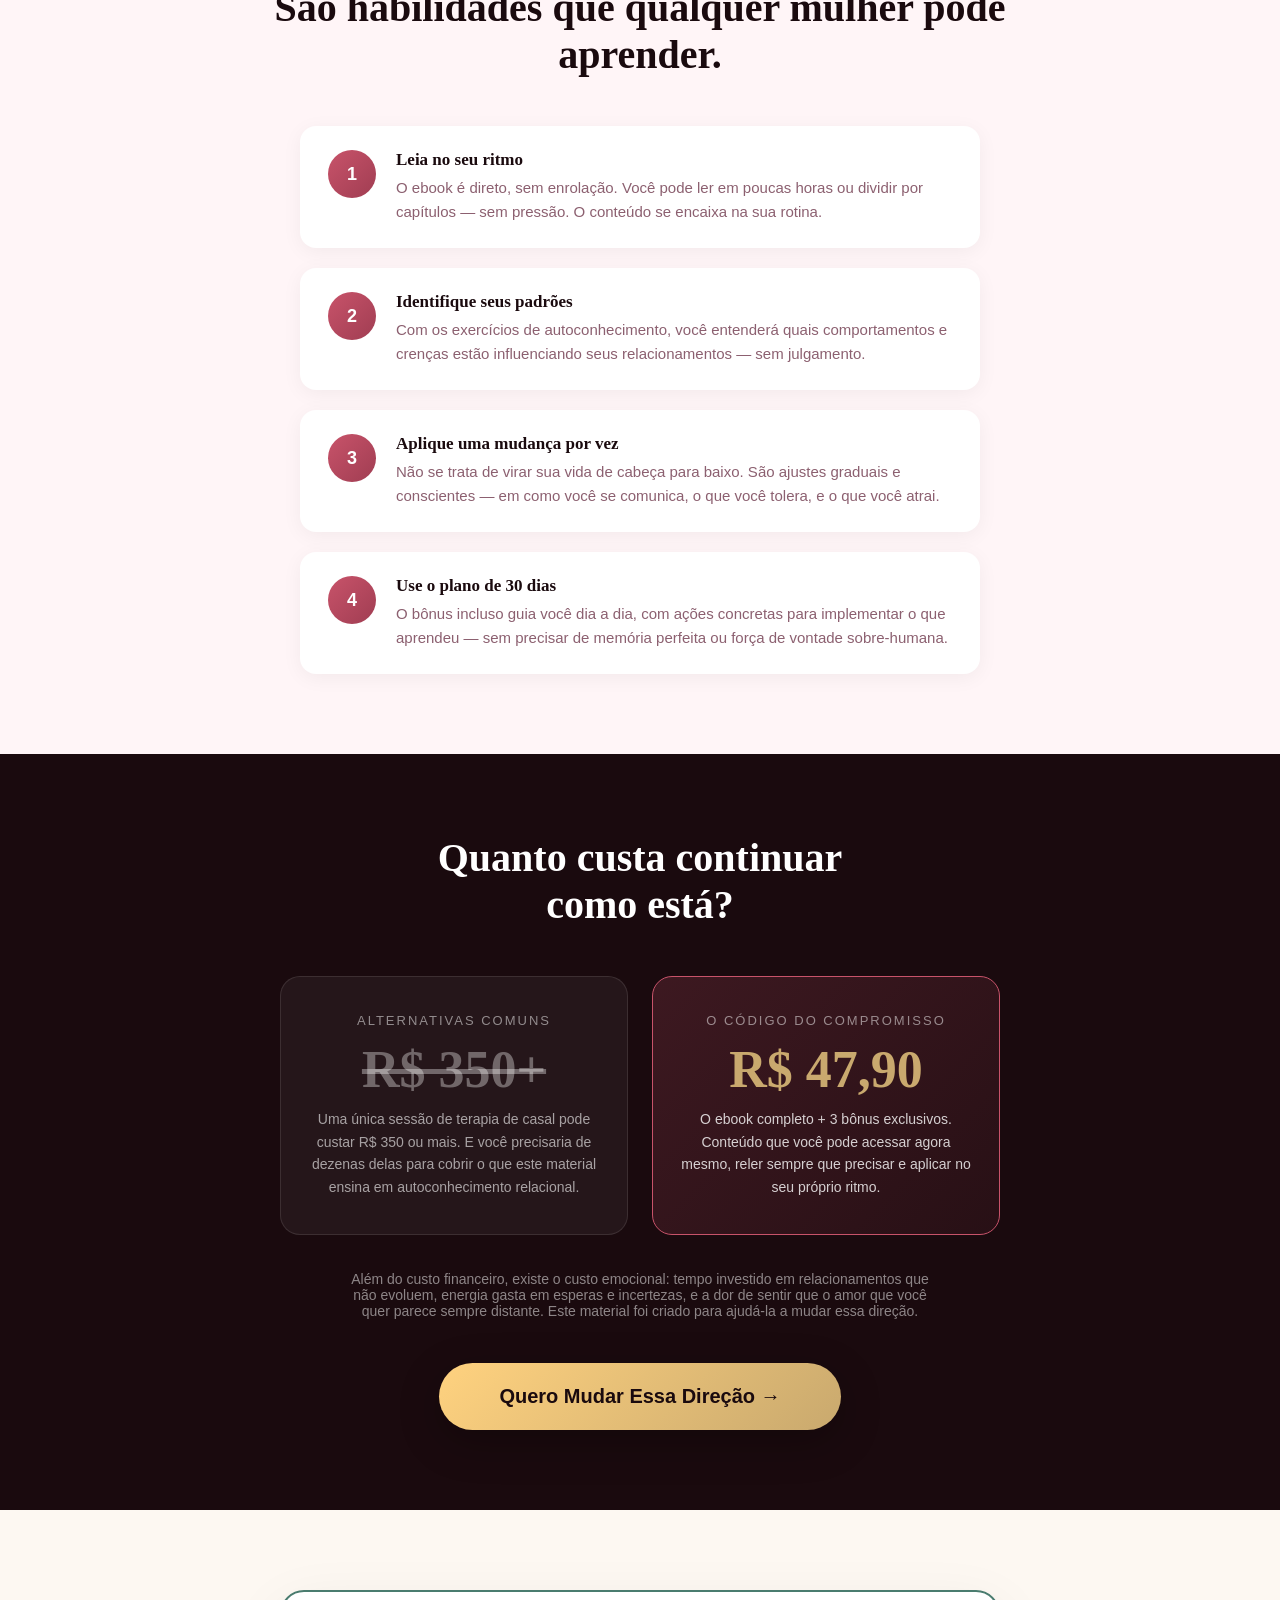
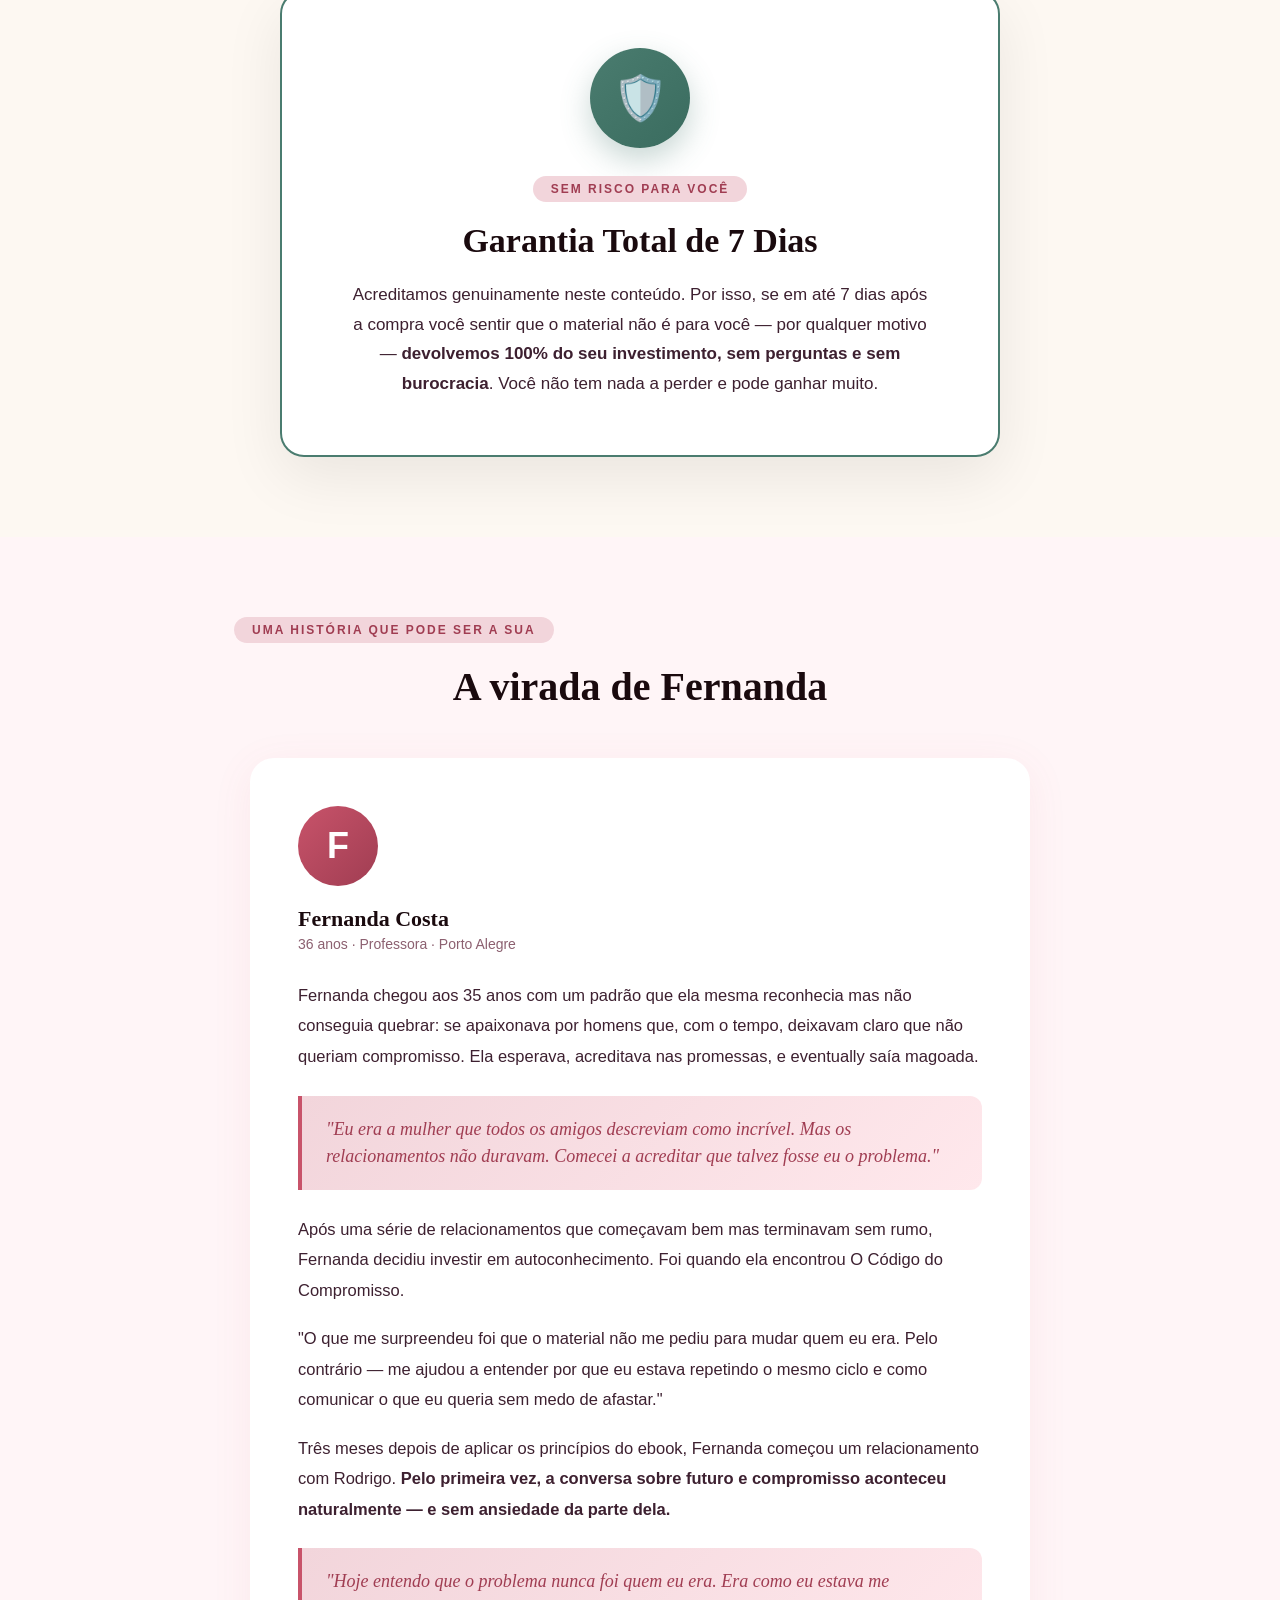
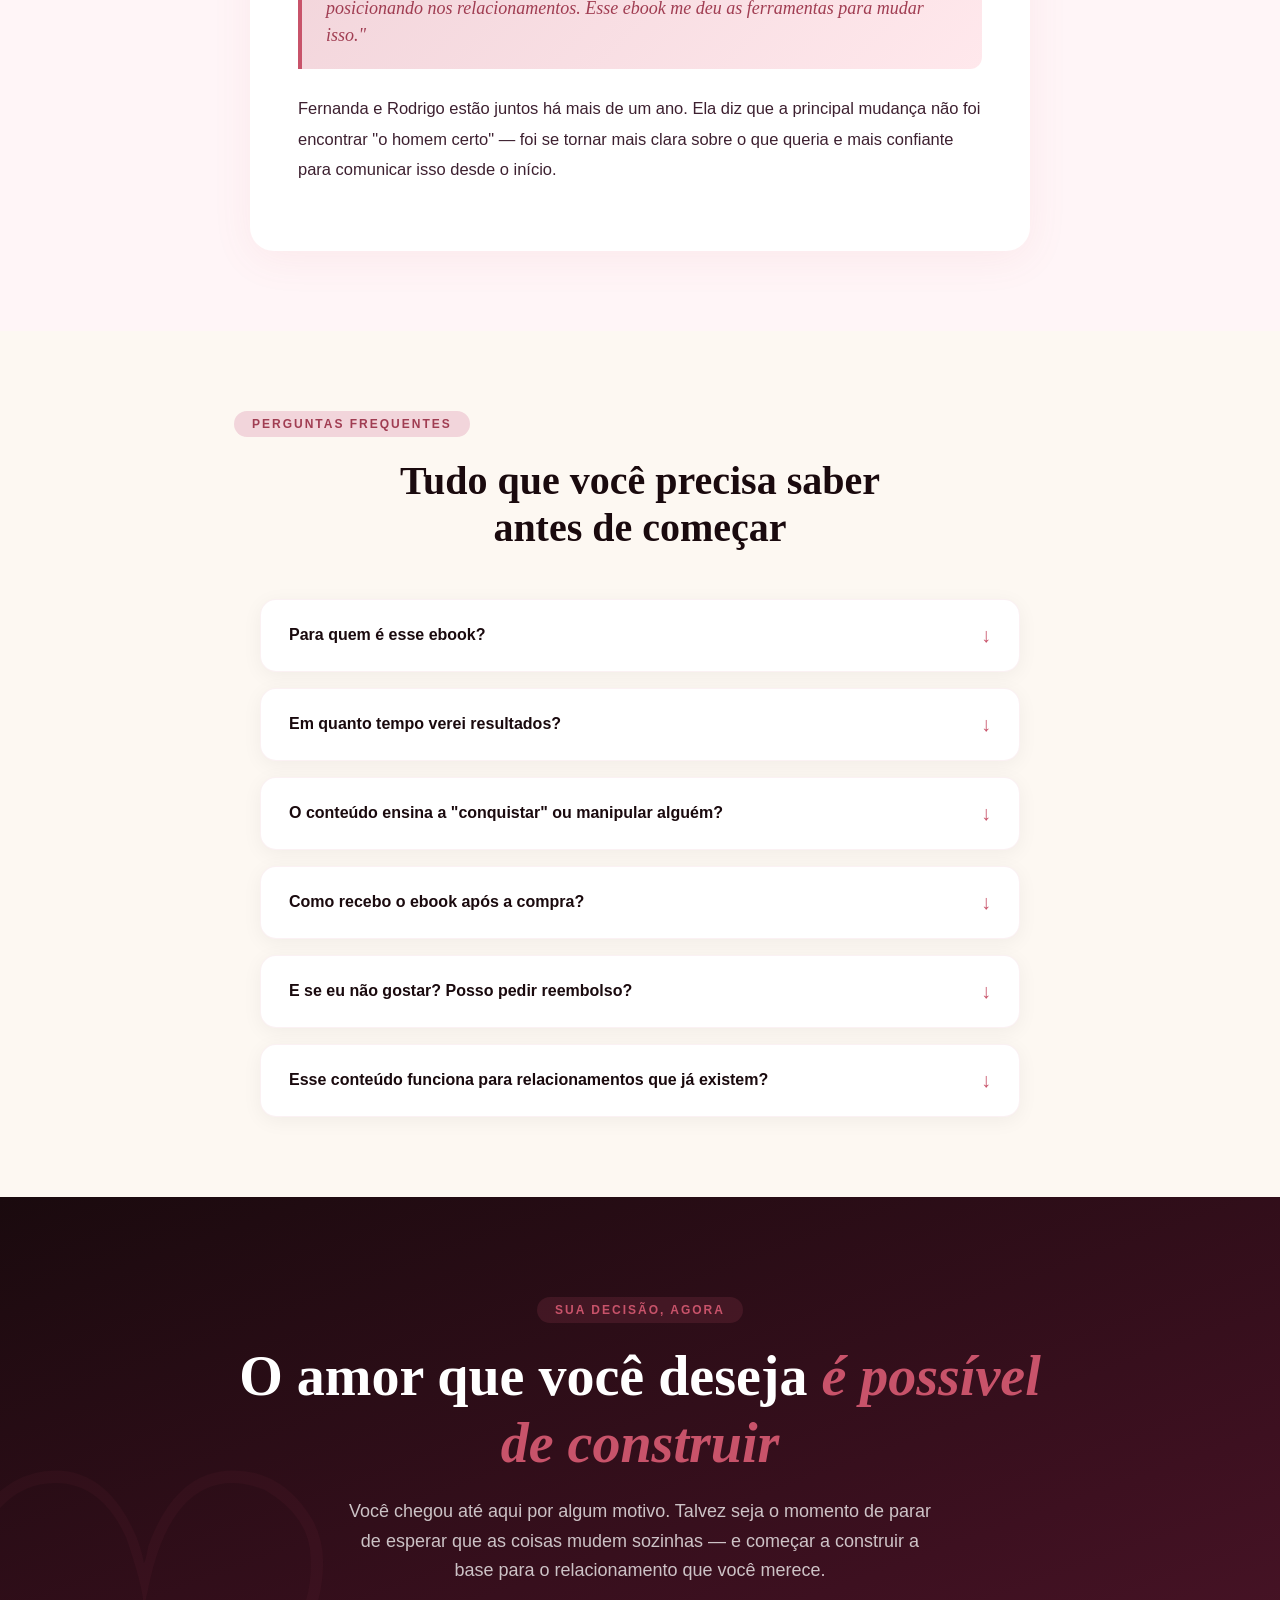
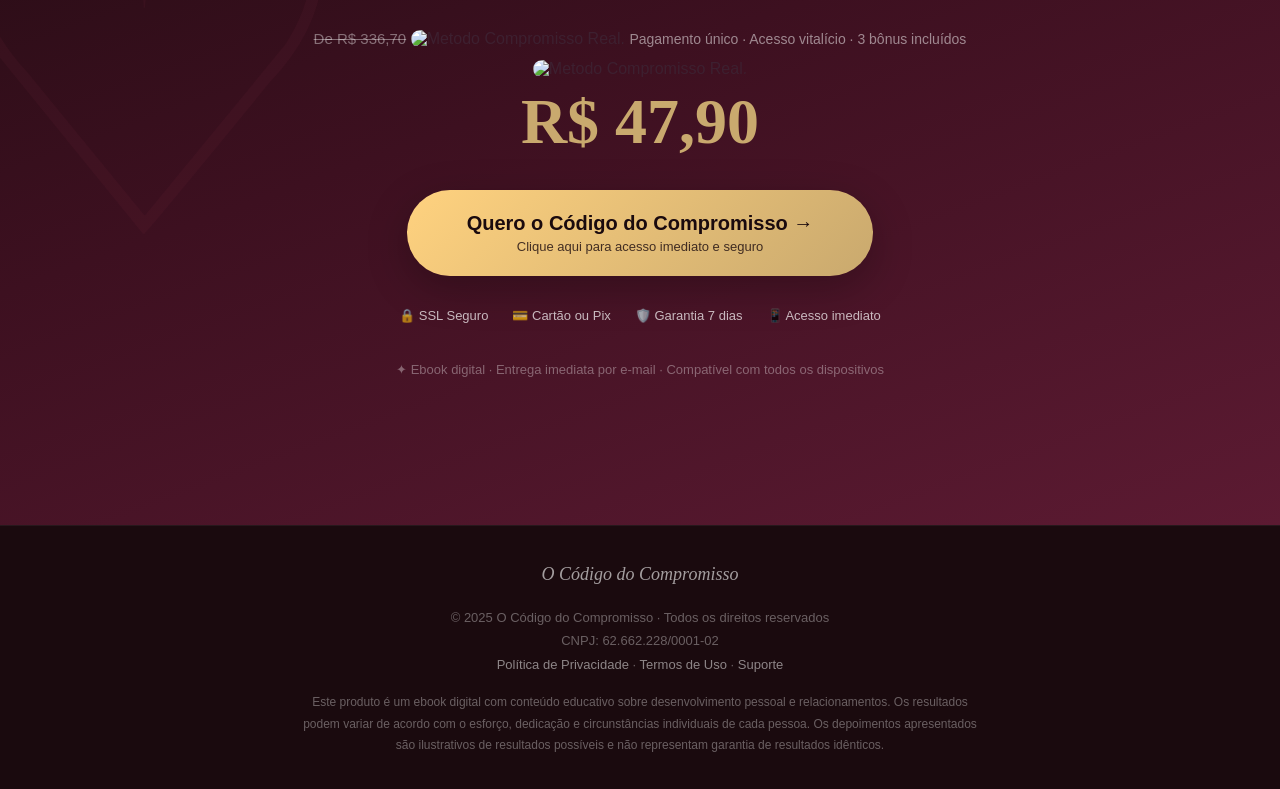
==== commit a7d9b67b: "Update price from R$ 27,90 to R$ 47,90" ====
--- a/index.html
+++ b/index.html
@@ -455,7 +455,7 @@
       </div>
       <div class="price-col featured">
         <div class="label">O Código do Compromisso</div>
-        <div class="amount">R$ 27,90</div>
+        <div class="amount">R$ 47,90</div>
         <div class="detail">O ebook completo + 3 bônus exclusivos. Conteúdo que você pode acessar agora mesmo, reler sempre que precisar e aplicar no seu próprio ritmo.</div>
       </div>
     </div>
@@ -576,7 +576,7 @@
         <img src="https://metodocompromissoreal.com.br/1773166961.png" alt="Metodo Compromisso Real." style="width:100%; border-radius:10px; margin-bottom:12px;">
         <span class="per">Pagamento único · Acesso vitalício · 3 bônus incluídos</span>
         <img src="https://metodocompromissoreal.com.br/bonus-removebg-preview.png" alt="Metodo Compromisso Real." style="width:100%; border-radius:10px; margin-bottom:12px;">
-        <span class="to">R$ 27,90</span> 
+        <span class="to">R$ 47,90</span> 
       </div>
 
       <a href="https://pay.kiwify.com.br/aOHl2EX" target="_blank" class="btn-hero reveal">
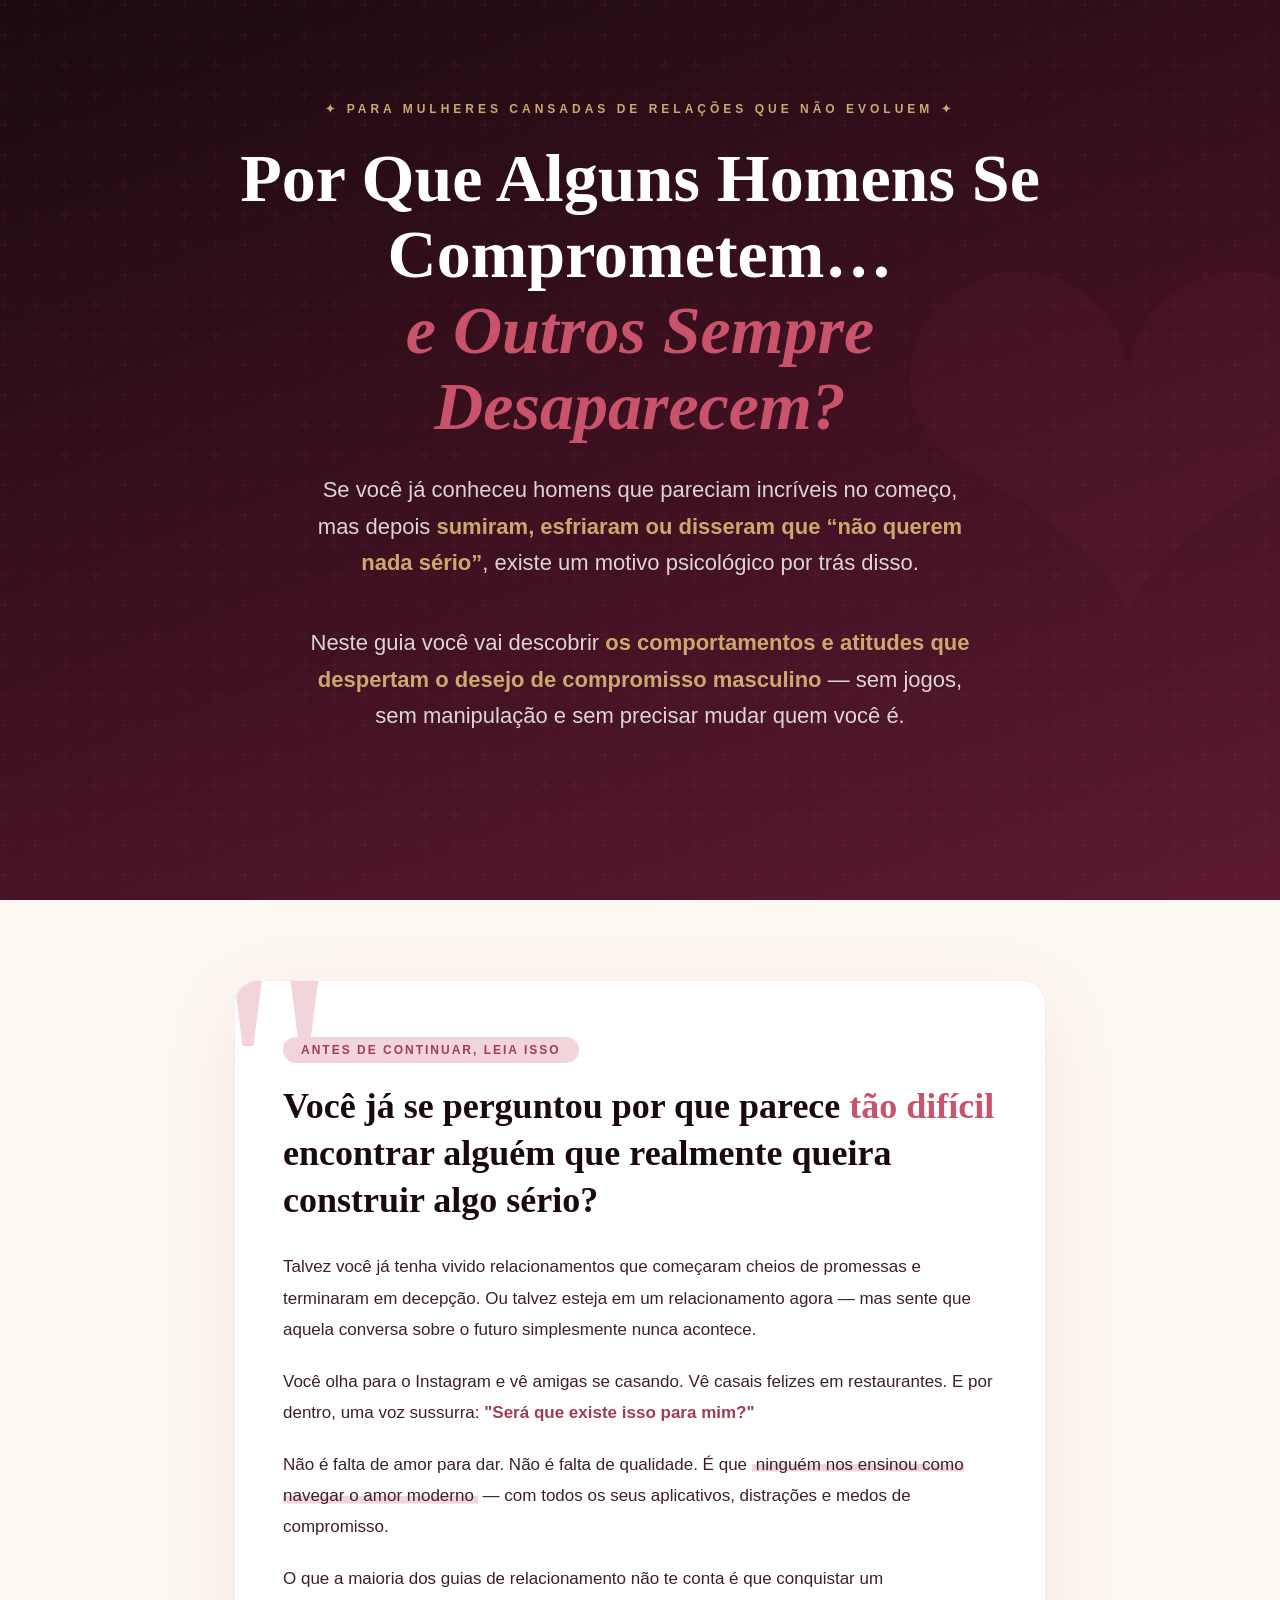
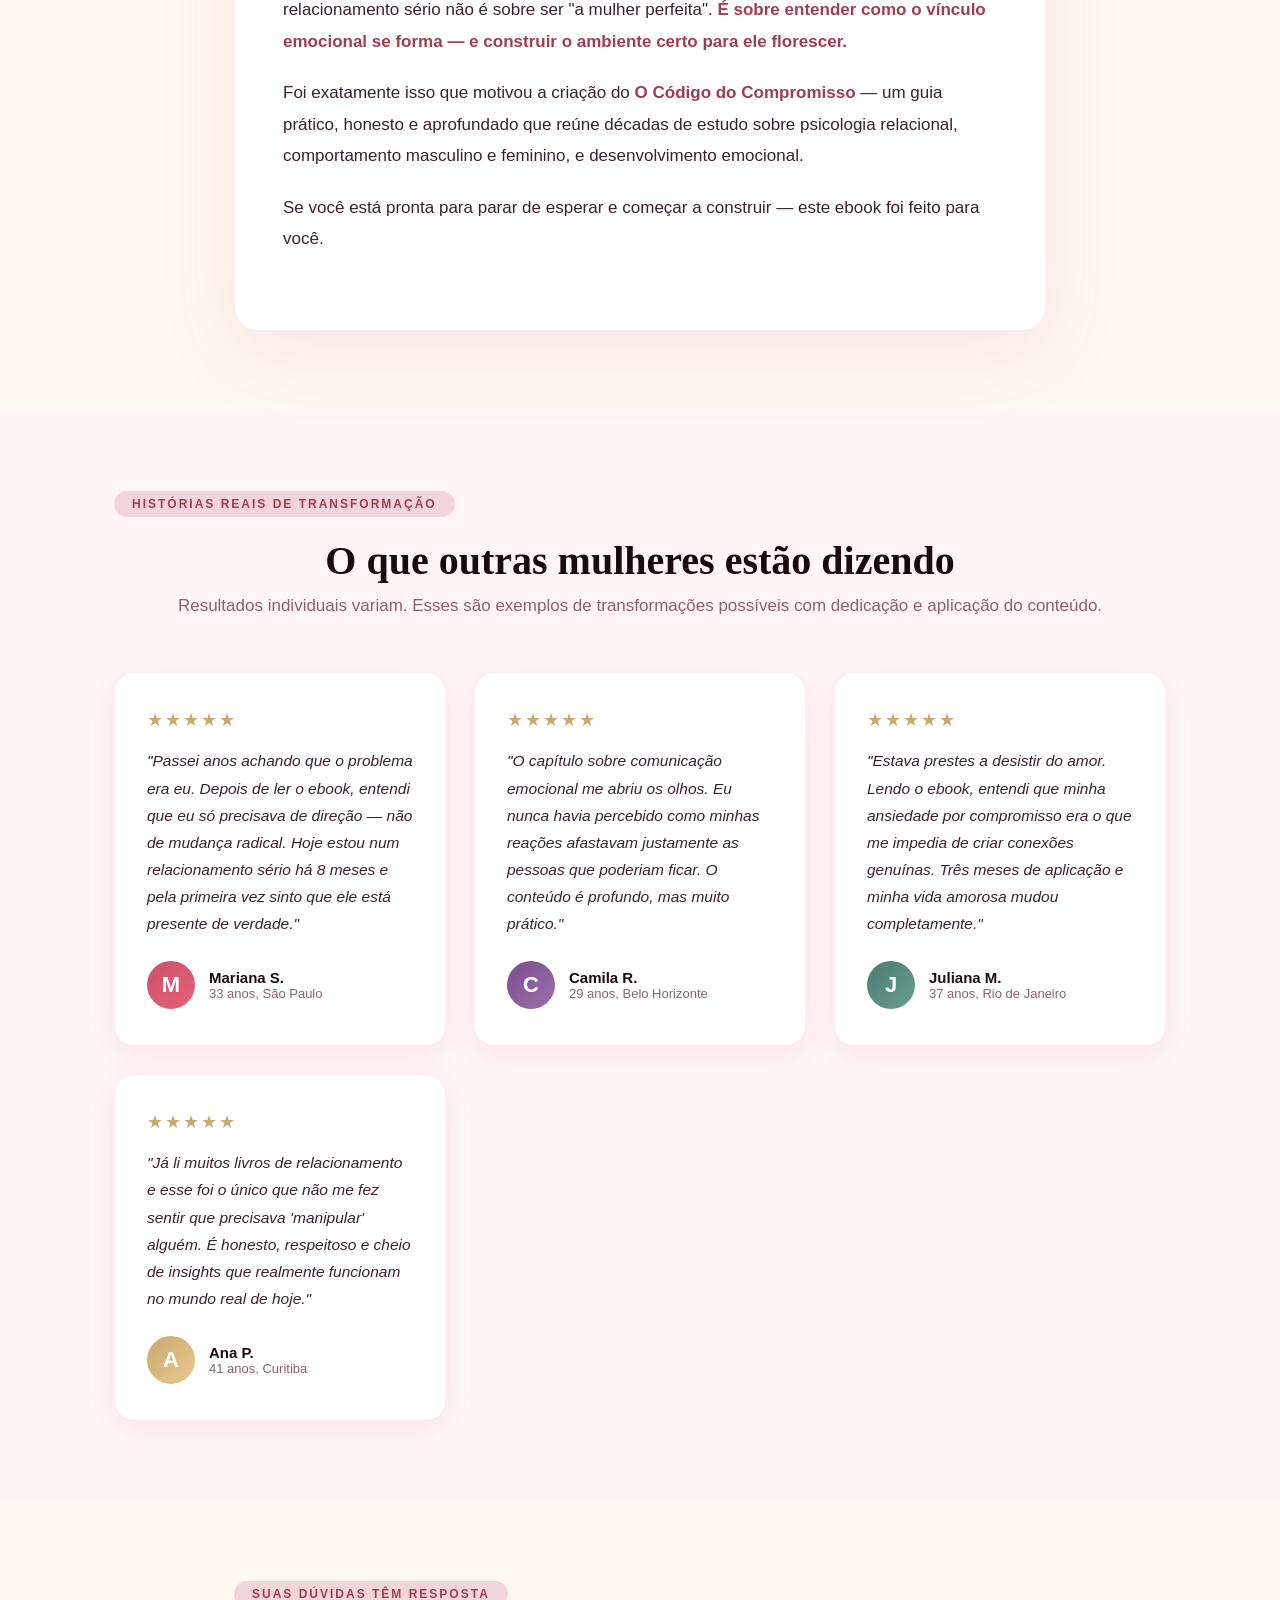
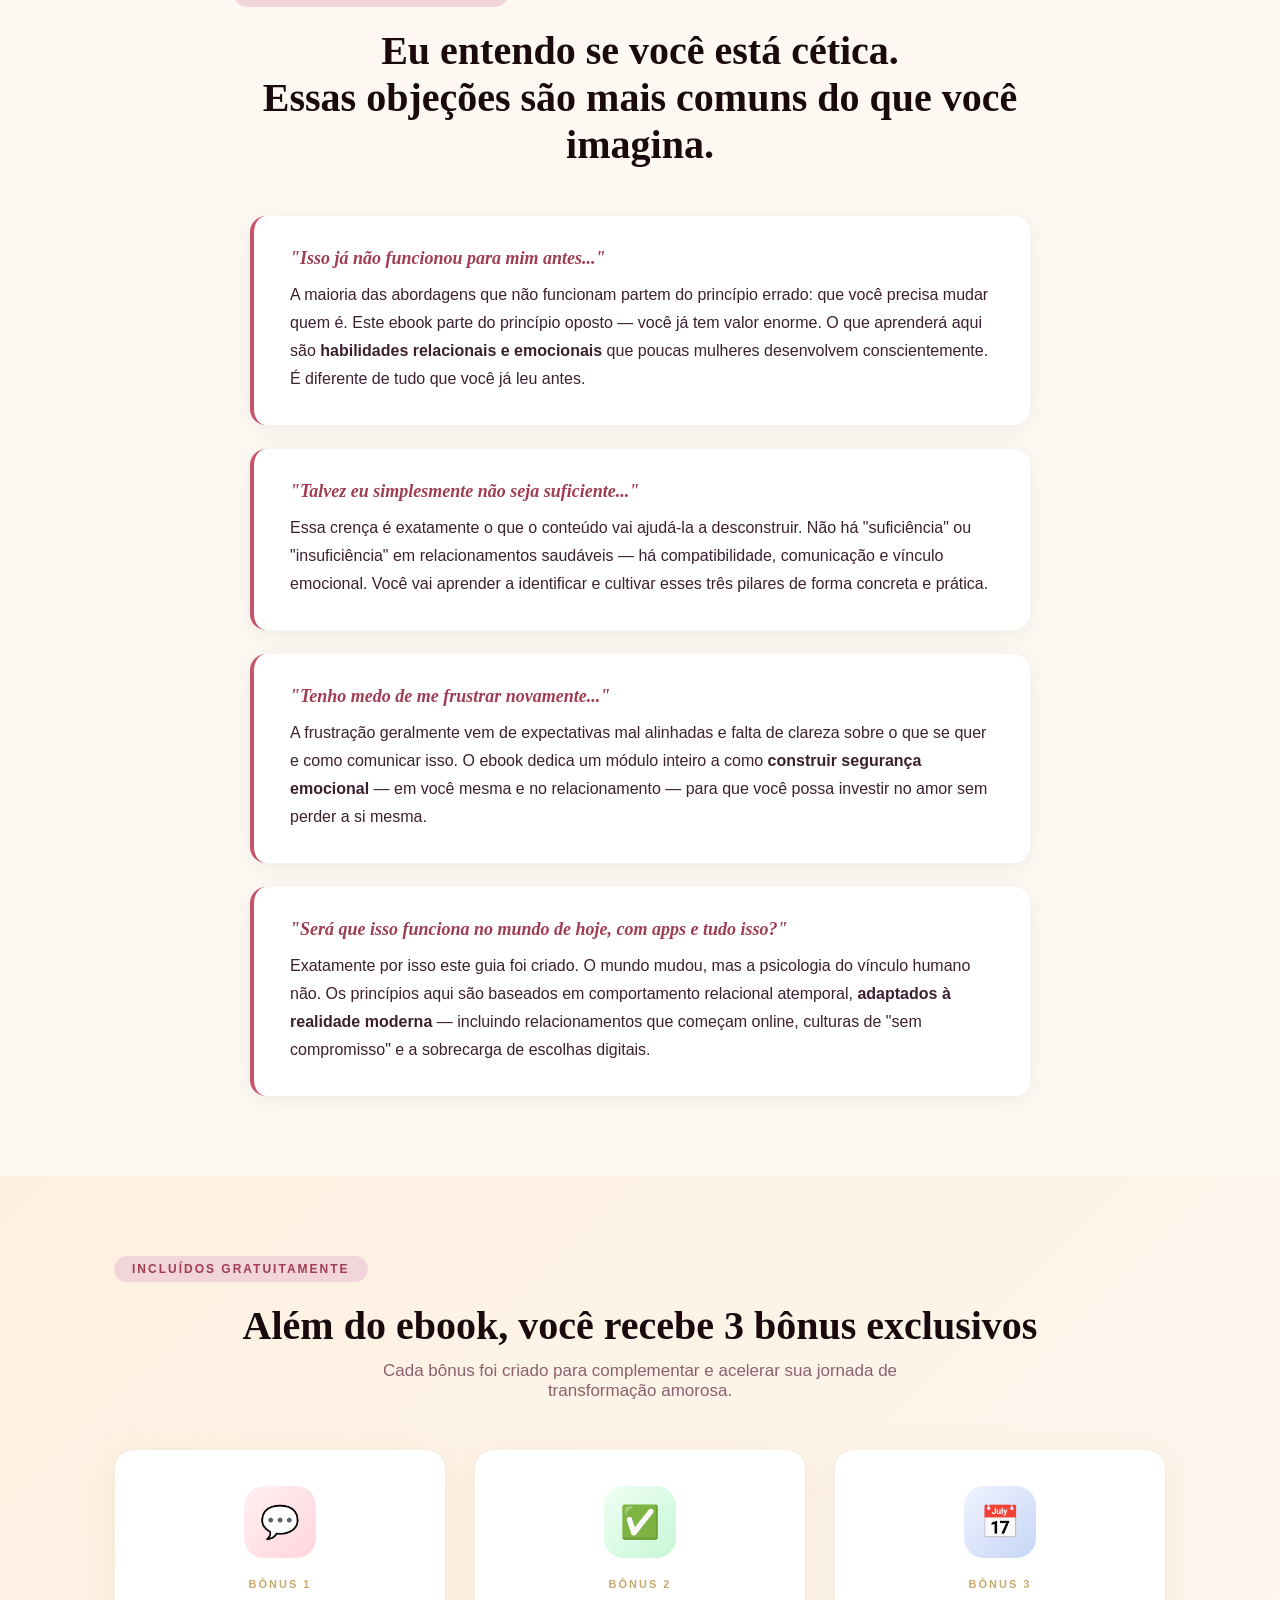
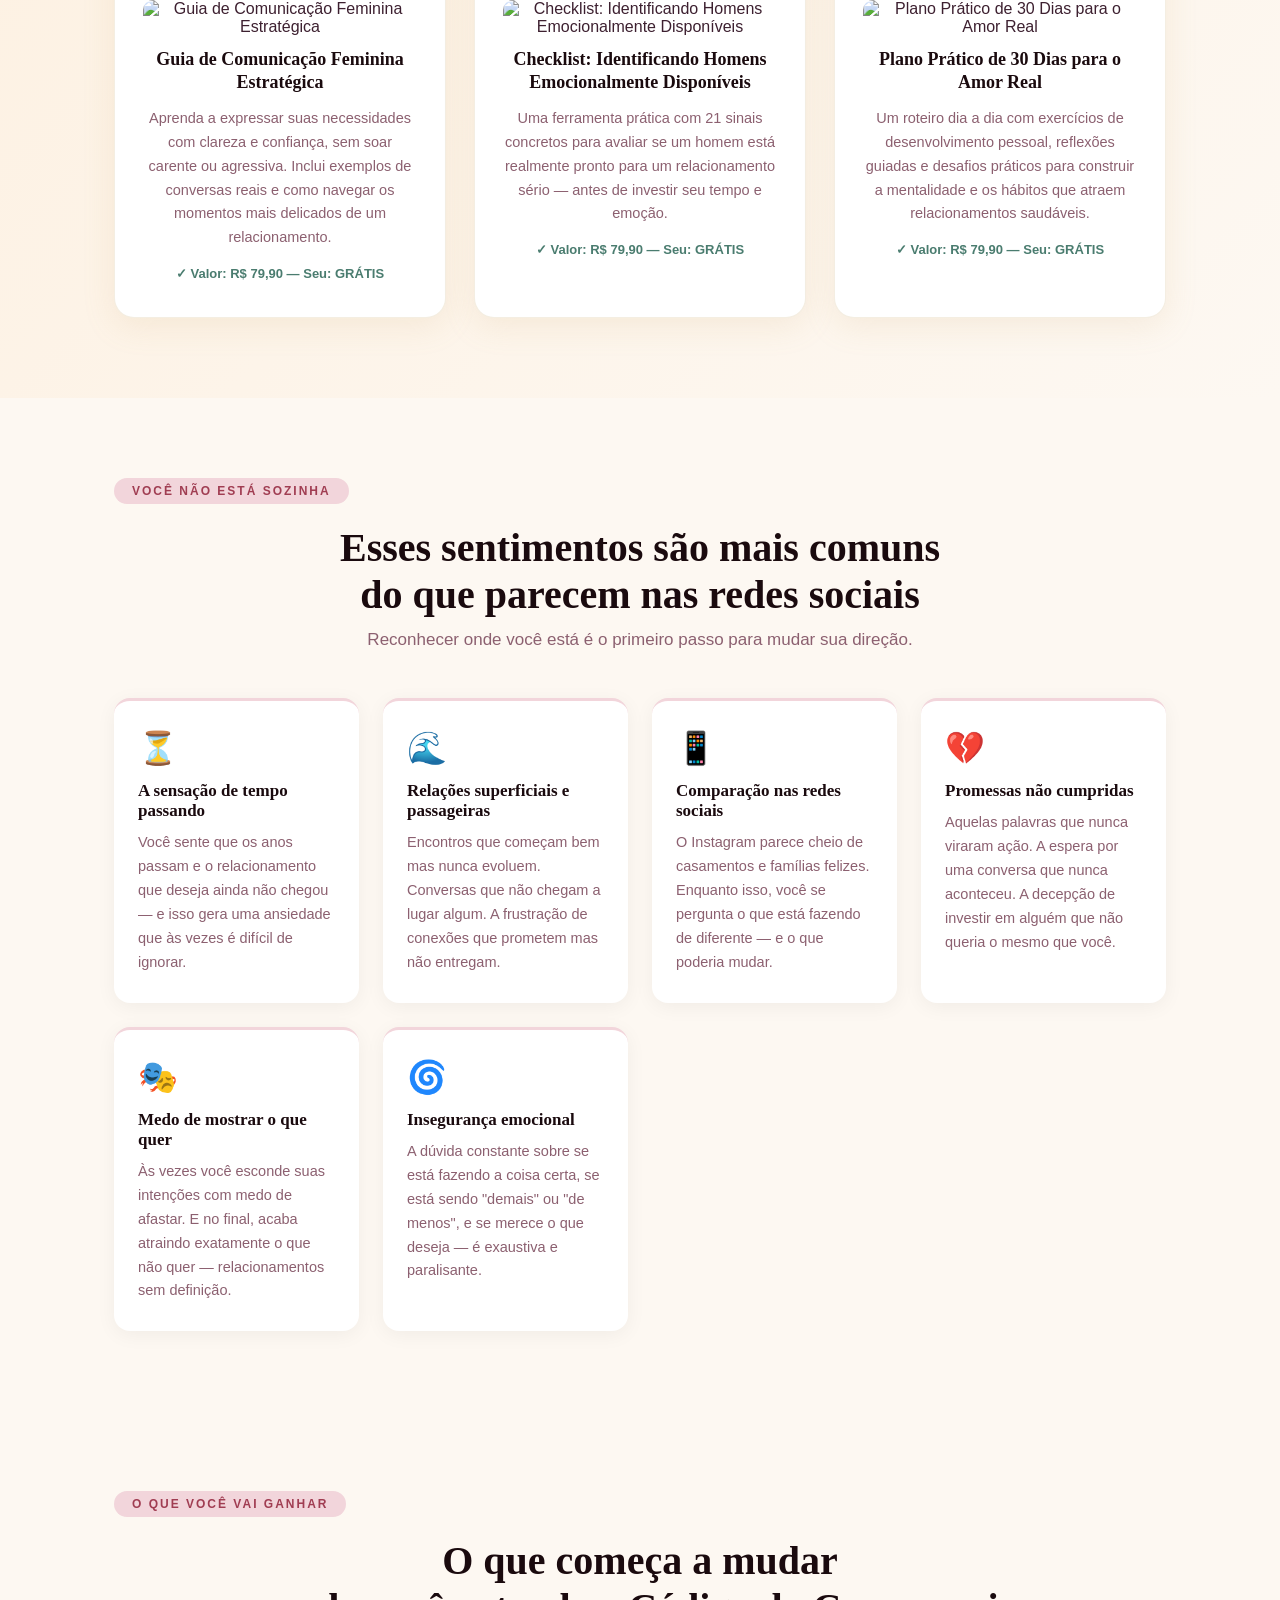
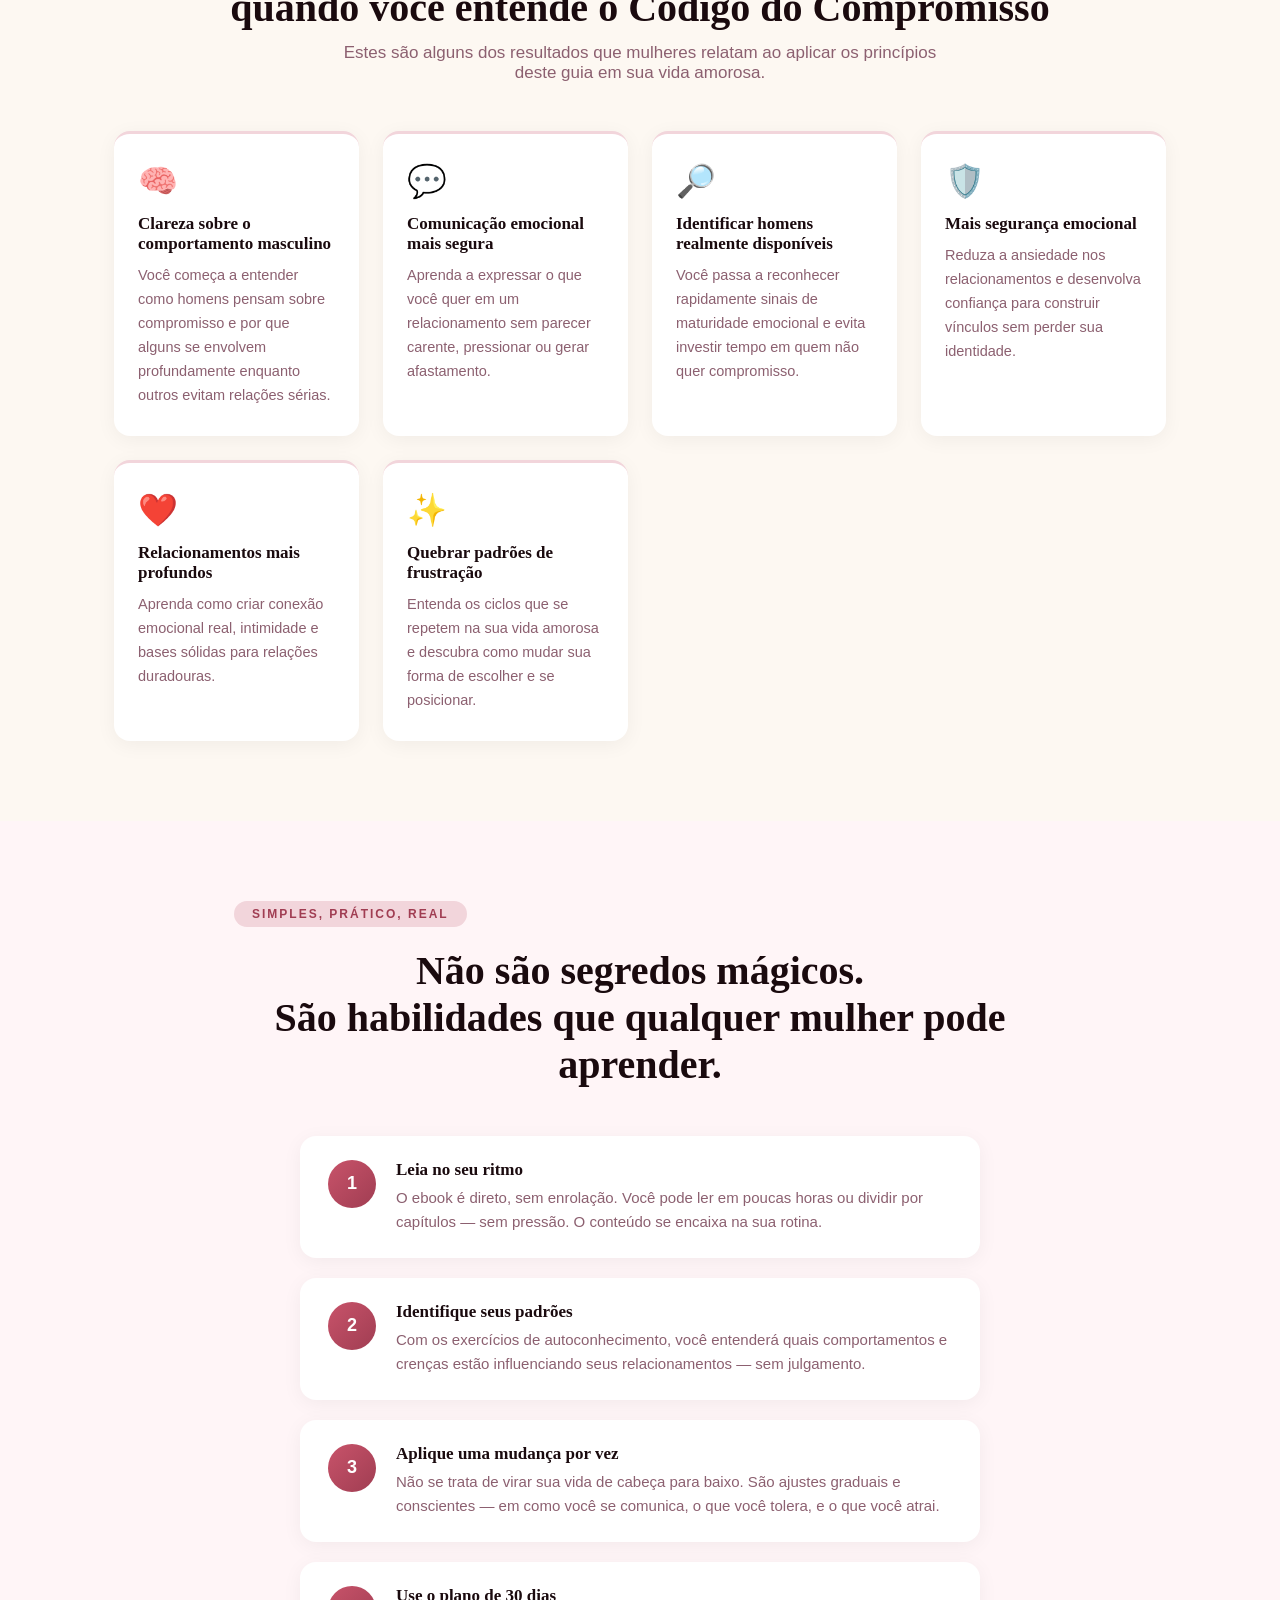
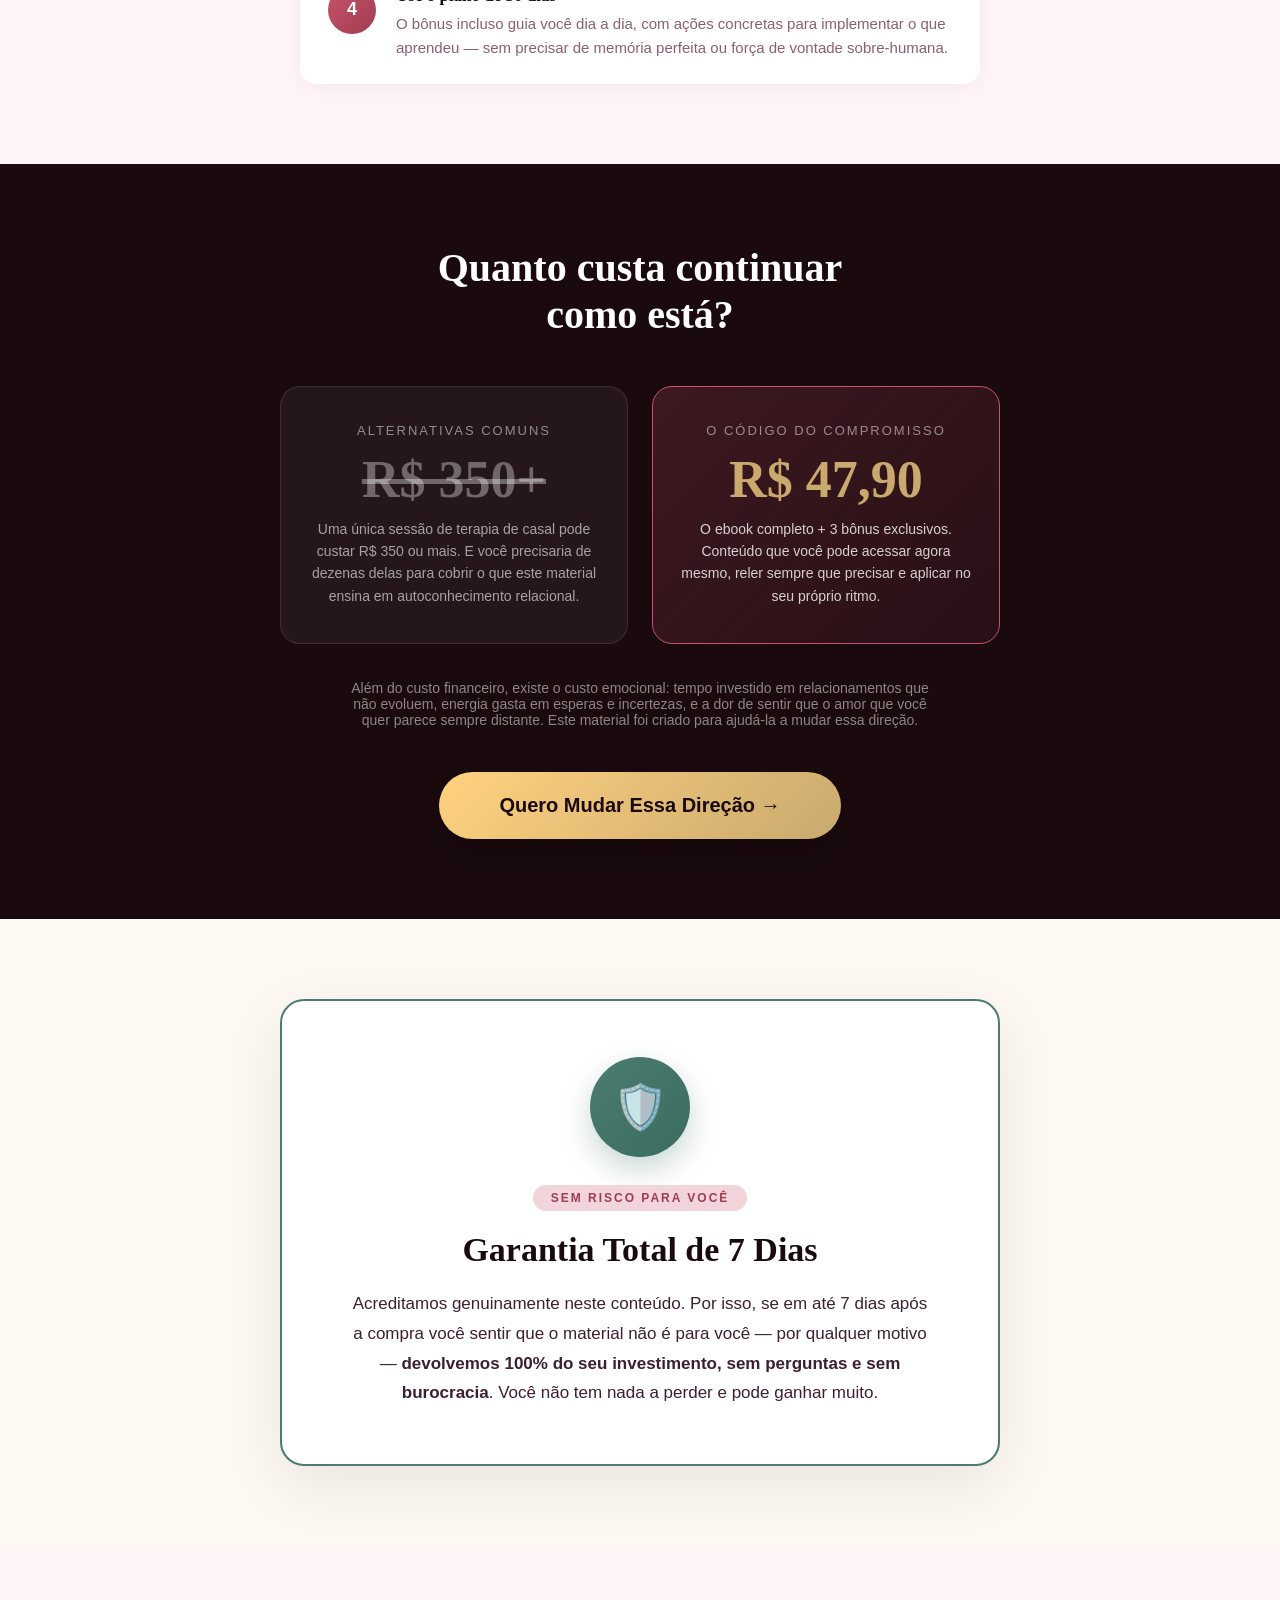
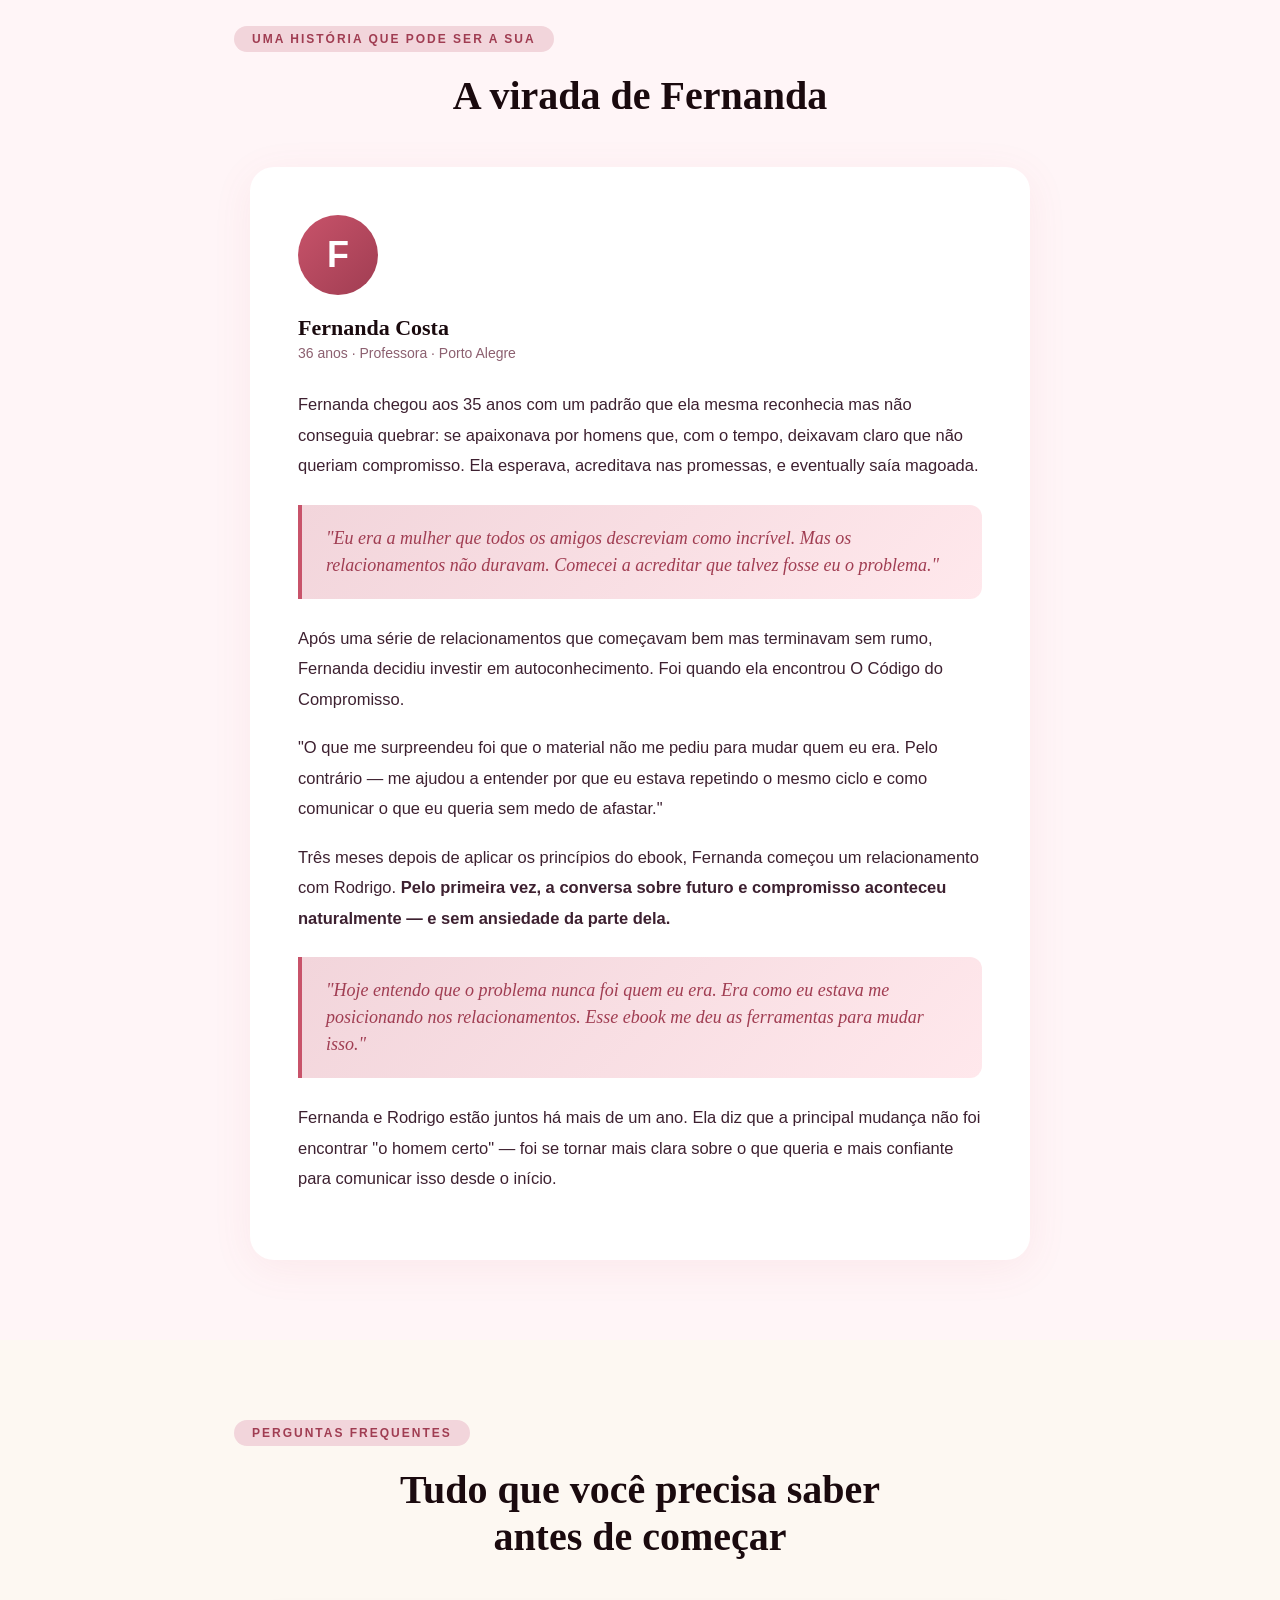
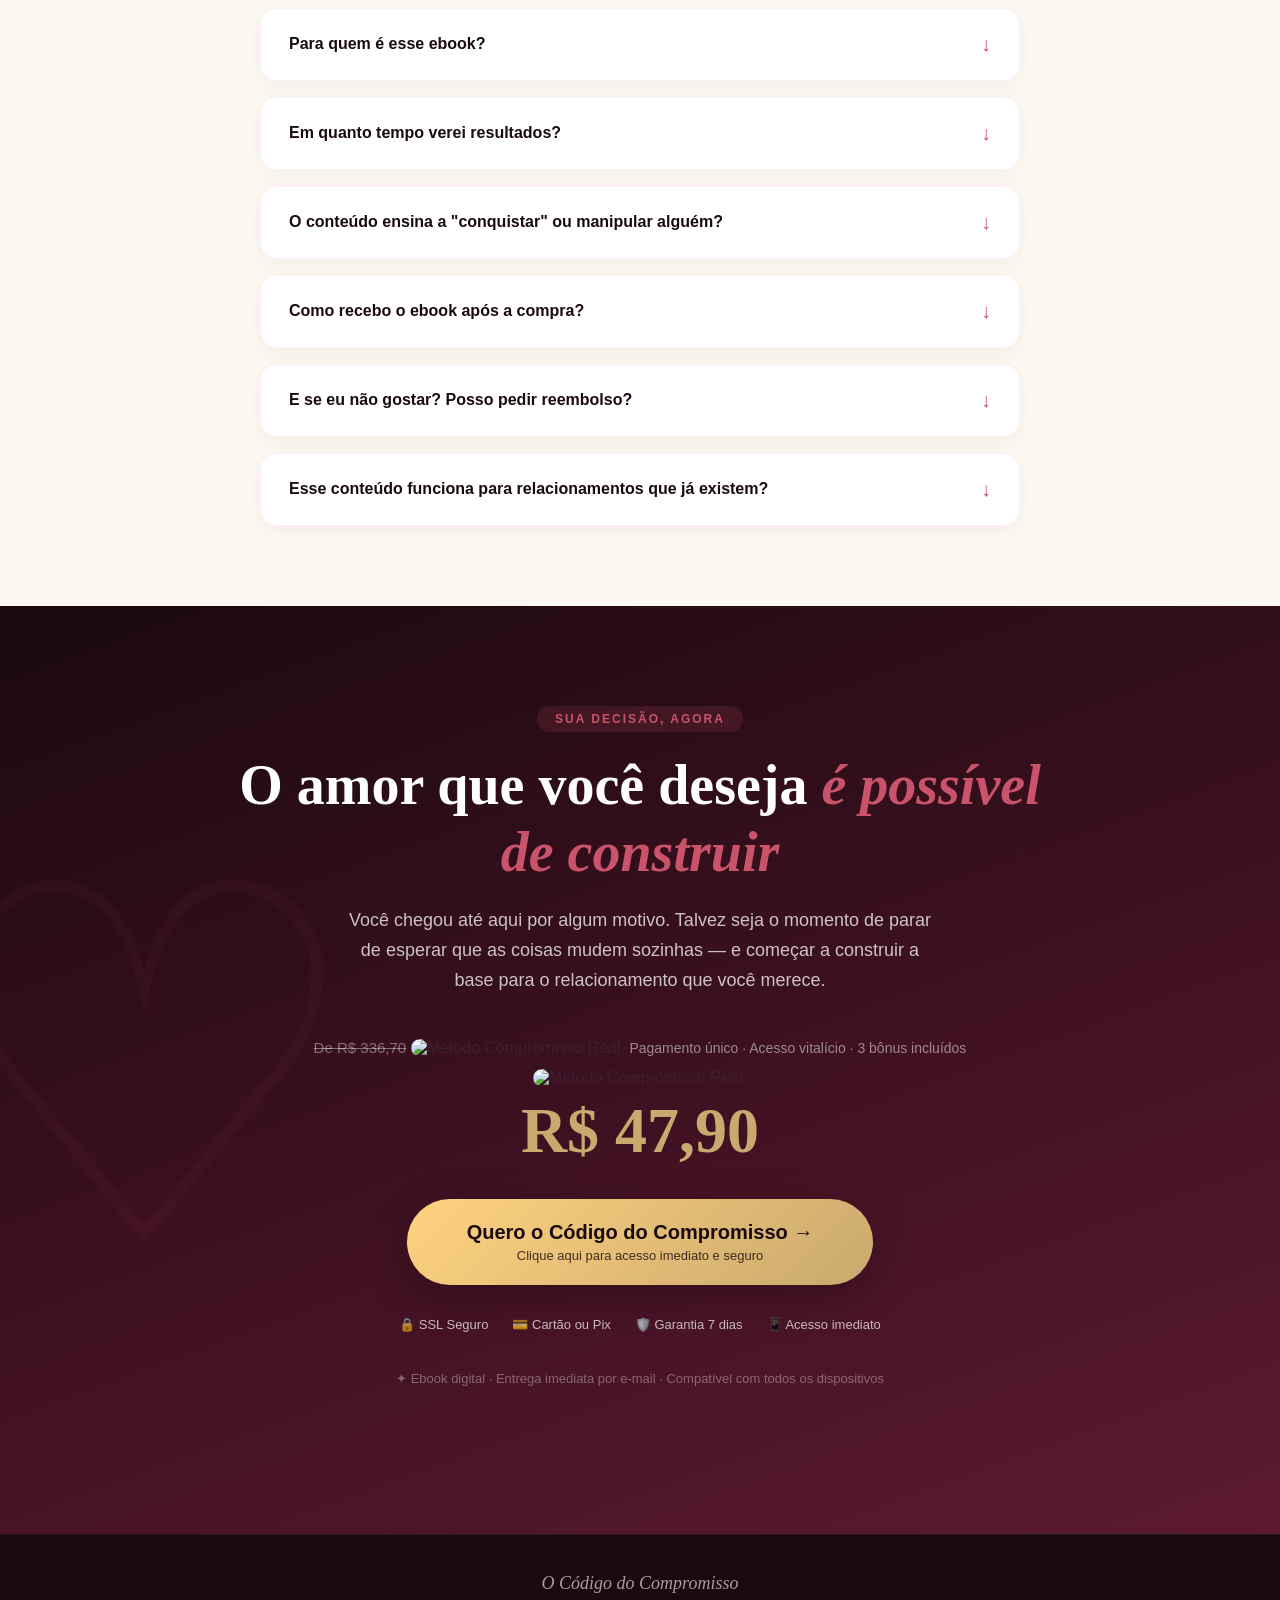
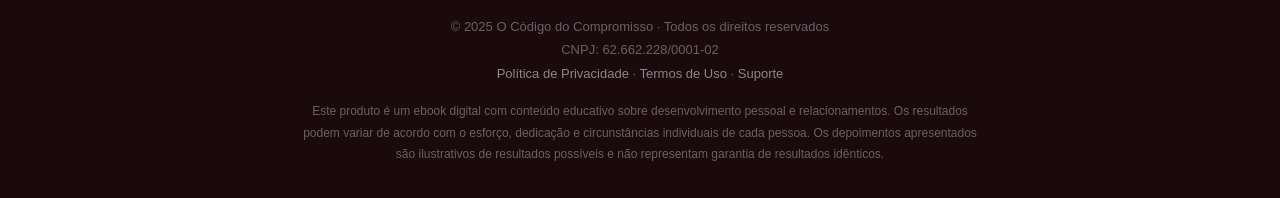
==== commit f71d03a7: "Add benefits section with emotional insights Added a new section detailing the benefits of the metho" ====
--- a/index.html
+++ b/index.html
@@ -394,6 +394,77 @@
   </div>
 </section>
 
+
+<!-- ═══════════════════════════════════════════
+     BENEFÍCIOS DO MÉTODO
+     ═══════════════════════════════════════════ -->
+<section id="pains" class="section">
+  <div class="container-wide">
+
+    <div class="tag reveal">O que você vai ganhar</div>
+    <h2 class="reveal">O que começa a mudar<br>quando você entende o Código do Compromisso</h2>
+    <p style="text-align:center;color:var(--muted);font-size:17px;max-width:600px;margin:12px auto 0;" class="reveal">
+      Estes são alguns dos resultados que mulheres relatam ao aplicar os princípios deste guia em sua vida amorosa.
+    </p>
+
+
+    <div class="pains-grid">
+
+      <div class="pain-card reveal">
+        <div class="pain-icon">🧠</div>
+        <div class="pain-title">Clareza sobre o comportamento masculino</div>
+        <div class="pain-text">
+          Você começa a entender como homens pensam sobre compromisso e por que alguns se envolvem profundamente enquanto outros evitam relações sérias.
+        </div>
+      </div>
+
+      <div class="pain-card reveal">
+        <div class="pain-icon">💬</div>
+        <div class="pain-title">Comunicação emocional mais segura</div>
+        <div class="pain-text">
+          Aprenda a expressar o que você quer em um relacionamento sem parecer carente, pressionar ou gerar afastamento.
+        </div>
+      </div>
+
+      <div class="pain-card reveal">
+        <div class="pain-icon">🔎</div>
+        <div class="pain-title">Identificar homens realmente disponíveis</div>
+        <div class="pain-text">
+          Você passa a reconhecer rapidamente sinais de maturidade emocional e evita investir tempo em quem não quer compromisso.
+        </div>
+      </div>
+
+      <div class="pain-card reveal">
+        <div class="pain-icon">🛡️</div>
+        <div class="pain-title">Mais segurança emocional</div>
+        <div class="pain-text">
+          Reduza a ansiedade nos relacionamentos e desenvolva confiança para construir vínculos sem perder sua identidade.
+        </div>
+      </div>
+
+      <div class="pain-card reveal">
+        <div class="pain-icon">❤️</div>
+        <div class="pain-title">Relacionamentos mais profundos</div>
+        <div class="pain-text">
+          Aprenda como criar conexão emocional real, intimidade e bases sólidas para relações duradouras.
+        </div>
+      </div>
+
+      <div class="pain-card reveal">
+        <div class="pain-icon">✨</div>
+        <div class="pain-title">Quebrar padrões de frustração</div>
+        <div class="pain-text">
+          Entenda os ciclos que se repetem na sua vida amorosa e descubra como mudar sua forma de escolher e se posicionar.
+        </div>
+      </div>
+
+    </div>
+
+  </div>
+</section>
+
+
+
 <!-- ═══════════════════════════════════════════
      7. FACILIDADE DE APLICAÇÃO
      ═══════════════════════════════════════════ -->
